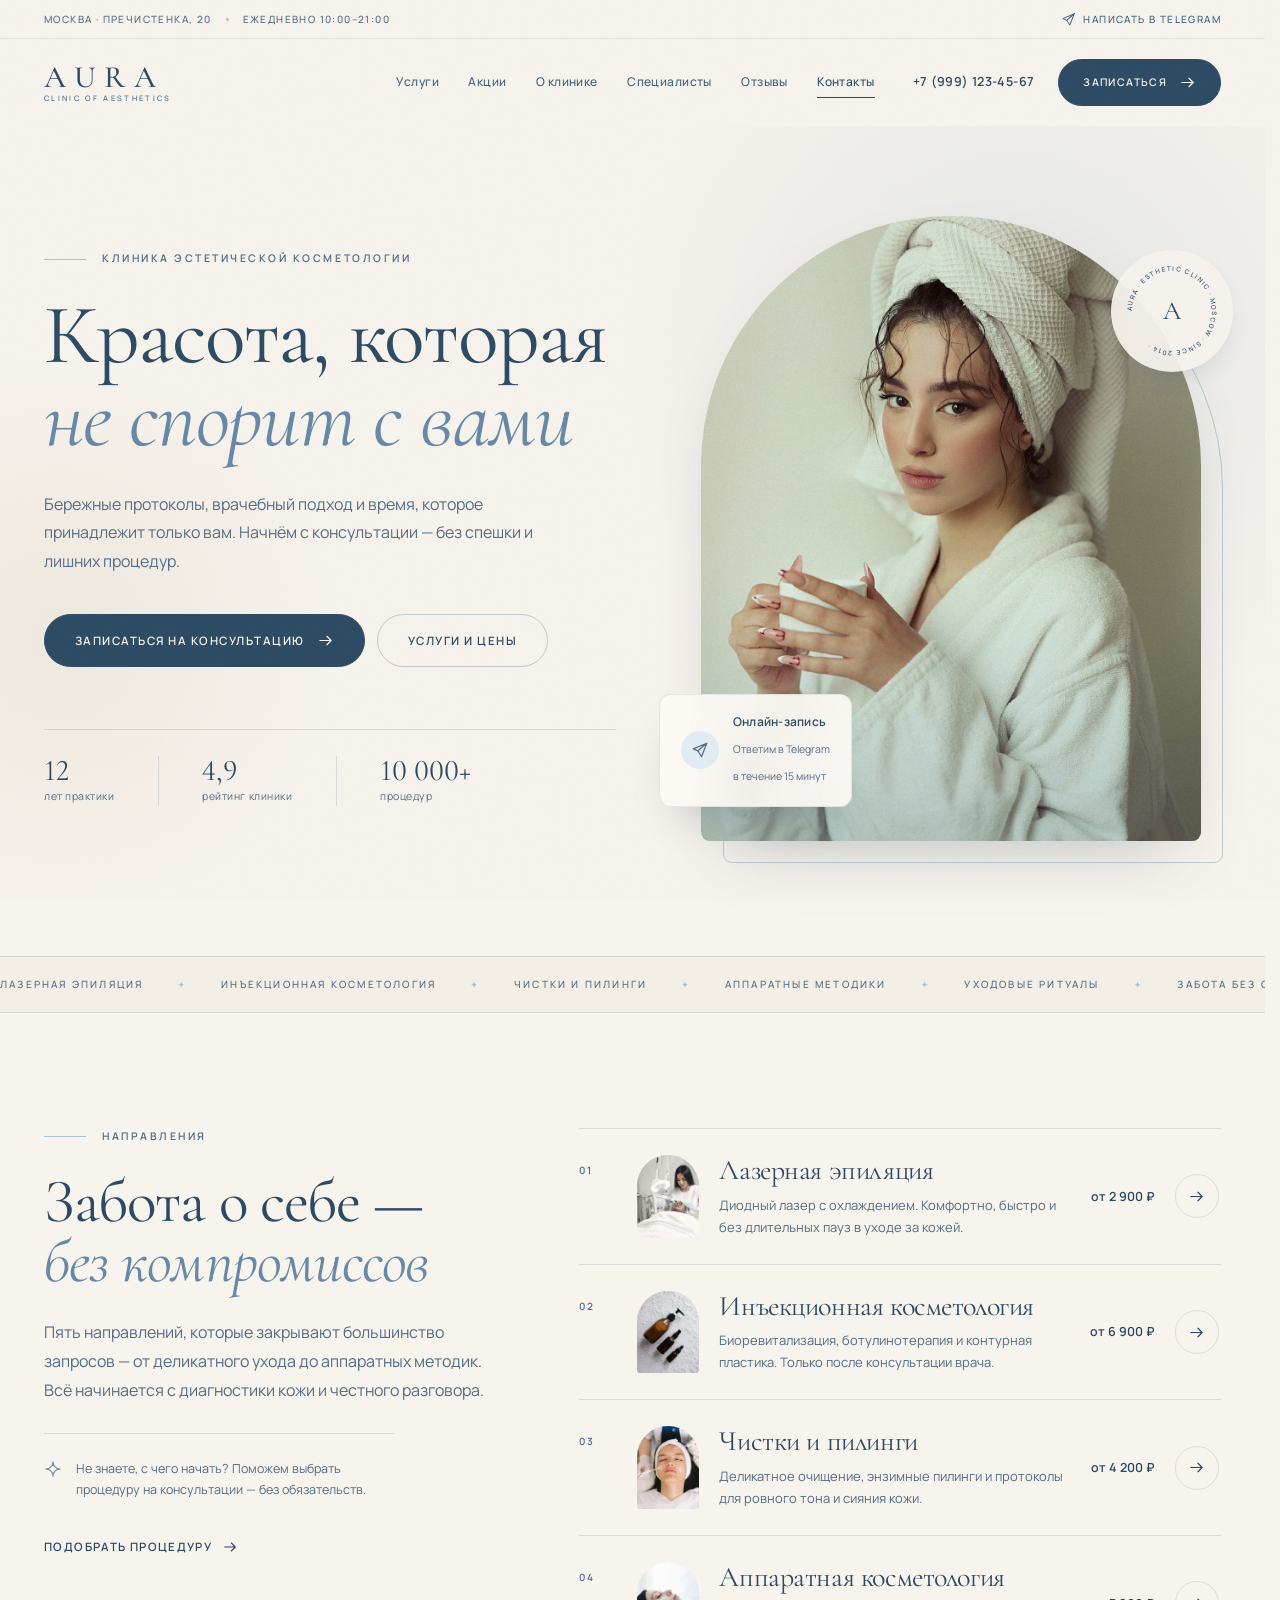
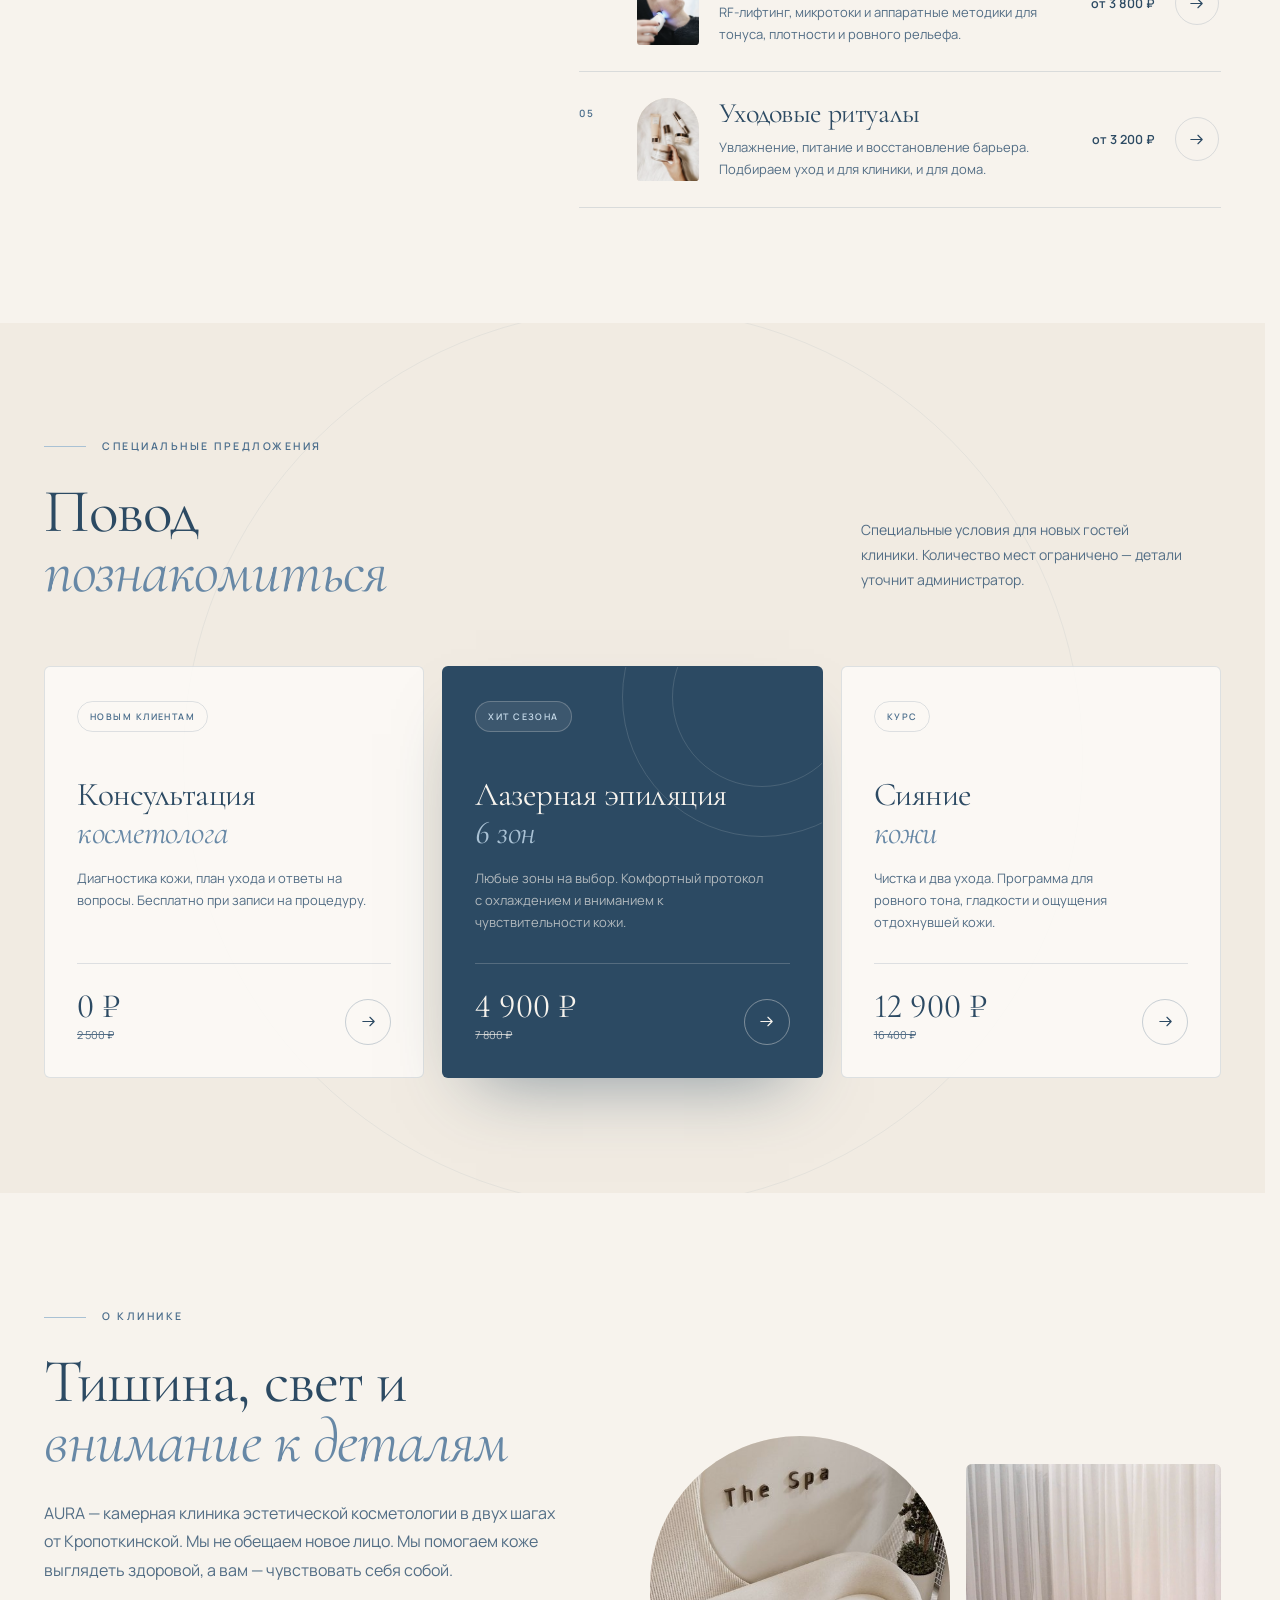
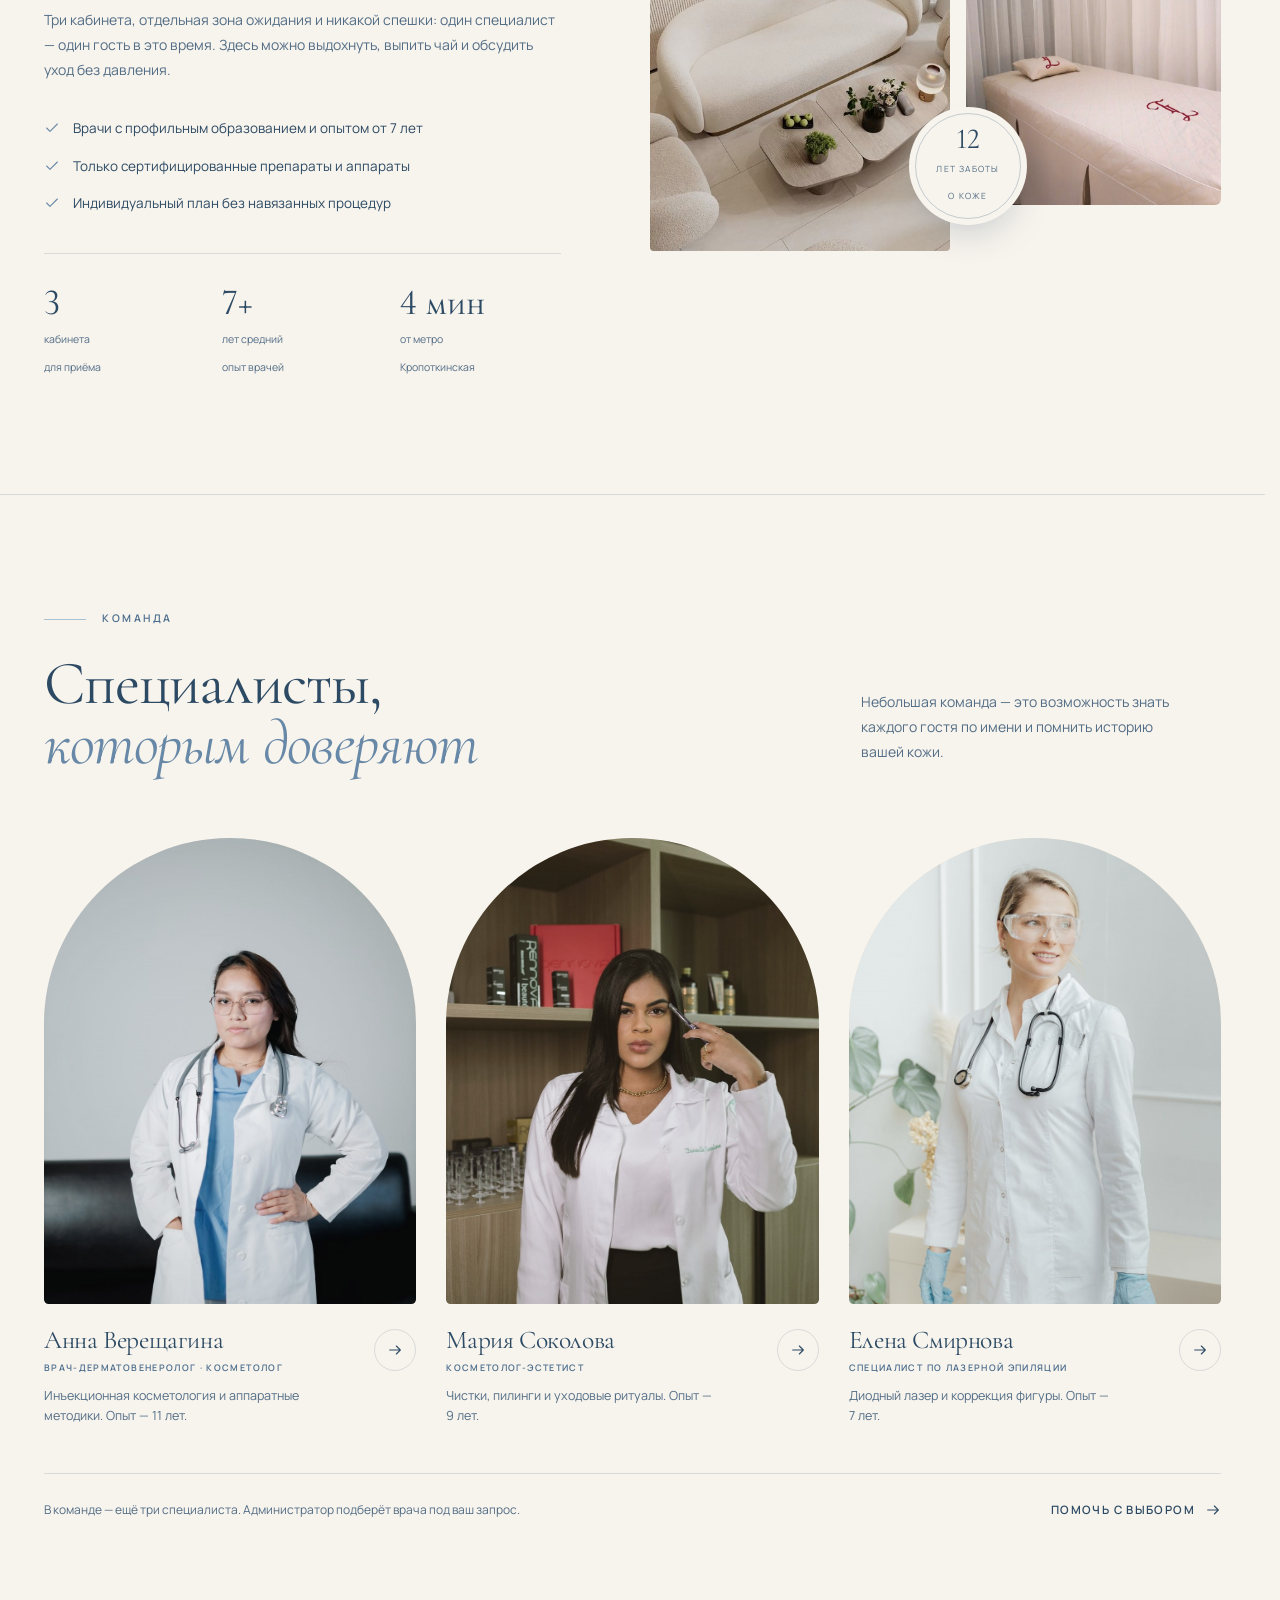
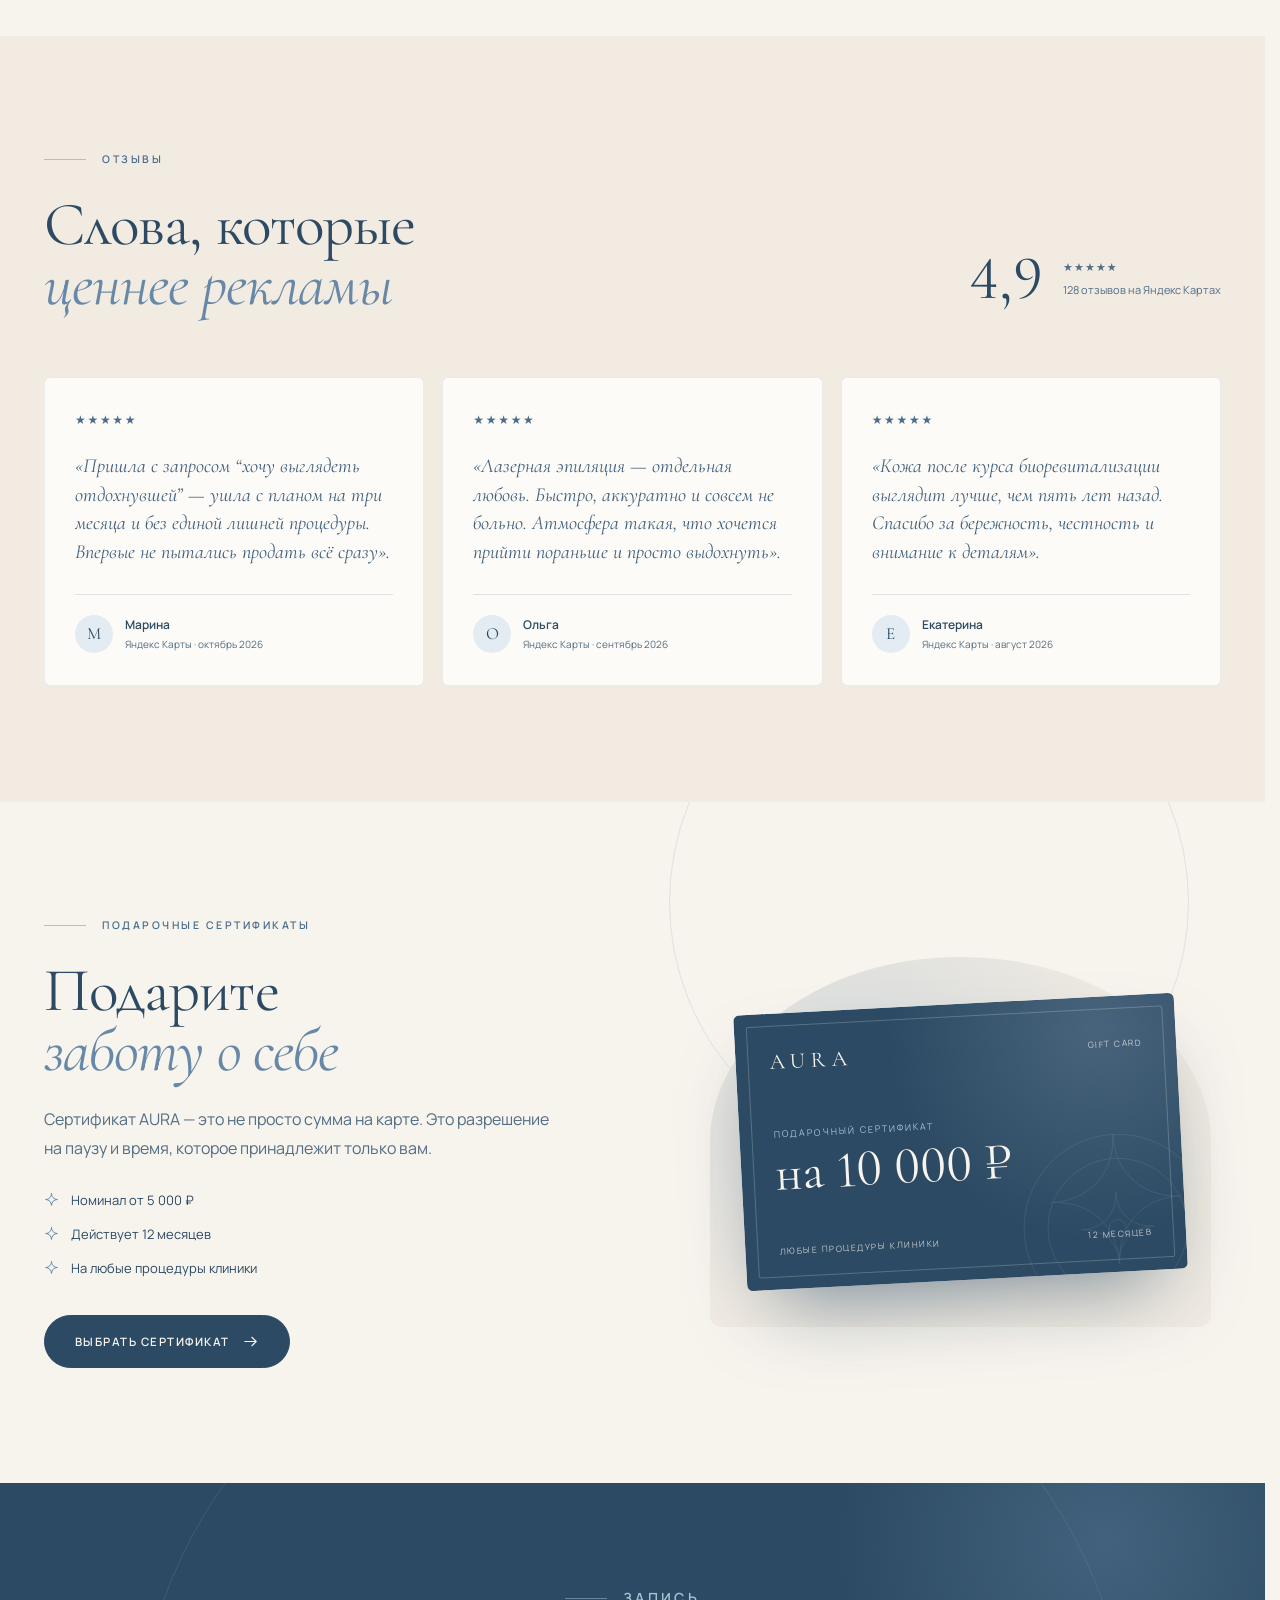
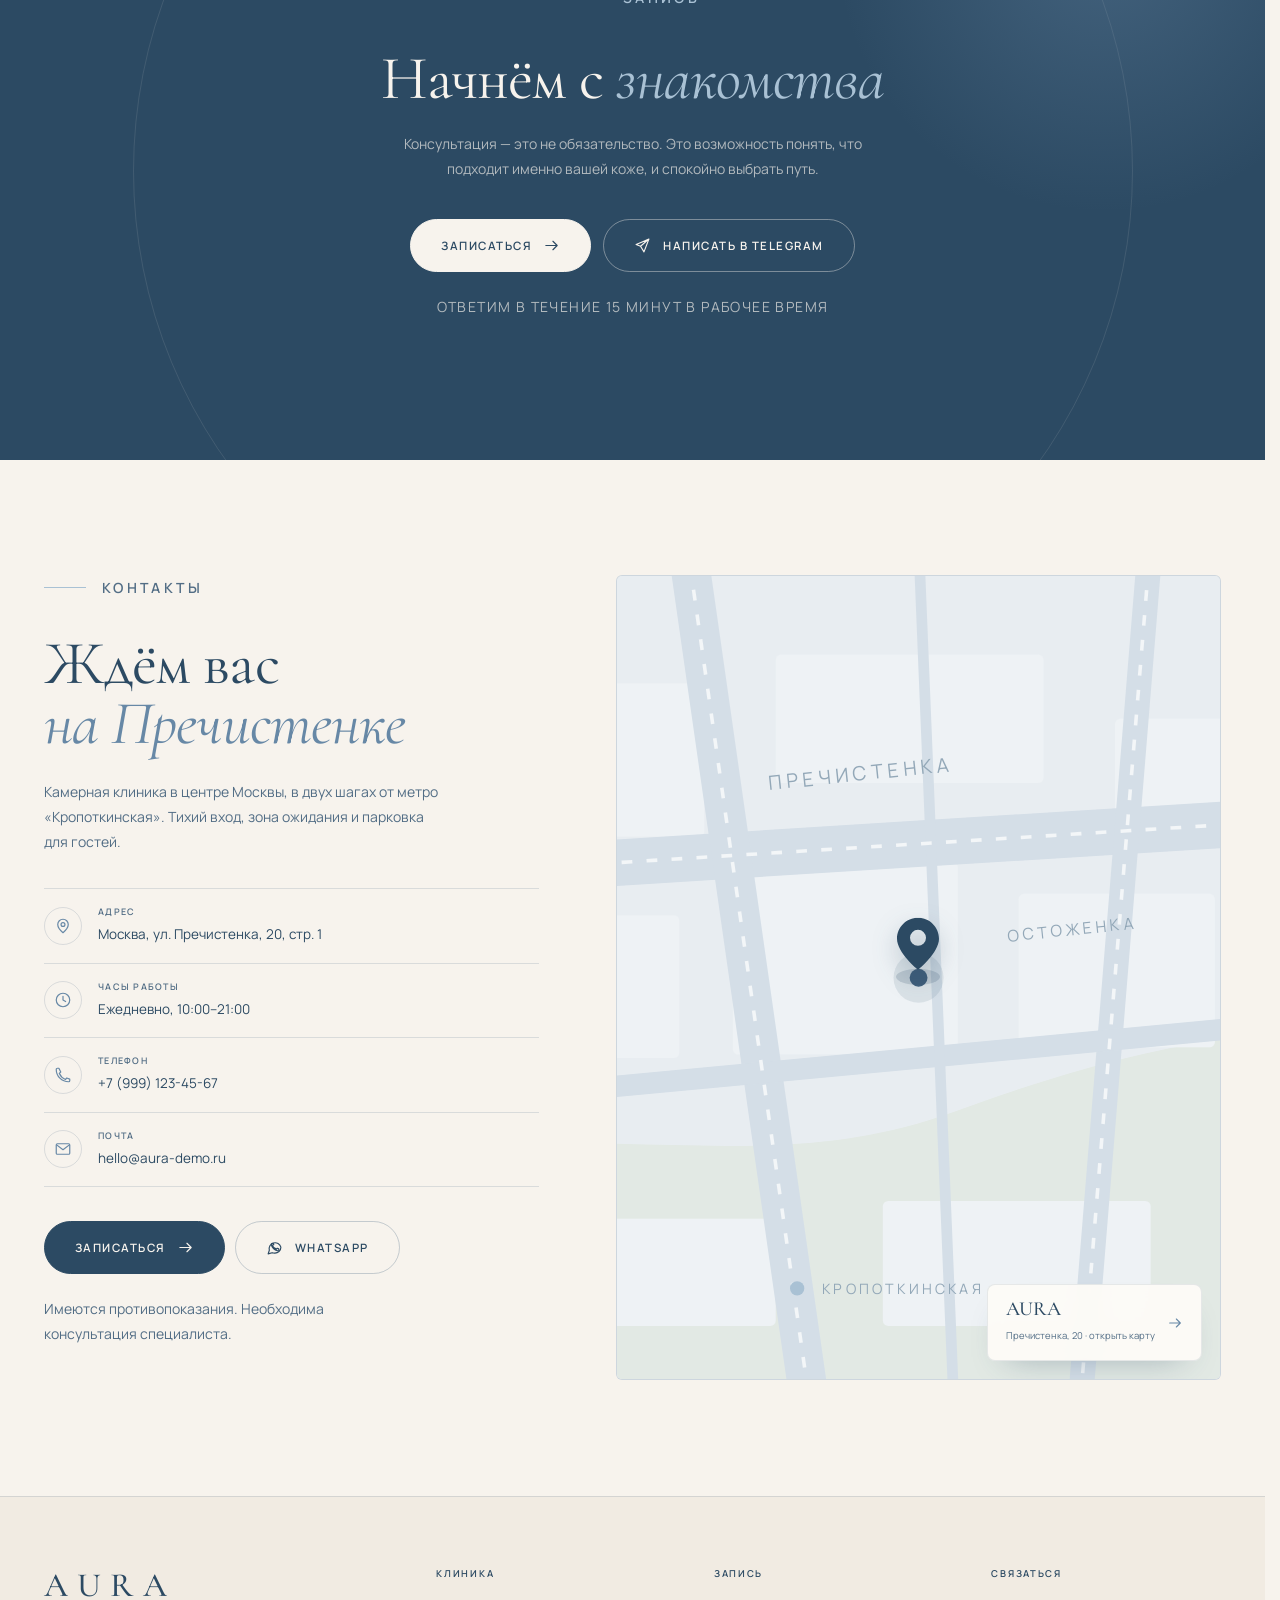
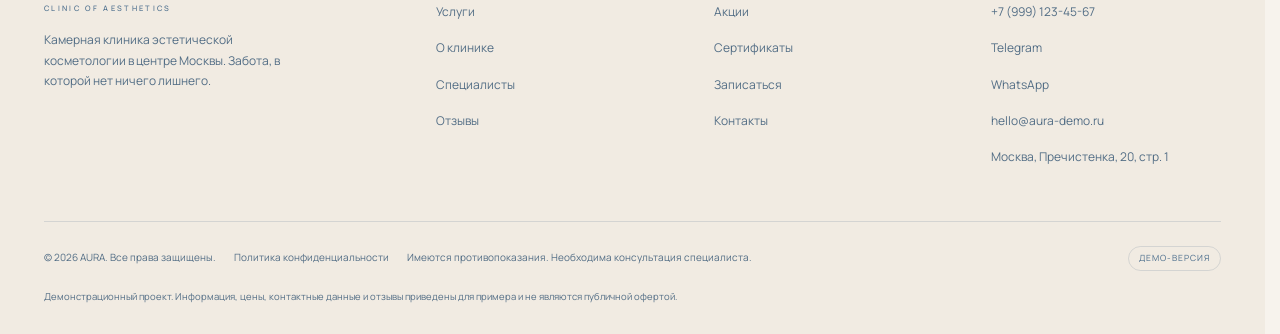
==== index.html @ f52d61ae "AURA — demo landing for cosmetology clinic" ====
<!DOCTYPE html>
<html lang="ru">
<head>
  <meta charset="UTF-8">
  <meta name="viewport" content="width=device-width, initial-scale=1.0, viewport-fit=cover">
  <title>AURA — клиника эстетической косметологии в Москве</title>
  <meta name="description" content="AURA — камерная клиника эстетической косметологии на Пречистенке. Лазерная эпиляция, инъекционная и аппаратная косметология, чистки и уходовые ритуалы. Запись онлайн и в Telegram.">
  <meta name="theme-color" content="#f7f3ed">
  <meta property="og:title" content="AURA — клиника эстетической косметологии">
  <meta property="og:description" content="Забота о коже без компромиссов. Камерная клиника в центре Москвы. Запись на консультацию онлайн.">
  <meta property="og:type" content="website">
  <meta property="og:locale" content="ru_RU">
  <meta property="og:site_name" content="AURA">
  <meta property="og:image" content="assets/og-image.jpg">
  <meta property="og:image:width" content="1200">
  <meta property="og:image:height" content="630">
  <meta property="og:image:alt" content="AURA — клиника эстетической косметологии в Москве">
  <meta name="twitter:card" content="summary_large_image">
  <meta name="twitter:title" content="AURA — клиника эстетической косметологии">
  <meta name="twitter:description" content="Забота о коже без компромиссов. Запись на консультацию онлайн.">
  <meta name="twitter:image" content="assets/og-image.jpg">
  <link rel="icon" type="image/svg+xml" href="assets/favicon.svg">
  <link rel="apple-touch-icon" href="assets/apple-touch-icon.png">
  <link rel="preconnect" href="https://fonts.googleapis.com">
  <link rel="preconnect" href="https://fonts.gstatic.com" crossorigin>
  <link rel="preload" as="image" href="assets/images/hero-final.jpg" fetchpriority="high">
  <link href="https://fonts.googleapis.com/css2?family=Cormorant+Garamond:ital,wght@0,300;0,400;0,500;0,600;1,300;1,400;1,500&family=Manrope:wght@300;400;500;600;700&display=swap" rel="stylesheet">
  <link rel="stylesheet" href="assets/css/style.css">
  <noscript><style>.reveal{opacity:1;transform:none}</style></noscript>
  <script type="application/ld+json">
  {
    "@context": "https://schema.org",
    "@type": "BeautySalon",
    "name": "AURA",
    "description": "Клиника эстетической косметологии в Москве",
    "address": {
      "@type": "PostalAddress",
      "streetAddress": "ул. Пречистенка, 20, стр. 1",
      "addressLocality": "Москва",
      "addressCountry": "RU"
    },
    "telephone": "+7 999 123-45-67",
    "openingHours": "Mo-Su 10:00-21:00",
    "priceRange": "₽₽₽"
  }
  </script>
</head>
<body data-telegram="https://t.me/aura_beauty_demo">

  <a class="skip-link" href="#main">Перейти к содержимому</a>

  <!-- SVG sprite -->
  <svg xmlns="http://www.w3.org/2000/svg" style="display:none" aria-hidden="true">
    <symbol id="i-arrow" viewBox="0 0 24 24">
      <path d="M4 12h16M14 6l6 6-6 6"/>
    </symbol>
    <symbol id="i-telegram" viewBox="0 0 24 24">
      <path d="M21 3 3 10.5l6.2 2.6L21 3ZM21 3l-6.9 18-4.9-7.9M9.2 13.1 21 3"/>
    </symbol>
    <symbol id="i-whatsapp" viewBox="0 0 24 24">
      <path d="M21 11.5a8.4 8.4 0 0 1-9 8.4 9.9 9.9 0 0 1-3.4-.6L3 21l1.7-5.1A8.4 8.4 0 1 1 21 11.5Z"/>
      <path d="M9 8.5c.6 2.4 3.6 5.2 6 5.8l1-1.3 2 .8v1.5c-.2.8-1.4 1.4-2.2 1.2-3.7-.6-7.6-4.7-8.2-8.2-.2-.8.4-2 1.2-2.2h1.4l.8 2L9 8.5Z"/>
    </symbol>
    <symbol id="i-phone" viewBox="0 0 24 24">
      <path d="M6.5 3h-2A1.5 1.5 0 0 0 3 4.5C3 13.6 10.4 21 19.5 21a1.5 1.5 0 0 0 1.5-1.5v-2l-4-1.5-1.8 2a15.4 15.4 0 0 1-8.2-8.2l2-1.8L6.5 3Z"/>
    </symbol>
    <symbol id="i-pin" viewBox="0 0 24 24">
      <path d="M12 21s7-6.1 7-11a7 7 0 1 0-14 0c0 4.9 7 11 7 11Z"/>
      <circle cx="12" cy="10" r="2.6"/>
    </symbol>
    <symbol id="i-clock" viewBox="0 0 24 24">
      <circle cx="12" cy="12" r="9"/>
      <path d="M12 7v5l3.5 2"/>
    </symbol>
    <symbol id="i-mail" viewBox="0 0 24 24">
      <rect x="3" y="5" width="18" height="14" rx="1.5"/>
      <path d="m3.5 6.5 8.5 6.5 8.5-6.5"/>
    </symbol>
    <symbol id="i-check" viewBox="0 0 24 24">
      <path d="M20 6 9 17l-5-5"/>
    </symbol>
    <symbol id="i-close" viewBox="0 0 24 24">
      <path d="M18 6 6 18M6 6l12 12"/>
    </symbol>
    <symbol id="i-spark" viewBox="0 0 24 24">
      <path d="M12 2.5c0 5.3 4.2 9.5 9.5 9.5-5.3 0-9.5 4.2-9.5 9.5 0-5.3-4.2-9.5-9.5-9.5 5.3 0 9.5-4.2 9.5-9.5Z"/>
    </symbol>
  </svg>

  <div class="topbar">
    <div class="container topbar__inner">
      <span>Москва · Пречистенка, 20</span>
      <span class="topbar__dot" aria-hidden="true"></span>
      <span>Ежедневно 10:00–21:00</span>
      <a class="topbar__link" href="https://t.me/aura_beauty_demo" target="_blank" rel="noopener">
        <svg class="icon icon--sm" aria-hidden="true"><use href="#i-telegram"/></svg>
        Написать в Telegram
      </a>
    </div>
  </div>

  <header class="header" id="header">
    <div class="container header__inner">
      <a class="logo" href="#home" aria-label="AURA — на главную">
        <span class="logo__mark">AURA</span>
        <span class="logo__sub">clinic of aesthetics</span>
      </a>

      <nav class="nav" aria-label="Основная навигация">
        <a class="nav__link" href="#services">Услуги</a>
        <a class="nav__link" href="#offers">Акции</a>
        <a class="nav__link" href="#about">О клинике</a>
        <a class="nav__link" href="#team">Специалисты</a>
        <a class="nav__link" href="#reviews">Отзывы</a>
        <a class="nav__link" href="#contacts">Контакты</a>
      </nav>

      <div class="header__actions">
        <a class="header__phone" href="tel:+79991234567">+7 (999) 123-45-67</a>
        <button class="btn btn--sm" type="button" data-booking>
          Записаться
          <svg class="icon" aria-hidden="true"><use href="#i-arrow"/></svg>
        </button>
        <button class="burger" type="button" aria-label="Открыть меню" aria-expanded="false" aria-controls="mobileMenu">
          <span></span><span></span><span></span>
        </button>
      </div>
    </div>
  </header>

  <main id="main">

    <!-- Hero -->
    <section class="hero" id="home">
      <div class="container hero__grid">
        <div class="hero__copy">
          <p class="eyebrow reveal">Клиника эстетической косметологии</p>
          <h1 class="reveal" style="--d:.08s">Красота, которая<br><em>не спорит с вами</em></h1>
          <p class="hero__lead reveal" style="--d:.16s">Бережные протоколы, врачебный подход и время, которое принадлежит только вам. Начнём с консультации — без спешки и лишних процедур.</p>
          <div class="hero__actions reveal" style="--d:.24s">
            <button class="btn" type="button" data-booking>
              Записаться на консультацию
              <svg class="icon" aria-hidden="true"><use href="#i-arrow"/></svg>
            </button>
            <a class="btn btn--ghost" href="#services">Услуги и цены</a>
          </div>
          <div class="hero__meta reveal" style="--d:.32s">
            <div class="hero__stat">
              <strong>12</strong>
              <span>лет практики</span>
            </div>
            <div class="hero__stat">
              <strong>4,9</strong>
              <span>рейтинг клиники</span>
            </div>
            <div class="hero__stat">
              <strong>10 000+</strong>
              <span>процедур</span>
            </div>
          </div>
        </div>

        <div class="hero__visual reveal" style="--d:.18s">
          <figure class="hero__photo">
            <img src="assets/images/hero-final.jpg" alt="Гостья клиники AURA после ухода за кожей" width="1200" height="1500" fetchpriority="high">
          </figure>
          <a class="hero__card" href="https://t.me/aura_beauty_demo" target="_blank" rel="noopener" aria-label="Написать в Telegram — онлайн-запись">
            <span class="hero__card-icon">
              <svg class="icon" aria-hidden="true"><use href="#i-telegram"/></svg>
            </span>
            <div>
              <strong>Онлайн-запись</strong>
              <span>Ответим в Telegram<br>в течение 15 минут</span>
            </div>
          </a>
          <div class="hero__badge" aria-hidden="true">
            <svg viewBox="0 0 120 120">
              <defs>
                <path id="badgeCircle" d="M60,60 m-45,0 a45,45 0 1,1 90,0 a45,45 0 1,1 -90,0"/>
              </defs>
              <text>
                <textPath href="#badgeCircle" startOffset="0">AURA · ESTHETIC CLINIC · MOSCOW · SINCE 2014 ·</textPath>
              </text>
            </svg>
            <span class="hero__badge-center">A</span>
          </div>
        </div>
      </div>
    </section>

    <!-- Marquee -->
    <div class="marquee" aria-hidden="true">
      <div class="marquee__track">
        <div class="marquee__group">
          <span class="marquee__item">Лазерная эпиляция</span>
          <span class="marquee__item">Инъекционная косметология</span>
          <span class="marquee__item">Чистки и пилинги</span>
          <span class="marquee__item">Аппаратные методики</span>
          <span class="marquee__item">Уходовые ритуалы</span>
          <span class="marquee__item">Забота без спешки</span>
        </div>
        <div class="marquee__group">
          <span class="marquee__item">Лазерная эпиляция</span>
          <span class="marquee__item">Инъекционная косметология</span>
          <span class="marquee__item">Чистки и пилинги</span>
          <span class="marquee__item">Аппаратные методики</span>
          <span class="marquee__item">Уходовые ритуалы</span>
          <span class="marquee__item">Забота без спешки</span>
        </div>
      </div>
    </div>

    <!-- Services -->
    <section class="section" id="services">
      <div class="container services__grid">
        <div class="services__intro">
          <p class="eyebrow reveal">Направления</p>
          <h2 class="reveal">Забота о себе —<br><em>без компромиссов</em></h2>
          <p class="lead reveal" style="--d:.08s">Пять направлений, которые закрывают большинство запросов — от деликатного ухода до аппаратных методик. Всё начинается с диагностики кожи и честного разговора.</p>
          <div class="services__note reveal" style="--d:.16s">
            <svg class="icon" aria-hidden="true"><use href="#i-spark"/></svg>
            <span>Не знаете, с чего начать? Поможем выбрать процедуру на консультации — без обязательств.</span>
          </div>
          <button class="text-link reveal" style="--d:.22s" type="button" data-booking>
            Подобрать процедуру
            <svg class="icon" aria-hidden="true"><use href="#i-arrow"/></svg>
          </button>
        </div>

        <div class="services__list">
          <article class="service reveal" data-booking data-service="Лазерная эпиляция" tabindex="0" role="button" aria-label="Записаться на лазерную эпиляцию">
            <span class="service__index">01</span>
            <div class="service__content">
              <h3 class="service__title">Лазерная эпиляция</h3>
              <p class="service__desc">Диодный лазер с охлаждением. Комфортно, быстро и без длительных пауз в уходе за кожей.</p>
            </div>
            <span class="service__price">от 2 900 ₽</span>
            <figure class="service__thumb"><img src="assets/images/sv-laser.jpg" alt="" loading="lazy"></figure>
            <span class="service__arrow">
              <svg class="icon" aria-hidden="true"><use href="#i-arrow"/></svg>
            </span>
          </article>

          <article class="service reveal" style="--d:.05s" data-booking data-service="Инъекционная косметология" tabindex="0" role="button" aria-label="Записаться на инъекционную косметологию">
            <span class="service__index">02</span>
            <div class="service__content">
              <h3 class="service__title">Инъекционная косметология</h3>
              <p class="service__desc">Биоревитализация, ботулинотерапия и контурная пластика. Только после консультации врача.</p>
            </div>
            <span class="service__price">от 6 900 ₽</span>
            <figure class="service__thumb"><img src="assets/images/sv-inject2.jpg" alt="" loading="lazy"></figure>
            <span class="service__arrow">
              <svg class="icon" aria-hidden="true"><use href="#i-arrow"/></svg>
            </span>
          </article>

          <article class="service reveal" style="--d:.1s" data-booking data-service="Чистки и пилинги" tabindex="0" role="button" aria-label="Записаться на чистку или пилинг">
            <span class="service__index">03</span>
            <div class="service__content">
              <h3 class="service__title">Чистки и пилинги</h3>
              <p class="service__desc">Деликатное очищение, энзимные пилинги и протоколы для ровного тона и сияния кожи.</p>
            </div>
            <span class="service__price">от 4 200 ₽</span>
            <figure class="service__thumb"><img src="assets/images/sv-peel2.jpg" alt="" loading="lazy"></figure>
            <span class="service__arrow">
              <svg class="icon" aria-hidden="true"><use href="#i-arrow"/></svg>
            </span>
          </article>

          <article class="service reveal" style="--d:.15s" data-booking data-service="Аппаратная косметология" tabindex="0" role="button" aria-label="Записаться на аппаратную косметологию">
            <span class="service__index">04</span>
            <div class="service__content">
              <h3 class="service__title">Аппаратная косметология</h3>
              <p class="service__desc">RF-лифтинг, микротоки и аппаратные методики для тонуса, плотности и ровного рельефа.</p>
            </div>
            <span class="service__price">от 3 800 ₽</span>
            <figure class="service__thumb"><img src="assets/images/sv-laser2.jpg" alt="" loading="lazy"></figure>
            <span class="service__arrow">
              <svg class="icon" aria-hidden="true"><use href="#i-arrow"/></svg>
            </span>
          </article>

          <article class="service reveal" style="--d:.2s" data-booking data-service="Уходовые процедуры" tabindex="0" role="button" aria-label="Записаться на уходовую процедуру">
            <span class="service__index">05</span>
            <div class="service__content">
              <h3 class="service__title">Уходовые ритуалы</h3>
              <p class="service__desc">Увлажнение, питание и восстановление барьера. Подбираем уход и для клиники, и для дома.</p>
            </div>
            <span class="service__price">от 3 200 ₽</span>
            <figure class="service__thumb"><img src="assets/images/sv-care2.jpg" alt="" loading="lazy"></figure>
            <span class="service__arrow">
              <svg class="icon" aria-hidden="true"><use href="#i-arrow"/></svg>
            </span>
          </article>
        </div>
      </div>
    </section>

    <!-- Offers -->
    <section class="section section--tint offers" id="offers">
      <div class="container">
        <div class="section-head">
          <div>
            <p class="eyebrow reveal">Специальные предложения</p>
            <h2 class="reveal">Повод<br><em>познакомиться</em></h2>
          </div>
          <p class="section-head__aside reveal" style="--d:.1s">Специальные условия для новых гостей клиники. Количество мест ограничено — детали уточнит администратор.</p>
        </div>

        <div class="offers__grid">
          <article class="offer reveal">
            <span class="offer__tag">Новым клиентам</span>
            <h3 class="offer__title">Консультация<br><em>косметолога</em></h3>
            <p class="offer__text">Диагностика кожи, план ухода и ответы на вопросы. Бесплатно при записи на процедуру.</p>
            <div class="offer__bottom">
              <div class="offer__price">
                <strong>0 ₽</strong>
                <s>2 500 ₽</s>
              </div>
              <button class="offer__cta" type="button" data-booking data-service="Консультация косметолога" aria-label="Записаться на консультацию косметолога">
                <svg class="icon" aria-hidden="true"><use href="#i-arrow"/></svg>
              </button>
            </div>
          </article>

          <article class="offer offer--featured reveal" style="--d:.08s">
            <span class="offer__tag">Хит сезона</span>
            <h3 class="offer__title">Лазерная эпиляция<br><em>6 зон</em></h3>
            <p class="offer__text">Любые зоны на выбор. Комфортный протокол с охлаждением и вниманием к чувствительности кожи.</p>
            <div class="offer__bottom">
              <div class="offer__price">
                <strong>4 900 ₽</strong>
                <s>7 800 ₽</s>
              </div>
              <button class="offer__cta" type="button" data-booking data-service="Лазерная эпиляция" aria-label="Записаться на лазерную эпиляцию по акции">
                <svg class="icon" aria-hidden="true"><use href="#i-arrow"/></svg>
              </button>
            </div>
          </article>

          <article class="offer reveal" style="--d:.16s">
            <span class="offer__tag">Курс</span>
            <h3 class="offer__title">Сияние<br><em>кожи</em></h3>
            <p class="offer__text">Чистка и два ухода. Программа для ровного тона, гладкости и ощущения отдохнувшей кожи.</p>
            <div class="offer__bottom">
              <div class="offer__price">
                <strong>12 900 ₽</strong>
                <s>16 400 ₽</s>
              </div>
              <button class="offer__cta" type="button" data-booking data-service="Чистки и пилинги" aria-label="Записаться на курс Сияние кожи">
                <svg class="icon" aria-hidden="true"><use href="#i-arrow"/></svg>
              </button>
            </div>
          </article>
        </div>
      </div>
    </section>

    <!-- About -->
    <section class="section" id="about">
      <div class="container about__grid">
        <div class="about__copy">
          <p class="eyebrow reveal">О клинике</p>
          <h2 class="reveal">Тишина, свет и<br><em>внимание к деталям</em></h2>
          <p class="lead reveal" style="--d:.08s">AURA — камерная клиника эстетической косметологии в двух шагах от Кропоткинской. Мы не обещаем новое лицо. Мы помогаем коже выглядеть здоровой, а вам — чувствовать себя собой.</p>
          <p class="reveal" style="--d:.12s">Три кабинета, отдельная зона ожидания и никакой спешки: один специалист — один гость в это время. Здесь можно выдохнуть, выпить чай и обсудить уход без давления.</p>
          <ul class="about__list reveal" style="--d:.16s">
            <li><svg class="icon" aria-hidden="true"><use href="#i-check"/></svg>Врачи с профильным образованием и опытом от 7 лет</li>
            <li><svg class="icon" aria-hidden="true"><use href="#i-check"/></svg>Только сертифицированные препараты и аппараты</li>
            <li><svg class="icon" aria-hidden="true"><use href="#i-check"/></svg>Индивидуальный план без навязанных процедур</li>
          </ul>
          <div class="about__stats reveal" style="--d:.2s">
            <div class="about__stat">
              <strong>3</strong>
              <span>кабинета<br>для приёма</span>
            </div>
            <div class="about__stat">
              <strong>7+</strong>
              <span>лет средний<br>опыт врачей</span>
            </div>
            <div class="about__stat">
              <strong>4 мин</strong>
              <span>от метро<br>Кропоткинская</span>
            </div>
          </div>
        </div>

        <div class="about__collage reveal" style="--d:.1s">
          <figure class="about__img about__img--main">
            <img src="assets/images/about-c.jpg" alt="Лаунж-зона клиники AURA в молочно-бежевых тонах" loading="lazy" decoding="async" width="900" height="637">
          </figure>
          <figure class="about__img about__img--small">
            <img src="assets/images/about-b.jpg" alt="Кабинет клиники AURA с кушеткой и шторой" loading="lazy" decoding="async" width="700" height="1050">
          </figure>
          <div class="about__stamp" aria-hidden="true">
            <div>
              <strong>12</strong>
              <span>лет заботы<br>о коже</span>
            </div>
          </div>
        </div>
      </div>
    </section>

    <!-- Team -->
    <section class="section section--bordered" id="team">
      <div class="container">
        <div class="section-head">
          <div>
            <p class="eyebrow reveal">Команда</p>
            <h2 class="reveal">Специалисты,<br><em>которым доверяют</em></h2>
          </div>
          <p class="section-head__aside reveal" style="--d:.1s">Небольшая команда — это возможность знать каждого гостя по имени и помнить историю вашей кожи.</p>
        </div>

        <div class="team__grid">
          <article class="team-card reveal">
            <div class="team-card__photo">
              <img src="assets/images/team-b.jpg" alt="Анна Верещагина — врач-дерматовенеролог, косметолог" loading="lazy" decoding="async" width="900" height="1350">
            </div>
            <div class="team-card__body">
              <div>
                <h3 class="team-card__name">Анна Верещагина</h3>
                <p class="team-card__role">Врач-дерматовенеролог · косметолог</p>
                <p class="team-card__exp">Инъекционная косметология и аппаратные методики. Опыт — 11 лет.</p>
              </div>
              <button class="team-card__cta" type="button" data-booking data-service="Консультация косметолога" aria-label="Записаться к Анне Верещагиной">
                <svg class="icon" aria-hidden="true"><use href="#i-arrow"/></svg>
              </button>
            </div>
          </article>

          <article class="team-card reveal" style="--d:.08s">
            <div class="team-card__photo">
              <img src="assets/images/team-a.jpg" alt="Мария Соколова — косметолог-эстетист" loading="lazy" decoding="async" width="900" height="1208">
            </div>
            <div class="team-card__body">
              <div>
                <h3 class="team-card__name">Мария Соколова</h3>
                <p class="team-card__role">Косметолог-эстетист</p>
                <p class="team-card__exp">Чистки, пилинги и уходовые ритуалы. Опыт — 9 лет.</p>
              </div>
              <button class="team-card__cta" type="button" data-booking data-service="Чистки и пилинги" aria-label="Записаться к Марии Соколовой">
                <svg class="icon" aria-hidden="true"><use href="#i-arrow"/></svg>
              </button>
            </div>
          </article>

          <article class="team-card reveal" style="--d:.16s">
            <div class="team-card__photo">
              <img src="assets/images/team-c.jpg" alt="Елена Смирнова — специалист по лазерной эпиляции" loading="lazy" decoding="async" width="900" height="1350">
            </div>
            <div class="team-card__body">
              <div>
                <h3 class="team-card__name">Елена Смирнова</h3>
                <p class="team-card__role">Специалист по лазерной эпиляции</p>
                <p class="team-card__exp">Диодный лазер и коррекция фигуры. Опыт — 7 лет.</p>
              </div>
              <button class="team-card__cta" type="button" data-booking data-service="Лазерная эпиляция" aria-label="Записаться к Елене Смирновой">
                <svg class="icon" aria-hidden="true"><use href="#i-arrow"/></svg>
              </button>
            </div>
          </article>
        </div>

        <div class="team__foot reveal">
          <span>В команде — ещё три специалиста. Администратор подберёт врача под ваш запрос.</span>
          <button class="text-link" type="button" data-booking>
            Помочь с выбором
            <svg class="icon" aria-hidden="true"><use href="#i-arrow"/></svg>
          </button>
        </div>
      </div>
    </section>

    <!-- Reviews -->
    <section class="section section--tint" id="reviews">
      <div class="container">
        <div class="reviews__head">
          <div>
            <p class="eyebrow reveal">Отзывы</p>
            <h2 class="reveal">Слова, которые<br><em>ценнее рекламы</em></h2>
          </div>
          <div class="rating reveal" style="--d:.1s">
            <span class="rating__value">4,9</span>
            <div class="rating__meta">
              <span class="rating__stars" role="img" aria-label="Оценка 4,9 из 5">★★★★★</span>
              <span>128 отзывов на Яндекс Картах</span>
            </div>
          </div>
        </div>

        <div class="reviews__grid">
          <figure class="review reveal">
            <div class="review__stars" aria-hidden="true">★★★★★</div>
            <blockquote>«Пришла с запросом “хочу выглядеть отдохнувшей” — ушла с планом на три месяца и без единой лишней процедуры. Впервые не пытались продать всё сразу».</blockquote>
            <figcaption>
              <span class="review__avatar" aria-hidden="true">М</span>
              <div class="review__author">
                <strong>Марина</strong>
                <span>Яндекс Карты · октябрь 2026</span>
              </div>
            </figcaption>
          </figure>

          <figure class="review reveal" style="--d:.08s">
            <div class="review__stars" aria-hidden="true">★★★★★</div>
            <blockquote>«Лазерная эпиляция — отдельная любовь. Быстро, аккуратно и совсем не больно. Атмосфера такая, что хочется прийти пораньше и просто выдохнуть».</blockquote>
            <figcaption>
              <span class="review__avatar" aria-hidden="true">О</span>
              <div class="review__author">
                <strong>Ольга</strong>
                <span>Яндекс Карты · сентябрь 2026</span>
              </div>
            </figcaption>
          </figure>

          <figure class="review reveal" style="--d:.16s">
            <div class="review__stars" aria-hidden="true">★★★★★</div>
            <blockquote>«Кожа после курса биоревитализации выглядит лучше, чем пять лет назад. Спасибо за бережность, честность и внимание к деталям».</blockquote>
            <figcaption>
              <span class="review__avatar" aria-hidden="true">Е</span>
              <div class="review__author">
                <strong>Екатерина</strong>
                <span>Яндекс Карты · август 2026</span>
              </div>
            </figcaption>
          </figure>
        </div>
      </div>
    </section>

    <!-- Gift -->
    <section class="section gift" id="gift">
      <div class="container gift__grid">
        <div class="gift__copy">
          <p class="eyebrow reveal">Подарочные сертификаты</p>
          <h2 class="reveal">Подарите<br><em>заботу о себе</em></h2>
          <p class="lead reveal" style="--d:.08s">Сертификат AURA — это не просто сумма на карте. Это разрешение на паузу и время, которое принадлежит только вам.</p>
          <ul class="gift__list reveal" style="--d:.12s">
            <li><svg class="icon" aria-hidden="true"><use href="#i-spark"/></svg>Номинал от 5 000 ₽</li>
            <li><svg class="icon" aria-hidden="true"><use href="#i-spark"/></svg>Действует 12 месяцев</li>
            <li><svg class="icon" aria-hidden="true"><use href="#i-spark"/></svg>На любые процедуры клиники</li>
          </ul>
          <button class="btn reveal" style="--d:.16s" type="button" data-booking data-service="Подарочный сертификат">
            Выбрать сертификат
            <svg class="icon" aria-hidden="true"><use href="#i-arrow"/></svg>
          </button>
        </div>

        <div class="gift__visual reveal" style="--d:.1s">
          <div class="certificate">
            <div class="certificate__top">
              <span class="certificate__brand">AURA</span>
              <span>gift card</span>
            </div>
            <svg class="certificate__flower" viewBox="0 0 200 200" fill="none" stroke="currentColor" stroke-width="0.8" aria-hidden="true">
              <circle cx="100" cy="100" r="78"/>
              <circle cx="100" cy="100" r="58"/>
              <path d="M100 22c0 32 22 54 54 54-32 0-54 22-54 54 0-32-22-54-54-54 32 0 54-22 54-54Z"/>
              <path d="M100 70c0 18 12 30 30 30-18 0-30 12-30 30 0-18-12-30-30-30 18 0 30-12 30-30Z"/>
              <circle cx="100" cy="100" r="7"/>
            </svg>
            <div class="certificate__middle">
              <span class="certificate__label">Подарочный сертификат</span>
              <strong>на 10 000 ₽</strong>
            </div>
            <div class="certificate__bottom">
              <span>Любые процедуры клиники</span>
              <span>12 месяцев</span>
            </div>
          </div>
        </div>
      </div>
    </section>

    <!-- CTA band -->
    <section class="cta-band">
      <div class="container cta-band__inner">
        <p class="eyebrow eyebrow--center reveal">Запись</p>
        <h2 class="reveal">Начнём с <em>знакомства</em></h2>
        <p class="reveal" style="--d:.08s">Консультация — это не обязательство. Это возможность понять, что подходит именно вашей коже, и спокойно выбрать путь.</p>
        <div class="cta-band__actions reveal" style="--d:.14s">
          <button class="btn btn--light" type="button" data-booking>
            Записаться
            <svg class="icon" aria-hidden="true"><use href="#i-arrow"/></svg>
          </button>
          <a class="btn btn--outline-light" href="https://t.me/aura_beauty_demo" target="_blank" rel="noopener">
            <svg class="icon" aria-hidden="true"><use href="#i-telegram"/></svg>
            Написать в Telegram
          </a>
        </div>
        <p class="cta-band__note reveal" style="--d:.2s">Ответим в течение 15 минут в рабочее время</p>
      </div>
    </section>

    <!-- Contacts -->
    <section class="section" id="contacts">
      <div class="container contacts__grid">
        <div class="contacts__copy">
          <p class="eyebrow reveal">Контакты</p>
          <h2 class="reveal">Ждём вас<br><em>на Пречистенке</em></h2>
          <p class="reveal" style="--d:.08s">Камерная клиника в центре Москвы, в двух шагах от метро «Кропоткинская». Тихий вход, зона ожидания и парковка для гостей.</p>
          <ul class="contact-list reveal" style="--d:.12s">
            <li>
              <span class="contact-list__icon"><svg class="icon" aria-hidden="true"><use href="#i-pin"/></svg></span>
              <div>
                <span class="contact-list__label">Адрес</span>
                <span class="contact-list__value">Москва, ул. Пречистенка, 20, стр. 1</span>
              </div>
            </li>
            <li>
              <span class="contact-list__icon"><svg class="icon" aria-hidden="true"><use href="#i-clock"/></svg></span>
              <div>
                <span class="contact-list__label">Часы работы</span>
                <span class="contact-list__value">Ежедневно, 10:00–21:00</span>
              </div>
            </li>
            <li>
              <span class="contact-list__icon"><svg class="icon" aria-hidden="true"><use href="#i-phone"/></svg></span>
              <div>
                <span class="contact-list__label">Телефон</span>
                <a class="contact-list__value" href="tel:+79991234567">+7 (999) 123-45-67</a>
              </div>
            </li>
            <li>
              <span class="contact-list__icon"><svg class="icon" aria-hidden="true"><use href="#i-mail"/></svg></span>
              <div>
                <span class="contact-list__label">Почта</span>
                <a class="contact-list__value" href="mailto:hello@aura-demo.ru">hello@aura-demo.ru</a>
              </div>
            </li>
          </ul>
          <div class="contacts__actions reveal" style="--d:.16s">
            <button class="btn" type="button" data-booking>
              Записаться
              <svg class="icon" aria-hidden="true"><use href="#i-arrow"/></svg>
            </button>
            <a class="btn btn--ghost" href="https://wa.me/79991234567" target="_blank" rel="noopener">
              <svg class="icon" aria-hidden="true"><use href="#i-whatsapp"/></svg>
              WhatsApp
            </a>
          </div>
          <p class="contacts__note reveal">Имеются противопоказания. Необходима консультация специалиста.</p>
        </div>

        <a class="map-card reveal" style="--d:.1s" href="https://yandex.ru/maps/?text=Москва%2C%20Пречистенка%2C%2020" target="_blank" rel="noopener" aria-label="Открыть адрес клиники на Яндекс Картах">
          <svg viewBox="0 0 600 450" preserveAspectRatio="xMidYMid slice" aria-hidden="true">
            <rect width="600" height="450" fill="#e8edf1"/>
            <path d="M-20 330 C120 300 210 340 320 300 S520 240 640 270 L640 470 L-20 470 Z" fill="#e2e9e4"/>
            <g fill="#eef2f5">
              <rect x="60" y="60" width="120" height="86" rx="3"/>
              <rect x="220" y="44" width="150" height="72" rx="3"/>
              <rect x="410" y="80" width="140" height="64" rx="3"/>
              <rect x="70" y="190" width="96" height="80" rx="3"/>
              <rect x="196" y="160" width="126" height="108" rx="3"/>
              <rect x="356" y="178" width="110" height="86" rx="3"/>
              <rect x="486" y="180" width="88" height="92" rx="3"/>
              <rect x="80" y="360" width="140" height="60" rx="3"/>
              <rect x="280" y="350" width="150" height="70" rx="3"/>
            </g>
            <g stroke="#d4dee7" fill="none">
              <path d="M-20 170 620 130" stroke-width="26"/>
              <path d="M170 -20 240 470" stroke-width="22"/>
              <path d="M430 -20 390 470" stroke-width="14"/>
              <path d="M-20 300 620 240" stroke-width="12"/>
              <path d="M60 470 90 120" stroke-width="7"/>
              <path d="M300 -20 320 470" stroke-width="6"/>
              <path d="M520 -20 500 470" stroke-width="6"/>
            </g>
            <g stroke="#f3f6f8" fill="none" stroke-dasharray="6 8">
              <path d="M-20 170 620 130" stroke-width="2"/>
              <path d="M170 -20 240 470" stroke-width="2"/>
              <path d="M430 -20 390 470" stroke-width="2"/>
            </g>
            <text x="216" y="120" fill="#93a8b8" font-family="Manrope, sans-serif" font-size="11" letter-spacing="2.5" transform="rotate(-6 216 120)">ПРЕЧИСТЕНКА</text>
            <text x="350" y="205" fill="#93a8b8" font-family="Manrope, sans-serif" font-size="9" letter-spacing="2" transform="rotate(-6 350 205)">ОСТОЖЕНКА</text>
            <text x="246" y="402" fill="#93a8b8" font-family="Manrope, sans-serif" font-size="8" letter-spacing="1.8">КРОПОТКИНСКАЯ</text>
            <circle cx="232" cy="399" r="4" fill="#a9c1d4"/>
            <circle cx="300" cy="225" r="14" fill="rgba(64,96,125,.12)"/>
            <circle cx="300" cy="225" r="5" fill="#40607d"/>
          </svg>
          <span class="map-card__pin" aria-hidden="true">
            <svg viewBox="0 0 42 52" fill="currentColor">
              <path fill-rule="evenodd" d="M21 0C9.4 0 0 9.4 0 21c0 14 21 31 21 31s21-17 21-31C42 9.4 32.6 0 21 0Zm0 12a8 8 0 1 1 0 16 8 8 0 0 1 0-16Z"/>
            </svg>
          </span>
          <div class="map-card__label">
            <div>
              <strong>AURA</strong>
              <span>Пречистенка, 20 · открыть карту</span>
            </div>
            <svg class="icon" aria-hidden="true"><use href="#i-arrow"/></svg>
          </div>
        </a>
      </div>
    </section>

  </main>

  <!-- Footer -->
  <footer class="footer">
    <div class="container">
      <div class="footer__top">
        <div class="footer__brand">
          <span class="logo">
            <span class="logo__mark">AURA</span>
            <span class="logo__sub">clinic of aesthetics</span>
          </span>
          <p>Камерная клиника эстетической косметологии в центре Москвы. Забота, в которой нет ничего лишнего.</p>
        </div>
        <div class="footer__col">
          <h3>Клиника</h3>
          <ul>
            <li><a href="#services">Услуги</a></li>
            <li><a href="#about">О клинике</a></li>
            <li><a href="#team">Специалисты</a></li>
            <li><a href="#reviews">Отзывы</a></li>
          </ul>
        </div>
        <div class="footer__col">
          <h3>Запись</h3>
          <ul>
            <li><a href="#offers">Акции</a></li>
            <li><a href="#gift">Сертификаты</a></li>
            <li><a href="#" data-booking>Записаться</a></li>
            <li><a href="#contacts">Контакты</a></li>
          </ul>
        </div>
        <div class="footer__col">
          <h3>Связаться</h3>
          <ul>
            <li><a href="tel:+79991234567">+7 (999) 123-45-67</a></li>
            <li><a href="https://t.me/aura_beauty_demo" target="_blank" rel="noopener">Telegram</a></li>
            <li><a href="https://wa.me/79991234567" target="_blank" rel="noopener">WhatsApp</a></li>
            <li><a href="mailto:hello@aura-demo.ru">hello@aura-demo.ru</a></li>
            <li><span>Москва, Пречистенка, 20, стр. 1</span></li>
          </ul>
        </div>
      </div>

      <div class="footer__bottom">
        <div class="footer__legal">
          <span>© <span id="year">2026</span> AURA. Все права защищены.</span>
          <a href="privacy.html">Политика конфиденциальности</a>
          <span>Имеются противопоказания. Необходима консультация специалиста.</span>
        </div>
        <span class="footer__demo">Демо-версия</span>
      </div>
      <p class="footer__disclaimer">Демонстрационный проект. Информация, цены, контактные данные и отзывы приведены для примера и не являются публичной офертой.</p>
    </div>
  </footer>

  <!-- Mobile menu -->
  <div class="mobile-menu" id="mobileMenu" inert>
    <nav class="mobile-menu__nav" aria-label="Мобильная навигация">
      <a class="mobile-menu__link" href="#services">Услуги</a>
      <a class="mobile-menu__link" href="#offers">Акции</a>
      <a class="mobile-menu__link" href="#about">О клинике</a>
      <a class="mobile-menu__link" href="#team">Специалисты</a>
      <a class="mobile-menu__link" href="#reviews">Отзывы</a>
      <a class="mobile-menu__link" href="#contacts">Контакты</a>
    </nav>
    <div class="mobile-menu__foot">
      <button class="btn btn--full" type="button" data-booking>
        Записаться
        <svg class="icon" aria-hidden="true"><use href="#i-arrow"/></svg>
      </button>
      <div class="mobile-menu__contact">
        <span>Москва, Пречистенка, 20, стр. 1</span>
        <a href="tel:+79991234567"><strong>+7 (999) 123-45-67</strong></a>
        <span>Ежедневно 10:00–21:00</span>
      </div>
      <div class="mobile-menu__socials">
        <a class="social-btn" href="https://t.me/aura_beauty_demo" target="_blank" rel="noopener">
          <svg class="icon icon--sm" aria-hidden="true"><use href="#i-telegram"/></svg>Telegram
        </a>
        <a class="social-btn" href="https://wa.me/79991234567" target="_blank" rel="noopener">
          <svg class="icon icon--sm" aria-hidden="true"><use href="#i-whatsapp"/></svg>WhatsApp
        </a>
      </div>
    </div>
  </div>

  <!-- Mobile sticky CTA -->
  <div class="mobile-cta" id="mobileCta">
    <button class="btn" type="button" data-booking>
      Записаться
      <svg class="icon" aria-hidden="true"><use href="#i-arrow"/></svg>
    </button>
    <a class="mobile-cta__tg" href="https://t.me/aura_beauty_demo" target="_blank" rel="noopener" aria-label="Написать в Telegram">
      <svg class="icon" aria-hidden="true"><use href="#i-telegram"/></svg>
    </a>
  </div>

  <!-- Booking modal -->
  <div class="modal" id="bookingModal" inert>
    <div class="modal__overlay" data-close></div>
    <div class="modal__dialog" role="dialog" aria-modal="true" aria-labelledby="bookingTitle">
      <aside class="modal__aside">
        <img src="assets/images/hero-final.jpg" alt="" loading="lazy">
        <div class="modal__aside-copy">
          <span class="logo__mark">AURA</span>
          <p>Красота начинается с внимания к себе.</p>
        </div>
      </aside>

      <div class="modal__body">
        <button class="modal__close" type="button" data-close aria-label="Закрыть">
          <svg class="icon" aria-hidden="true"><use href="#i-close"/></svg>
        </button>

        <div id="bookingFormWrap">
          <p class="eyebrow">Запись</p>
          <h2 id="bookingTitle">Записаться<br><em>на консультацию</em></h2>
          <p>Оставьте контакты — администратор свяжется в течение 15 минут и поможет выбрать удобное время.</p>

          <form class="form" id="bookingForm" novalidate>
            <div class="field" id="nameField">
              <label for="name">Как вас зовут</label>
              <input type="text" id="name" name="name" placeholder="Имя" autocomplete="name" maxlength="60" aria-describedby="nameError" required>
              <span class="field__error" id="nameError" role="alert">Укажите имя — так будет проще познакомиться</span>
            </div>

            <div class="field" id="phoneField">
              <label for="phone">Телефон</label>
              <input type="tel" id="phone" name="phone" placeholder="+7 (___) ___-__-__" autocomplete="tel" inputmode="tel" maxlength="18" aria-describedby="phoneError" required>
              <span class="field__error" id="phoneError" role="alert">Введите номер телефона полностью</span>
            </div>

            <div class="field">
              <label for="service">Интересует</label>
              <select id="service" name="service">
                <option value="Консультация косметолога">Консультация косметолога</option>
                <option value="Лазерная эпиляция">Лазерная эпиляция</option>
                <option value="Инъекционная косметология">Инъекционная косметология</option>
                <option value="Чистки и пилинги">Чистки и пилинги</option>
                <option value="Аппаратная косметология">Аппаратная косметология</option>
                <option value="Уходовые процедуры">Уходовые процедуры</option>
                <option value="Подарочный сертификат">Подарочный сертификат</option>
                <option value="Другое / нужна помощь с выбором">Другое / нужна помощь с выбором</option>
              </select>
            </div>

            <fieldset class="field">
              <legend>Удобное время</legend>
              <div class="chips">
                <label class="chip">
                  <input type="radio" name="time" value="Утро (10:00–13:00)" checked>
                  <span>Утро</span>
                </label>
                <label class="chip">
                  <input type="radio" name="time" value="День (13:00–17:00)">
                  <span>День</span>
                </label>
                <label class="chip">
                  <input type="radio" name="time" value="Вечер (17:00–21:00)">
                  <span>Вечер</span>
                </label>
                <label class="chip">
                  <input type="radio" name="time" value="Любое время">
                  <span>Не важно</span>
                </label>
              </div>
            </fieldset>

            <label class="consent" id="consentLabel">
              <input type="checkbox" id="consent" name="consent" aria-describedby="consentError" required>
              <span class="consent__box"><svg class="icon" aria-hidden="true"><use href="#i-check"/></svg></span>
              <span>Согласен(а) с <a href="privacy.html" target="_blank" rel="noopener">политикой конфиденциальности</a> и обработкой персональных данных</span>
            </label>
            <span class="consent__error" id="consentError" role="alert">Пожалуйста, подтвердите согласие</span>

            <button class="btn btn--full form__submit" type="submit">
              Отправить заявку
              <svg class="icon" aria-hidden="true"><use href="#i-arrow"/></svg>
            </button>
            <p class="form__note">Или сразу напишите в <a href="https://t.me/aura_beauty_demo" target="_blank" rel="noopener">Telegram</a> — ответим быстрее.</p>
          </form>
        </div>

        <div class="success" id="bookingSuccess" role="status" aria-live="polite" hidden>
          <span class="success__icon">
            <svg class="icon" aria-hidden="true"><use href="#i-check"/></svg>
          </span>
          <h3>Спасибо, <span id="successName">друг</span>!</h3>
          <p>Заявка готова. Отправьте её в Telegram — откроется чат с администратором, где уже будет ваше сообщение. Или позвоните нам.</p>
          <a class="btn btn--full" id="successTelegram" href="https://t.me/aura_beauty_demo" target="_blank" rel="noopener">
            <svg class="icon" aria-hidden="true"><use href="#i-telegram"/></svg>
            Отправить в Telegram
          </a>
          <a class="btn btn--ghost btn--full" href="tel:+79991234567">
            <svg class="icon" aria-hidden="true"><use href="#i-phone"/></svg>
            Позвонить
          </a>
          <button class="success__back" type="button" id="backToForm">Изменить данные</button>
        </div>
      </div>
    </div>
  </div>

  <script src="assets/js/main.js"></script>
</body>
</html>
---- assets/css/style.css ----
/* =========================================================
   AURA — clinic of aesthetics
   Demo landing page
   ========================================================= */

:root {
  color-scheme: light;
  --milk: #f7f3ed;
  --milk-2: #f1ebe2;
  --cream: #eae2d6;
  --white: #fdfbf7;
  --ink: #40607d;
  --ink-deep: #2c4a63;
  --ink-soft: #526d85;
  --blue: #6788a6;
  --blue-ink: #4a6d8c;
  --blue-light: #a9c1d4;
  --blue-pale: #e3ecf3;
  --line: rgba(64, 96, 125, 0.16);
  --line-strong: rgba(64, 96, 125, 0.28);
  --serif: "Cormorant Garamond", "Times New Roman", Georgia, serif;
  --sans: "Manrope", "Segoe UI", system-ui, -apple-system, sans-serif;
  --ease: cubic-bezier(0.22, 0.61, 0.36, 1);
  --shadow-soft: 0 30px 70px -34px rgba(44, 74, 99, 0.35);
  --header-h: 86px;
  --radius: 6px;
}

/* ---------- Base ---------- */

*,
*::before,
*::after {
  box-sizing: border-box;
}

html {
  scroll-behavior: smooth;
  scroll-padding-top: calc(var(--header-h) + 24px);
  scrollbar-gutter: stable;
  -webkit-text-size-adjust: 100%;
}

[hidden] {
  display: none !important;
}

.skip-link {
  position: fixed;
  top: 12px;
  left: 12px;
  z-index: 300;
  padding: 12px 20px;
  border-radius: 8px;
  background: var(--ink-deep);
  color: var(--milk);
  font-size: 12px;
  transform: translateY(-160%);
  transition: transform 0.3s var(--ease);
}

.skip-link:focus {
  transform: none;
}

body {
  margin: 0;
  background: var(--milk);
  color: var(--ink);
  font-family: var(--sans);
  font-size: 16px;
  font-weight: 400;
  line-height: 1.7;
  overflow-x: hidden;
  font-variant-numeric: lining-nums;
  -webkit-font-smoothing: antialiased;
  text-rendering: optimizeLegibility;
}

body::after {
  content: "";
  position: fixed;
  inset: 0;
  z-index: 9999;
  pointer-events: none;
  opacity: 0.035;
  background-image: url("data:image/svg+xml;utf8,<svg xmlns='http://www.w3.org/2000/svg' width='140' height='140'><filter id='n'><feTurbulence type='fractalNoise' baseFrequency='.85' numOctaves='2'/></filter><rect width='140' height='140' filter='url(%23n)'/></svg>");
}

body.is-locked {
  overflow: hidden;
}

img {
  display: block;
  max-width: 100%;
  height: auto;
}

a {
  color: inherit;
  text-decoration: none;
}

button,
input,
select,
textarea {
  font: inherit;
  color: inherit;
}

button {
  cursor: pointer;
}

::selection {
  background: var(--blue-pale);
  color: var(--ink-deep);
}

:focus-visible {
  outline: 2px solid var(--blue);
  outline-offset: 3px;
}

h1,
h2,
h3,
h4,
p,
figure,
blockquote {
  margin: 0;
}

h1,
h2,
h3 {
  font-family: var(--serif);
  font-weight: 400;
  color: var(--ink-deep);
  line-height: 0.98;
  letter-spacing: -0.015em;
}

h1 em,
h2 em,
h3 em {
  font-style: italic;
  color: var(--blue);
}

h1 {
  font-size: clamp(52px, 6.6vw, 98px);
}

h2 {
  font-size: clamp(40px, 4.8vw, 68px);
}

h3 {
  font-size: 28px;
  line-height: 1.12;
}

p {
  text-wrap: pretty;
}

.container {
  width: 100%;
  max-width: 1340px;
  margin-inline: auto;
  padding-inline: 44px;
}

.section {
  position: relative;
  padding-block: clamp(76px, 9vw, 132px);
}

.section--tint {
  background: var(--milk-2);
}

.section--bordered {
  border-top: 1px solid var(--line);
}

.eyebrow {
  display: flex;
  align-items: center;
  gap: 16px;
  margin-bottom: 26px;
  color: var(--blue-ink);
  font-family: var(--sans);
  font-size: 10.5px;
  font-weight: 600;
  letter-spacing: 0.24em;
  text-transform: uppercase;
}

.eyebrow::before {
  content: "";
  width: 42px;
  height: 1px;
  background: var(--blue-light);
  flex: 0 0 auto;
}

.eyebrow--center {
  justify-content: center;
}

.lead {
  max-width: 520px;
  color: var(--ink-soft);
  font-size: 16px;
  line-height: 1.8;
}

.section-head {
  display: flex;
  align-items: flex-end;
  justify-content: space-between;
  gap: 48px;
  margin-bottom: clamp(44px, 5vw, 68px);
}

.section-head__aside {
  max-width: 360px;
  padding-bottom: 10px;
  color: var(--ink-soft);
  font-size: 14px;
  line-height: 1.8;
}

.section-head__aside a {
  color: var(--ink-deep);
  border-bottom: 1px solid var(--line-strong);
  transition: border-color 0.3s;
}

.section-head__aside a:hover {
  border-color: var(--ink-deep);
}

/* ---------- Icons ---------- */

.icon {
  width: 18px;
  height: 18px;
  flex: 0 0 auto;
  fill: none;
  stroke: currentColor;
  stroke-width: 1.6;
  stroke-linecap: round;
  stroke-linejoin: round;
}

.icon--sm {
  width: 15px;
  height: 15px;
}

.icon--lg {
  width: 24px;
  height: 24px;
}

/* ---------- Buttons ---------- */

.btn {
  display: inline-flex;
  align-items: center;
  justify-content: center;
  gap: 12px;
  padding: 17px 30px;
  border: 1px solid var(--ink-deep);
  border-radius: 999px;
  background: var(--ink-deep);
  color: var(--milk);
  font-family: var(--sans);
  font-size: 11.5px;
  font-weight: 600;
  letter-spacing: 0.13em;
  line-height: 1;
  text-transform: uppercase;
  white-space: nowrap;
  transition:
    background 0.45s var(--ease),
    border-color 0.45s var(--ease),
    color 0.45s var(--ease),
    transform 0.45s var(--ease);
}

.btn .icon {
  width: 17px;
  height: 17px;
  transition: transform 0.45s var(--ease);
}

.btn:hover {
  background: var(--blue-ink);
  border-color: var(--blue-ink);
  color: var(--white);
}

.btn:hover .icon {
  transform: translateX(4px);
}

.btn:active {
  transform: scale(0.985);
}

.btn--ghost {
  background: transparent;
  border-color: var(--line-strong);
  color: var(--ink-deep);
}

.btn--ghost:hover {
  background: var(--ink-deep);
  border-color: var(--ink-deep);
  color: var(--milk);
}

.btn--light {
  background: var(--milk);
  border-color: var(--milk);
  color: var(--ink-deep);
}

.btn--light:hover {
  background: var(--blue-pale);
  border-color: var(--blue-pale);
  color: var(--ink-deep);
}

.btn--outline-light {
  background: transparent;
  border-color: rgba(247, 243, 237, 0.4);
  color: var(--milk);
}

.btn--outline-light:hover {
  background: var(--milk);
  border-color: var(--milk);
  color: var(--ink-deep);
}

.btn--full {
  width: 100%;
}

.btn--sm {
  padding: 14px 24px;
  font-size: 10.5px;
}

.text-link {
  display: inline-flex;
  align-items: center;
  gap: 10px;
  padding: 0;
  border: 0;
  background: transparent;
  color: var(--ink-deep);
  font-size: 11.5px;
  font-weight: 600;
  letter-spacing: 0.12em;
  text-transform: uppercase;
}

.text-link .icon {
  width: 16px;
  height: 16px;
  transition: transform 0.4s var(--ease);
}

.text-link:hover .icon {
  transform: translateX(5px);
}

/* ---------- Top bar ---------- */

.topbar {
  position: relative;
  z-index: 60;
  border-bottom: 1px solid rgba(64, 96, 125, 0.1);
  background: var(--milk);
}

.topbar__inner {
  display: flex;
  align-items: center;
  gap: 14px;
  min-height: 38px;
  color: var(--ink-soft);
  font-size: 10px;
  font-weight: 500;
  letter-spacing: 0.14em;
  text-transform: uppercase;
}

.topbar__dot {
  width: 3px;
  height: 3px;
  border-radius: 50%;
  background: var(--blue-light);
}

.topbar__link {
  display: inline-flex;
  align-items: center;
  gap: 7px;
  margin-left: auto;
  color: var(--ink);
  transition: color 0.3s;
}

.topbar__link:hover {
  color: var(--blue-ink);
}

/* ---------- Header ---------- */

.header {
  position: sticky;
  top: 0;
  z-index: 95;
  background: rgba(247, 243, 237, 0.82);
  backdrop-filter: blur(18px);
  -webkit-backdrop-filter: blur(18px);
  border-bottom: 1px solid transparent;
  transition:
    border-color 0.35s,
    background 0.35s;
}

.header.is-scrolled {
  border-bottom-color: var(--line);
  background: rgba(247, 243, 237, 0.94);
}

.header__inner {
  display: flex;
  align-items: center;
  gap: 30px;
  min-height: var(--header-h);
  transition: min-height 0.35s var(--ease);
}

.header.is-scrolled .header__inner {
  min-height: 68px;
}

.logo {
  display: flex;
  flex-direction: column;
  gap: 2px;
  flex: 0 0 auto;
  color: var(--ink-deep);
  line-height: 1;
}

.logo__mark {
  font-family: var(--serif);
  font-size: 31px;
  font-weight: 500;
  letter-spacing: 0.28em;
  margin-right: -0.28em;
}

.logo__sub {
  color: var(--blue-ink);
  font-size: 7.5px;
  font-weight: 500;
  letter-spacing: 0.31em;
  text-transform: uppercase;
}

.nav {
  display: flex;
  align-items: center;
  gap: clamp(20px, 2.3vw, 36px);
  margin-left: auto;
}

.nav__link {
  position: relative;
  padding-block: 6px;
  color: var(--ink);
  font-size: 12px;
  font-weight: 500;
  letter-spacing: 0.035em;
  transition: color 0.3s;
}

.nav__link::after {
  content: "";
  position: absolute;
  right: 0;
  bottom: 0;
  left: 0;
  height: 1px;
  background: currentColor;
  transform: scaleX(0);
  transform-origin: right;
  transition: transform 0.4s var(--ease);
}

.nav__link:hover,
.nav__link.is-active {
  color: var(--ink-deep);
}

.nav__link:hover::after,
.nav__link.is-active::after {
  transform: scaleX(1);
  transform-origin: left;
}

.header__actions {
  display: flex;
  align-items: center;
  gap: 24px;
  margin-left: 8px;
}

.header__phone {
  color: var(--ink-deep);
  font-size: 12.5px;
  font-weight: 600;
  letter-spacing: 0.03em;
  transition: color 0.3s;
}

.header__phone:hover {
  color: var(--blue-ink);
}

.burger {
  display: none;
  width: 44px;
  height: 44px;
  padding: 0;
  border: 1px solid var(--line);
  border-radius: 50%;
  background: transparent;
  color: var(--ink-deep);
}

.burger span {
  display: block;
  width: 17px;
  height: 1px;
  margin: 4px auto;
  background: currentColor;
  transition: transform 0.35s var(--ease), opacity 0.2s;
}

.burger[aria-expanded="true"] span:nth-child(1) {
  transform: translateY(5px) rotate(45deg);
}

.burger[aria-expanded="true"] span:nth-child(2) {
  opacity: 0;
}

.burger[aria-expanded="true"] span:nth-child(3) {
  transform: translateY(-5px) rotate(-45deg);
}

/* ---------- Hero ---------- */

.hero {
  position: relative;
  overflow: hidden;
  padding-block: clamp(56px, 7vw, 96px) clamp(70px, 9vw, 120px);
}

.hero::before {
  content: "";
  position: absolute;
  top: -180px;
  right: -160px;
  width: 820px;
  height: 820px;
  border-radius: 50%;
  background: radial-gradient(circle, rgba(169, 193, 212, 0.26) 0%, rgba(169, 193, 212, 0) 68%);
  pointer-events: none;
}

.hero::after {
  content: "";
  position: absolute;
  bottom: 40px;
  left: -220px;
  width: 560px;
  height: 560px;
  border-radius: 50%;
  background: radial-gradient(circle, rgba(234, 226, 214, 0.6) 0%, rgba(234, 226, 214, 0) 70%);
  pointer-events: none;
}

.hero__grid {
  position: relative;
  z-index: 1;
  display: grid;
  grid-template-columns: minmax(0, 1.04fr) minmax(0, 0.96fr);
  align-items: center;
  gap: clamp(44px, 6vw, 92px);
}

.hero__copy {
  min-width: 0;
  max-width: 660px;
}

.hero h1 {
  margin-bottom: 30px;
}

.hero h1 em {
  display: inline-block;
}

.hero__lead {
  max-width: 490px;
  margin-bottom: 38px;
  color: var(--ink-soft);
  font-size: clamp(15px, 1.25vw, 17px);
  line-height: 1.8;
}

.hero__actions {
  display: flex;
  flex-wrap: wrap;
  gap: 12px;
  margin-bottom: clamp(42px, 5vw, 62px);
}

.hero__meta {
  display: flex;
  flex-wrap: wrap;
  gap: 0;
  padding-top: 26px;
  border-top: 1px solid var(--line);
}

.hero__stat {
  display: flex;
  flex-direction: column;
  gap: 2px;
  padding-right: clamp(24px, 3.4vw, 46px);
  margin-right: clamp(24px, 3.4vw, 46px);
  border-right: 1px solid var(--line);
}

.hero__stat:last-child {
  padding-right: 0;
  margin-right: 0;
  border-right: 0;
}

.hero__stat strong {
  font-family: var(--serif);
  font-size: 30px;
  font-weight: 400;
  line-height: 1;
  color: var(--ink-deep);
}

.hero__stat span {
  color: var(--ink-soft);
  font-size: 10.5px;
  letter-spacing: 0.05em;
}

.hero__visual {
  position: relative;
  justify-self: end;
  width: min(100%, 500px);
  min-width: 0;
  margin-right: clamp(0px, 1.6vw, 20px);
}

.hero__visual::before {
  content: "";
  position: absolute;
  inset: 22px -22px -22px 22px;
  border: 1px solid var(--line-strong);
  border-radius: 280px 280px 10px 10px;
}

.hero__photo {
  position: relative;
  z-index: 1;
  overflow: hidden;
  aspect-ratio: 4 / 5;
  border-radius: 280px 280px 10px 10px;
  background: var(--cream);
  box-shadow: var(--shadow-soft);
}

.hero__photo img {
  width: 100%;
  height: 100%;
  object-fit: cover;
  object-position: center 22%;
  filter: saturate(0.88) contrast(1.02);
  transform: scale(1.02);
}

.hero__photo::after {
  content: "";
  position: absolute;
  inset: 0;
  background: linear-gradient(180deg, rgba(44, 74, 99, 0) 58%, rgba(44, 74, 99, 0.16));
  pointer-events: none;
}

.hero__card {
  position: absolute;
  z-index: 2;
  bottom: 34px;
  left: -42px;
  display: flex;
  align-items: center;
  gap: 14px;
  max-width: 250px;
  padding: 17px 21px;
  border: 1px solid rgba(64, 96, 125, 0.12);
  border-radius: 12px;
  background: rgba(253, 251, 247, 0.93);
  box-shadow: 0 24px 50px -28px rgba(44, 74, 99, 0.45);
  backdrop-filter: blur(14px);
  transition: background 0.3s, border-color 0.3s, transform 0.4s var(--ease);
}

.hero__card:hover {
  background: var(--white);
  border-color: rgba(64, 96, 125, 0.24);
  transform: translateY(-3px);
}

.hero__card-icon {
  display: grid;
  place-items: center;
  width: 38px;
  height: 38px;
  flex: 0 0 auto;
  border-radius: 50%;
  background: var(--blue-pale);
  color: var(--ink-deep);
}

.hero__card strong {
  display: block;
  margin-bottom: 2px;
  color: var(--ink-deep);
  font-size: 12px;
  font-weight: 600;
  letter-spacing: 0.02em;
}

.hero__card span {
  color: var(--ink-soft);
  font-size: 10.5px;
  line-height: 1.45;
}

.hero__badge {
  position: absolute;
  z-index: 2;
  top: 34px;
  right: -32px;
  display: grid;
  place-items: center;
  width: 122px;
  height: 122px;
  border-radius: 50%;
  background: rgba(247, 243, 237, 0.94);
  color: var(--ink-deep);
  box-shadow: 0 12px 30px -16px rgba(44, 74, 99, 0.3);
}

.hero__badge svg {
  position: absolute;
  inset: 8px;
  width: calc(100% - 16px);
  height: calc(100% - 16px);
  animation: spin 26s linear infinite;
}

.hero__badge text {
  fill: var(--ink);
  font-family: var(--sans);
  font-size: 7.3px;
  font-weight: 600;
  letter-spacing: 0.2em;
  text-transform: uppercase;
}

.hero__badge-center {
  font-family: var(--serif);
  font-size: 26px;
  line-height: 1;
  color: var(--ink-deep);
}

@keyframes spin {
  to {
    transform: rotate(360deg);
  }
}

/* ---------- Marquee ---------- */

.marquee {
  overflow: hidden;
  border-block: 1px solid var(--line);
  background: rgba(241, 235, 226, 0.55);
}

.marquee__track {
  display: flex;
  align-items: center;
  width: max-content;
  padding-block: 19px;
  animation: marquee 44s linear infinite;
}

.marquee__group {
  display: flex;
  align-items: center;
  gap: 34px;
  padding-right: 34px;
}

.marquee__item {
  display: flex;
  align-items: center;
  gap: 34px;
  color: var(--ink-soft);
  font-size: 10px;
  font-weight: 500;
  letter-spacing: 0.22em;
  text-transform: uppercase;
  white-space: nowrap;
}

.marquee__item::after {
  content: "✦";
  color: var(--blue-light);
  font-size: 9px;
}

@keyframes marquee {
  to {
    transform: translateX(-50%);
  }
}

/* ---------- Services ---------- */

.services__grid {
  display: grid;
  grid-template-columns: minmax(0, 0.82fr) minmax(0, 1.18fr);
  gap: clamp(48px, 7vw, 110px);
  align-items: start;
}

.services__intro {
  position: sticky;
  top: calc(var(--header-h) + 46px);
}

.services__intro h2 {
  margin-bottom: 26px;
}

.services__intro .lead {
  margin-bottom: 28px;
}

.services__note {
  display: flex;
  align-items: flex-start;
  gap: 14px;
  max-width: 350px;
  margin-bottom: 32px;
  padding-top: 24px;
  border-top: 1px solid var(--line);
  color: var(--ink-soft);
  font-size: 12.5px;
  line-height: 1.7;
}

.services__note .icon {
  margin-top: 2px;
  color: var(--blue);
}

.services__list {
  border-top: 1px solid var(--line);
}

.service {
  position: relative;
  display: grid;
  grid-template-columns: 38px 62px minmax(0, 1fr) auto 46px;
  align-items: center;
  gap: 20px;
  padding-block: 26px;
  border-bottom: 1px solid var(--line);
  cursor: pointer;
  transition: color 0.35s;
}

.service::before {
  content: "";
  position: absolute;
  inset: 0 -18px;
  z-index: -1;
  border-radius: 8px;
  background: rgba(253, 251, 247, 0.7);
  opacity: 0;
  transition: opacity 0.35s;
}

.service:hover::before {
  opacity: 1;
}

.service__index {
  grid-column: 1;
  align-self: start;
  padding-top: 7px;
  color: var(--blue-ink);
  font-size: 10px;
  font-weight: 600;
  letter-spacing: 0.14em;
}

.service__content {
  grid-column: 3;
  min-width: 0;
}

.service__title {
  margin-bottom: 7px;
  font-size: clamp(24px, 2.2vw, 32px);
  transition: color 0.3s;
}

.service:hover .service__title {
  color: var(--blue);
}

.service__desc {
  max-width: 450px;
  color: var(--ink-soft);
  font-size: 13px;
  line-height: 1.7;
}

.service__price {
  grid-column: 4;
  color: var(--ink-deep);
  font-size: 12.5px;
  font-weight: 600;
  white-space: nowrap;
}

.service__arrow {
  grid-column: 5;
  display: grid;
  place-items: center;
  width: 44px;
  height: 44px;
  border: 1px solid var(--line);
  border-radius: 50%;
  color: var(--ink-deep);
  transition:
    background 0.4s var(--ease),
    border-color 0.4s,
    color 0.4s,
    transform 0.4s var(--ease);
}

.service__arrow .icon {
  width: 17px;
  height: 17px;
}

.service:hover .service__arrow {
  background: var(--ink-deep);
  border-color: var(--ink-deep);
  color: var(--milk);
  transform: rotate(-45deg);
}

.service__thumb {
  grid-column: 2;
  grid-row: 1;
  align-self: center;
  overflow: hidden;
  width: 62px;
  margin: 0;
  aspect-ratio: 3 / 4;
  border-radius: 32px 32px 4px 4px;
  background: var(--cream);
}

.service__thumb img {
  width: 100%;
  height: 100%;
  object-fit: cover;
  filter: saturate(0.82);
  transition: transform 0.9s var(--ease), filter 0.4s;
}

.service:hover .service__thumb img {
  transform: scale(1.05);
  filter: saturate(1);
}

/* ---------- Offers ---------- */

.offers {
  overflow: hidden;
}

.offers::before {
  content: "";
  position: absolute;
  top: 50%;
  left: 50%;
  width: 900px;
  height: 900px;
  border: 1px solid rgba(64, 96, 125, 0.07);
  border-radius: 50%;
  transform: translate(-50%, -50%);
  pointer-events: none;
}

.offers__grid {
  position: relative;
  z-index: 1;
  display: grid;
  grid-template-columns: repeat(3, minmax(0, 1fr));
  gap: 18px;
  align-items: stretch;
}

.offer {
  position: relative;
  display: flex;
  flex-direction: column;
  padding: 34px 32px 32px;
  overflow: hidden;
  border: 1px solid var(--line);
  border-radius: var(--radius);
  background: rgba(253, 251, 247, 0.86);
  transition: transform 0.5s var(--ease), box-shadow 0.5s var(--ease);
}

.offer:hover {
  transform: translateY(-5px);
  box-shadow: var(--shadow-soft);
}

.offer--featured {
  border-color: transparent;
  background: var(--ink-deep);
  color: rgba(247, 243, 237, 0.8);
  box-shadow: 0 34px 70px -34px rgba(44, 74, 99, 0.55);
}

.offer--featured:hover {
  transform: translateY(-9px);
  box-shadow: 0 44px 80px -34px rgba(44, 74, 99, 0.65);
}

.offer--featured::before,
.offer--featured::after {
  content: "";
  position: absolute;
  border: 1px solid rgba(247, 243, 237, 0.14);
  border-radius: 50%;
  pointer-events: none;
}

.offer--featured::before {
  top: -110px;
  right: -80px;
  width: 280px;
  height: 280px;
}

.offer--featured::after {
  top: -60px;
  right: -30px;
  width: 180px;
  height: 180px;
}

.offer__tag {
  align-self: flex-start;
  margin-bottom: 44px;
  padding: 7px 12px;
  border: 1px solid var(--line);
  border-radius: 999px;
  color: var(--blue-ink);
  font-size: 9px;
  font-weight: 600;
  letter-spacing: 0.16em;
  text-transform: uppercase;
}

.offer--featured .offer__tag {
  border-color: rgba(247, 243, 237, 0.24);
  background: rgba(247, 243, 237, 0.08);
  color: #c5d9e8;
}

.offer__title {
  position: relative;
  z-index: 1;
  margin-bottom: 16px;
  font-size: clamp(29px, 2.6vw, 38px);
}

.offer--featured .offer__title {
  color: var(--milk);
}

.offer--featured .offer__title em {
  color: var(--blue-light);
}

.offer__text {
  position: relative;
  z-index: 1;
  max-width: 290px;
  margin-bottom: 30px;
  color: var(--ink-soft);
  font-size: 13px;
  line-height: 1.7;
}

.offer--featured .offer__text {
  color: rgba(247, 243, 237, 0.66);
}

.offer__bottom {
  position: relative;
  z-index: 1;
  display: flex;
  align-items: flex-end;
  justify-content: space-between;
  gap: 18px;
  margin-top: auto;
  padding-top: 26px;
  border-top: 1px solid var(--line);
}

.offer--featured .offer__bottom {
  border-top-color: rgba(247, 243, 237, 0.2);
}

.offer__price {
  display: flex;
  flex-direction: column;
  gap: 2px;
}

.offer__price strong {
  font-family: var(--serif);
  font-size: 34px;
  font-weight: 400;
  line-height: 1;
  color: var(--ink-deep);
}

.offer--featured .offer__price strong {
  color: var(--milk);
}

.offer__price s {
  color: var(--ink-soft);
  font-size: 11px;
}

.offer--featured .offer__price s {
  color: rgba(247, 243, 237, 0.72);
}

.offer__cta {
  display: grid;
  place-items: center;
  width: 46px;
  height: 46px;
  flex: 0 0 auto;
  padding: 0;
  border: 1px solid var(--line-strong);
  border-radius: 50%;
  background: transparent;
  color: var(--ink-deep);
  transition:
    background 0.4s var(--ease),
    color 0.4s,
    border-color 0.4s,
    transform 0.4s var(--ease);
}

.offer__cta .icon {
  width: 17px;
  height: 17px;
}

.offer__cta:hover {
  background: var(--ink-deep);
  border-color: var(--ink-deep);
  color: var(--milk);
  transform: rotate(-45deg);
}

.offer--featured .offer__cta {
  border-color: rgba(247, 243, 237, 0.4);
  color: var(--milk);
}

.offer--featured .offer__cta:hover {
  background: var(--milk);
  border-color: var(--milk);
  color: var(--ink-deep);
}

/* ---------- About ---------- */

.about__grid {
  display: grid;
  grid-template-columns: minmax(0, 0.95fr) minmax(0, 1.05fr);
  gap: clamp(52px, 7vw, 110px);
  align-items: center;
}

.about__copy h2 {
  margin-bottom: 26px;
}

.about__copy .lead {
  margin-bottom: 22px;
}

.about__copy > p + p {
  max-width: 520px;
  margin-bottom: 34px;
  color: var(--ink-soft);
  font-size: 14px;
  line-height: 1.8;
}

.about__list {
  display: grid;
  gap: 15px;
  margin: 0 0 38px;
  padding: 0;
  list-style: none;
}

.about__list li {
  display: flex;
  align-items: flex-start;
  gap: 13px;
  color: var(--ink-deep);
  font-size: 13.5px;
}

.about__list .icon {
  width: 16px;
  height: 16px;
  margin-top: 3px;
  color: var(--blue);
}

.about__stats {
  display: grid;
  grid-template-columns: repeat(3, 1fr);
  gap: 18px;
  padding-top: 30px;
  border-top: 1px solid var(--line);
}

.about__stat strong {
  display: block;
  margin-bottom: 3px;
  font-family: var(--serif);
  font-size: 37px;
  font-weight: 400;
  line-height: 1;
  color: var(--ink-deep);
}

.about__stat span {
  color: var(--ink-soft);
  font-size: 10.5px;
  line-height: 1.5;
}

.about__collage {
  position: relative;
  display: grid;
  grid-template-columns: 1.08fr 0.92fr;
  gap: 16px;
  align-items: end;
}

.about__img {
  position: relative;
  overflow: hidden;
  background: var(--cream);
}

.about__img img {
  width: 100%;
  height: 100%;
  object-fit: cover;
  filter: saturate(0.9);
  transition: transform 1.2s var(--ease);
}

.about__img:hover img {
  transform: scale(1.035);
}

.about__img--main {
  aspect-ratio: 3 / 4.15;
  border-radius: 220px 220px 6px 6px;
}

.about__img--small {
  aspect-ratio: 3 / 4;
  margin-bottom: 46px;
  border-radius: 6px;
}

.about__stamp {
  position: absolute;
  z-index: 2;
  right: 34%;
  bottom: 26px;
  display: grid;
  place-items: center;
  width: 118px;
  height: 118px;
  padding: 12px;
  border-radius: 50%;
  background: var(--milk);
  color: var(--ink-deep);
  text-align: center;
  box-shadow: 0 18px 40px -20px rgba(44, 74, 99, 0.4);
}

.about__stamp::before {
  content: "";
  position: absolute;
  inset: 6px;
  border: 1px solid var(--line-strong);
  border-radius: 50%;
}

.about__stamp strong {
  display: block;
  font-family: var(--serif);
  font-size: 29px;
  font-weight: 400;
  line-height: 1;
}

.about__stamp span {
  color: var(--ink-soft);
  font-size: 8.5px;
  letter-spacing: 0.14em;
  line-height: 1.5;
  text-transform: uppercase;
}

/* ---------- Team ---------- */

.team__grid {
  display: grid;
  grid-template-columns: repeat(3, minmax(0, 1fr));
  gap: clamp(18px, 2.4vw, 30px);
}

.team-card {
  min-width: 0;
}

.team-card__photo {
  position: relative;
  overflow: hidden;
  aspect-ratio: 4 / 5;
  border-radius: 240px 240px 6px 6px;
  background: var(--cream);
}

.team-card__photo img {
  width: 100%;
  height: 100%;
  object-fit: cover;
  object-position: center 18%;
  filter: saturate(0.78) contrast(0.98);
  transition: transform 1.2s var(--ease), filter 0.6s;
}

.team-card:hover .team-card__photo img {
  transform: scale(1.04);
  filter: saturate(0.95) contrast(1);
}

.team-card__body {
  display: flex;
  align-items: flex-start;
  justify-content: space-between;
  gap: 14px;
  padding-top: 22px;
}

.team-card__name {
  margin-bottom: 6px;
  font-size: clamp(22px, 2vw, 27px);
}

.team-card__role {
  margin-bottom: 10px;
  color: var(--blue-ink);
  font-size: 9px;
  font-weight: 600;
  letter-spacing: 0.15em;
  text-transform: uppercase;
}

.team-card__exp {
  max-width: 280px;
  color: var(--ink-soft);
  font-size: 12.5px;
  line-height: 1.65;
}

.team-card__cta {
  display: grid;
  place-items: center;
  width: 42px;
  height: 42px;
  flex: 0 0 auto;
  margin-top: 3px;
  padding: 0;
  border: 1px solid var(--line);
  border-radius: 50%;
  background: transparent;
  color: var(--ink-deep);
  transition:
    background 0.4s var(--ease),
    color 0.4s,
    border-color 0.4s,
    transform 0.4s var(--ease);
}

.team-card__cta .icon {
  width: 16px;
  height: 16px;
}

.team-card__cta:hover {
  background: var(--ink-deep);
  border-color: var(--ink-deep);
  color: var(--milk);
  transform: rotate(-45deg);
}

.team__foot {
  display: flex;
  align-items: center;
  justify-content: space-between;
  gap: 24px;
  margin-top: 46px;
  padding-top: 26px;
  border-top: 1px solid var(--line);
  color: var(--ink-soft);
  font-size: 12px;
}

/* ---------- Reviews ---------- */

.reviews__head {
  display: flex;
  align-items: flex-end;
  justify-content: space-between;
  gap: 48px;
  margin-bottom: clamp(42px, 5vw, 62px);
}

.rating {
  display: flex;
  align-items: center;
  gap: 20px;
  padding-bottom: 8px;
}

.rating__value {
  font-family: var(--serif);
  font-size: 62px;
  font-weight: 400;
  line-height: 0.9;
  color: var(--ink-deep);
}

.rating__meta {
  display: flex;
  flex-direction: column;
  gap: 4px;
}

.rating__stars {
  display: flex;
  gap: 3px;
  color: var(--blue-ink);
  font-size: 13px;
  letter-spacing: 0.1em;
}

.rating__meta span {
  color: var(--ink-soft);
  font-size: 11px;
}

.reviews__grid {
  display: grid;
  grid-template-columns: repeat(3, minmax(0, 1fr));
  gap: 18px;
}

.review {
  display: flex;
  flex-direction: column;
  padding: 32px 30px;
  border: 1px solid rgba(64, 96, 125, 0.1);
  border-radius: var(--radius);
  background: var(--white);
}

.review__stars {
  margin-bottom: 22px;
  color: var(--blue-ink);
  font-size: 12px;
  letter-spacing: 0.14em;
}

.review blockquote {
  margin-bottom: 28px;
  color: var(--ink);
  font-family: var(--serif);
  font-size: 20px;
  font-style: italic;
  line-height: 1.42;
}

.review figcaption {
  display: flex;
  align-items: center;
  gap: 12px;
  margin-top: auto;
  padding-top: 20px;
  border-top: 1px solid var(--line);
}

.review__avatar {
  display: grid;
  place-items: center;
  width: 38px;
  height: 38px;
  flex: 0 0 auto;
  border-radius: 50%;
  background: var(--blue-pale);
  color: var(--ink-deep);
  font-family: var(--serif);
  font-size: 17px;
}

.review__author {
  display: flex;
  flex-direction: column;
  gap: 1px;
}

.review__author strong {
  color: var(--ink-deep);
  font-size: 12px;
  font-weight: 600;
}

.review__author span {
  color: var(--ink-soft);
  font-size: 10px;
}

/* ---------- Gift ---------- */

.gift {
  overflow: hidden;
}

.gift::before {
  content: "";
  position: absolute;
  top: -160px;
  right: 6%;
  width: 520px;
  height: 520px;
  border: 1px solid rgba(64, 96, 125, 0.12);
  border-radius: 50%;
  pointer-events: none;
}

.gift__grid {
  display: grid;
  grid-template-columns: minmax(0, 1fr) minmax(0, 0.92fr);
  gap: clamp(52px, 7vw, 110px);
  align-items: center;
}

.gift__copy h2 {
  margin-bottom: 24px;
}

.gift__copy .lead {
  margin-bottom: 26px;
}

.gift__list {
  display: grid;
  gap: 12px;
  margin: 0 0 36px;
  padding: 0;
  list-style: none;
}

.gift__list li {
  display: flex;
  align-items: center;
  gap: 12px;
  color: var(--ink-deep);
  font-size: 13px;
}

.gift__list .icon {
  width: 15px;
  height: 15px;
  color: var(--blue);
}

.gift__visual {
  position: relative;
  display: grid;
  place-items: center;
  min-height: 420px;
  padding: 40px;
}

.gift__visual::before {
  content: "";
  position: absolute;
  inset: 6% 2%;
  border-radius: 50% 50% 12px 12px;
  background:
    radial-gradient(circle at 30% 30%, rgba(169, 193, 212, 0.35), transparent 65%),
    var(--milk-2);
}

.certificate {
  position: relative;
  z-index: 1;
  display: flex;
  flex-direction: column;
  justify-content: space-between;
  width: min(100%, 470px);
  aspect-ratio: 1.6 / 1;
  padding: 30px 34px;
  overflow: hidden;
  border-radius: 6px;
  background:
    radial-gradient(circle at 82% 12%, rgba(169, 193, 212, 0.22), transparent 48%),
    var(--ink-deep);
  color: var(--milk);
  box-shadow: 0 40px 80px -30px rgba(44, 74, 99, 0.6);
  transform: rotate(-3deg);
  transition: transform 0.8s var(--ease);
}

.certificate:hover {
  transform: rotate(-1deg) translateY(-6px);
}

.certificate::before {
  content: "";
  position: absolute;
  inset: 12px;
  border: 1px solid rgba(247, 243, 237, 0.22);
  border-radius: 3px;
  pointer-events: none;
}

.certificate__top,
.certificate__bottom {
  position: relative;
  z-index: 1;
  display: flex;
  align-items: center;
  justify-content: space-between;
  gap: 16px;
  color: rgba(247, 243, 237, 0.75);
  font-size: 8.5px;
  letter-spacing: 0.18em;
  text-transform: uppercase;
}

.certificate__brand {
  font-family: var(--serif);
  font-size: 22px;
  letter-spacing: 0.28em;
  color: var(--milk);
}

.certificate__middle {
  position: relative;
  z-index: 1;
  display: flex;
  flex-direction: column;
  gap: 6px;
}

.certificate__label {
  color: var(--blue-light);
  font-size: 9px;
  letter-spacing: 0.22em;
  text-transform: uppercase;
}

.certificate__middle strong {
  font-family: var(--serif);
  font-size: clamp(34px, 4.2vw, 52px);
  font-weight: 400;
  line-height: 1;
  color: var(--milk);
}

.certificate__flower {
  position: absolute;
  z-index: 0;
  right: -52px;
  bottom: -76px;
  width: 240px;
  height: 240px;
  opacity: 0.14;
  color: var(--blue-light);
}

/* ---------- CTA band ---------- */

.cta-band {
  position: relative;
  overflow: hidden;
  padding-block: clamp(70px, 8vw, 110px);
  background: var(--ink-deep);
  color: var(--milk);
  text-align: center;
}

.cta-band::before {
  content: "";
  position: absolute;
  top: 50%;
  left: 50%;
  width: 1000px;
  height: 1000px;
  border: 1px solid rgba(247, 243, 237, 0.1);
  border-radius: 50%;
  transform: translate(-50%, -50%);
  pointer-events: none;
}

.cta-band::after {
  content: "";
  position: absolute;
  top: -220px;
  right: -120px;
  width: 560px;
  height: 560px;
  border-radius: 50%;
  background: radial-gradient(circle, rgba(110, 143, 174, 0.34), transparent 68%);
  pointer-events: none;
}

.cta-band__inner {
  position: relative;
  z-index: 1;
  display: flex;
  flex-direction: column;
  align-items: center;
}

.cta-band .eyebrow {
  color: var(--blue-light);
}

.cta-band .eyebrow::before {
  background: rgba(169, 193, 212, 0.5);
}

.cta-band h2 {
  max-width: 800px;
  margin-bottom: 22px;
  color: var(--milk);
}

.cta-band h2 em {
  color: var(--blue-light);
}

.cta-band p {
  max-width: 520px;
  margin-bottom: 38px;
  color: rgba(247, 243, 237, 0.66);
  font-size: 14px;
  line-height: 1.8;
}

.cta-band__actions {
  display: flex;
  flex-wrap: wrap;
  justify-content: center;
  gap: 12px;
}

.cta-band__note {
  margin-top: 22px;
  color: rgba(247, 243, 237, 0.72);
  font-size: 10px;
  letter-spacing: 0.1em;
  text-transform: uppercase;
}

/* ---------- Contacts ---------- */

.contacts__grid {
  display: grid;
  grid-template-columns: minmax(0, 0.9fr) minmax(0, 1.1fr);
  gap: clamp(48px, 6vw, 92px);
  align-items: stretch;
}

.contacts__copy h2 {
  margin-bottom: 24px;
}

.contacts__copy > p {
  max-width: 430px;
  margin-bottom: 34px;
  color: var(--ink-soft);
  font-size: 14px;
  line-height: 1.8;
}

.contact-list {
  display: grid;
  gap: 0;
  margin: 0 0 34px;
  padding: 0;
  list-style: none;
  border-top: 1px solid var(--line);
}

.contact-list li {
  display: flex;
  align-items: center;
  gap: 16px;
  padding-block: 15px;
  border-bottom: 1px solid var(--line);
}

.contact-list__icon {
  display: grid;
  place-items: center;
  width: 38px;
  height: 38px;
  flex: 0 0 auto;
  border: 1px solid var(--line);
  border-radius: 50%;
  color: var(--blue);
}

.contact-list__label {
  display: block;
  margin-bottom: 1px;
  color: var(--ink-soft);
  font-size: 9px;
  font-weight: 600;
  letter-spacing: 0.14em;
  text-transform: uppercase;
}

.contact-list__value {
  color: var(--ink-deep);
  font-size: 13.5px;
  line-height: 1.5;
}

a.contact-list__value:hover {
  color: var(--blue-ink);
}

.contacts__actions {
  display: flex;
  flex-wrap: wrap;
  gap: 10px;
}

.map-card {
  position: relative;
  display: block;
  min-height: 430px;
  overflow: hidden;
  border: 1px solid var(--line);
  border-radius: var(--radius);
  background: #e8edf1;
}

.map-card > svg {
  position: absolute;
  inset: 0;
  width: 100%;
  height: 100%;
}

.map-card__pin {
  position: absolute;
  top: 50%;
  left: 50%;
  z-index: 2;
  transform: translate(-50%, -100%);
}

.map-card__pin::before {
  content: "";
  position: absolute;
  bottom: -7px;
  left: 50%;
  width: 44px;
  height: 16px;
  border-radius: 50%;
  background: rgba(44, 74, 99, 0.18);
  transform: translateX(-50%);
  animation: pulse 2.6s ease-out infinite;
}

.map-card__pin svg {
  position: relative;
  z-index: 1;
  width: 42px;
  height: 52px;
  color: var(--ink-deep);
  filter: drop-shadow(0 10px 12px rgba(44, 74, 99, 0.25));
}

.map-card__label {
  position: absolute;
  right: 18px;
  bottom: 18px;
  z-index: 2;
  display: flex;
  align-items: center;
  gap: 12px;
  padding: 13px 18px;
  border: 1px solid rgba(64, 96, 125, 0.12);
  border-radius: 8px;
  background: rgba(253, 251, 247, 0.94);
  box-shadow: 0 16px 34px -20px rgba(44, 74, 99, 0.4);
  backdrop-filter: blur(10px);
  transition: background 0.3s;
}

.map-card:hover .map-card__label {
  background: var(--white);
}

.map-card__label strong {
  display: block;
  color: var(--ink-deep);
  font-family: var(--serif);
  font-size: 20px;
  font-weight: 500;
  line-height: 1.1;
}

.map-card__label span {
  color: var(--ink-soft);
  font-size: 9.5px;
}

.map-card__label .icon {
  width: 16px;
  height: 16px;
  color: var(--blue);
}

@keyframes pulse {
  0% {
    transform: translateX(-50%) scale(0.5);
    opacity: 0.7;
  }
  70% {
    transform: translateX(-50%) scale(1.8);
    opacity: 0;
  }
  100% {
    transform: translateX(-50%) scale(1.8);
    opacity: 0;
  }
}

.contacts__note {
  margin-top: 22px;
  color: var(--ink-soft);
  font-size: 10.5px;
  line-height: 1.6;
}

/* ---------- Footer ---------- */

.footer {
  padding-block: 72px 30px;
  border-top: 1px solid var(--line);
  background: var(--milk-2);
}

.footer__top {
  display: grid;
  grid-template-columns: 1.5fr repeat(3, 1fr);
  gap: 48px;
  padding-bottom: 52px;
}

.footer__brand p {
  max-width: 270px;
  margin-top: 18px;
  color: var(--ink-soft);
  font-size: 12px;
  line-height: 1.7;
}

.footer__brand .logo__mark {
  font-size: 34px;
}

.footer__col h3 {
  margin-bottom: 18px;
  color: var(--ink-deep);
  font-family: var(--sans);
  font-size: 9.5px;
  font-weight: 600;
  letter-spacing: 0.18em;
  text-transform: uppercase;
}

.footer__col ul {
  display: grid;
  gap: 9px;
  margin: 0;
  padding: 0;
  list-style: none;
}

.footer__col a,
.footer__col span {
  color: var(--ink-soft);
  font-size: 12px;
  line-height: 1.7;
  transition: color 0.3s;
}

.footer__col a:hover {
  color: var(--ink-deep);
}

.footer__bottom {
  display: flex;
  flex-wrap: wrap;
  align-items: center;
  justify-content: space-between;
  gap: 16px;
  padding-top: 24px;
  border-top: 1px solid var(--line);
  color: var(--ink-soft);
  font-size: 10px;
  line-height: 1.7;
}

.footer__legal {
  display: flex;
  flex-wrap: wrap;
  gap: 6px 18px;
}

.footer__legal a {
  border-bottom: 1px solid transparent;
  transition: border-color 0.3s;
}

.footer__legal a:hover {
  border-color: var(--line-strong);
}

.footer__demo {
  padding: 4px 10px;
  border: 1px solid var(--line);
  border-radius: 999px;
  color: var(--blue-ink);
  font-size: 8.5px;
  letter-spacing: 0.12em;
  text-transform: uppercase;
  white-space: nowrap;
}

.footer__disclaimer {
  margin-top: 18px;
  color: var(--ink-soft);
  font-size: 9.5px;
  line-height: 1.6;
}

/* ---------- Mobile menu ---------- */

.mobile-menu {
  position: fixed;
  inset: 0;
  z-index: 90;
  display: flex;
  flex-direction: column;
  padding: 100px 24px 32px;
  overflow-y: auto;
  background: var(--milk);
  opacity: 0;
  visibility: hidden;
  transform: translateY(-12px);
  transition:
    opacity 0.4s var(--ease),
    transform 0.4s var(--ease),
    visibility 0.4s;
}

.mobile-menu.is-open {
  opacity: 1;
  visibility: visible;
  transform: none;
}

.mobile-menu__nav {
  display: flex;
  flex-direction: column;
  gap: 2px;
  margin-bottom: auto;
}

.mobile-menu__link {
  padding-block: 12px;
  border-bottom: 1px solid var(--line);
  color: var(--ink-deep);
  font-family: var(--serif);
  font-size: clamp(34px, 9vw, 46px);
  line-height: 1.15;
  letter-spacing: -0.01em;
  transition: color 0.3s;
}

.mobile-menu__link:hover {
  color: var(--blue);
}

.mobile-menu__foot {
  display: flex;
  flex-direction: column;
  gap: 18px;
  margin-top: 42px;
}

.mobile-menu__contact {
  display: flex;
  flex-direction: column;
  gap: 2px;
  color: var(--ink-soft);
  font-size: 12px;
}

.mobile-menu__contact strong {
  color: var(--ink-deep);
  font-size: 15px;
  font-weight: 600;
}

.mobile-menu__socials {
  display: flex;
  gap: 10px;
}

.social-btn {
  display: inline-flex;
  align-items: center;
  gap: 8px;
  padding: 10px 16px;
  border: 1px solid var(--line);
  border-radius: 999px;
  color: var(--ink-deep);
  font-size: 11px;
  transition: background 0.3s, color 0.3s, border-color 0.3s;
}

.social-btn:hover {
  background: var(--ink-deep);
  border-color: var(--ink-deep);
  color: var(--milk);
}

/* ---------- Mobile sticky CTA ---------- */

.mobile-cta {
  position: fixed;
  right: 12px;
  bottom: calc(12px + env(safe-area-inset-bottom, 0px));
  left: 12px;
  z-index: 45;
  display: none;
  align-items: center;
  gap: 8px;
  padding: 7px;
  border: 1px solid rgba(64, 96, 125, 0.14);
  border-radius: 999px;
  background: rgba(253, 251, 247, 0.92);
  box-shadow: 0 20px 40px -22px rgba(44, 74, 99, 0.5);
  backdrop-filter: blur(14px);
  opacity: 0;
  visibility: hidden;
  transform: translateY(20px);
  transition:
    opacity 0.4s var(--ease),
    transform 0.4s var(--ease),
    visibility 0.4s;
}

.mobile-cta.is-visible {
  opacity: 1;
  visibility: visible;
  transform: none;
}

.mobile-cta .btn {
  flex: 1;
  padding: 15px 18px;
  font-size: 10px;
}

.mobile-cta__tg {
  display: grid;
  place-items: center;
  width: 48px;
  height: 48px;
  flex: 0 0 auto;
  border-radius: 50%;
  background: var(--blue-pale);
  color: var(--ink-deep);
  transition: background 0.3s, color 0.3s;
}

.mobile-cta__tg:hover {
  background: var(--ink-deep);
  color: var(--milk);
}

/* ---------- Modal ---------- */

.modal {
  position: fixed;
  inset: 0;
  z-index: 100;
  display: flex;
  align-items: center;
  justify-content: center;
  padding: 24px;
  visibility: hidden;
}

.modal.is-open {
  visibility: visible;
}

.modal__overlay {
  position: absolute;
  inset: 0;
  background: rgba(34, 55, 73, 0.48);
  opacity: 0;
  backdrop-filter: blur(7px);
  transition: opacity 0.45s var(--ease);
}

.modal.is-open .modal__overlay {
  opacity: 1;
}

.modal__dialog {
  position: relative;
  z-index: 1;
  display: grid;
  grid-template-columns: minmax(0, 0.8fr) minmax(0, 1fr);
  width: min(100%, 940px);
  max-height: calc(100vh - 48px);
  overflow: hidden;
  border-radius: 10px;
  background: var(--milk);
  box-shadow: 0 50px 100px -30px rgba(24, 42, 58, 0.55);
  opacity: 0;
  transform: translateY(26px) scale(0.98);
  transition: opacity 0.45s var(--ease), transform 0.45s var(--ease);
}

.modal.is-open .modal__dialog {
  opacity: 1;
  transform: none;
}

.modal__aside {
  position: relative;
  min-height: 100%;
  overflow: hidden;
  background: var(--cream);
}

.modal__aside img {
  width: 100%;
  height: 100%;
  object-fit: cover;
  object-position: center 20%;
  filter: saturate(0.85);
}

.modal__aside::after {
  content: "";
  position: absolute;
  inset: 0;
  background: linear-gradient(180deg, rgba(44, 74, 99, 0.05) 30%, rgba(44, 74, 99, 0.72));
}

.modal__aside-copy {
  position: absolute;
  right: 30px;
  bottom: 32px;
  left: 30px;
  z-index: 1;
  color: var(--milk);
}

.modal__aside-copy .logo__mark {
  display: block;
  margin-bottom: 18px;
  font-size: 26px;
}

.modal__aside-copy p {
  max-width: 240px;
  font-family: var(--serif);
  font-size: 20px;
  font-style: italic;
  line-height: 1.35;
  color: rgba(247, 243, 237, 0.9);
}

.modal__body {
  position: relative;
  padding: 50px 48px 42px;
  overflow-y: auto;
}

.modal__close {
  position: absolute;
  top: 18px;
  right: 18px;
  z-index: 2;
  display: grid;
  place-items: center;
  width: 38px;
  height: 38px;
  padding: 0;
  border: 1px solid var(--line);
  border-radius: 50%;
  background: transparent;
  color: var(--ink-deep);
  transition: background 0.3s, color 0.3s, transform 0.3s;
}

.modal__close:hover {
  background: var(--ink-deep);
  color: var(--milk);
  transform: rotate(90deg);
}

.modal__close .icon {
  width: 15px;
  height: 15px;
}

.modal__body h2 {
  margin-bottom: 12px;
  font-size: clamp(34px, 3.6vw, 46px);
}

.modal__body > p {
  max-width: 380px;
  margin-bottom: 28px;
  color: var(--ink-soft);
  font-size: 12.5px;
  line-height: 1.7;
}

/* ---------- Form ---------- */

.form {
  display: grid;
  gap: 16px;
}

.field {
  display: grid;
  gap: 6px;
  margin: 0;
  padding: 0;
  border: 0;
}

.field label,
.field legend {
  padding: 0;
  margin: 0 0 2px;
  color: var(--ink-soft);
  font-size: 9px;
  font-weight: 600;
  letter-spacing: 0.14em;
  text-transform: uppercase;
}

.field input,
.field select {
  width: 100%;
  padding: 10px 0 11px;
  border: 0;
  border-bottom: 1px solid var(--line-strong);
  border-radius: 0;
  background: transparent;
  color: var(--ink-deep);
  font-size: 14px;
  transition: border-color 0.3s;
  appearance: none;
}

.field input::placeholder {
  color: var(--ink-soft);
  opacity: 1;
}

.field input:focus,
.field select:focus {
  outline: none;
  border-bottom-color: var(--blue);
}

.field select {
  padding-right: 26px;
  cursor: pointer;
  background-image: url("data:image/svg+xml;utf8,<svg xmlns='http://www.w3.org/2000/svg' width='12' height='8' viewBox='0 0 12 8'><path d='M1 1l5 5 5-5' fill='none' stroke='%236e8fae' stroke-width='1.4' stroke-linecap='round'/></svg>");
  background-repeat: no-repeat;
  background-position: right 2px center;
}

.field.is-invalid input,
.field.is-invalid select {
  border-bottom-color: #b06a5f;
}

.field__error {
  display: none;
  color: #9a5147;
  font-size: 10px;
  line-height: 1.4;
}

.field.is-invalid .field__error {
  display: block;
}

.chips {
  display: flex;
  flex-wrap: wrap;
  gap: 7px;
}

.chip {
  position: relative;
  cursor: pointer;
}

.chip input {
  position: absolute;
  width: 1px;
  height: 1px;
  opacity: 0;
  pointer-events: none;
}

.chip span {
  display: inline-flex;
  align-items: center;
  justify-content: center;
  padding: 9px 16px;
  border: 1px solid var(--line);
  border-radius: 999px;
  color: var(--ink-soft);
  font-size: 11px;
  line-height: 1;
  transition:
    border-color 0.3s,
    background 0.3s,
    color 0.3s;
}

.chip input:checked + span {
  border-color: var(--ink-deep);
  background: var(--ink-deep);
  color: var(--milk);
}

.chip input:focus-visible + span {
  outline: 2px solid var(--blue);
  outline-offset: 2px;
}

.consent {
  display: flex;
  align-items: flex-start;
  gap: 10px;
  margin-top: 2px;
  color: var(--ink-soft);
  font-size: 10.5px;
  line-height: 1.6;
  cursor: pointer;
}

.consent input {
  position: absolute;
  width: 1px;
  height: 1px;
  opacity: 0;
}

.consent__box {
  display: grid;
  place-items: center;
  width: 17px;
  height: 17px;
  flex: 0 0 auto;
  margin-top: 1px;
  border: 1px solid var(--line-strong);
  border-radius: 3px;
  transition: background 0.25s, border-color 0.25s;
}

.consent__box .icon {
  width: 11px;
  height: 11px;
  opacity: 0;
  color: var(--milk);
  transition: opacity 0.2s;
}

.consent input:checked + .consent__box {
  background: var(--ink-deep);
  border-color: var(--ink-deep);
}

.consent input:checked + .consent__box .icon {
  opacity: 1;
}

.consent input:focus-visible + .consent__box {
  outline: 2px solid var(--blue);
  outline-offset: 2px;
}

.consent a {
  color: var(--ink-deep);
  border-bottom: 1px solid var(--line-strong);
}

.consent.is-invalid .consent__box {
  border-color: #b06a5f;
}

.consent__error {
  display: none;
  margin-top: -8px;
  color: #9a5147;
  font-size: 10px;
  line-height: 1.4;
}

.consent.is-invalid + .consent__error {
  display: block;
}

.form__submit {
  margin-top: 4px;
}

.form__note {
  margin-top: -2px;
  color: var(--ink-soft);
  font-size: 10.5px;
  text-align: center;
}

.form__note a {
  color: var(--ink-deep);
  border-bottom: 1px solid var(--line-strong);
}

/* ---------- Success ---------- */

.success {
  display: flex;
  flex-direction: column;
  align-items: center;
  padding-top: 8px;
  text-align: center;
}

.success__icon {
  display: grid;
  place-items: center;
  width: 66px;
  height: 66px;
  margin-bottom: 22px;
  border: 1px solid var(--line);
  border-radius: 50%;
  background: var(--blue-pale);
  color: var(--ink-deep);
}

.success__icon .icon {
  width: 26px;
  height: 26px;
}

.success h3 {
  margin-bottom: 12px;
  font-size: 36px;
}

.success p {
  max-width: 340px;
  margin-bottom: 26px;
  color: var(--ink-soft);
  font-size: 12.5px;
  line-height: 1.7;
}

.success .btn {
  margin-bottom: 8px;
}

.success__back {
  margin-top: 12px;
  padding: 0;
  border: 0;
  border-bottom: 1px solid var(--line-strong);
  background: transparent;
  color: var(--ink-soft);
  font-size: 10.5px;
}

.success__back:hover {
  color: var(--ink-deep);
}

/* ---------- Reveal ---------- */

.reveal {
  opacity: 0;
  transform: translateY(26px);
  transition:
    opacity 0.9s var(--ease),
    transform 0.9s var(--ease);
  transition-delay: var(--d, 0s);
}

.reveal.is-visible {
  opacity: 1;
  transform: none;
}

/* ---------- Legal page ---------- */

.legal {
  padding-block: clamp(56px, 7vw, 96px) clamp(70px, 8vw, 110px);
}

.legal__inner {
  max-width: 820px;
}

.legal__inner h1 {
  margin-bottom: 18px;
  font-size: clamp(40px, 5.4vw, 64px);
}

.legal__date {
  color: var(--ink-soft);
  font-size: 11px;
  letter-spacing: 0.08em;
  text-transform: uppercase;
}

.legal__content {
  display: grid;
  gap: 34px;
  margin-top: 48px;
  padding-top: 40px;
  border-top: 1px solid var(--line);
}

.legal__content h2 {
  margin-bottom: 12px;
  font-size: 27px;
  line-height: 1.2;
}

.legal__content p,
.legal__content li {
  color: var(--ink-soft);
  font-size: 13.5px;
  line-height: 1.85;
}

.legal__content p + p {
  margin-top: 10px;
}

.legal__content ul {
  display: grid;
  gap: 6px;
  margin: 10px 0 0;
  padding-left: 18px;
}

.legal__notice {
  margin-top: 44px;
  padding: 22px 26px;
  border: 1px solid var(--line);
  border-radius: 8px;
  background: var(--blue-pale);
  color: var(--ink-deep);
  font-size: 12px;
  line-height: 1.75;
}

.legal__back {
  display: inline-flex;
  align-items: center;
  gap: 10px;
  margin-top: 40px;
  color: var(--ink-deep);
  font-size: 11px;
  font-weight: 600;
  letter-spacing: 0.12em;
  text-transform: uppercase;
}

.legal__back .icon {
  width: 16px;
  height: 16px;
  transform: rotate(180deg);
}

/* ---------- Responsive ---------- */

@media (max-width: 1240px) {
  .container {
    padding-inline: 34px;
  }

  .nav {
    gap: 20px;
  }

  .header__actions {
    gap: 16px;
  }

  .header__phone {
    display: none;
  }

  .hero__card {
    left: -20px;
  }

  .hero__badge {
    right: -14px;
  }
}

@media (max-width: 1080px) {
  .nav {
    display: none;
  }

  .burger {
    display: block;
    margin-left: auto;
  }

  .header__actions {
    margin-left: auto;
  }

  .hero__grid {
    gap: 44px;
  }

  .services__grid {
    grid-template-columns: 1fr;
    gap: 40px;
  }

  .services__intro {
    position: static;
    max-width: 640px;
  }

  .about__grid {
    grid-template-columns: 1fr;
    gap: 48px;
  }

  .about__collage {
    max-width: 620px;
  }

  .gift__grid {
    grid-template-columns: 1fr;
    gap: 44px;
  }

  .gift__visual {
    order: 2;
    min-height: 0;
    padding: 20px;
  }

  .contacts__grid {
    grid-template-columns: 1fr;
  }

  .map-card {
    min-height: 380px;
  }

  .footer__top {
    grid-template-columns: 1.4fr 1fr 1fr;
    gap: 36px;
  }

  .footer__brand {
    grid-column: span 3;
  }
}

@media (max-width: 900px) {
  .section-head {
    flex-direction: column;
    align-items: flex-start;
    gap: 20px;
  }

  .section-head__aside {
    max-width: 500px;
    padding-bottom: 0;
  }

  .hero {
    padding-top: 44px;
  }

  .hero__grid {
    grid-template-columns: minmax(0, 1fr);
    gap: 54px;
  }

  .hero__visual {
    order: 2;
    justify-self: center;
    width: min(100%, 480px);
    margin-right: 0;
  }

  .hero__card {
    left: 14px;
    bottom: 20px;
  }

  .hero__badge {
    right: 6px;
    top: 20px;
    width: 104px;
    height: 104px;
  }

  .hero__badge-center {
    font-size: 22px;
  }

  .offers__grid {
    grid-template-columns: 1fr;
  }

  .offer--featured {
    order: -1;
  }

  .offer {
    min-height: 0;
  }

  .team__grid {
    grid-template-columns: repeat(2, minmax(0, 1fr));
  }

  .team__grid .team-card:last-child {
    grid-column: span 2;
    max-width: calc(50% - 10px);
    justify-self: center;
  }

  .reviews__grid {
    grid-template-columns: 1fr;
    max-width: 620px;
  }

  .reviews__head {
    flex-direction: column;
    align-items: flex-start;
    gap: 26px;
  }

  .review blockquote {
    font-size: 21px;
  }

  .footer__top {
    grid-template-columns: 1fr 1fr;
  }

  .footer__brand {
    grid-column: span 2;
  }

  .mobile-cta {
    display: flex;
  }

  .footer {
    padding-bottom: 110px;
  }

  .service {
    grid-template-columns: 32px minmax(0, 1fr) 44px;
    gap: 16px;
    padding-block: 22px;
  }

  .service__content {
    grid-column: 2;
    grid-row: 1;
  }

  .service__price {
    grid-column: 2;
    grid-row: 2;
    margin-top: -6px;
    font-size: 11.5px;
  }

  .service__thumb {
    grid-column: 3;
    grid-row: 1 / span 3;
    width: 52px;
    align-self: center;
  }

  .service__arrow {
    display: none;
  }

  .modal {
    padding: 0;
    align-items: flex-end;
  }

  .modal__dialog {
    grid-template-columns: 1fr;
    width: 100%;
    max-height: 94vh;
    border-radius: 14px 14px 0 0;
  }

  .modal__aside {
    display: none;
  }

  .modal__body {
    padding: 42px 24px 30px;
  }

  .modal__close {
    top: 12px;
    right: 12px;
    background: var(--milk);
  }
}

@media (max-width: 680px) {
  .container {
    padding-inline: 20px;
  }

  .topbar {
    display: none;
  }

  .header .btn {
    display: none;
  }

  .field input,
  .field select {
    font-size: 16px;
  }

  .header__inner {
    min-height: 70px;
  }

  .header.is-scrolled .header__inner {
    min-height: 62px;
  }

  .logo__mark {
    font-size: 27px;
  }

  .logo__sub {
    font-size: 6.5px;
  }

  h1 {
    font-size: clamp(44px, 13vw, 60px);
  }

  h2 {
    font-size: clamp(36px, 10vw, 48px);
  }

  .hero__lead {
    font-size: 14.5px;
  }

  .hero__actions {
    flex-direction: column;
    align-items: stretch;
  }

  .hero__actions .btn {
    width: 100%;
    white-space: normal;
    line-height: 1.4;
    text-align: center;
  }

  .hero__meta {
    gap: 18px 0;
  }

  .hero__stat {
    padding-right: 18px;
    margin-right: 18px;
  }

  .hero__stat strong {
    font-size: 24px;
  }

  .hero__stat span {
    font-size: 9px;
  }

  .hero__card {
    max-width: 210px;
    padding: 13px 16px;
  }

  .hero__card-icon {
    width: 32px;
    height: 32px;
  }

  .hero__card strong {
    font-size: 11px;
  }

  .hero__card span {
    font-size: 9px;
  }

  .hero__badge {
    width: 86px;
    height: 86px;
  }

  .hero__badge text {
    font-size: 6.2px;
  }

  .hero__visual::before {
    inset: 14px -12px -12px 14px;
  }

  .marquee__item {
    font-size: 9px;
  }

  .offer {
    padding: 28px 24px;
  }

  .offer__tag {
    margin-bottom: 34px;
  }

  .offer__bottom {
    padding-top: 22px;
  }

  .about__collage {
    grid-template-columns: 1fr 0.8fr;
  }

  .about__img--small {
    margin-bottom: 28px;
  }

  .about__stamp {
    right: 28%;
    bottom: 16px;
    width: 96px;
    height: 96px;
  }

  .about__stamp strong {
    font-size: 25px;
  }

  .about__stamp span {
    font-size: 7px;
  }

  .about__stats {
    gap: 12px;
  }

  .about__stat strong {
    font-size: 30px;
  }

  .team__grid {
    grid-template-columns: 1fr;
    gap: 36px;
  }

  .team__grid .team-card:last-child {
    grid-column: auto;
    max-width: none;
  }

  .team-card__photo {
    aspect-ratio: 4 / 4.7;
  }

  .team__foot {
    align-items: flex-start;
    flex-direction: column;
    gap: 14px;
  }

  .gift__visual {
    padding: 10px;
  }

  .gift__visual::before {
    inset: 0;
  }

  .certificate {
    aspect-ratio: 1.42 / 1;
    padding: 24px 24px;
  }

  .certificate__brand {
    font-size: 18px;
  }

  .certificate__middle strong {
    font-size: 12vw;
  }

  .footer__top {
    grid-template-columns: 1fr;
    gap: 30px;
    padding-bottom: 36px;
  }

  .footer__brand {
    grid-column: auto;
  }

  .footer__bottom {
    flex-direction: column;
    align-items: flex-start;
  }

  .review {
    padding: 26px 22px;
  }

  .contacts__actions .btn {
    width: 100%;
  }

  .map-card {
    min-height: 320px;
  }

  .map-card__label {
    right: 12px;
    bottom: 12px;
  }
}

@media (max-width: 360px) {
  h1 {
    font-size: 40px;
  }

  .hero__actions .btn {
    padding-inline: 20px;
    font-size: 10.5px;
  }

  .hero__card {
    left: 8px;
    max-width: 190px;
    padding: 11px 13px;
    gap: 10px;
  }

  .hero__badge {
    width: 76px;
    height: 76px;
    right: 0;
  }
}

@media (prefers-reduced-motion: reduce) {
  html {
    scroll-behavior: auto;
  }

  *,
  *::before,
  *::after {
    animation-duration: 0.001ms !important;
    animation-iteration-count: 1 !important;
    transition-duration: 0.001ms !important;
  }

  .reveal {
    opacity: 1;
    transform: none;
  }
}
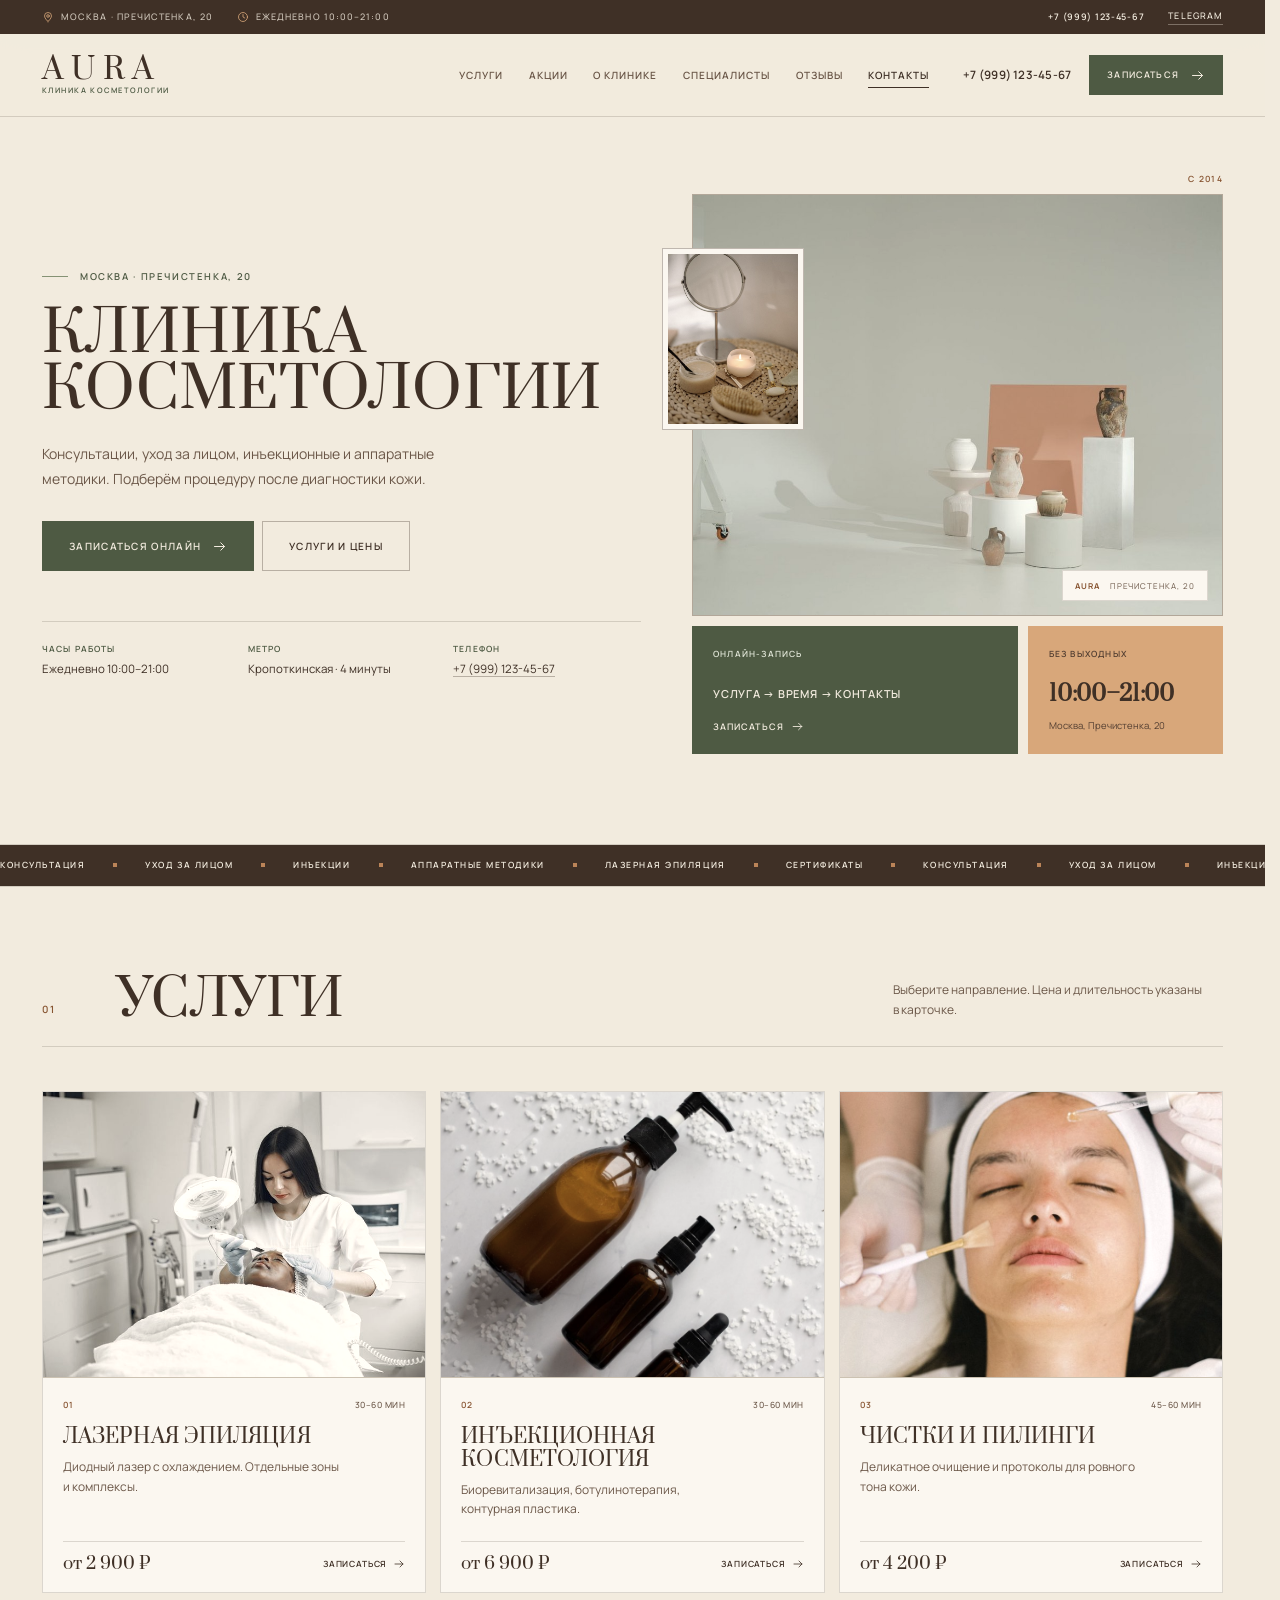
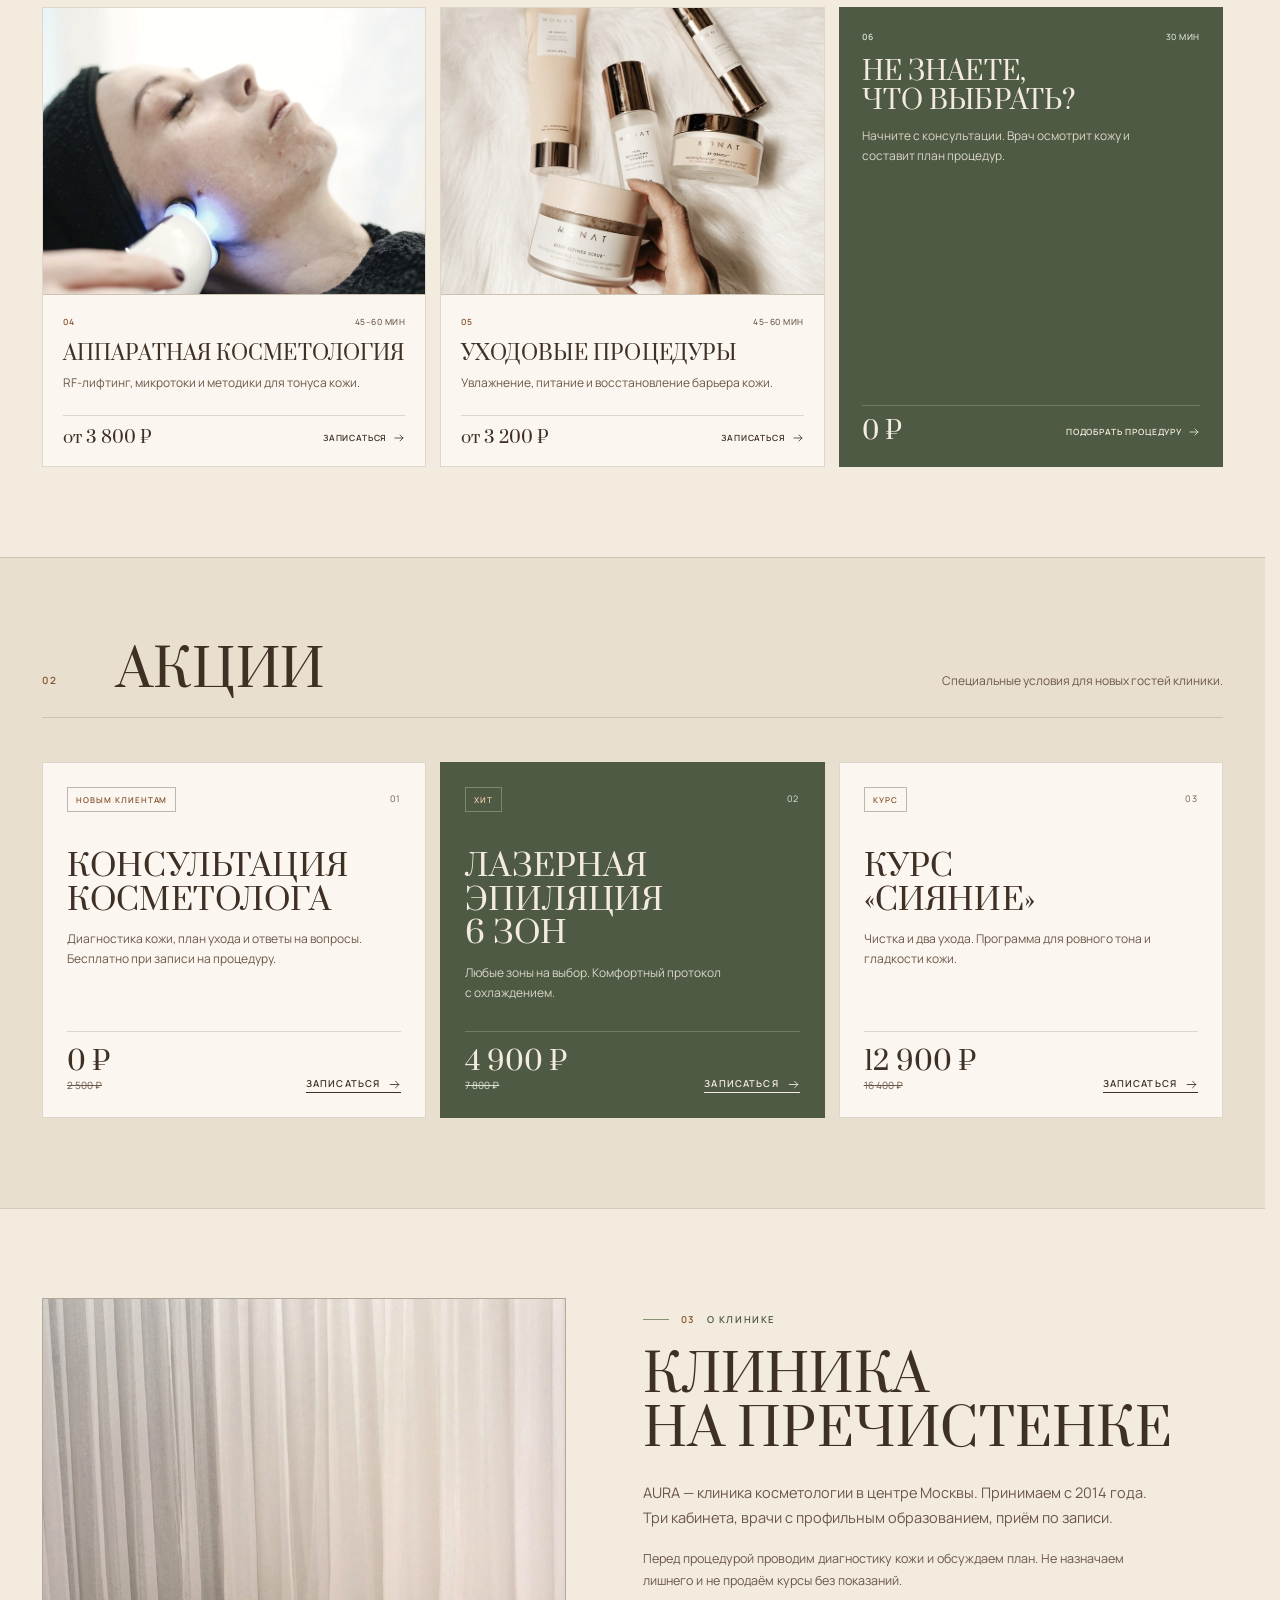
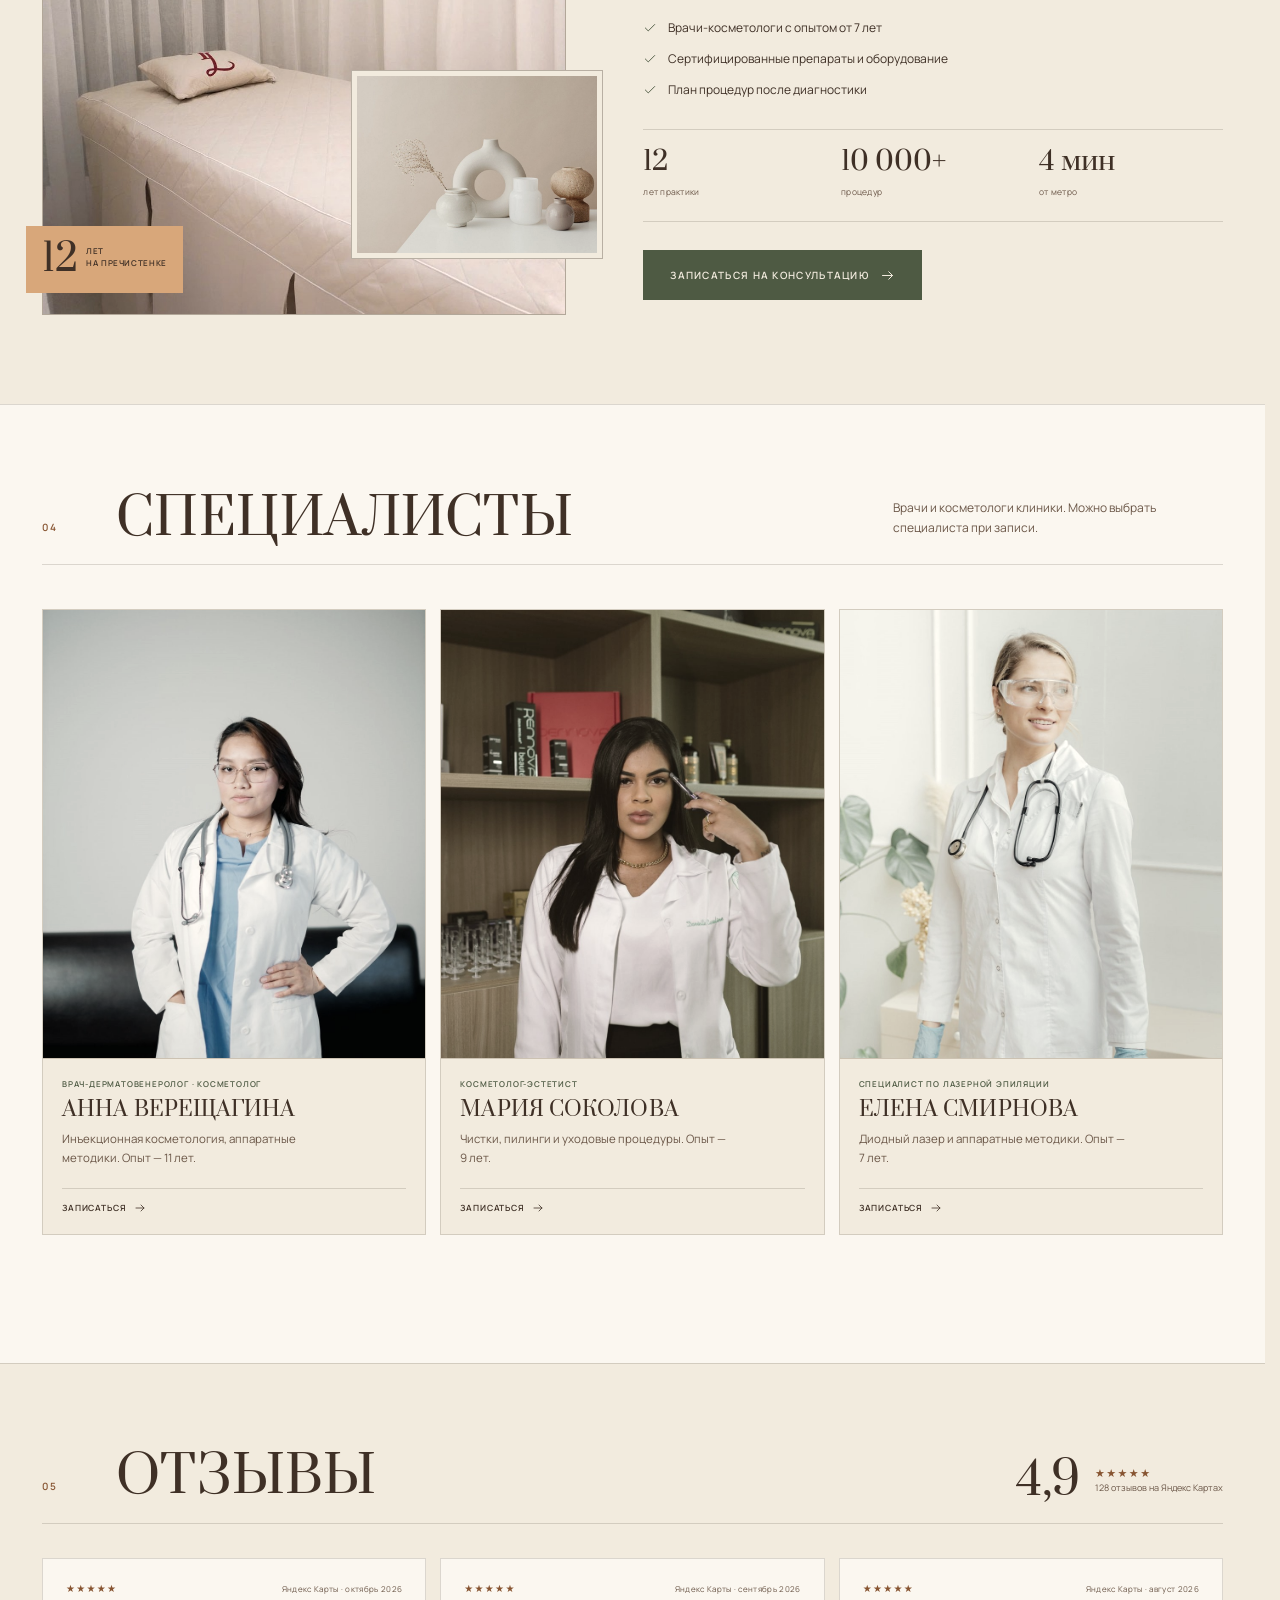
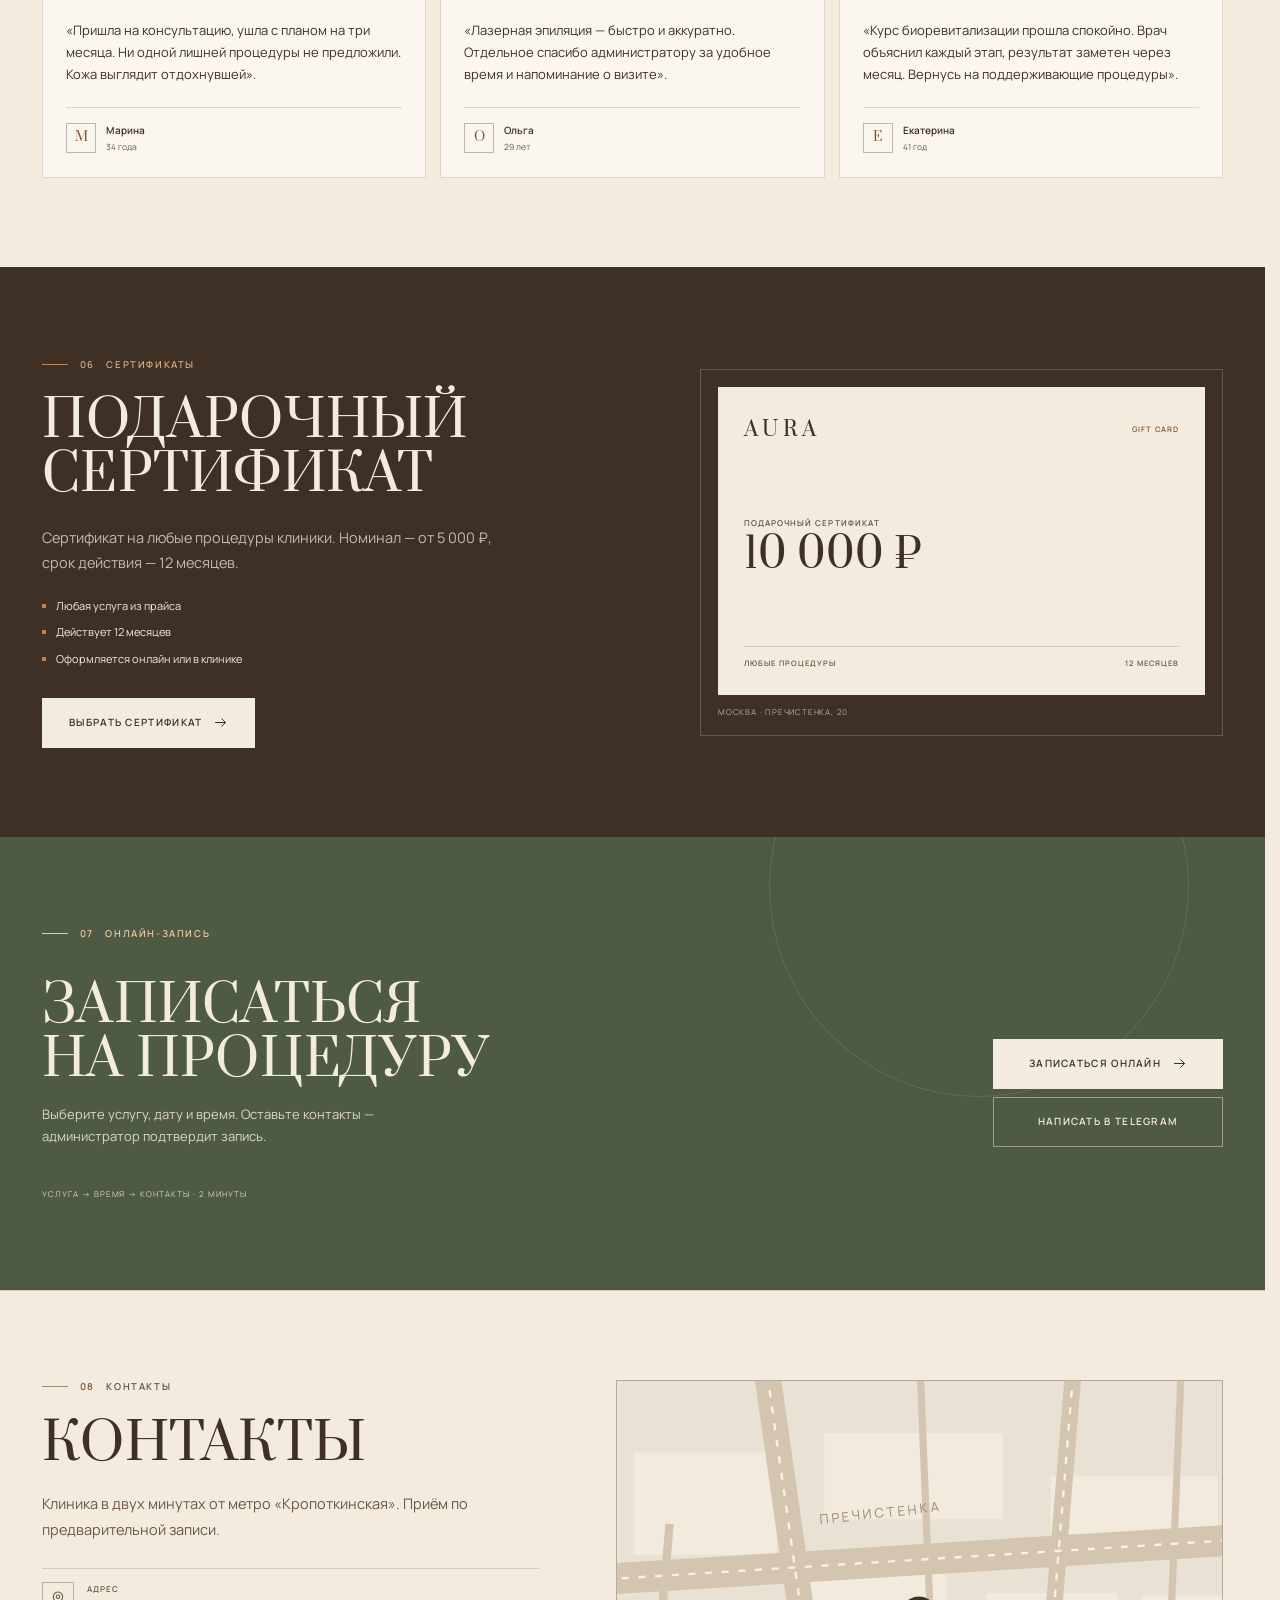
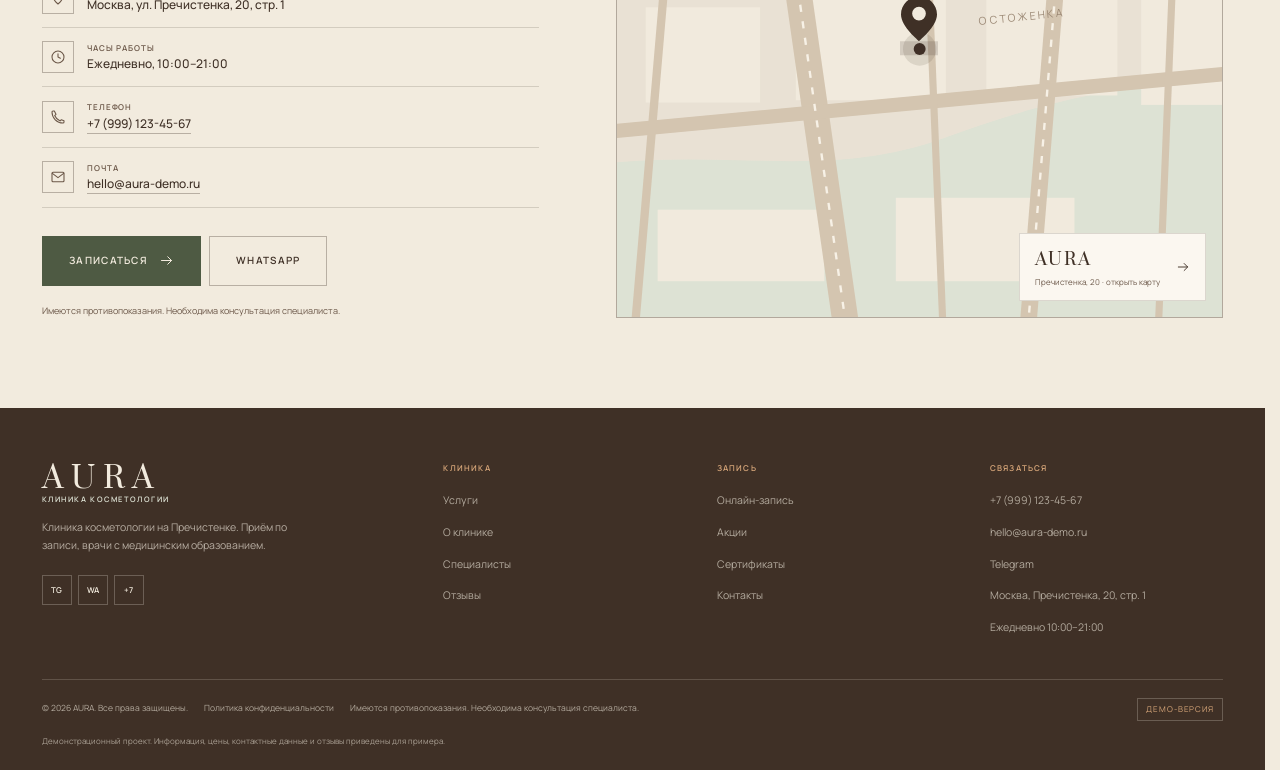
==== commit b0dc0129: "Redesign: matcha editorial style and multi-step online booking" ====
--- a/index.html
+++ b/index.html
@@ -3,36 +3,41 @@
 <head>
   <meta charset="UTF-8">
   <meta name="viewport" content="width=device-width, initial-scale=1.0, viewport-fit=cover">
-  <title>AURA — клиника эстетической косметологии в Москве</title>
-  <meta name="description" content="AURA — камерная клиника эстетической косметологии на Пречистенке. Лазерная эпиляция, инъекционная и аппаратная косметология, чистки и уходовые ритуалы. Запись онлайн и в Telegram.">
-  <meta name="theme-color" content="#f7f3ed">
-  <meta property="og:title" content="AURA — клиника эстетической косметологии">
-  <meta property="og:description" content="Забота о коже без компромиссов. Камерная клиника в центре Москвы. Запись на консультацию онлайн.">
+  <title>AURA — клиника косметологии в Москве</title>
+  <meta name="description" content="AURA — клиника косметологии на Пречистенке. Консультации, уход за лицом, инъекционные и аппаратные методики, лазерная эпиляция. Онлайн-запись.">
+  <meta name="theme-color" content="#f2ebde">
+  <meta property="og:title" content="AURA — клиника косметологии">
+  <meta property="og:description" content="Консультации, уход за лицом, инъекции и аппаратные методики. Онлайн-запись на Пречистенке.">
   <meta property="og:type" content="website">
   <meta property="og:locale" content="ru_RU">
   <meta property="og:site_name" content="AURA">
-  <meta property="og:image" content="assets/og-image.jpg">
+  <meta property="og:url" content="https://zixzyz.github.io/aura-beauty-demo/">
+  <meta property="og:image" content="https://zixzyz.github.io/aura-beauty-demo/assets/og-image-2026.jpg">
   <meta property="og:image:width" content="1200">
   <meta property="og:image:height" content="630">
-  <meta property="og:image:alt" content="AURA — клиника эстетической косметологии в Москве">
+  <meta property="og:image:alt" content="AURA — клиника косметологии в Москве">
   <meta name="twitter:card" content="summary_large_image">
-  <meta name="twitter:title" content="AURA — клиника эстетической косметологии">
-  <meta name="twitter:description" content="Забота о коже без компромиссов. Запись на консультацию онлайн.">
-  <meta name="twitter:image" content="assets/og-image.jpg">
-  <link rel="icon" type="image/svg+xml" href="assets/favicon.svg">
-  <link rel="apple-touch-icon" href="assets/apple-touch-icon.png">
+  <meta name="twitter:title" content="AURA — клиника косметологии">
+  <meta name="twitter:description" content="Онлайн-запись в клинику косметологии на Пречистенке.">
+  <meta name="twitter:image" content="https://zixzyz.github.io/aura-beauty-demo/assets/og-image-2026.jpg">
+  <link rel="canonical" href="https://zixzyz.github.io/aura-beauty-demo/">
+  <link rel="icon" type="image/svg+xml" href="assets/favicon.svg?v=20261127">
+  <link rel="apple-touch-icon" href="assets/apple-touch-icon.png?v=20261127">
   <link rel="preconnect" href="https://fonts.googleapis.com">
   <link rel="preconnect" href="https://fonts.gstatic.com" crossorigin>
-  <link rel="preload" as="image" href="assets/images/hero-final.jpg" fetchpriority="high">
-  <link href="https://fonts.googleapis.com/css2?family=Cormorant+Garamond:ital,wght@0,300;0,400;0,500;0,600;1,300;1,400;1,500&family=Manrope:wght@300;400;500;600;700&display=swap" rel="stylesheet">
-  <link rel="stylesheet" href="assets/css/style.css">
+  <link rel="preload" as="image" href="assets/images/hero-main.jpg" fetchpriority="high">
+  <link rel="preload" href="assets/fonts/Prata-Regular.ttf" as="font" type="font/ttf" crossorigin>
+  <link href="https://fonts.googleapis.com/css2?family=Manrope:wght@400;500;600;700&display=swap" rel="stylesheet">
+  <link rel="stylesheet" href="assets/css/style.css?v=20261127">
   <noscript><style>.reveal{opacity:1;transform:none}</style></noscript>
   <script type="application/ld+json">
   {
     "@context": "https://schema.org",
     "@type": "BeautySalon",
     "name": "AURA",
-    "description": "Клиника эстетической косметологии в Москве",
+    "description": "Клиника косметологии в Москве",
+    "url": "https://zixzyz.github.io/aura-beauty-demo/",
+    "image": "https://zixzyz.github.io/aura-beauty-demo/assets/og-image-2026.jpg",
     "address": {
       "@type": "PostalAddress",
       "streetAddress": "ул. Пречистенка, 20, стр. 1",
@@ -49,63 +54,35 @@
 
   <a class="skip-link" href="#main">Перейти к содержимому</a>
 
-  <!-- SVG sprite -->
   <svg xmlns="http://www.w3.org/2000/svg" style="display:none" aria-hidden="true">
-    <symbol id="i-arrow" viewBox="0 0 24 24">
-      <path d="M4 12h16M14 6l6 6-6 6"/>
-    </symbol>
-    <symbol id="i-telegram" viewBox="0 0 24 24">
-      <path d="M21 3 3 10.5l6.2 2.6L21 3ZM21 3l-6.9 18-4.9-7.9M9.2 13.1 21 3"/>
-    </symbol>
-    <symbol id="i-whatsapp" viewBox="0 0 24 24">
-      <path d="M21 11.5a8.4 8.4 0 0 1-9 8.4 9.9 9.9 0 0 1-3.4-.6L3 21l1.7-5.1A8.4 8.4 0 1 1 21 11.5Z"/>
-      <path d="M9 8.5c.6 2.4 3.6 5.2 6 5.8l1-1.3 2 .8v1.5c-.2.8-1.4 1.4-2.2 1.2-3.7-.6-7.6-4.7-8.2-8.2-.2-.8.4-2 1.2-2.2h1.4l.8 2L9 8.5Z"/>
-    </symbol>
-    <symbol id="i-phone" viewBox="0 0 24 24">
-      <path d="M6.5 3h-2A1.5 1.5 0 0 0 3 4.5C3 13.6 10.4 21 19.5 21a1.5 1.5 0 0 0 1.5-1.5v-2l-4-1.5-1.8 2a15.4 15.4 0 0 1-8.2-8.2l2-1.8L6.5 3Z"/>
-    </symbol>
-    <symbol id="i-pin" viewBox="0 0 24 24">
-      <path d="M12 21s7-6.1 7-11a7 7 0 1 0-14 0c0 4.9 7 11 7 11Z"/>
-      <circle cx="12" cy="10" r="2.6"/>
-    </symbol>
-    <symbol id="i-clock" viewBox="0 0 24 24">
-      <circle cx="12" cy="12" r="9"/>
-      <path d="M12 7v5l3.5 2"/>
-    </symbol>
-    <symbol id="i-mail" viewBox="0 0 24 24">
-      <rect x="3" y="5" width="18" height="14" rx="1.5"/>
-      <path d="m3.5 6.5 8.5 6.5 8.5-6.5"/>
-    </symbol>
-    <symbol id="i-check" viewBox="0 0 24 24">
-      <path d="M20 6 9 17l-5-5"/>
-    </symbol>
-    <symbol id="i-close" viewBox="0 0 24 24">
-      <path d="M18 6 6 18M6 6l12 12"/>
-    </symbol>
-    <symbol id="i-spark" viewBox="0 0 24 24">
-      <path d="M12 2.5c0 5.3 4.2 9.5 9.5 9.5-5.3 0-9.5 4.2-9.5 9.5 0-5.3-4.2-9.5-9.5-9.5 5.3 0 9.5-4.2 9.5-9.5Z"/>
-    </symbol>
+    <symbol id="i-arrow" viewBox="0 0 24 24"><path d="M4 12h16M14 6l6 6-6 6"/></symbol>
+    <symbol id="i-telegram" viewBox="0 0 24 24"><path d="M21 3 3 10.5l6.2 2.6L21 3ZM21 3l-6.9 18-4.9-7.9M9.2 13.1 21 3"/></symbol>
+    <symbol id="i-whatsapp" viewBox="0 0 24 24"><path d="M21 11.5a8.4 8.4 0 0 1-9 8.4 9.9 9.9 0 0 1-3.4-.6L3 21l1.7-5.1A8.4 8.4 0 1 1 21 11.5Z"/><path d="M9 8.5c.6 2.4 3.6 5.2 6 5.8l1-1.3 2 .8v1.5c-.2.8-1.4 1.4-2.2 1.2-3.7-.6-7.6-4.7-8.2-8.2-.2-.8.4-2 1.2-2.2h1.4l.8 2L9 8.5Z"/></symbol>
+    <symbol id="i-phone" viewBox="0 0 24 24"><path d="M6.5 3h-2A1.5 1.5 0 0 0 3 4.5C3 13.6 10.4 21 19.5 21a1.5 1.5 0 0 0 1.5-1.5v-2l-4-1.5-1.8 2a15.4 15.4 0 0 1-8.2-8.2l2-1.8L6.5 3Z"/></symbol>
+    <symbol id="i-pin" viewBox="0 0 24 24"><path d="M12 21s7-6.1 7-11a7 7 0 1 0-14 0c0 4.9 7 11 7 11Z"/><circle cx="12" cy="10" r="2.6"/></symbol>
+    <symbol id="i-clock" viewBox="0 0 24 24"><circle cx="12" cy="12" r="9"/><path d="M12 7v5l3.5 2"/></symbol>
+    <symbol id="i-mail" viewBox="0 0 24 24"><rect x="3" y="5" width="18" height="14" rx="1.5"/><path d="m3.5 6.5 8.5 6.5 8.5-6.5"/></symbol>
+    <symbol id="i-check" viewBox="0 0 24 24"><path d="M20 6 9 17l-5-5"/></symbol>
+    <symbol id="i-close" viewBox="0 0 24 24"><path d="M18 6 6 18M6 6l12 12"/></symbol>
+    <symbol id="i-calendar" viewBox="0 0 24 24"><rect x="3" y="5" width="18" height="16" rx="1"/><path d="M8 3v4M16 3v4M3 10h18"/></symbol>
+    <symbol id="i-spark" viewBox="0 0 24 24"><path d="M12 2.5c0 5.3 4.2 9.5 9.5 9.5-5.3 0-9.5 4.2-9.5 9.5 0-5.3-4.2-9.5-9.5-9.5 5.3 0 9.5-4.2 9.5-9.5Z"/></symbol>
   </svg>
 
   <div class="topbar">
     <div class="container topbar__inner">
-      <span>Москва · Пречистенка, 20</span>
-      <span class="topbar__dot" aria-hidden="true"></span>
-      <span>Ежедневно 10:00–21:00</span>
-      <a class="topbar__link" href="https://t.me/aura_beauty_demo" target="_blank" rel="noopener">
-        <svg class="icon icon--sm" aria-hidden="true"><use href="#i-telegram"/></svg>
-        Написать в Telegram
-      </a>
+      <span class="topbar__item"><svg class="icon" aria-hidden="true"><use href="#i-pin"/></svg>Москва · Пречистенка, 20</span>
+      <span class="topbar__item"><svg class="icon" aria-hidden="true"><use href="#i-clock"/></svg>Ежедневно 10:00–21:00</span>
+      <a class="topbar__phone" href="tel:+79991234567">+7 (999) 123-45-67</a>
+      <a class="topbar__link" href="https://t.me/aura_beauty_demo" target="_blank" rel="noopener">Telegram</a>
     </div>
   </div>
 
   <header class="header" id="header">
     <div class="container header__inner">
-      <a class="logo" href="#home" aria-label="AURA — на главную">
+      <a class="logo" href="index.html" aria-label="AURA — на главную">
         <span class="logo__mark">AURA</span>
-        <span class="logo__sub">clinic of aesthetics</span>
+        <span class="logo__sub">клиника косметологии</span>
       </a>
-
       <nav class="nav" aria-label="Основная навигация">
         <a class="nav__link" href="#services">Услуги</a>
         <a class="nav__link" href="#offers">Акции</a>
@@ -114,644 +91,357 @@
         <a class="nav__link" href="#reviews">Отзывы</a>
         <a class="nav__link" href="#contacts">Контакты</a>
       </nav>
-
       <div class="header__actions">
         <a class="header__phone" href="tel:+79991234567">+7 (999) 123-45-67</a>
-        <button class="btn btn--sm" type="button" data-booking>
-          Записаться
-          <svg class="icon" aria-hidden="true"><use href="#i-arrow"/></svg>
-        </button>
-        <button class="burger" type="button" aria-label="Открыть меню" aria-expanded="false" aria-controls="mobileMenu">
-          <span></span><span></span><span></span>
-        </button>
+        <a class="btn btn--sm" href="booking.html">Записаться <svg class="icon" aria-hidden="true"><use href="#i-arrow"/></svg></a>
+        <button class="burger" type="button" aria-label="Открыть меню" aria-expanded="false" aria-controls="mobileMenu"><span></span><span></span><span></span></button>
       </div>
     </div>
   </header>
 
   <main id="main">
 
-    <!-- Hero -->
     <section class="hero" id="home">
       <div class="container hero__grid">
         <div class="hero__copy">
-          <p class="eyebrow reveal">Клиника эстетической косметологии</p>
-          <h1 class="reveal" style="--d:.08s">Красота, которая<br><em>не спорит с вами</em></h1>
-          <p class="hero__lead reveal" style="--d:.16s">Бережные протоколы, врачебный подход и время, которое принадлежит только вам. Начнём с консультации — без спешки и лишних процедур.</p>
-          <div class="hero__actions reveal" style="--d:.24s">
-            <button class="btn" type="button" data-booking>
-              Записаться на консультацию
-              <svg class="icon" aria-hidden="true"><use href="#i-arrow"/></svg>
-            </button>
+          <p class="eyebrow reveal">Москва · Пречистенка, 20</p>
+          <h1 class="reveal">Клиника<br> <span class="h1-word">Косме<span class="h1-hyphen">-</span><br class="h1-break">тологии</span></h1>
+          <p class="hero__lead reveal">Консультации, уход за лицом, инъекционные и аппаратные методики. Подберём процедуру после диагностики кожи.</p>
+          <div class="hero__actions reveal">
+            <a class="btn" href="booking.html">Записаться онлайн <svg class="icon" aria-hidden="true"><use href="#i-arrow"/></svg></a>
             <a class="btn btn--ghost" href="#services">Услуги и цены</a>
           </div>
-          <div class="hero__meta reveal" style="--d:.32s">
-            <div class="hero__stat">
-              <strong>12</strong>
-              <span>лет практики</span>
-            </div>
-            <div class="hero__stat">
-              <strong>4,9</strong>
-              <span>рейтинг клиники</span>
-            </div>
-            <div class="hero__stat">
-              <strong>10 000+</strong>
-              <span>процедур</span>
-            </div>
-          </div>
-        </div>
-
-        <div class="hero__visual reveal" style="--d:.18s">
-          <figure class="hero__photo">
-            <img src="assets/images/hero-final.jpg" alt="Гостья клиники AURA после ухода за кожей" width="1200" height="1500" fetchpriority="high">
+          <dl class="hero__facts reveal">
+            <div><dt>Часы работы</dt><dd>Ежедневно 10:00–21:00</dd></div>
+            <div><dt>Метро</dt><dd>Кропоткинская · 4 минуты</dd></div>
+            <div><dt>Телефон</dt><dd><a href="tel:+79991234567">+7 (999) 123-45-67</a></dd></div>
+          </dl>
+        </div>
+
+        <div class="hero__visual reveal">
+          <figure class="hero__media">
+            <img src="assets/images/hero-main.jpg" alt="Предметная композиция клиники в кремовых и карамельных тонах" width="1200" height="800" fetchpriority="high">
+            <figcaption><span>AURA</span> Пречистенка, 20</figcaption>
           </figure>
-          <a class="hero__card" href="https://t.me/aura_beauty_demo" target="_blank" rel="noopener" aria-label="Написать в Telegram — онлайн-запись">
-            <span class="hero__card-icon">
-              <svg class="icon" aria-hidden="true"><use href="#i-telegram"/></svg>
-            </span>
-            <div>
-              <strong>Онлайн-запись</strong>
-              <span>Ответим в Telegram<br>в течение 15 минут</span>
-            </div>
-          </a>
-          <div class="hero__badge" aria-hidden="true">
-            <svg viewBox="0 0 120 120">
-              <defs>
-                <path id="badgeCircle" d="M60,60 m-45,0 a45,45 0 1,1 90,0 a45,45 0 1,1 -90,0"/>
-              </defs>
-              <text>
-                <textPath href="#badgeCircle" startOffset="0">AURA · ESTHETIC CLINIC · MOSCOW · SINCE 2014 ·</textPath>
-              </text>
-            </svg>
-            <span class="hero__badge-center">A</span>
-          </div>
-        </div>
-      </div>
-    </section>
-
-    <!-- Marquee -->
+          <a class="hero__panel hero__panel--matcha" href="booking.html">
+            <span class="hero__panel-label">Онлайн-запись</span>
+            <strong>Услуга → Время → Контакты</strong>
+            <span class="hero__panel-link">Записаться <svg class="icon" aria-hidden="true"><use href="#i-arrow"/></svg></span>
+          </a>
+          <div class="hero__panel hero__panel--caramel">
+            <span class="hero__panel-label">Без выходных</span>
+            <strong>10:00–21:00</strong>
+            <span>Москва, Пречистенка, 20</span>
+          </div>
+          <figure class="hero__inset">
+            <img src="assets/images/hero-insert.jpg" alt="Спа-аксессуары на плетёной поверхности" width="500" height="750" fetchpriority="high">
+          </figure>
+          <span class="hero__mark" aria-hidden="true">с 2014</span>
+        </div>
+      </div>
+    </section>
+
     <div class="marquee" aria-hidden="true">
       <div class="marquee__track">
         <div class="marquee__group">
-          <span class="marquee__item">Лазерная эпиляция</span>
-          <span class="marquee__item">Инъекционная косметология</span>
-          <span class="marquee__item">Чистки и пилинги</span>
-          <span class="marquee__item">Аппаратные методики</span>
-          <span class="marquee__item">Уходовые ритуалы</span>
-          <span class="marquee__item">Забота без спешки</span>
+          <span class="marquee__item">Консультация</span><span class="marquee__item">Уход за лицом</span><span class="marquee__item">Инъекции</span><span class="marquee__item">Аппаратные методики</span><span class="marquee__item">Лазерная эпиляция</span><span class="marquee__item">Сертификаты</span>
         </div>
         <div class="marquee__group">
-          <span class="marquee__item">Лазерная эпиляция</span>
-          <span class="marquee__item">Инъекционная косметология</span>
-          <span class="marquee__item">Чистки и пилинги</span>
-          <span class="marquee__item">Аппаратные методики</span>
-          <span class="marquee__item">Уходовые ритуалы</span>
-          <span class="marquee__item">Забота без спешки</span>
+          <span class="marquee__item">Консультация</span><span class="marquee__item">Уход за лицом</span><span class="marquee__item">Инъекции</span><span class="marquee__item">Аппаратные методики</span><span class="marquee__item">Лазерная эпиляция</span><span class="marquee__item">Сертификаты</span>
         </div>
       </div>
     </div>
 
-    <!-- Services -->
     <section class="section" id="services">
-      <div class="container services__grid">
-        <div class="services__intro">
-          <p class="eyebrow reveal">Направления</p>
-          <h2 class="reveal">Забота о себе —<br><em>без компромиссов</em></h2>
-          <p class="lead reveal" style="--d:.08s">Пять направлений, которые закрывают большинство запросов — от деликатного ухода до аппаратных методик. Всё начинается с диагностики кожи и честного разговора.</p>
-          <div class="services__note reveal" style="--d:.16s">
-            <svg class="icon" aria-hidden="true"><use href="#i-spark"/></svg>
-            <span>Не знаете, с чего начать? Поможем выбрать процедуру на консультации — без обязательств.</span>
-          </div>
-          <button class="text-link reveal" style="--d:.22s" type="button" data-booking>
-            Подобрать процедуру
-            <svg class="icon" aria-hidden="true"><use href="#i-arrow"/></svg>
-          </button>
-        </div>
-
-        <div class="services__list">
-          <article class="service reveal" data-booking data-service="Лазерная эпиляция" tabindex="0" role="button" aria-label="Записаться на лазерную эпиляцию">
-            <span class="service__index">01</span>
-            <div class="service__content">
-              <h3 class="service__title">Лазерная эпиляция</h3>
-              <p class="service__desc">Диодный лазер с охлаждением. Комфортно, быстро и без длительных пауз в уходе за кожей.</p>
-            </div>
-            <span class="service__price">от 2 900 ₽</span>
-            <figure class="service__thumb"><img src="assets/images/sv-laser.jpg" alt="" loading="lazy"></figure>
-            <span class="service__arrow">
-              <svg class="icon" aria-hidden="true"><use href="#i-arrow"/></svg>
-            </span>
+      <div class="container">
+        <div class="section-head reveal">
+          <span class="section-head__index">01</span>
+          <h2>Услуги</h2>
+          <p class="section-head__aside">Выберите направление. Цена и длительность указаны в карточке.</p>
+        </div>
+
+        <div class="services-grid">
+          <a class="service-card reveal" href="booking.html?service=laser">
+            <figure class="service-card__media"><img src="assets/images/service-laser.jpg" alt="Косметолог выполняет лазерную процедуру" loading="lazy" decoding="async" width="800" height="533"></figure>
+            <div class="service-card__body">
+              <div class="service-card__meta"><span>01</span><span>30–60 мин</span></div>
+              <h3>Лазерная эпиляция</h3>
+              <p>Диодный лазер с охлаждением. Отдельные зоны и комплексы.</p>
+              <div class="service-card__bottom"><span class="price">от 2 900 ₽</span><span class="card-link">Записаться <svg class="icon" aria-hidden="true"><use href="#i-arrow"/></svg></span></div>
+            </div>
+          </a>
+
+          <a class="service-card reveal" href="booking.html?service=injection">
+            <figure class="service-card__media"><img src="assets/images/service-injection.jpg" alt="Ампулы для инъекционной косметологии" loading="lazy" decoding="async" width="900" height="1350"></figure>
+            <div class="service-card__body">
+              <div class="service-card__meta"><span>02</span><span>30–60 мин</span></div>
+              <h3>Инъекционная косметология</h3>
+              <p>Биоревитализация, ботулинотерапия, контурная пластика.</p>
+              <div class="service-card__bottom"><span class="price">от 6 900 ₽</span><span class="card-link">Записаться <svg class="icon" aria-hidden="true"><use href="#i-arrow"/></svg></span></div>
+            </div>
+          </a>
+
+          <a class="service-card reveal" href="booking.html?service=cleaning">
+            <figure class="service-card__media"><img src="assets/images/service-cleaning.jpg" alt="Косметолог наносит уходовую маску" loading="lazy" decoding="async" width="800" height="1200"></figure>
+            <div class="service-card__body">
+              <div class="service-card__meta"><span>03</span><span>45–60 мин</span></div>
+              <h3>Чистки и пилинги</h3>
+              <p>Деликатное очищение и протоколы для ровного тона кожи.</p>
+              <div class="service-card__bottom"><span class="price">от 4 200 ₽</span><span class="card-link">Записаться <svg class="icon" aria-hidden="true"><use href="#i-arrow"/></svg></span></div>
+            </div>
+          </a>
+
+          <a class="service-card reveal" href="booking.html?service=hardware">
+            <figure class="service-card__media"><img src="assets/images/service-hardware.jpg" alt="Аппаратная процедура для лица" loading="lazy" decoding="async" width="800" height="1200"></figure>
+            <div class="service-card__body">
+              <div class="service-card__meta"><span>04</span><span>45–60 мин</span></div>
+              <h3>Аппаратная косметология</h3>
+              <p>RF-лифтинг, микротоки и методики для тонуса кожи.</p>
+              <div class="service-card__bottom"><span class="price">от 3 800 ₽</span><span class="card-link">Записаться <svg class="icon" aria-hidden="true"><use href="#i-arrow"/></svg></span></div>
+            </div>
+          </a>
+
+          <a class="service-card reveal" href="booking.html?service=care">
+            <figure class="service-card__media"><img src="assets/images/service-care.jpg" alt="Средства для ухода за кожей" loading="lazy" decoding="async" width="800" height="1067"></figure>
+            <div class="service-card__body">
+              <div class="service-card__meta"><span>05</span><span>45–60 мин</span></div>
+              <h3>Уходовые процедуры</h3>
+              <p>Увлажнение, питание и восстановление барьера кожи.</p>
+              <div class="service-card__bottom"><span class="price">от 3 200 ₽</span><span class="card-link">Записаться <svg class="icon" aria-hidden="true"><use href="#i-arrow"/></svg></span></div>
+            </div>
+          </a>
+
+          <a class="service-card service-card--cta reveal" href="booking.html?service=consultation">
+            <div class="service-card__cta-inner">
+              <span class="service-card__meta service-card__meta--light"><span>06</span><span>30 мин</span></span>
+              <h3>Не знаете,<br>что выбрать?</h3>
+              <p>Начните с консультации. Врач осмотрит кожу и составит план процедур.</p>
+              <div class="service-card__bottom"><span class="price">0 ₽</span><span class="card-link">Подобрать процедуру <svg class="icon" aria-hidden="true"><use href="#i-arrow"/></svg></span></div>
+            </div>
+          </a>
+        </div>
+      </div>
+    </section>
+
+    <section class="section section--cream-2" id="offers">
+      <div class="container">
+        <div class="section-head reveal">
+          <span class="section-head__index">02</span>
+          <h2>Акции</h2>
+          <p class="section-head__aside">Специальные условия для новых гостей клиники.</p>
+        </div>
+
+        <div class="offers-grid">
+          <article class="offer reveal">
+            <div class="offer__top"><span class="offer__tag">Новым клиентам</span><span class="offer__num">01</span></div>
+            <h3>Консультация<br>косметолога</h3>
+            <p>Диагностика кожи, план ухода и ответы на вопросы. Бесплатно при записи на процедуру.</p>
+            <div class="offer__bottom"><div class="offer__price"><strong>0 ₽</strong><s>2 500 ₽</s></div><a class="btn-link" href="booking.html?service=consultation">Записаться <svg class="icon" aria-hidden="true"><use href="#i-arrow"/></svg></a></div>
           </article>
 
-          <article class="service reveal" style="--d:.05s" data-booking data-service="Инъекционная косметология" tabindex="0" role="button" aria-label="Записаться на инъекционную косметологию">
-            <span class="service__index">02</span>
-            <div class="service__content">
-              <h3 class="service__title">Инъекционная косметология</h3>
-              <p class="service__desc">Биоревитализация, ботулинотерапия и контурная пластика. Только после консультации врача.</p>
-            </div>
-            <span class="service__price">от 6 900 ₽</span>
-            <figure class="service__thumb"><img src="assets/images/sv-inject2.jpg" alt="" loading="lazy"></figure>
-            <span class="service__arrow">
-              <svg class="icon" aria-hidden="true"><use href="#i-arrow"/></svg>
-            </span>
+          <article class="offer offer--matcha reveal">
+            <div class="offer__top"><span class="offer__tag">Хит</span><span class="offer__num">02</span></div>
+            <h3>Лазерная эпиляция<br>6 зон</h3>
+            <p>Любые зоны на выбор. Комфортный протокол с охлаждением.</p>
+            <div class="offer__bottom"><div class="offer__price"><strong>4 900 ₽</strong><s>7 800 ₽</s></div><a class="btn-link" href="booking.html?service=laser">Записаться <svg class="icon" aria-hidden="true"><use href="#i-arrow"/></svg></a></div>
           </article>
 
-          <article class="service reveal" style="--d:.1s" data-booking data-service="Чистки и пилинги" tabindex="0" role="button" aria-label="Записаться на чистку или пилинг">
-            <span class="service__index">03</span>
-            <div class="service__content">
-              <h3 class="service__title">Чистки и пилинги</h3>
-              <p class="service__desc">Деликатное очищение, энзимные пилинги и протоколы для ровного тона и сияния кожи.</p>
-            </div>
-            <span class="service__price">от 4 200 ₽</span>
-            <figure class="service__thumb"><img src="assets/images/sv-peel2.jpg" alt="" loading="lazy"></figure>
-            <span class="service__arrow">
-              <svg class="icon" aria-hidden="true"><use href="#i-arrow"/></svg>
-            </span>
+          <article class="offer reveal">
+            <div class="offer__top"><span class="offer__tag">Курс</span><span class="offer__num">03</span></div>
+            <h3>Курс<br>«Сияние»</h3>
+            <p>Чистка и два ухода. Программа для ровного тона и гладкости кожи.</p>
+            <div class="offer__bottom"><div class="offer__price"><strong>12 900 ₽</strong><s>16 400 ₽</s></div><a class="btn-link" href="booking.html?service=cleaning">Записаться <svg class="icon" aria-hidden="true"><use href="#i-arrow"/></svg></a></div>
           </article>
-
-          <article class="service reveal" style="--d:.15s" data-booking data-service="Аппаратная косметология" tabindex="0" role="button" aria-label="Записаться на аппаратную косметологию">
-            <span class="service__index">04</span>
-            <div class="service__content">
-              <h3 class="service__title">Аппаратная косметология</h3>
-              <p class="service__desc">RF-лифтинг, микротоки и аппаратные методики для тонуса, плотности и ровного рельефа.</p>
-            </div>
-            <span class="service__price">от 3 800 ₽</span>
-            <figure class="service__thumb"><img src="assets/images/sv-laser2.jpg" alt="" loading="lazy"></figure>
-            <span class="service__arrow">
-              <svg class="icon" aria-hidden="true"><use href="#i-arrow"/></svg>
-            </span>
-          </article>
-
-          <article class="service reveal" style="--d:.2s" data-booking data-service="Уходовые процедуры" tabindex="0" role="button" aria-label="Записаться на уходовую процедуру">
-            <span class="service__index">05</span>
-            <div class="service__content">
-              <h3 class="service__title">Уходовые ритуалы</h3>
-              <p class="service__desc">Увлажнение, питание и восстановление барьера. Подбираем уход и для клиники, и для дома.</p>
-            </div>
-            <span class="service__price">от 3 200 ₽</span>
-            <figure class="service__thumb"><img src="assets/images/sv-care2.jpg" alt="" loading="lazy"></figure>
-            <span class="service__arrow">
-              <svg class="icon" aria-hidden="true"><use href="#i-arrow"/></svg>
-            </span>
-          </article>
-        </div>
-      </div>
-    </section>
-
-    <!-- Offers -->
-    <section class="section section--tint offers" id="offers">
+        </div>
+      </div>
+    </section>
+
+    <section class="section" id="about">
+      <div class="container about-grid">
+        <div class="about-media reveal">
+          <figure class="about-media__main"><img src="assets/images/interior.jpg" alt="Кабинет клиники AURA с кремовой шторой и кушеткой" loading="lazy" decoding="async" width="900" height="1351"></figure>
+          <figure class="about-media__small"><img src="assets/images/hero-ceramic.jpg" alt="Керамические вазы в кремовых тонах" loading="lazy" decoding="async" width="900" height="600"></figure>
+          <div class="about-media__badge"><strong>12</strong><span>лет<br>на Пречистенке</span></div>
+        </div>
+        <div class="about-copy">
+          <p class="eyebrow reveal"><span class="eyebrow__index">03</span> О клинике</p>
+          <h2 class="reveal">Клиника<br>на Пречистенке</h2>
+          <p class="lead reveal">AURA — клиника косметологии в центре Москвы. Принимаем с 2014 года. Три кабинета, врачи с профильным образованием, приём по записи.</p>
+          <p class="reveal">Перед процедурой проводим диагностику кожи и обсуждаем план. Не назначаем лишнего и не продаём курсы без показаний.</p>
+          <ul class="checklist reveal">
+            <li><svg class="icon" aria-hidden="true"><use href="#i-check"/></svg>Врачи-косметологи с опытом от 7 лет</li>
+            <li><svg class="icon" aria-hidden="true"><use href="#i-check"/></svg>Сертифицированные препараты и оборудование</li>
+            <li><svg class="icon" aria-hidden="true"><use href="#i-check"/></svg>План процедур после диагностики</li>
+          </ul>
+          <div class="about-stats reveal">
+            <div><strong>12</strong><span>лет практики</span></div>
+            <div><strong>10 000+</strong><span>процедур</span></div>
+            <div><strong>4 мин</strong><span>от метро</span></div>
+          </div>
+          <a class="btn reveal" href="booking.html?service=consultation">Записаться на консультацию <svg class="icon" aria-hidden="true"><use href="#i-arrow"/></svg></a>
+        </div>
+      </div>
+    </section>
+
+    <section class="section section--paper" id="team">
       <div class="container">
-        <div class="section-head">
-          <div>
-            <p class="eyebrow reveal">Специальные предложения</p>
-            <h2 class="reveal">Повод<br><em>познакомиться</em></h2>
-          </div>
-          <p class="section-head__aside reveal" style="--d:.1s">Специальные условия для новых гостей клиники. Количество мест ограничено — детали уточнит администратор.</p>
-        </div>
-
-        <div class="offers__grid">
-          <article class="offer reveal">
-            <span class="offer__tag">Новым клиентам</span>
-            <h3 class="offer__title">Консультация<br><em>косметолога</em></h3>
-            <p class="offer__text">Диагностика кожи, план ухода и ответы на вопросы. Бесплатно при записи на процедуру.</p>
-            <div class="offer__bottom">
-              <div class="offer__price">
-                <strong>0 ₽</strong>
-                <s>2 500 ₽</s>
-              </div>
-              <button class="offer__cta" type="button" data-booking data-service="Консультация косметолога" aria-label="Записаться на консультацию косметолога">
-                <svg class="icon" aria-hidden="true"><use href="#i-arrow"/></svg>
-              </button>
-            </div>
-          </article>
-
-          <article class="offer offer--featured reveal" style="--d:.08s">
-            <span class="offer__tag">Хит сезона</span>
-            <h3 class="offer__title">Лазерная эпиляция<br><em>6 зон</em></h3>
-            <p class="offer__text">Любые зоны на выбор. Комфортный протокол с охлаждением и вниманием к чувствительности кожи.</p>
-            <div class="offer__bottom">
-              <div class="offer__price">
-                <strong>4 900 ₽</strong>
-                <s>7 800 ₽</s>
-              </div>
-              <button class="offer__cta" type="button" data-booking data-service="Лазерная эпиляция" aria-label="Записаться на лазерную эпиляцию по акции">
-                <svg class="icon" aria-hidden="true"><use href="#i-arrow"/></svg>
-              </button>
-            </div>
-          </article>
-
-          <article class="offer reveal" style="--d:.16s">
-            <span class="offer__tag">Курс</span>
-            <h3 class="offer__title">Сияние<br><em>кожи</em></h3>
-            <p class="offer__text">Чистка и два ухода. Программа для ровного тона, гладкости и ощущения отдохнувшей кожи.</p>
-            <div class="offer__bottom">
-              <div class="offer__price">
-                <strong>12 900 ₽</strong>
-                <s>16 400 ₽</s>
-              </div>
-              <button class="offer__cta" type="button" data-booking data-service="Чистки и пилинги" aria-label="Записаться на курс Сияние кожи">
-                <svg class="icon" aria-hidden="true"><use href="#i-arrow"/></svg>
-              </button>
-            </div>
-          </article>
-        </div>
-      </div>
-    </section>
-
-    <!-- About -->
-    <section class="section" id="about">
-      <div class="container about__grid">
-        <div class="about__copy">
-          <p class="eyebrow reveal">О клинике</p>
-          <h2 class="reveal">Тишина, свет и<br><em>внимание к деталям</em></h2>
-          <p class="lead reveal" style="--d:.08s">AURA — камерная клиника эстетической косметологии в двух шагах от Кропоткинской. Мы не обещаем новое лицо. Мы помогаем коже выглядеть здоровой, а вам — чувствовать себя собой.</p>
-          <p class="reveal" style="--d:.12s">Три кабинета, отдельная зона ожидания и никакой спешки: один специалист — один гость в это время. Здесь можно выдохнуть, выпить чай и обсудить уход без давления.</p>
-          <ul class="about__list reveal" style="--d:.16s">
-            <li><svg class="icon" aria-hidden="true"><use href="#i-check"/></svg>Врачи с профильным образованием и опытом от 7 лет</li>
-            <li><svg class="icon" aria-hidden="true"><use href="#i-check"/></svg>Только сертифицированные препараты и аппараты</li>
-            <li><svg class="icon" aria-hidden="true"><use href="#i-check"/></svg>Индивидуальный план без навязанных процедур</li>
+        <div class="section-head reveal">
+          <span class="section-head__index">04</span>
+          <h2>Специалисты</h2>
+          <p class="section-head__aside">Врачи и косметологи клиники. Можно выбрать специалиста при записи.</p>
+        </div>
+
+        <div class="team-grid">
+          <a class="team-card reveal" href="booking.html?specialist=anna">
+            <figure class="team-card__media"><img src="assets/images/team-b.jpg" alt="Анна Верещагина — врач-дерматовенеролог, косметолог" loading="lazy" decoding="async" width="900" height="1350"></figure>
+            <div class="team-card__body"><span class="team-card__role">Врач-дерматовенеролог · косметолог</span><h3>Анна Верещагина</h3><p>Инъекционная косметология, аппаратные методики. Опыт — 11 лет.</p><span class="team-card__link">Записаться <svg class="icon" aria-hidden="true"><use href="#i-arrow"/></svg></span></div>
+          </a>
+
+          <a class="team-card reveal" href="booking.html?specialist=maria">
+            <figure class="team-card__media"><img src="assets/images/team-a.jpg" alt="Мария Соколова — косметолог-эстетист" loading="lazy" decoding="async" width="900" height="1208"></figure>
+            <div class="team-card__body"><span class="team-card__role">Косметолог-эстетист</span><h3>Мария Соколова</h3><p>Чистки, пилинги и уходовые процедуры. Опыт — 9 лет.</p><span class="team-card__link">Записаться <svg class="icon" aria-hidden="true"><use href="#i-arrow"/></svg></span></div>
+          </a>
+
+          <a class="team-card reveal" href="booking.html?specialist=elena">
+            <figure class="team-card__media"><img src="assets/images/team-c.jpg" alt="Елена Смирнова — специалист по лазерной эпиляции" loading="lazy" decoding="async" width="900" height="1350"></figure>
+            <div class="team-card__body"><span class="team-card__role">Специалист по лазерной эпиляции</span><h3>Елена Смирнова</h3><p>Диодный лазер и аппаратные методики. Опыт — 7 лет.</p><span class="team-card__link">Записаться <svg class="icon" aria-hidden="true"><use href="#i-arrow"/></svg></span></div>
+          </a>
+        </div>
+        <p class="team-note reveal">Ещё три специалиста принимают по записи. Администратор подберёт врача под ваш запрос.</p>
+      </div>
+    </section>
+
+    <section class="section" id="reviews">
+      <div class="container">
+        <div class="reviews-head reveal">
+          <div class="section-head section-head--no-margin">
+            <span class="section-head__index">05</span>
+            <h2>Отзывы</h2>
+          </div>
+          <div class="rating"><strong>4,9</strong><div><span class="stars" role="img" aria-label="Оценка 4,9 из 5">★★★★★</span><span>128 отзывов на Яндекс Картах</span></div></div>
+        </div>
+
+        <div class="reviews-grid">
+          <figure class="review reveal">
+            <div class="review__top"><span class="stars" aria-hidden="true">★★★★★</span><span>Яндекс Карты · октябрь 2026</span></div>
+            <blockquote>«Пришла на консультацию, ушла с планом на три месяца. Ни одной лишней процедуры не предложили. Кожа выглядит отдохнувшей».</blockquote>
+            <figcaption><span class="review__avatar">М</span><div><strong>Марина</strong><span>34 года</span></div></figcaption>
+          </figure>
+          <figure class="review reveal">
+            <div class="review__top"><span class="stars" aria-hidden="true">★★★★★</span><span>Яндекс Карты · сентябрь 2026</span></div>
+            <blockquote>«Лазерная эпиляция — быстро и аккуратно. Отдельное спасибо администратору за удобное время и напоминание о визите».</blockquote>
+            <figcaption><span class="review__avatar">О</span><div><strong>Ольга</strong><span>29 лет</span></div></figcaption>
+          </figure>
+          <figure class="review reveal">
+            <div class="review__top"><span class="stars" aria-hidden="true">★★★★★</span><span>Яндекс Карты · август 2026</span></div>
+            <blockquote>«Курс биоревитализации прошла спокойно. Врач объяснил каждый этап, результат заметен через месяц. Вернусь на поддерживающие процедуры».</blockquote>
+            <figcaption><span class="review__avatar">Е</span><div><strong>Екатерина</strong><span>41 год</span></div></figcaption>
+          </figure>
+        </div>
+      </div>
+    </section>
+
+    <section class="section gift" id="gift">
+      <div class="container gift-grid">
+        <div class="gift-copy">
+          <p class="eyebrow eyebrow--light reveal"><span class="eyebrow__index">06</span> Сертификаты</p>
+          <h2 class="reveal">Подарочный<br>сертификат</h2>
+          <p class="lead reveal">Сертификат на любые процедуры клиники. Номинал — от 5 000 ₽, срок действия — 12 месяцев.</p>
+          <ul class="gift-list reveal">
+            <li>Любая услуга из прайса</li>
+            <li>Действует 12 месяцев</li>
+            <li>Оформляется онлайн или в клинике</li>
           </ul>
-          <div class="about__stats reveal" style="--d:.2s">
-            <div class="about__stat">
-              <strong>3</strong>
-              <span>кабинета<br>для приёма</span>
-            </div>
-            <div class="about__stat">
-              <strong>7+</strong>
-              <span>лет средний<br>опыт врачей</span>
-            </div>
-            <div class="about__stat">
-              <strong>4 мин</strong>
-              <span>от метро<br>Кропоткинская</span>
-            </div>
-          </div>
-        </div>
-
-        <div class="about__collage reveal" style="--d:.1s">
-          <figure class="about__img about__img--main">
-            <img src="assets/images/about-c.jpg" alt="Лаунж-зона клиники AURA в молочно-бежевых тонах" loading="lazy" decoding="async" width="900" height="637">
-          </figure>
-          <figure class="about__img about__img--small">
-            <img src="assets/images/about-b.jpg" alt="Кабинет клиники AURA с кушеткой и шторой" loading="lazy" decoding="async" width="700" height="1050">
-          </figure>
-          <div class="about__stamp" aria-hidden="true">
-            <div>
-              <strong>12</strong>
-              <span>лет заботы<br>о коже</span>
-            </div>
-          </div>
-        </div>
-      </div>
-    </section>
-
-    <!-- Team -->
-    <section class="section section--bordered" id="team">
-      <div class="container">
-        <div class="section-head">
-          <div>
-            <p class="eyebrow reveal">Команда</p>
-            <h2 class="reveal">Специалисты,<br><em>которым доверяют</em></h2>
-          </div>
-          <p class="section-head__aside reveal" style="--d:.1s">Небольшая команда — это возможность знать каждого гостя по имени и помнить историю вашей кожи.</p>
-        </div>
-
-        <div class="team__grid">
-          <article class="team-card reveal">
-            <div class="team-card__photo">
-              <img src="assets/images/team-b.jpg" alt="Анна Верещагина — врач-дерматовенеролог, косметолог" loading="lazy" decoding="async" width="900" height="1350">
-            </div>
-            <div class="team-card__body">
-              <div>
-                <h3 class="team-card__name">Анна Верещагина</h3>
-                <p class="team-card__role">Врач-дерматовенеролог · косметолог</p>
-                <p class="team-card__exp">Инъекционная косметология и аппаратные методики. Опыт — 11 лет.</p>
-              </div>
-              <button class="team-card__cta" type="button" data-booking data-service="Консультация косметолога" aria-label="Записаться к Анне Верещагиной">
-                <svg class="icon" aria-hidden="true"><use href="#i-arrow"/></svg>
-              </button>
-            </div>
-          </article>
-
-          <article class="team-card reveal" style="--d:.08s">
-            <div class="team-card__photo">
-              <img src="assets/images/team-a.jpg" alt="Мария Соколова — косметолог-эстетист" loading="lazy" decoding="async" width="900" height="1208">
-            </div>
-            <div class="team-card__body">
-              <div>
-                <h3 class="team-card__name">Мария Соколова</h3>
-                <p class="team-card__role">Косметолог-эстетист</p>
-                <p class="team-card__exp">Чистки, пилинги и уходовые ритуалы. Опыт — 9 лет.</p>
-              </div>
-              <button class="team-card__cta" type="button" data-booking data-service="Чистки и пилинги" aria-label="Записаться к Марии Соколовой">
-                <svg class="icon" aria-hidden="true"><use href="#i-arrow"/></svg>
-              </button>
-            </div>
-          </article>
-
-          <article class="team-card reveal" style="--d:.16s">
-            <div class="team-card__photo">
-              <img src="assets/images/team-c.jpg" alt="Елена Смирнова — специалист по лазерной эпиляции" loading="lazy" decoding="async" width="900" height="1350">
-            </div>
-            <div class="team-card__body">
-              <div>
-                <h3 class="team-card__name">Елена Смирнова</h3>
-                <p class="team-card__role">Специалист по лазерной эпиляции</p>
-                <p class="team-card__exp">Диодный лазер и коррекция фигуры. Опыт — 7 лет.</p>
-              </div>
-              <button class="team-card__cta" type="button" data-booking data-service="Лазерная эпиляция" aria-label="Записаться к Елене Смирновой">
-                <svg class="icon" aria-hidden="true"><use href="#i-arrow"/></svg>
-              </button>
-            </div>
-          </article>
-        </div>
-
-        <div class="team__foot reveal">
-          <span>В команде — ещё три специалиста. Администратор подберёт врача под ваш запрос.</span>
-          <button class="text-link" type="button" data-booking>
-            Помочь с выбором
-            <svg class="icon" aria-hidden="true"><use href="#i-arrow"/></svg>
-          </button>
-        </div>
-      </div>
-    </section>
-
-    <!-- Reviews -->
-    <section class="section section--tint" id="reviews">
-      <div class="container">
-        <div class="reviews__head">
-          <div>
-            <p class="eyebrow reveal">Отзывы</p>
-            <h2 class="reveal">Слова, которые<br><em>ценнее рекламы</em></h2>
-          </div>
-          <div class="rating reveal" style="--d:.1s">
-            <span class="rating__value">4,9</span>
-            <div class="rating__meta">
-              <span class="rating__stars" role="img" aria-label="Оценка 4,9 из 5">★★★★★</span>
-              <span>128 отзывов на Яндекс Картах</span>
-            </div>
-          </div>
-        </div>
-
-        <div class="reviews__grid">
-          <figure class="review reveal">
-            <div class="review__stars" aria-hidden="true">★★★★★</div>
-            <blockquote>«Пришла с запросом “хочу выглядеть отдохнувшей” — ушла с планом на три месяца и без единой лишней процедуры. Впервые не пытались продать всё сразу».</blockquote>
-            <figcaption>
-              <span class="review__avatar" aria-hidden="true">М</span>
-              <div class="review__author">
-                <strong>Марина</strong>
-                <span>Яндекс Карты · октябрь 2026</span>
-              </div>
-            </figcaption>
-          </figure>
-
-          <figure class="review reveal" style="--d:.08s">
-            <div class="review__stars" aria-hidden="true">★★★★★</div>
-            <blockquote>«Лазерная эпиляция — отдельная любовь. Быстро, аккуратно и совсем не больно. Атмосфера такая, что хочется прийти пораньше и просто выдохнуть».</blockquote>
-            <figcaption>
-              <span class="review__avatar" aria-hidden="true">О</span>
-              <div class="review__author">
-                <strong>Ольга</strong>
-                <span>Яндекс Карты · сентябрь 2026</span>
-              </div>
-            </figcaption>
-          </figure>
-
-          <figure class="review reveal" style="--d:.16s">
-            <div class="review__stars" aria-hidden="true">★★★★★</div>
-            <blockquote>«Кожа после курса биоревитализации выглядит лучше, чем пять лет назад. Спасибо за бережность, честность и внимание к деталям».</blockquote>
-            <figcaption>
-              <span class="review__avatar" aria-hidden="true">Е</span>
-              <div class="review__author">
-                <strong>Екатерина</strong>
-                <span>Яндекс Карты · август 2026</span>
-              </div>
-            </figcaption>
-          </figure>
-        </div>
-      </div>
-    </section>
-
-    <!-- Gift -->
-    <section class="section gift" id="gift">
-      <div class="container gift__grid">
-        <div class="gift__copy">
-          <p class="eyebrow reveal">Подарочные сертификаты</p>
-          <h2 class="reveal">Подарите<br><em>заботу о себе</em></h2>
-          <p class="lead reveal" style="--d:.08s">Сертификат AURA — это не просто сумма на карте. Это разрешение на паузу и время, которое принадлежит только вам.</p>
-          <ul class="gift__list reveal" style="--d:.12s">
-            <li><svg class="icon" aria-hidden="true"><use href="#i-spark"/></svg>Номинал от 5 000 ₽</li>
-            <li><svg class="icon" aria-hidden="true"><use href="#i-spark"/></svg>Действует 12 месяцев</li>
-            <li><svg class="icon" aria-hidden="true"><use href="#i-spark"/></svg>На любые процедуры клиники</li>
-          </ul>
-          <button class="btn reveal" style="--d:.16s" type="button" data-booking data-service="Подарочный сертификат">
-            Выбрать сертификат
-            <svg class="icon" aria-hidden="true"><use href="#i-arrow"/></svg>
-          </button>
-        </div>
-
-        <div class="gift__visual reveal" style="--d:.1s">
-          <div class="certificate">
-            <div class="certificate__top">
-              <span class="certificate__brand">AURA</span>
-              <span>gift card</span>
-            </div>
-            <svg class="certificate__flower" viewBox="0 0 200 200" fill="none" stroke="currentColor" stroke-width="0.8" aria-hidden="true">
-              <circle cx="100" cy="100" r="78"/>
-              <circle cx="100" cy="100" r="58"/>
-              <path d="M100 22c0 32 22 54 54 54-32 0-54 22-54 54 0-32-22-54-54-54 32 0 54-22 54-54Z"/>
-              <path d="M100 70c0 18 12 30 30 30-18 0-30 12-30 30 0-18-12-30-30-30 18 0 30-12 30-30Z"/>
-              <circle cx="100" cy="100" r="7"/>
-            </svg>
-            <div class="certificate__middle">
-              <span class="certificate__label">Подарочный сертификат</span>
-              <strong>на 10 000 ₽</strong>
-            </div>
-            <div class="certificate__bottom">
-              <span>Любые процедуры клиники</span>
-              <span>12 месяцев</span>
-            </div>
-          </div>
-        </div>
-      </div>
-    </section>
-
-    <!-- CTA band -->
+          <a class="btn btn--light reveal" href="booking.html?service=certificate">Выбрать сертификат <svg class="icon" aria-hidden="true"><use href="#i-arrow"/></svg></a>
+        </div>
+        <div class="gift-card-wrap reveal">
+          <div class="gift-card">
+            <div class="gift-card__top"><span>AURA</span><span>gift card</span></div>
+            <div class="gift-card__middle"><span>Подарочный сертификат</span><strong>10 000 ₽</strong></div>
+            <div class="gift-card__bottom"><span>Любые процедуры</span><span>12 месяцев</span></div>
+          </div>
+          <span class="gift-card__label">Москва · Пречистенка, 20</span>
+        </div>
+      </div>
+    </section>
+
     <section class="cta-band">
       <div class="container cta-band__inner">
-        <p class="eyebrow eyebrow--center reveal">Запись</p>
-        <h2 class="reveal">Начнём с <em>знакомства</em></h2>
-        <p class="reveal" style="--d:.08s">Консультация — это не обязательство. Это возможность понять, что подходит именно вашей коже, и спокойно выбрать путь.</p>
-        <div class="cta-band__actions reveal" style="--d:.14s">
-          <button class="btn btn--light" type="button" data-booking>
-            Записаться
-            <svg class="icon" aria-hidden="true"><use href="#i-arrow"/></svg>
-          </button>
-          <a class="btn btn--outline-light" href="https://t.me/aura_beauty_demo" target="_blank" rel="noopener">
-            <svg class="icon" aria-hidden="true"><use href="#i-telegram"/></svg>
-            Написать в Telegram
-          </a>
-        </div>
-        <p class="cta-band__note reveal" style="--d:.2s">Ответим в течение 15 минут в рабочее время</p>
-      </div>
-    </section>
-
-    <!-- Contacts -->
+        <p class="eyebrow eyebrow--light reveal"><span class="eyebrow__index">07</span> Онлайн-запись</p>
+        <div class="cta-band__copy">
+          <h2 class="reveal">Записаться<br>на процедуру</h2>
+          <p class="reveal">Выберите услугу, дату и время. Оставьте контакты — администратор подтвердит запись.</p>
+        </div>
+        <div class="cta-band__actions reveal">
+          <a class="btn btn--light" href="booking.html">Записаться онлайн <svg class="icon" aria-hidden="true"><use href="#i-arrow"/></svg></a>
+          <a class="btn btn--outline-light" href="https://t.me/aura_beauty_demo" target="_blank" rel="noopener">Написать в Telegram</a>
+        </div>
+        <span class="cta-band__note reveal">Услуга → Время → Контакты · 2 минуты</span>
+      </div>
+    </section>
+
     <section class="section" id="contacts">
-      <div class="container contacts__grid">
-        <div class="contacts__copy">
-          <p class="eyebrow reveal">Контакты</p>
-          <h2 class="reveal">Ждём вас<br><em>на Пречистенке</em></h2>
-          <p class="reveal" style="--d:.08s">Камерная клиника в центре Москвы, в двух шагах от метро «Кропоткинская». Тихий вход, зона ожидания и парковка для гостей.</p>
-          <ul class="contact-list reveal" style="--d:.12s">
-            <li>
-              <span class="contact-list__icon"><svg class="icon" aria-hidden="true"><use href="#i-pin"/></svg></span>
-              <div>
-                <span class="contact-list__label">Адрес</span>
-                <span class="contact-list__value">Москва, ул. Пречистенка, 20, стр. 1</span>
-              </div>
-            </li>
-            <li>
-              <span class="contact-list__icon"><svg class="icon" aria-hidden="true"><use href="#i-clock"/></svg></span>
-              <div>
-                <span class="contact-list__label">Часы работы</span>
-                <span class="contact-list__value">Ежедневно, 10:00–21:00</span>
-              </div>
-            </li>
-            <li>
-              <span class="contact-list__icon"><svg class="icon" aria-hidden="true"><use href="#i-phone"/></svg></span>
-              <div>
-                <span class="contact-list__label">Телефон</span>
-                <a class="contact-list__value" href="tel:+79991234567">+7 (999) 123-45-67</a>
-              </div>
-            </li>
-            <li>
-              <span class="contact-list__icon"><svg class="icon" aria-hidden="true"><use href="#i-mail"/></svg></span>
-              <div>
-                <span class="contact-list__label">Почта</span>
-                <a class="contact-list__value" href="mailto:hello@aura-demo.ru">hello@aura-demo.ru</a>
-              </div>
-            </li>
+      <div class="container contacts-grid">
+        <div class="contacts-copy">
+          <p class="eyebrow reveal"><span class="eyebrow__index">08</span> Контакты</p>
+          <h2 class="reveal">Контакты</h2>
+          <p class="lead reveal">Клиника в двух минутах от метро «Кропоткинская». Приём по предварительной записи.</p>
+          <ul class="contact-list reveal">
+            <li><span class="contact-list__icon"><svg class="icon" aria-hidden="true"><use href="#i-pin"/></svg></span><div><span>Адрес</span><strong>Москва, ул. Пречистенка, 20, стр. 1</strong></div></li>
+            <li><span class="contact-list__icon"><svg class="icon" aria-hidden="true"><use href="#i-clock"/></svg></span><div><span>Часы работы</span><strong>Ежедневно, 10:00–21:00</strong></div></li>
+            <li><span class="contact-list__icon"><svg class="icon" aria-hidden="true"><use href="#i-phone"/></svg></span><div><span>Телефон</span><a href="tel:+79991234567">+7 (999) 123-45-67</a></div></li>
+            <li><span class="contact-list__icon"><svg class="icon" aria-hidden="true"><use href="#i-mail"/></svg></span><div><span>Почта</span><a href="mailto:hello@aura-demo.ru">hello@aura-demo.ru</a></div></li>
           </ul>
-          <div class="contacts__actions reveal" style="--d:.16s">
-            <button class="btn" type="button" data-booking>
-              Записаться
-              <svg class="icon" aria-hidden="true"><use href="#i-arrow"/></svg>
-            </button>
-            <a class="btn btn--ghost" href="https://wa.me/79991234567" target="_blank" rel="noopener">
-              <svg class="icon" aria-hidden="true"><use href="#i-whatsapp"/></svg>
-              WhatsApp
-            </a>
-          </div>
-          <p class="contacts__note reveal">Имеются противопоказания. Необходима консультация специалиста.</p>
-        </div>
-
-        <a class="map-card reveal" style="--d:.1s" href="https://yandex.ru/maps/?text=Москва%2C%20Пречистенка%2C%2020" target="_blank" rel="noopener" aria-label="Открыть адрес клиники на Яндекс Картах">
+          <div class="contacts-actions reveal">
+            <a class="btn" href="booking.html">Записаться <svg class="icon" aria-hidden="true"><use href="#i-arrow"/></svg></a>
+            <a class="btn btn--ghost" href="https://wa.me/79991234567" target="_blank" rel="noopener">WhatsApp</a>
+          </div>
+          <p class="contacts-note reveal">Имеются противопоказания. Необходима консультация специалиста.</p>
+        </div>
+
+        <a class="map-card reveal" href="https://yandex.ru/maps/?text=Москва%2C%20Пречистенка%2C%2020" target="_blank" rel="noopener" aria-label="Открыть адрес клиники на Яндекс Картах">
           <svg viewBox="0 0 600 450" preserveAspectRatio="xMidYMid slice" aria-hidden="true">
-            <rect width="600" height="450" fill="#e8edf1"/>
-            <path d="M-20 330 C120 300 210 340 320 300 S520 240 640 270 L640 470 L-20 470 Z" fill="#e2e9e4"/>
-            <g fill="#eef2f5">
-              <rect x="60" y="60" width="120" height="86" rx="3"/>
-              <rect x="220" y="44" width="150" height="72" rx="3"/>
-              <rect x="410" y="80" width="140" height="64" rx="3"/>
-              <rect x="70" y="190" width="96" height="80" rx="3"/>
-              <rect x="196" y="160" width="126" height="108" rx="3"/>
-              <rect x="356" y="178" width="110" height="86" rx="3"/>
-              <rect x="486" y="180" width="88" height="92" rx="3"/>
-              <rect x="80" y="360" width="140" height="60" rx="3"/>
-              <rect x="280" y="350" width="150" height="70" rx="3"/>
+            <rect width="600" height="450" fill="#e9e1d4"/>
+            <path d="M-20 330 C120 300 210 340 320 300 S520 240 640 270 L640 470 L-20 470 Z" fill="#dde2d4"/>
+            <g fill="#f1eadd">
+              <rect x="60" y="60" width="120" height="86"/><rect x="220" y="44" width="150" height="72"/><rect x="410" y="80" width="140" height="64"/><rect x="70" y="190" width="96" height="80"/><rect x="196" y="160" width="126" height="108"/><rect x="356" y="178" width="110" height="86"/><rect x="486" y="180" width="88" height="92"/><rect x="80" y="360" width="140" height="60"/><rect x="280" y="350" width="150" height="70"/>
             </g>
-            <g stroke="#d4dee7" fill="none">
-              <path d="M-20 170 620 130" stroke-width="26"/>
-              <path d="M170 -20 240 470" stroke-width="22"/>
-              <path d="M430 -20 390 470" stroke-width="14"/>
-              <path d="M-20 300 620 240" stroke-width="12"/>
-              <path d="M60 470 90 120" stroke-width="7"/>
-              <path d="M300 -20 320 470" stroke-width="6"/>
-              <path d="M520 -20 500 470" stroke-width="6"/>
+            <g stroke="#d4c5b0" fill="none">
+              <path d="M-20 170 620 130" stroke-width="26"/><path d="M170 -20 240 470" stroke-width="22"/><path d="M430 -20 390 470" stroke-width="14"/><path d="M-20 300 620 240" stroke-width="12"/><path d="M60 470 90 120" stroke-width="7"/><path d="M300 -20 320 470" stroke-width="6"/><path d="M520 -20 500 470" stroke-width="6"/>
             </g>
-            <g stroke="#f3f6f8" fill="none" stroke-dasharray="6 8">
-              <path d="M-20 170 620 130" stroke-width="2"/>
-              <path d="M170 -20 240 470" stroke-width="2"/>
-              <path d="M430 -20 390 470" stroke-width="2"/>
-            </g>
-            <text x="216" y="120" fill="#93a8b8" font-family="Manrope, sans-serif" font-size="11" letter-spacing="2.5" transform="rotate(-6 216 120)">ПРЕЧИСТЕНКА</text>
-            <text x="350" y="205" fill="#93a8b8" font-family="Manrope, sans-serif" font-size="9" letter-spacing="2" transform="rotate(-6 350 205)">ОСТОЖЕНКА</text>
-            <text x="246" y="402" fill="#93a8b8" font-family="Manrope, sans-serif" font-size="8" letter-spacing="1.8">КРОПОТКИНСКАЯ</text>
-            <circle cx="232" cy="399" r="4" fill="#a9c1d4"/>
-            <circle cx="300" cy="225" r="14" fill="rgba(64,96,125,.12)"/>
-            <circle cx="300" cy="225" r="5" fill="#40607d"/>
+            <g stroke="#f7f1e6" fill="none" stroke-dasharray="6 8"><path d="M-20 170 620 130" stroke-width="2"/><path d="M170 -20 240 470" stroke-width="2"/><path d="M430 -20 390 470" stroke-width="2"/></g>
+            <text x="216" y="120" fill="#9b8874" font-family="Manrope, sans-serif" font-size="11" letter-spacing="2.5" transform="rotate(-6 216 120)">ПРЕЧИСТЕНКА</text>
+            <text x="350" y="205" fill="#9b8874" font-family="Manrope, sans-serif" font-size="9" letter-spacing="2" transform="rotate(-6 350 205)">ОСТОЖЕНКА</text>
+            <circle cx="300" cy="225" r="14" fill="rgba(63,48,38,.12)"/><circle cx="300" cy="225" r="5" fill="#3f3026"/>
           </svg>
-          <span class="map-card__pin" aria-hidden="true">
-            <svg viewBox="0 0 42 52" fill="currentColor">
-              <path fill-rule="evenodd" d="M21 0C9.4 0 0 9.4 0 21c0 14 21 31 21 31s21-17 21-31C42 9.4 32.6 0 21 0Zm0 12a8 8 0 1 1 0 16 8 8 0 0 1 0-16Z"/>
-            </svg>
-          </span>
-          <div class="map-card__label">
-            <div>
-              <strong>AURA</strong>
-              <span>Пречистенка, 20 · открыть карту</span>
-            </div>
-            <svg class="icon" aria-hidden="true"><use href="#i-arrow"/></svg>
-          </div>
+          <span class="map-card__pin" aria-hidden="true"><svg viewBox="0 0 42 52" fill="currentColor"><path fill-rule="evenodd" d="M21 0C9.4 0 0 9.4 0 21c0 14 21 31 21 31s21-17 21-31C42 9.4 32.6 0 21 0Zm0 12a8 8 0 1 1 0 16 8 8 0 0 1 0-16Z"/></svg></span>
+          <span class="map-card__label"><span><strong>AURA</strong><span>Пречистенка, 20 · открыть карту</span></span><svg class="icon" aria-hidden="true"><use href="#i-arrow"/></svg></span>
         </a>
       </div>
     </section>
 
   </main>
 
-  <!-- Footer -->
   <footer class="footer">
     <div class="container">
       <div class="footer__top">
         <div class="footer__brand">
-          <span class="logo">
-            <span class="logo__mark">AURA</span>
-            <span class="logo__sub">clinic of aesthetics</span>
-          </span>
-          <p>Камерная клиника эстетической косметологии в центре Москвы. Забота, в которой нет ничего лишнего.</p>
-        </div>
-        <div class="footer__col">
-          <h3>Клиника</h3>
-          <ul>
-            <li><a href="#services">Услуги</a></li>
-            <li><a href="#about">О клинике</a></li>
-            <li><a href="#team">Специалисты</a></li>
-            <li><a href="#reviews">Отзывы</a></li>
-          </ul>
-        </div>
-        <div class="footer__col">
-          <h3>Запись</h3>
-          <ul>
-            <li><a href="#offers">Акции</a></li>
-            <li><a href="#gift">Сертификаты</a></li>
-            <li><a href="#" data-booking>Записаться</a></li>
-            <li><a href="#contacts">Контакты</a></li>
-          </ul>
-        </div>
-        <div class="footer__col">
-          <h3>Связаться</h3>
-          <ul>
-            <li><a href="tel:+79991234567">+7 (999) 123-45-67</a></li>
-            <li><a href="https://t.me/aura_beauty_demo" target="_blank" rel="noopener">Telegram</a></li>
-            <li><a href="https://wa.me/79991234567" target="_blank" rel="noopener">WhatsApp</a></li>
-            <li><a href="mailto:hello@aura-demo.ru">hello@aura-demo.ru</a></li>
-            <li><span>Москва, Пречистенка, 20, стр. 1</span></li>
-          </ul>
-        </div>
-      </div>
-
+          <a class="logo logo--footer" href="index.html"><span class="logo__mark">AURA</span><span class="logo__sub">клиника косметологии</span></a>
+          <p>Клиника косметологии на Пречистенке. Приём по записи, врачи с медицинским образованием.</p>
+          <div class="footer__socials"><a href="https://t.me/aura_beauty_demo" target="_blank" rel="noopener" aria-label="Telegram">TG</a><a href="https://wa.me/79991234567" target="_blank" rel="noopener" aria-label="WhatsApp">WA</a><a href="tel:+79991234567" aria-label="Позвонить">+7</a></div>
+        </div>
+        <div class="footer__col"><h3>Клиника</h3><ul><li><a href="#services">Услуги</a></li><li><a href="#about">О клинике</a></li><li><a href="#team">Специалисты</a></li><li><a href="#reviews">Отзывы</a></li></ul></div>
+        <div class="footer__col"><h3>Запись</h3><ul><li><a href="booking.html">Онлайн-запись</a></li><li><a href="#offers">Акции</a></li><li><a href="#gift">Сертификаты</a></li><li><a href="#contacts">Контакты</a></li></ul></div>
+        <div class="footer__col"><h3>Связаться</h3><ul><li><a href="tel:+79991234567">+7 (999) 123-45-67</a></li><li><a href="mailto:hello@aura-demo.ru">hello@aura-demo.ru</a></li><li><a href="https://t.me/aura_beauty_demo" target="_blank" rel="noopener">Telegram</a></li><li><span>Москва, Пречистенка, 20, стр. 1</span></li><li><span>Ежедневно 10:00–21:00</span></li></ul></div>
+      </div>
       <div class="footer__bottom">
-        <div class="footer__legal">
-          <span>© <span id="year">2026</span> AURA. Все права защищены.</span>
-          <a href="privacy.html">Политика конфиденциальности</a>
-          <span>Имеются противопоказания. Необходима консультация специалиста.</span>
-        </div>
+        <div class="footer__legal"><span>© <span id="year">2026</span> AURA. Все права защищены.</span><a href="privacy.html">Политика конфиденциальности</a><span>Имеются противопоказания. Необходима консультация специалиста.</span></div>
         <span class="footer__demo">Демо-версия</span>
       </div>
-      <p class="footer__disclaimer">Демонстрационный проект. Информация, цены, контактные данные и отзывы приведены для примера и не являются публичной офертой.</p>
+      <p class="footer__disclaimer">Демонстрационный проект. Информация, цены, контактные данные и отзывы приведены для примера.</p>
     </div>
   </footer>
 
-  <!-- Mobile menu -->
   <div class="mobile-menu" id="mobileMenu" inert>
     <nav class="mobile-menu__nav" aria-label="Мобильная навигация">
       <a class="mobile-menu__link" href="#services">Услуги</a>
@@ -762,143 +452,17 @@
       <a class="mobile-menu__link" href="#contacts">Контакты</a>
     </nav>
     <div class="mobile-menu__foot">
-      <button class="btn btn--full" type="button" data-booking>
-        Записаться
-        <svg class="icon" aria-hidden="true"><use href="#i-arrow"/></svg>
-      </button>
-      <div class="mobile-menu__contact">
-        <span>Москва, Пречистенка, 20, стр. 1</span>
-        <a href="tel:+79991234567"><strong>+7 (999) 123-45-67</strong></a>
-        <span>Ежедневно 10:00–21:00</span>
-      </div>
-      <div class="mobile-menu__socials">
-        <a class="social-btn" href="https://t.me/aura_beauty_demo" target="_blank" rel="noopener">
-          <svg class="icon icon--sm" aria-hidden="true"><use href="#i-telegram"/></svg>Telegram
-        </a>
-        <a class="social-btn" href="https://wa.me/79991234567" target="_blank" rel="noopener">
-          <svg class="icon icon--sm" aria-hidden="true"><use href="#i-whatsapp"/></svg>WhatsApp
-        </a>
-      </div>
+      <a class="btn btn--full" href="booking.html">Записаться <svg class="icon" aria-hidden="true"><use href="#i-arrow"/></svg></a>
+      <div class="mobile-menu__contact"><span>Москва, Пречистенка, 20, стр. 1</span><a href="tel:+79991234567"><strong>+7 (999) 123-45-67</strong></a><span>Ежедневно 10:00–21:00</span></div>
+      <div class="mobile-menu__socials"><a class="social-btn" href="https://t.me/aura_beauty_demo" target="_blank" rel="noopener">Telegram</a><a class="social-btn" href="https://wa.me/79991234567" target="_blank" rel="noopener">WhatsApp</a></div>
     </div>
   </div>
 
-  <!-- Mobile sticky CTA -->
   <div class="mobile-cta" id="mobileCta">
-    <button class="btn" type="button" data-booking>
-      Записаться
-      <svg class="icon" aria-hidden="true"><use href="#i-arrow"/></svg>
-    </button>
-    <a class="mobile-cta__tg" href="https://t.me/aura_beauty_demo" target="_blank" rel="noopener" aria-label="Написать в Telegram">
-      <svg class="icon" aria-hidden="true"><use href="#i-telegram"/></svg>
-    </a>
+    <a class="btn" href="booking.html">Записаться <svg class="icon" aria-hidden="true"><use href="#i-arrow"/></svg></a>
+    <a class="mobile-cta__tg" href="https://t.me/aura_beauty_demo" target="_blank" rel="noopener" aria-label="Написать в Telegram"><svg class="icon" aria-hidden="true"><use href="#i-telegram"/></svg></a>
   </div>
 
-  <!-- Booking modal -->
-  <div class="modal" id="bookingModal" inert>
-    <div class="modal__overlay" data-close></div>
-    <div class="modal__dialog" role="dialog" aria-modal="true" aria-labelledby="bookingTitle">
-      <aside class="modal__aside">
-        <img src="assets/images/hero-final.jpg" alt="" loading="lazy">
-        <div class="modal__aside-copy">
-          <span class="logo__mark">AURA</span>
-          <p>Красота начинается с внимания к себе.</p>
-        </div>
-      </aside>
-
-      <div class="modal__body">
-        <button class="modal__close" type="button" data-close aria-label="Закрыть">
-          <svg class="icon" aria-hidden="true"><use href="#i-close"/></svg>
-        </button>
-
-        <div id="bookingFormWrap">
-          <p class="eyebrow">Запись</p>
-          <h2 id="bookingTitle">Записаться<br><em>на консультацию</em></h2>
-          <p>Оставьте контакты — администратор свяжется в течение 15 минут и поможет выбрать удобное время.</p>
-
-          <form class="form" id="bookingForm" novalidate>
-            <div class="field" id="nameField">
-              <label for="name">Как вас зовут</label>
-              <input type="text" id="name" name="name" placeholder="Имя" autocomplete="name" maxlength="60" aria-describedby="nameError" required>
-              <span class="field__error" id="nameError" role="alert">Укажите имя — так будет проще познакомиться</span>
-            </div>
-
-            <div class="field" id="phoneField">
-              <label for="phone">Телефон</label>
-              <input type="tel" id="phone" name="phone" placeholder="+7 (___) ___-__-__" autocomplete="tel" inputmode="tel" maxlength="18" aria-describedby="phoneError" required>
-              <span class="field__error" id="phoneError" role="alert">Введите номер телефона полностью</span>
-            </div>
-
-            <div class="field">
-              <label for="service">Интересует</label>
-              <select id="service" name="service">
-                <option value="Консультация косметолога">Консультация косметолога</option>
-                <option value="Лазерная эпиляция">Лазерная эпиляция</option>
-                <option value="Инъекционная косметология">Инъекционная косметология</option>
-                <option value="Чистки и пилинги">Чистки и пилинги</option>
-                <option value="Аппаратная косметология">Аппаратная косметология</option>
-                <option value="Уходовые процедуры">Уходовые процедуры</option>
-                <option value="Подарочный сертификат">Подарочный сертификат</option>
-                <option value="Другое / нужна помощь с выбором">Другое / нужна помощь с выбором</option>
-              </select>
-            </div>
-
-            <fieldset class="field">
-              <legend>Удобное время</legend>
-              <div class="chips">
-                <label class="chip">
-                  <input type="radio" name="time" value="Утро (10:00–13:00)" checked>
-                  <span>Утро</span>
-                </label>
-                <label class="chip">
-                  <input type="radio" name="time" value="День (13:00–17:00)">
-                  <span>День</span>
-                </label>
-                <label class="chip">
-                  <input type="radio" name="time" value="Вечер (17:00–21:00)">
-                  <span>Вечер</span>
-                </label>
-                <label class="chip">
-                  <input type="radio" name="time" value="Любое время">
-                  <span>Не важно</span>
-                </label>
-              </div>
-            </fieldset>
-
-            <label class="consent" id="consentLabel">
-              <input type="checkbox" id="consent" name="consent" aria-describedby="consentError" required>
-              <span class="consent__box"><svg class="icon" aria-hidden="true"><use href="#i-check"/></svg></span>
-              <span>Согласен(а) с <a href="privacy.html" target="_blank" rel="noopener">политикой конфиденциальности</a> и обработкой персональных данных</span>
-            </label>
-            <span class="consent__error" id="consentError" role="alert">Пожалуйста, подтвердите согласие</span>
-
-            <button class="btn btn--full form__submit" type="submit">
-              Отправить заявку
-              <svg class="icon" aria-hidden="true"><use href="#i-arrow"/></svg>
-            </button>
-            <p class="form__note">Или сразу напишите в <a href="https://t.me/aura_beauty_demo" target="_blank" rel="noopener">Telegram</a> — ответим быстрее.</p>
-          </form>
-        </div>
-
-        <div class="success" id="bookingSuccess" role="status" aria-live="polite" hidden>
-          <span class="success__icon">
-            <svg class="icon" aria-hidden="true"><use href="#i-check"/></svg>
-          </span>
-          <h3>Спасибо, <span id="successName">друг</span>!</h3>
-          <p>Заявка готова. Отправьте её в Telegram — откроется чат с администратором, где уже будет ваше сообщение. Или позвоните нам.</p>
-          <a class="btn btn--full" id="successTelegram" href="https://t.me/aura_beauty_demo" target="_blank" rel="noopener">
-            <svg class="icon" aria-hidden="true"><use href="#i-telegram"/></svg>
-            Отправить в Telegram
-          </a>
-          <a class="btn btn--ghost btn--full" href="tel:+79991234567">
-            <svg class="icon" aria-hidden="true"><use href="#i-phone"/></svg>
-            Позвонить
-          </a>
-          <button class="success__back" type="button" id="backToForm">Изменить данные</button>
-        </div>
-      </div>
-    </div>
-  </div>
-
-  <script src="assets/js/main.js"></script>
+  <script src="assets/js/main.js?v=20261127"></script>
 </body>
 </html>
--- a/assets/css/style.css
+++ b/assets/css/style.css
@@ -1,32 +1,37 @@
 /* =========================================================
-   AURA — clinic of aesthetics
-   Demo landing page
+   AURA — clinic of cosmetology
+   Editorial / matcha / brown / cream / caramel
    ========================================================= */
+
+@font-face {
+  font-family: "Prata";
+  src: url("../fonts/Prata-Regular.ttf") format("truetype");
+  font-weight: 400;
+  font-style: normal;
+  font-display: swap;
+}
 
 :root {
   color-scheme: light;
-  --milk: #f7f3ed;
-  --milk-2: #f1ebe2;
-  --cream: #eae2d6;
-  --white: #fdfbf7;
-  --ink: #40607d;
-  --ink-deep: #2c4a63;
-  --ink-soft: #526d85;
-  --blue: #6788a6;
-  --blue-ink: #4a6d8c;
-  --blue-light: #a9c1d4;
-  --blue-pale: #e3ecf3;
-  --line: rgba(64, 96, 125, 0.16);
-  --line-strong: rgba(64, 96, 125, 0.28);
-  --serif: "Cormorant Garamond", "Times New Roman", Georgia, serif;
+  --cream: #f2ebde;
+  --cream-2: #e9dfcf;
+  --paper: #fbf7f0;
+  --brown: #3f3026;
+  --brown-2: #533f32;
+  --brown-soft: #6b5748;
+  --matcha: #859274;
+  --matcha-deep: #4e5a43;
+  --matcha-pale: #dfe4d6;
+  --caramel: #bb8458;
+  --caramel-light: #d8a77a;
+  --caramel-ink: #875431;
+  --line: rgba(63, 48, 38, 0.17);
+  --line-strong: rgba(63, 48, 38, 0.32);
+  --serif: "Prata", "Times New Roman", Georgia, serif;
   --sans: "Manrope", "Segoe UI", system-ui, -apple-system, sans-serif;
   --ease: cubic-bezier(0.22, 0.61, 0.36, 1);
-  --shadow-soft: 0 30px 70px -34px rgba(44, 74, 99, 0.35);
-  --header-h: 86px;
-  --radius: 6px;
-}
-
-/* ---------- Base ---------- */
+  --header-h: 82px;
+}
 
 *,
 *::before,
@@ -34,57 +39,30 @@
   box-sizing: border-box;
 }
 
+[hidden] {
+  display: none !important;
+}
+
 html {
   scroll-behavior: smooth;
-  scroll-padding-top: calc(var(--header-h) + 24px);
+  scroll-padding-top: calc(var(--header-h) + 20px);
   scrollbar-gutter: stable;
+  overflow-x: clip;
   -webkit-text-size-adjust: 100%;
-}
-
-[hidden] {
-  display: none !important;
-}
-
-.skip-link {
-  position: fixed;
-  top: 12px;
-  left: 12px;
-  z-index: 300;
-  padding: 12px 20px;
-  border-radius: 8px;
-  background: var(--ink-deep);
-  color: var(--milk);
-  font-size: 12px;
-  transform: translateY(-160%);
-  transition: transform 0.3s var(--ease);
-}
-
-.skip-link:focus {
-  transform: none;
 }
 
 body {
   margin: 0;
-  background: var(--milk);
-  color: var(--ink);
+  background: var(--cream);
+  color: var(--brown);
   font-family: var(--sans);
-  font-size: 16px;
+  font-size: 15px;
   font-weight: 400;
-  line-height: 1.7;
+  line-height: 1.65;
   overflow-x: hidden;
   font-variant-numeric: lining-nums;
   -webkit-font-smoothing: antialiased;
   text-rendering: optimizeLegibility;
-}
-
-body::after {
-  content: "";
-  position: fixed;
-  inset: 0;
-  z-index: 9999;
-  pointer-events: none;
-  opacity: 0.035;
-  background-image: url("data:image/svg+xml;utf8,<svg xmlns='http://www.w3.org/2000/svg' width='140' height='140'><filter id='n'><feTurbulence type='fractalNoise' baseFrequency='.85' numOctaves='2'/></filter><rect width='140' height='140' filter='url(%23n)'/></svg>");
 }
 
 body.is-locked {
@@ -112,15 +90,16 @@
 
 button {
   cursor: pointer;
+  border-radius: 0;
 }
 
 ::selection {
-  background: var(--blue-pale);
-  color: var(--ink-deep);
+  background: var(--matcha-pale);
+  color: var(--brown);
 }
 
 :focus-visible {
-  outline: 2px solid var(--blue);
+  outline: 2px solid var(--caramel-ink);
   outline-offset: 3px;
 }
 
@@ -130,7 +109,9 @@
 h4,
 p,
 figure,
-blockquote {
+blockquote,
+dl,
+dd {
   margin: 0;
 }
 
@@ -139,29 +120,32 @@
 h3 {
   font-family: var(--serif);
   font-weight: 400;
-  color: var(--ink-deep);
-  line-height: 0.98;
-  letter-spacing: -0.015em;
-}
-
-h1 em,
-h2 em,
-h3 em {
-  font-style: italic;
-  color: var(--blue);
+  font-style: normal;
+  line-height: 1.05;
+  letter-spacing: 0.005em;
+  text-transform: uppercase;
+  color: var(--brown);
 }
 
 h1 {
-  font-size: clamp(52px, 6.6vw, 98px);
+  font-size: clamp(46px, 5.6vw, 78px);
+}
+
+.h1-hyphen,
+.h1-break {
+  display: none;
 }
 
 h2 {
-  font-size: clamp(40px, 4.8vw, 68px);
+  font-size: clamp(34px, 4vw, 52px);
 }
 
 h3 {
-  font-size: 28px;
-  line-height: 1.12;
+  font-size: 22px;
+}
+
+em {
+  font-style: normal;
 }
 
 p {
@@ -170,87 +154,111 @@
 
 .container {
   width: 100%;
-  max-width: 1340px;
+  max-width: 1320px;
   margin-inline: auto;
-  padding-inline: 44px;
+  padding-inline: 42px;
 }
 
 .section {
   position: relative;
-  padding-block: clamp(76px, 9vw, 132px);
-}
-
-.section--tint {
-  background: var(--milk-2);
-}
-
-.section--bordered {
+  padding-block: clamp(64px, 7vw, 100px);
   border-top: 1px solid var(--line);
 }
 
+.section--cream-2 {
+  background: var(--cream-2);
+}
+
+.section--paper {
+  background: var(--paper);
+}
+
+.section-head {
+  display: grid;
+  grid-template-columns: 46px minmax(0, 1fr) minmax(0, 330px);
+  gap: 28px;
+  align-items: end;
+  padding-bottom: 20px;
+  margin-bottom: clamp(28px, 3.5vw, 44px);
+  border-bottom: 1px solid var(--line);
+}
+
+.section-head__index {
+  color: var(--caramel-ink);
+  font-size: 10px;
+  font-weight: 600;
+  letter-spacing: 0.16em;
+  padding-bottom: 8px;
+}
+
+.section-head h2 {
+  line-height: 0.96;
+}
+
+.section-head__aside {
+  max-width: 330px;
+  justify-self: end;
+  padding-bottom: 6px;
+  color: var(--brown-soft);
+  font-size: 12px;
+  line-height: 1.65;
+}
+
+.section-head--no-margin {
+  margin-bottom: 0;
+  padding-bottom: 0;
+  border-bottom: 0;
+}
+
 .eyebrow {
   display: flex;
   align-items: center;
-  gap: 16px;
-  margin-bottom: 26px;
-  color: var(--blue-ink);
+  gap: 12px;
+  margin-bottom: 24px;
+  color: var(--matcha-deep);
   font-family: var(--sans);
-  font-size: 10.5px;
+  font-size: 9.5px;
   font-weight: 600;
-  letter-spacing: 0.24em;
+  letter-spacing: 0.17em;
+  line-height: 1.4;
   text-transform: uppercase;
 }
 
 .eyebrow::before {
   content: "";
-  width: 42px;
+  width: 26px;
   height: 1px;
-  background: var(--blue-light);
+  background: var(--matcha);
   flex: 0 0 auto;
 }
 
-.eyebrow--center {
-  justify-content: center;
+.eyebrow__index {
+  color: var(--caramel-ink);
+  letter-spacing: 0.12em;
+}
+
+.eyebrow--light {
+  color: var(--caramel-light);
+}
+
+.eyebrow--light::before {
+  background: var(--caramel);
+}
+
+.eyebrow--light .eyebrow__index {
+  color: var(--caramel-light);
 }
 
 .lead {
   max-width: 520px;
-  color: var(--ink-soft);
-  font-size: 16px;
-  line-height: 1.8;
-}
-
-.section-head {
-  display: flex;
-  align-items: flex-end;
-  justify-content: space-between;
-  gap: 48px;
-  margin-bottom: clamp(44px, 5vw, 68px);
-}
-
-.section-head__aside {
-  max-width: 360px;
-  padding-bottom: 10px;
-  color: var(--ink-soft);
-  font-size: 14px;
-  line-height: 1.8;
-}
-
-.section-head__aside a {
-  color: var(--ink-deep);
-  border-bottom: 1px solid var(--line-strong);
-  transition: border-color 0.3s;
-}
-
-.section-head__aside a:hover {
-  border-color: var(--ink-deep);
-}
-
-/* ---------- Icons ---------- */
+  color: var(--brown-soft);
+  font-size: 14.5px;
+  line-height: 1.75;
+}
 
 .icon {
-  width: 18px;
-  height: 18px;
+  width: 16px;
+  height: 16px;
   flex: 0 0 auto;
   fill: none;
   stroke: currentColor;
@@ -259,14 +267,10 @@
   stroke-linejoin: round;
 }
 
-.icon--sm {
-  width: 15px;
-  height: 15px;
-}
-
-.icon--lg {
-  width: 24px;
-  height: 24px;
+.icon--back {
+  width: 14px;
+  height: 14px;
+  transform: rotate(180deg);
 }
 
 /* ---------- Buttons ---------- */
@@ -275,113 +279,132 @@
   display: inline-flex;
   align-items: center;
   justify-content: center;
-  gap: 12px;
-  padding: 17px 30px;
-  border: 1px solid var(--ink-deep);
-  border-radius: 999px;
-  background: var(--ink-deep);
-  color: var(--milk);
+  gap: 11px;
+  min-height: 50px;
+  padding: 0 26px;
+  border: 1px solid var(--matcha-deep);
+  border-radius: 0;
+  background: var(--matcha-deep);
+  color: var(--cream);
   font-family: var(--sans);
-  font-size: 11.5px;
+  font-size: 10px;
   font-weight: 600;
   letter-spacing: 0.13em;
-  line-height: 1;
+  line-height: 1.3;
+  text-align: center;
   text-transform: uppercase;
   white-space: nowrap;
   transition:
-    background 0.45s var(--ease),
-    border-color 0.45s var(--ease),
-    color 0.45s var(--ease),
-    transform 0.45s var(--ease);
+    background 0.35s var(--ease),
+    border-color 0.35s var(--ease),
+    color 0.35s var(--ease);
 }
 
 .btn .icon {
-  width: 17px;
-  height: 17px;
-  transition: transform 0.45s var(--ease);
+  width: 15px;
+  height: 15px;
+  transition: transform 0.35s var(--ease);
 }
 
 .btn:hover {
-  background: var(--blue-ink);
-  border-color: var(--blue-ink);
-  color: var(--white);
+  background: var(--brown);
+  border-color: var(--brown);
+  color: var(--cream);
 }
 
 .btn:hover .icon {
-  transform: translateX(4px);
-}
-
-.btn:active {
-  transform: scale(0.985);
+  transform: translateX(3px);
 }
 
 .btn--ghost {
   background: transparent;
   border-color: var(--line-strong);
-  color: var(--ink-deep);
+  color: var(--brown);
 }
 
 .btn--ghost:hover {
-  background: var(--ink-deep);
-  border-color: var(--ink-deep);
-  color: var(--milk);
+  background: var(--brown);
+  border-color: var(--brown);
+  color: var(--cream);
 }
 
 .btn--light {
-  background: var(--milk);
-  border-color: var(--milk);
-  color: var(--ink-deep);
+  background: var(--cream);
+  border-color: var(--cream);
+  color: var(--brown);
 }
 
 .btn--light:hover {
-  background: var(--blue-pale);
-  border-color: var(--blue-pale);
-  color: var(--ink-deep);
+  background: var(--brown);
+  border-color: var(--brown);
+  color: var(--cream);
 }
 
 .btn--outline-light {
   background: transparent;
-  border-color: rgba(247, 243, 237, 0.4);
-  color: var(--milk);
+  border-color: rgba(242, 235, 222, 0.48);
+  color: var(--cream);
 }
 
 .btn--outline-light:hover {
-  background: var(--milk);
-  border-color: var(--milk);
-  color: var(--ink-deep);
+  background: var(--cream);
+  border-color: var(--cream);
+  color: var(--brown);
+}
+
+.btn--sm {
+  min-height: 40px;
+  padding-inline: 17px;
+  font-size: 9px;
 }
 
 .btn--full {
   width: 100%;
 }
 
-.btn--sm {
-  padding: 14px 24px;
-  font-size: 10.5px;
-}
-
-.text-link {
+.btn-link {
   display: inline-flex;
   align-items: center;
-  gap: 10px;
-  padding: 0;
-  border: 0;
-  background: transparent;
-  color: var(--ink-deep);
-  font-size: 11.5px;
+  gap: 8px;
+  border-bottom: 1px solid currentColor;
+  color: var(--brown);
+  font-size: 9.5px;
   font-weight: 600;
   letter-spacing: 0.12em;
+  line-height: 1.7;
   text-transform: uppercase;
-}
-
-.text-link .icon {
-  width: 16px;
-  height: 16px;
-  transition: transform 0.4s var(--ease);
-}
-
-.text-link:hover .icon {
-  transform: translateX(5px);
+  transition: color 0.3s;
+}
+
+.btn-link .icon {
+  width: 13px;
+  height: 13px;
+  transition: transform 0.3s var(--ease);
+}
+
+.btn-link:hover {
+  color: var(--caramel-ink);
+}
+
+.btn-link:hover .icon {
+  transform: translateX(3px);
+}
+
+.skip-link {
+  position: fixed;
+  top: 10px;
+  left: 10px;
+  z-index: 300;
+  padding: 10px 16px;
+  background: var(--brown);
+  color: var(--cream);
+  font-size: 11px;
+  transform: translateY(-170%);
+  transition: transform 0.3s var(--ease);
+}
+
+.skip-link:focus {
+  transform: none;
 }
 
 /* ---------- Top bar ---------- */
@@ -389,40 +412,50 @@
 .topbar {
   position: relative;
   z-index: 60;
-  border-bottom: 1px solid rgba(64, 96, 125, 0.1);
-  background: var(--milk);
+  background: var(--brown);
+  color: rgba(242, 235, 222, 0.8);
 }
 
 .topbar__inner {
   display: flex;
   align-items: center;
-  gap: 14px;
-  min-height: 38px;
-  color: var(--ink-soft);
-  font-size: 10px;
+  gap: 24px;
+  min-height: 34px;
+  font-size: 9px;
   font-weight: 500;
-  letter-spacing: 0.14em;
+  letter-spacing: 0.12em;
   text-transform: uppercase;
 }
 
-.topbar__dot {
-  width: 3px;
-  height: 3px;
-  border-radius: 50%;
-  background: var(--blue-light);
-}
-
-.topbar__link {
+.topbar__item {
   display: inline-flex;
   align-items: center;
   gap: 7px;
+}
+
+.topbar__item .icon {
+  width: 12px;
+  height: 12px;
+  color: var(--caramel-light);
+}
+
+.topbar__phone {
   margin-left: auto;
-  color: var(--ink);
+  color: var(--cream);
+  font-weight: 600;
+  letter-spacing: 0.08em;
   transition: color 0.3s;
 }
 
+.topbar__phone:hover,
 .topbar__link:hover {
-  color: var(--blue-ink);
+  color: var(--caramel-light);
+}
+
+.topbar__link {
+  color: var(--cream);
+  border-bottom: 1px solid rgba(242, 235, 222, 0.34);
+  transition: color 0.3s;
 }
 
 /* ---------- Header ---------- */
@@ -430,31 +463,24 @@
 .header {
   position: sticky;
   top: 0;
-  z-index: 95;
-  background: rgba(247, 243, 237, 0.82);
-  backdrop-filter: blur(18px);
-  -webkit-backdrop-filter: blur(18px);
-  border-bottom: 1px solid transparent;
-  transition:
-    border-color 0.35s,
-    background 0.35s;
-}
-
-.header.is-scrolled {
-  border-bottom-color: var(--line);
-  background: rgba(247, 243, 237, 0.94);
+  z-index: 90;
+  border-bottom: 1px solid var(--line);
+  background: rgba(242, 235, 222, 0.94);
+  backdrop-filter: blur(14px);
+  -webkit-backdrop-filter: blur(14px);
+  transition: background 0.35s;
 }
 
 .header__inner {
   display: flex;
   align-items: center;
-  gap: 30px;
+  gap: 28px;
   min-height: var(--header-h);
-  transition: min-height 0.35s var(--ease);
+  transition: min-height 0.3s var(--ease);
 }
 
 .header.is-scrolled .header__inner {
-  min-height: 68px;
+  min-height: 66px;
 }
 
 .logo {
@@ -462,40 +488,48 @@
   flex-direction: column;
   gap: 2px;
   flex: 0 0 auto;
-  color: var(--ink-deep);
   line-height: 1;
 }
 
 .logo__mark {
   font-family: var(--serif);
-  font-size: 31px;
-  font-weight: 500;
-  letter-spacing: 0.28em;
-  margin-right: -0.28em;
+  font-size: 30px;
+  letter-spacing: 0.26em;
+  margin-right: -0.26em;
+  color: var(--brown);
 }
 
 .logo__sub {
-  color: var(--blue-ink);
+  color: var(--matcha-deep);
   font-size: 7.5px;
-  font-weight: 500;
-  letter-spacing: 0.31em;
+  font-weight: 600;
+  letter-spacing: 0.19em;
   text-transform: uppercase;
 }
 
+.logo--footer .logo__mark {
+  color: var(--cream);
+}
+
+.logo--footer .logo__sub {
+  color: var(--matcha-pale);
+}
+
 .nav {
   display: flex;
   align-items: center;
-  gap: clamp(20px, 2.3vw, 36px);
+  gap: clamp(16px, 2vw, 30px);
   margin-left: auto;
 }
 
 .nav__link {
   position: relative;
-  padding-block: 6px;
-  color: var(--ink);
-  font-size: 12px;
-  font-weight: 500;
-  letter-spacing: 0.035em;
+  padding-block: 5px;
+  color: var(--brown-soft);
+  font-size: 10px;
+  font-weight: 600;
+  letter-spacing: 0.1em;
+  text-transform: uppercase;
   transition: color 0.3s;
 }
 
@@ -506,15 +540,15 @@
   bottom: 0;
   left: 0;
   height: 1px;
-  background: currentColor;
+  background: var(--brown);
   transform: scaleX(0);
   transform-origin: right;
-  transition: transform 0.4s var(--ease);
+  transition: transform 0.35s var(--ease);
 }
 
 .nav__link:hover,
 .nav__link.is-active {
-  color: var(--ink-deep);
+  color: var(--brown);
 }
 
 .nav__link:hover::after,
@@ -526,40 +560,66 @@
 .header__actions {
   display: flex;
   align-items: center;
-  gap: 24px;
-  margin-left: 8px;
+  gap: 18px;
+  margin-left: 6px;
 }
 
 .header__phone {
-  color: var(--ink-deep);
-  font-size: 12.5px;
+  color: var(--brown);
+  font-size: 11.5px;
   font-weight: 600;
-  letter-spacing: 0.03em;
+  letter-spacing: 0.02em;
+  white-space: nowrap;
   transition: color 0.3s;
 }
 
 .header__phone:hover {
-  color: var(--blue-ink);
+  color: var(--caramel-ink);
+}
+
+.header__back {
+  display: inline-flex;
+  align-items: center;
+  gap: 7px;
+  margin-left: auto;
+  color: var(--brown-soft);
+  font-size: 9.5px;
+  font-weight: 600;
+  letter-spacing: 0.11em;
+  text-transform: uppercase;
+  transition: color 0.3s;
+}
+
+.header__back .icon {
+  width: 14px;
+  height: 14px;
+}
+
+.header__back:hover {
+  color: var(--brown);
+}
+
+.header__inner--booking .header__actions {
+  margin-left: 0;
 }
 
 .burger {
   display: none;
-  width: 44px;
-  height: 44px;
+  width: 40px;
+  height: 40px;
   padding: 0;
-  border: 1px solid var(--line);
-  border-radius: 50%;
+  border: 1px solid var(--line-strong);
   background: transparent;
-  color: var(--ink-deep);
+  color: var(--brown);
 }
 
 .burger span {
   display: block;
-  width: 17px;
+  width: 16px;
   height: 1px;
   margin: 4px auto;
   background: currentColor;
-  transition: transform 0.35s var(--ease), opacity 0.2s;
+  transition: transform 0.3s var(--ease), opacity 0.2s;
 }
 
 .burger[aria-expanded="true"] span:nth-child(1) {
@@ -578,285 +638,287 @@
 
 .hero {
   position: relative;
-  overflow: hidden;
-  padding-block: clamp(56px, 7vw, 96px) clamp(70px, 9vw, 120px);
-}
-
-.hero::before {
-  content: "";
-  position: absolute;
-  top: -180px;
-  right: -160px;
-  width: 820px;
-  height: 820px;
-  border-radius: 50%;
-  background: radial-gradient(circle, rgba(169, 193, 212, 0.26) 0%, rgba(169, 193, 212, 0) 68%);
-  pointer-events: none;
-}
-
-.hero::after {
-  content: "";
-  position: absolute;
-  bottom: 40px;
-  left: -220px;
-  width: 560px;
-  height: 560px;
-  border-radius: 50%;
-  background: radial-gradient(circle, rgba(234, 226, 214, 0.6) 0%, rgba(234, 226, 214, 0) 70%);
-  pointer-events: none;
+  padding-block: clamp(48px, 6vw, 78px) clamp(60px, 7vw, 92px);
+  border-bottom: 1px solid var(--line);
 }
 
 .hero__grid {
-  position: relative;
-  z-index: 1;
   display: grid;
-  grid-template-columns: minmax(0, 1.04fr) minmax(0, 0.96fr);
+  grid-template-columns: minmax(0, 1.06fr) minmax(0, 0.94fr);
+  gap: clamp(38px, 4vw, 56px);
   align-items: center;
-  gap: clamp(44px, 6vw, 92px);
 }
 
 .hero__copy {
   min-width: 0;
-  max-width: 660px;
 }
 
 .hero h1 {
+  margin-bottom: 24px;
+  font-size: clamp(42px, 4.5vw, 60px);
+  line-height: 0.96;
+}
+
+.hero__lead {
+  max-width: 460px;
   margin-bottom: 30px;
-}
-
-.hero h1 em {
-  display: inline-block;
-}
-
-.hero__lead {
-  max-width: 490px;
-  margin-bottom: 38px;
-  color: var(--ink-soft);
-  font-size: clamp(15px, 1.25vw, 17px);
-  line-height: 1.8;
+  color: var(--brown-soft);
+  font-size: 14px;
+  line-height: 1.75;
 }
 
 .hero__actions {
   display: flex;
   flex-wrap: wrap;
-  gap: 12px;
-  margin-bottom: clamp(42px, 5vw, 62px);
-}
-
-.hero__meta {
-  display: flex;
-  flex-wrap: wrap;
-  gap: 0;
-  padding-top: 26px;
+  gap: 8px;
+  margin-bottom: clamp(32px, 4vw, 50px);
+}
+
+.hero__facts {
+  display: grid;
+  grid-template-columns: repeat(3, minmax(0, 1fr));
+  gap: 18px;
+  padding-top: 20px;
   border-top: 1px solid var(--line);
 }
 
-.hero__stat {
-  display: flex;
-  flex-direction: column;
-  gap: 2px;
-  padding-right: clamp(24px, 3.4vw, 46px);
-  margin-right: clamp(24px, 3.4vw, 46px);
-  border-right: 1px solid var(--line);
-}
-
-.hero__stat:last-child {
-  padding-right: 0;
-  margin-right: 0;
-  border-right: 0;
-}
-
-.hero__stat strong {
-  font-family: var(--serif);
-  font-size: 30px;
-  font-weight: 400;
-  line-height: 1;
-  color: var(--ink-deep);
-}
-
-.hero__stat span {
-  color: var(--ink-soft);
-  font-size: 10.5px;
-  letter-spacing: 0.05em;
+.hero__facts dt {
+  margin-bottom: 4px;
+  color: var(--matcha-deep);
+  font-size: 8.5px;
+  font-weight: 600;
+  letter-spacing: 0.13em;
+  text-transform: uppercase;
+}
+
+.hero__facts dd {
+  color: var(--brown);
+  font-size: 11.5px;
+  line-height: 1.55;
+}
+
+.hero__facts a {
+  border-bottom: 1px solid var(--line-strong);
+  transition: color 0.3s, border-color 0.3s;
+}
+
+.hero__facts a:hover {
+  color: var(--caramel-ink);
+  border-color: var(--caramel-ink);
 }
 
 .hero__visual {
   position: relative;
-  justify-self: end;
-  width: min(100%, 500px);
+  display: grid;
+  grid-template-columns: 1.25fr 0.75fr;
+  gap: 10px;
   min-width: 0;
-  margin-right: clamp(0px, 1.6vw, 20px);
-}
-
-.hero__visual::before {
-  content: "";
-  position: absolute;
-  inset: 22px -22px -22px 22px;
+}
+
+.hero__media {
+  position: relative;
+  grid-column: 1 / -1;
+  height: clamp(290px, 33vw, 430px);
+  overflow: hidden;
   border: 1px solid var(--line-strong);
-  border-radius: 280px 280px 10px 10px;
-}
-
-.hero__photo {
-  position: relative;
-  z-index: 1;
-  overflow: hidden;
-  aspect-ratio: 4 / 5;
-  border-radius: 280px 280px 10px 10px;
-  background: var(--cream);
-  box-shadow: var(--shadow-soft);
-}
-
-.hero__photo img {
+  background: var(--cream-2);
+}
+
+.hero__media img {
   width: 100%;
   height: 100%;
   object-fit: cover;
-  object-position: center 22%;
-  filter: saturate(0.88) contrast(1.02);
-  transform: scale(1.02);
-}
-
-.hero__photo::after {
-  content: "";
+  object-position: 62% 56%;
+  filter: sepia(0.08) saturate(0.78) contrast(1.03);
+  transition: transform 1.2s var(--ease);
+}
+
+.hero__visual:hover .hero__media img {
+  transform: scale(1.025);
+}
+
+.hero__media figcaption {
   position: absolute;
-  inset: 0;
-  background: linear-gradient(180deg, rgba(44, 74, 99, 0) 58%, rgba(44, 74, 99, 0.16));
-  pointer-events: none;
-}
-
-.hero__card {
+  right: 14px;
+  bottom: 14px;
+  display: flex;
+  align-items: center;
+  gap: 10px;
+  padding: 8px 12px;
+  border: 1px solid var(--line);
+  background: var(--paper);
+  color: var(--brown-soft);
+  font-size: 8px;
+  letter-spacing: 0.12em;
+  text-transform: uppercase;
+}
+
+.hero__media figcaption span {
+  color: var(--caramel-ink);
+  font-weight: 700;
+}
+
+.hero__panel {
+  display: flex;
+  flex-direction: column;
+  justify-content: space-between;
+  min-height: 128px;
+  padding: 20px;
+  border: 1px solid var(--line-strong);
+}
+
+.hero__panel--matcha {
+  background: var(--matcha-deep);
+  border-color: var(--matcha-deep);
+  color: var(--cream);
+  transition: background 0.35s, border-color 0.35s;
+}
+
+.hero__panel--matcha:hover {
+  background: var(--brown);
+  border-color: var(--brown);
+}
+
+.hero__panel--caramel {
+  background: var(--caramel-light);
+  border-color: var(--caramel-light);
+  color: var(--brown);
+}
+
+.hero__panel-label {
+  margin-bottom: 15px;
+  color: var(--matcha-pale);
+  font-size: 8.5px;
+  font-weight: 600;
+  letter-spacing: 0.14em;
+  text-transform: uppercase;
+}
+
+.hero__panel--caramel .hero__panel-label {
+  color: var(--brown-2);
+}
+
+.hero__panel strong {
+  display: block;
+  margin-bottom: 8px;
+  font-family: var(--sans);
+  font-size: 11px;
+  font-weight: 600;
+  letter-spacing: 0.07em;
+  line-height: 1.55;
+  text-transform: uppercase;
+}
+
+.hero__panel > span:last-child {
+  color: rgba(242, 235, 222, 0.7);
+  font-size: 9.5px;
+  line-height: 1.5;
+}
+
+.hero__panel--caramel strong {
+  font-family: var(--serif);
+  font-size: 22px;
+  letter-spacing: 0;
+  white-space: nowrap;
+  color: var(--brown);
+}
+
+.hero__panel--caramel > span:last-child {
+  color: var(--brown-2);
+}
+
+.hero__panel-link {
+  display: inline-flex;
+  align-items: center;
+  gap: 7px;
+  color: var(--cream) !important;
+  font-size: 9px !important;
+  font-weight: 600;
+  letter-spacing: 0.12em;
+  text-transform: uppercase;
+}
+
+.hero__panel-link .icon {
+  width: 13px;
+  height: 13px;
+  transition: transform 0.3s var(--ease);
+}
+
+.hero__panel--matcha:hover .hero__panel-link .icon {
+  transform: translateX(3px);
+}
+
+.hero__inset {
   position: absolute;
-  z-index: 2;
-  bottom: 34px;
-  left: -42px;
-  display: flex;
-  align-items: center;
-  gap: 14px;
-  max-width: 250px;
-  padding: 17px 21px;
-  border: 1px solid rgba(64, 96, 125, 0.12);
-  border-radius: 12px;
-  background: rgba(253, 251, 247, 0.93);
-  box-shadow: 0 24px 50px -28px rgba(44, 74, 99, 0.45);
-  backdrop-filter: blur(14px);
-  transition: background 0.3s, border-color 0.3s, transform 0.4s var(--ease);
-}
-
-.hero__card:hover {
-  background: var(--white);
-  border-color: rgba(64, 96, 125, 0.24);
-  transform: translateY(-3px);
-}
-
-.hero__card-icon {
-  display: grid;
-  place-items: center;
-  width: 38px;
-  height: 38px;
-  flex: 0 0 auto;
-  border-radius: 50%;
-  background: var(--blue-pale);
-  color: var(--ink-deep);
-}
-
-.hero__card strong {
-  display: block;
-  margin-bottom: 2px;
-  color: var(--ink-deep);
-  font-size: 12px;
+  top: 54px;
+  left: -30px;
+  z-index: 3;
+  width: 142px;
+  height: 182px;
+  padding: 5px;
+  border: 1px solid var(--line-strong);
+  background: var(--paper);
+}
+
+.hero__inset img {
+  width: 100%;
+  height: 100%;
+  object-fit: cover;
+  filter: sepia(0.12) saturate(0.8);
+}
+
+.hero__mark {
+  position: absolute;
+  top: -22px;
+  right: 0;
+  color: var(--caramel-ink);
+  font-size: 8.5px;
   font-weight: 600;
-  letter-spacing: 0.02em;
-}
-
-.hero__card span {
-  color: var(--ink-soft);
-  font-size: 10.5px;
-  line-height: 1.45;
-}
-
-.hero__badge {
-  position: absolute;
-  z-index: 2;
-  top: 34px;
-  right: -32px;
-  display: grid;
-  place-items: center;
-  width: 122px;
-  height: 122px;
-  border-radius: 50%;
-  background: rgba(247, 243, 237, 0.94);
-  color: var(--ink-deep);
-  box-shadow: 0 12px 30px -16px rgba(44, 74, 99, 0.3);
-}
-
-.hero__badge svg {
-  position: absolute;
-  inset: 8px;
-  width: calc(100% - 16px);
-  height: calc(100% - 16px);
-  animation: spin 26s linear infinite;
-}
-
-.hero__badge text {
-  fill: var(--ink);
-  font-family: var(--sans);
-  font-size: 7.3px;
-  font-weight: 600;
-  letter-spacing: 0.2em;
+  letter-spacing: 0.16em;
   text-transform: uppercase;
-}
-
-.hero__badge-center {
-  font-family: var(--serif);
-  font-size: 26px;
-  line-height: 1;
-  color: var(--ink-deep);
-}
-
-@keyframes spin {
-  to {
-    transform: rotate(360deg);
-  }
 }
 
 /* ---------- Marquee ---------- */
 
 .marquee {
   overflow: hidden;
-  border-block: 1px solid var(--line);
-  background: rgba(241, 235, 226, 0.55);
+  border-bottom: 1px solid var(--line);
+  background: var(--brown);
+  color: var(--cream);
 }
 
 .marquee__track {
   display: flex;
   align-items: center;
   width: max-content;
-  padding-block: 19px;
-  animation: marquee 44s linear infinite;
+  padding-block: 13px;
+  animation: marquee 38s linear infinite;
 }
 
 .marquee__group {
   display: flex;
   align-items: center;
-  gap: 34px;
-  padding-right: 34px;
+  gap: 28px;
+  padding-right: 28px;
 }
 
 .marquee__item {
   display: flex;
   align-items: center;
-  gap: 34px;
-  color: var(--ink-soft);
-  font-size: 10px;
-  font-weight: 500;
-  letter-spacing: 0.22em;
+  gap: 28px;
+  color: var(--cream);
+  font-size: 8.5px;
+  font-weight: 600;
+  letter-spacing: 0.18em;
   text-transform: uppercase;
   white-space: nowrap;
 }
 
 .marquee__item::after {
-  content: "✦";
-  color: var(--blue-light);
-  font-size: 9px;
+  content: "";
+  width: 4px;
+  height: 4px;
+  background: var(--caramel);
 }
 
 @keyframes marquee {
@@ -867,310 +929,243 @@
 
 /* ---------- Services ---------- */
 
-.services__grid {
+.services-grid {
   display: grid;
-  grid-template-columns: minmax(0, 0.82fr) minmax(0, 1.18fr);
-  gap: clamp(48px, 7vw, 110px);
-  align-items: start;
-}
-
-.services__intro {
-  position: sticky;
-  top: calc(var(--header-h) + 46px);
-}
-
-.services__intro h2 {
-  margin-bottom: 26px;
-}
-
-.services__intro .lead {
-  margin-bottom: 28px;
-}
-
-.services__note {
-  display: flex;
-  align-items: flex-start;
+  grid-template-columns: repeat(3, minmax(0, 1fr));
   gap: 14px;
-  max-width: 350px;
-  margin-bottom: 32px;
-  padding-top: 24px;
-  border-top: 1px solid var(--line);
-  color: var(--ink-soft);
-  font-size: 12.5px;
-  line-height: 1.7;
-}
-
-.services__note .icon {
-  margin-top: 2px;
-  color: var(--blue);
-}
-
-.services__list {
-  border-top: 1px solid var(--line);
-}
-
-.service {
+}
+
+.service-card {
+  display: flex;
+  flex-direction: column;
+  min-width: 0;
+  border: 1px solid var(--line);
+  background: var(--paper);
+  transition: border-color 0.35s, background 0.35s;
+}
+
+.service-card:hover {
+  border-color: var(--matcha-deep);
+  background: var(--paper);
+}
+
+.service-card__media {
   position: relative;
-  display: grid;
-  grid-template-columns: 38px 62px minmax(0, 1fr) auto 46px;
-  align-items: center;
-  gap: 20px;
-  padding-block: 26px;
+  aspect-ratio: 4 / 3;
+  overflow: hidden;
   border-bottom: 1px solid var(--line);
-  cursor: pointer;
-  transition: color 0.35s;
-}
-
-.service::before {
-  content: "";
-  position: absolute;
-  inset: 0 -18px;
-  z-index: -1;
-  border-radius: 8px;
-  background: rgba(253, 251, 247, 0.7);
-  opacity: 0;
-  transition: opacity 0.35s;
-}
-
-.service:hover::before {
-  opacity: 1;
-}
-
-.service__index {
-  grid-column: 1;
-  align-self: start;
-  padding-top: 7px;
-  color: var(--blue-ink);
-  font-size: 10px;
-  font-weight: 600;
-  letter-spacing: 0.14em;
-}
-
-.service__content {
-  grid-column: 3;
-  min-width: 0;
-}
-
-.service__title {
-  margin-bottom: 7px;
-  font-size: clamp(24px, 2.2vw, 32px);
-  transition: color 0.3s;
-}
-
-.service:hover .service__title {
-  color: var(--blue);
-}
-
-.service__desc {
-  max-width: 450px;
-  color: var(--ink-soft);
-  font-size: 13px;
-  line-height: 1.7;
-}
-
-.service__price {
-  grid-column: 4;
-  color: var(--ink-deep);
-  font-size: 12.5px;
-  font-weight: 600;
-  white-space: nowrap;
-}
-
-.service__arrow {
-  grid-column: 5;
-  display: grid;
-  place-items: center;
-  width: 44px;
-  height: 44px;
-  border: 1px solid var(--line);
-  border-radius: 50%;
-  color: var(--ink-deep);
-  transition:
-    background 0.4s var(--ease),
-    border-color 0.4s,
-    color 0.4s,
-    transform 0.4s var(--ease);
-}
-
-.service__arrow .icon {
-  width: 17px;
-  height: 17px;
-}
-
-.service:hover .service__arrow {
-  background: var(--ink-deep);
-  border-color: var(--ink-deep);
-  color: var(--milk);
-  transform: rotate(-45deg);
-}
-
-.service__thumb {
-  grid-column: 2;
-  grid-row: 1;
-  align-self: center;
-  overflow: hidden;
-  width: 62px;
-  margin: 0;
-  aspect-ratio: 3 / 4;
-  border-radius: 32px 32px 4px 4px;
-  background: var(--cream);
-}
-
-.service__thumb img {
+  background: var(--cream-2);
+}
+
+.service-card__media img {
   width: 100%;
   height: 100%;
   object-fit: cover;
-  filter: saturate(0.82);
-  transition: transform 0.9s var(--ease), filter 0.4s;
-}
-
-.service:hover .service__thumb img {
-  transform: scale(1.05);
-  filter: saturate(1);
+  filter: sepia(0.1) saturate(0.78) contrast(1.02);
+  transition: transform 1.1s var(--ease), filter 0.5s;
+}
+
+.service-card:hover .service-card__media img {
+  transform: scale(1.035);
+  filter: sepia(0.05) saturate(0.92) contrast(1.02);
+}
+
+.service-card__body {
+  display: flex;
+  flex: 1;
+  flex-direction: column;
+  padding: 20px;
+}
+
+.service-card__meta {
+  display: flex;
+  align-items: center;
+  justify-content: space-between;
+  gap: 12px;
+  margin-bottom: 14px;
+  color: var(--caramel-ink);
+  font-size: 8.5px;
+  font-weight: 600;
+  letter-spacing: 0.13em;
+  text-transform: uppercase;
+}
+
+.service-card__meta span:last-child {
+  color: var(--brown-soft);
+  font-weight: 500;
+  letter-spacing: 0.06em;
+}
+
+.service-card h3 {
+  margin-bottom: 8px;
+  font-size: clamp(19px, 1.55vw, 23px);
+  line-height: 1.14;
+}
+
+.service-card p {
+  max-width: 330px;
+  margin-bottom: 22px;
+  color: var(--brown-soft);
+  font-size: 12px;
+  line-height: 1.65;
+}
+
+.service-card__bottom {
+  display: flex;
+  align-items: center;
+  justify-content: space-between;
+  gap: 12px;
+  margin-top: auto;
+  padding-top: 13px;
+  border-top: 1px solid var(--line);
+}
+
+.price {
+  color: var(--brown);
+  font-family: var(--serif);
+  font-size: 17px;
+  line-height: 1;
+  white-space: nowrap;
+}
+
+.card-link {
+  display: inline-flex;
+  align-items: center;
+  gap: 6px;
+  color: var(--brown);
+  font-size: 8.5px;
+  font-weight: 600;
+  letter-spacing: 0.1em;
+  text-transform: uppercase;
+}
+
+.card-link .icon {
+  width: 12px;
+  height: 12px;
+  transition: transform 0.3s var(--ease);
+}
+
+.service-card:hover .card-link .icon {
+  transform: translateX(3px);
+}
+
+.service-card--cta {
+  justify-content: center;
+  background: var(--matcha-deep);
+  border-color: var(--matcha-deep);
+  color: var(--cream);
+}
+
+.service-card--cta:hover {
+  background: var(--brown);
+  border-color: var(--brown);
+}
+
+.service-card__cta-inner {
+  display: flex;
+  flex-direction: column;
+  height: 100%;
+  min-height: 320px;
+  padding: 22px;
+}
+
+.service-card__meta--light,
+.service-card__meta--light span:last-child {
+  color: var(--matcha-pale);
+}
+
+.service-card--cta h3 {
+  margin-bottom: 10px;
+  color: var(--cream);
+  font-size: clamp(24px, 2vw, 30px);
+}
+
+.service-card--cta p {
+  max-width: 280px;
+  color: rgba(242, 235, 222, 0.86);
+}
+
+.service-card--cta .service-card__bottom {
+  border-top-color: rgba(242, 235, 222, 0.22);
+}
+
+.service-card--cta .price {
+  color: var(--cream);
+  font-size: 25px;
+}
+
+.service-card--cta .card-link {
+  color: var(--cream);
 }
 
 /* ---------- Offers ---------- */
 
-.offers {
-  overflow: hidden;
-}
-
-.offers::before {
-  content: "";
-  position: absolute;
-  top: 50%;
-  left: 50%;
-  width: 900px;
-  height: 900px;
-  border: 1px solid rgba(64, 96, 125, 0.07);
-  border-radius: 50%;
-  transform: translate(-50%, -50%);
-  pointer-events: none;
-}
-
-.offers__grid {
-  position: relative;
-  z-index: 1;
+.offers-grid {
   display: grid;
   grid-template-columns: repeat(3, minmax(0, 1fr));
-  gap: 18px;
-  align-items: stretch;
+  gap: 14px;
 }
 
 .offer {
-  position: relative;
   display: flex;
   flex-direction: column;
-  padding: 34px 32px 32px;
-  overflow: hidden;
+  min-height: 330px;
+  padding: 24px;
   border: 1px solid var(--line);
-  border-radius: var(--radius);
-  background: rgba(253, 251, 247, 0.86);
-  transition: transform 0.5s var(--ease), box-shadow 0.5s var(--ease);
+  background: var(--paper);
+  transition: background 0.35s, border-color 0.35s;
 }
 
 .offer:hover {
-  transform: translateY(-5px);
-  box-shadow: var(--shadow-soft);
-}
-
-.offer--featured {
-  border-color: transparent;
-  background: var(--ink-deep);
-  color: rgba(247, 243, 237, 0.8);
-  box-shadow: 0 34px 70px -34px rgba(44, 74, 99, 0.55);
-}
-
-.offer--featured:hover {
-  transform: translateY(-9px);
-  box-shadow: 0 44px 80px -34px rgba(44, 74, 99, 0.65);
-}
-
-.offer--featured::before,
-.offer--featured::after {
-  content: "";
-  position: absolute;
-  border: 1px solid rgba(247, 243, 237, 0.14);
-  border-radius: 50%;
-  pointer-events: none;
-}
-
-.offer--featured::before {
-  top: -110px;
-  right: -80px;
-  width: 280px;
-  height: 280px;
-}
-
-.offer--featured::after {
-  top: -60px;
-  right: -30px;
-  width: 180px;
-  height: 180px;
+  border-color: var(--caramel);
+}
+
+.offer__top {
+  display: flex;
+  align-items: center;
+  justify-content: space-between;
+  gap: 14px;
+  margin-bottom: 38px;
 }
 
 .offer__tag {
-  align-self: flex-start;
-  margin-bottom: 44px;
-  padding: 7px 12px;
-  border: 1px solid var(--line);
-  border-radius: 999px;
-  color: var(--blue-ink);
+  padding: 5px 8px;
+  border: 1px solid var(--line-strong);
+  color: var(--caramel-ink);
+  font-size: 8px;
+  font-weight: 600;
+  letter-spacing: 0.12em;
+  text-transform: uppercase;
+}
+
+.offer__num {
+  color: var(--brown-soft);
   font-size: 9px;
-  font-weight: 600;
-  letter-spacing: 0.16em;
-  text-transform: uppercase;
-}
-
-.offer--featured .offer__tag {
-  border-color: rgba(247, 243, 237, 0.24);
-  background: rgba(247, 243, 237, 0.08);
-  color: #c5d9e8;
-}
-
-.offer__title {
-  position: relative;
-  z-index: 1;
-  margin-bottom: 16px;
-  font-size: clamp(29px, 2.6vw, 38px);
-}
-
-.offer--featured .offer__title {
-  color: var(--milk);
-}
-
-.offer--featured .offer__title em {
-  color: var(--blue-light);
-}
-
-.offer__text {
-  position: relative;
-  z-index: 1;
-  max-width: 290px;
-  margin-bottom: 30px;
-  color: var(--ink-soft);
-  font-size: 13px;
-  line-height: 1.7;
-}
-
-.offer--featured .offer__text {
-  color: rgba(247, 243, 237, 0.66);
+  letter-spacing: 0.14em;
+}
+
+.offer h3 {
+  margin-bottom: 12px;
+  font-size: clamp(25px, 2.4vw, 34px);
+  line-height: 1.1;
+}
+
+.offer p {
+  max-width: 300px;
+  margin-bottom: 28px;
+  color: var(--brown-soft);
+  font-size: 12px;
+  line-height: 1.65;
 }
 
 .offer__bottom {
-  position: relative;
-  z-index: 1;
   display: flex;
   align-items: flex-end;
   justify-content: space-between;
-  gap: 18px;
+  gap: 14px;
   margin-top: auto;
-  padding-top: 26px;
+  padding-top: 16px;
   border-top: 1px solid var(--line);
-}
-
-.offer--featured .offer__bottom {
-  border-top-color: rgba(247, 243, 237, 0.2);
 }
 
 .offer__price {
@@ -1181,707 +1176,649 @@
 
 .offer__price strong {
   font-family: var(--serif);
-  font-size: 34px;
+  font-size: 27px;
   font-weight: 400;
   line-height: 1;
-  color: var(--ink-deep);
-}
-
-.offer--featured .offer__price strong {
-  color: var(--milk);
+  color: var(--brown);
 }
 
 .offer__price s {
-  color: var(--ink-soft);
-  font-size: 11px;
-}
-
-.offer--featured .offer__price s {
-  color: rgba(247, 243, 237, 0.72);
-}
-
-.offer__cta {
-  display: grid;
-  place-items: center;
-  width: 46px;
-  height: 46px;
+  color: var(--brown-soft);
+  font-size: 10px;
+}
+
+.offer .btn-link {
   flex: 0 0 auto;
-  padding: 0;
-  border: 1px solid var(--line-strong);
-  border-radius: 50%;
-  background: transparent;
-  color: var(--ink-deep);
-  transition:
-    background 0.4s var(--ease),
-    color 0.4s,
-    border-color 0.4s,
-    transform 0.4s var(--ease);
-}
-
-.offer__cta .icon {
-  width: 17px;
-  height: 17px;
-}
-
-.offer__cta:hover {
-  background: var(--ink-deep);
-  border-color: var(--ink-deep);
-  color: var(--milk);
-  transform: rotate(-45deg);
-}
-
-.offer--featured .offer__cta {
-  border-color: rgba(247, 243, 237, 0.4);
-  color: var(--milk);
-}
-
-.offer--featured .offer__cta:hover {
-  background: var(--milk);
-  border-color: var(--milk);
-  color: var(--ink-deep);
+}
+
+.offer--matcha {
+  background: var(--matcha-deep);
+  border-color: var(--matcha-deep);
+  color: var(--cream);
+}
+
+.offer--matcha:hover {
+  background: var(--brown);
+  border-color: var(--brown);
+}
+
+.offer--matcha .offer__tag {
+  border-color: rgba(242, 235, 222, 0.3);
+  color: #e8c9a8;
+}
+
+.offer--matcha .offer__num {
+  color: var(--matcha-pale);
+}
+
+.offer--matcha h3 {
+  color: var(--cream);
+}
+
+.offer--matcha p {
+  color: rgba(242, 235, 222, 0.86);
+}
+
+.offer--matcha .offer__bottom {
+  border-top-color: rgba(242, 235, 222, 0.22);
+}
+
+.offer--matcha .offer__price strong {
+  color: var(--cream);
+}
+
+.offer--matcha .offer__price s {
+  color: var(--matcha-pale);
+}
+
+.offer--matcha .btn-link {
+  color: var(--cream);
 }
 
 /* ---------- About ---------- */
 
-.about__grid {
+.about-grid {
   display: grid;
   grid-template-columns: minmax(0, 0.95fr) minmax(0, 1.05fr);
-  gap: clamp(52px, 7vw, 110px);
+  gap: clamp(44px, 6vw, 84px);
   align-items: center;
 }
 
-.about__copy h2 {
+.about-media {
+  position: relative;
+  max-width: 560px;
+}
+
+.about-media__main {
+  aspect-ratio: 4 / 4.7;
+  overflow: hidden;
+  border: 1px solid var(--line-strong);
+  background: var(--cream-2);
+}
+
+.about-media__main img {
+  width: 100%;
+  height: 100%;
+  object-fit: cover;
+  filter: sepia(0.12) saturate(0.76) contrast(1.02);
+}
+
+.about-media__small {
+  position: absolute;
+  right: -7%;
+  bottom: 9%;
+  width: 48%;
+  aspect-ratio: 4 / 3;
+  padding: 5px;
+  border: 1px solid var(--line-strong);
+  background: var(--cream);
+}
+
+.about-media__small img {
+  width: 100%;
+  height: 100%;
+  object-fit: cover;
+  filter: sepia(0.14) saturate(0.8);
+}
+
+.about-media__badge {
+  position: absolute;
+  left: -16px;
+  bottom: 22px;
+  display: flex;
+  align-items: flex-start;
+  gap: 8px;
+  min-width: 126px;
+  padding: 16px;
+  background: var(--caramel-light);
+  color: var(--brown);
+}
+
+.about-media__badge strong {
+  font-family: var(--serif);
+  font-size: 38px;
+  font-weight: 400;
+  line-height: 0.9;
+}
+
+.about-media__badge span {
+  padding-top: 3px;
+  font-size: 8px;
+  font-weight: 600;
+  letter-spacing: 0.08em;
+  line-height: 1.45;
+  text-transform: uppercase;
+}
+
+.about-copy h2 {
+  margin-bottom: 22px;
+}
+
+.about-copy .lead {
+  margin-bottom: 18px;
+}
+
+.about-copy > p:not(.lead):not(.eyebrow) {
+  max-width: 500px;
   margin-bottom: 26px;
-}
-
-.about__copy .lead {
-  margin-bottom: 22px;
-}
-
-.about__copy > p + p {
-  max-width: 520px;
-  margin-bottom: 34px;
-  color: var(--ink-soft);
-  font-size: 14px;
-  line-height: 1.8;
-}
-
-.about__list {
+  color: var(--brown-soft);
+  font-size: 12.5px;
+  line-height: 1.75;
+}
+
+.checklist {
   display: grid;
-  gap: 15px;
-  margin: 0 0 38px;
+  gap: 11px;
+  margin: 0 0 30px;
   padding: 0;
   list-style: none;
 }
 
-.about__list li {
+.checklist li {
   display: flex;
   align-items: flex-start;
-  gap: 13px;
-  color: var(--ink-deep);
-  font-size: 13.5px;
-}
-
-.about__list .icon {
-  width: 16px;
-  height: 16px;
+  gap: 11px;
+  color: var(--brown);
+  font-size: 12px;
+}
+
+.checklist .icon {
+  width: 14px;
+  height: 14px;
   margin-top: 3px;
-  color: var(--blue);
-}
-
-.about__stats {
+  color: var(--matcha-deep);
+}
+
+.about-stats {
   display: grid;
-  grid-template-columns: repeat(3, 1fr);
-  gap: 18px;
-  padding-top: 30px;
-  border-top: 1px solid var(--line);
-}
-
-.about__stat strong {
+  grid-template-columns: repeat(3, minmax(0, 1fr));
+  gap: 14px;
+  padding-block: 18px;
+  margin-bottom: 28px;
+  border-block: 1px solid var(--line);
+}
+
+.about-stats strong {
   display: block;
   margin-bottom: 3px;
   font-family: var(--serif);
-  font-size: 37px;
+  font-size: 27px;
   font-weight: 400;
   line-height: 1;
-  color: var(--ink-deep);
-}
-
-.about__stat span {
-  color: var(--ink-soft);
-  font-size: 10.5px;
-  line-height: 1.5;
-}
-
-.about__collage {
-  position: relative;
+  color: var(--brown);
+}
+
+.about-stats span {
+  color: var(--brown-soft);
+  font-size: 8.5px;
+  letter-spacing: 0.03em;
+  line-height: 1.45;
+}
+
+/* ---------- Team ---------- */
+
+.team-grid {
   display: grid;
-  grid-template-columns: 1.08fr 0.92fr;
-  gap: 16px;
-  align-items: end;
-}
-
-.about__img {
-  position: relative;
+  grid-template-columns: repeat(3, minmax(0, 1fr));
+  gap: 14px;
+}
+
+.team-card {
+  display: flex;
+  flex-direction: column;
+  border: 1px solid var(--line);
+  background: var(--cream);
+  transition: border-color 0.35s, background 0.35s;
+}
+
+.team-card:hover {
+  border-color: var(--matcha-deep);
+  background: var(--paper);
+}
+
+.team-card__media {
+  aspect-ratio: 4 / 4.7;
   overflow: hidden;
-  background: var(--cream);
-}
-
-.about__img img {
+  border-bottom: 1px solid var(--line);
+  background: var(--cream-2);
+}
+
+.team-card__media img {
   width: 100%;
   height: 100%;
   object-fit: cover;
-  filter: saturate(0.9);
-  transition: transform 1.2s var(--ease);
-}
-
-.about__img:hover img {
-  transform: scale(1.035);
-}
-
-.about__img--main {
-  aspect-ratio: 3 / 4.15;
-  border-radius: 220px 220px 6px 6px;
-}
-
-.about__img--small {
-  aspect-ratio: 3 / 4;
-  margin-bottom: 46px;
-  border-radius: 6px;
-}
-
-.about__stamp {
-  position: absolute;
-  z-index: 2;
-  right: 34%;
-  bottom: 26px;
-  display: grid;
-  place-items: center;
-  width: 118px;
-  height: 118px;
-  padding: 12px;
-  border-radius: 50%;
-  background: var(--milk);
-  color: var(--ink-deep);
-  text-align: center;
-  box-shadow: 0 18px 40px -20px rgba(44, 74, 99, 0.4);
-}
-
-.about__stamp::before {
-  content: "";
-  position: absolute;
-  inset: 6px;
-  border: 1px solid var(--line-strong);
-  border-radius: 50%;
-}
-
-.about__stamp strong {
-  display: block;
-  font-family: var(--serif);
-  font-size: 29px;
-  font-weight: 400;
-  line-height: 1;
-}
-
-.about__stamp span {
-  color: var(--ink-soft);
-  font-size: 8.5px;
-  letter-spacing: 0.14em;
+  object-position: center 20%;
+  filter: sepia(0.18) saturate(0.7) contrast(1.02);
+  transition: transform 1.1s var(--ease), filter 0.5s;
+}
+
+.team-card:hover .team-card__media img {
+  transform: scale(1.03);
+  filter: sepia(0.05) saturate(0.9) contrast(1.02);
+}
+
+.team-card__body {
+  display: flex;
+  flex: 1;
+  flex-direction: column;
+  padding: 19px;
+}
+
+.team-card__role {
+  margin-bottom: 8px;
+  color: var(--matcha-deep);
+  font-size: 8px;
+  font-weight: 600;
+  letter-spacing: 0.1em;
   line-height: 1.5;
   text-transform: uppercase;
 }
 
-/* ---------- Team ---------- */
-
-.team__grid {
+.team-card h3 {
+  margin-bottom: 8px;
+  font-size: clamp(19px, 1.6vw, 23px);
+  line-height: 1.15;
+}
+
+.team-card p {
+  max-width: 290px;
+  margin-bottom: 20px;
+  color: var(--brown-soft);
+  font-size: 11.5px;
+  line-height: 1.65;
+}
+
+.team-card__link {
+  display: inline-flex;
+  align-items: center;
+  gap: 7px;
+  margin-top: auto;
+  padding-top: 12px;
+  border-top: 1px solid var(--line);
+  color: var(--brown);
+  font-size: 8.5px;
+  font-weight: 600;
+  letter-spacing: 0.1em;
+  text-transform: uppercase;
+}
+
+.team-card__link .icon {
+  width: 12px;
+  height: 12px;
+  transition: transform 0.3s var(--ease);
+}
+
+.team-card:hover .team-card__link .icon {
+  transform: translateX(3px);
+}
+
+.team-note {
+  max-width: 650px;
+  margin-top: 22px;
+  color: var(--brown-soft);
+  font-size: 10px;
+  line-height: 1.65;
+}
+
+/* ---------- Reviews ---------- */
+
+.reviews-head {
+  display: flex;
+  align-items: flex-end;
+  justify-content: space-between;
+  gap: 30px;
+  padding-bottom: 20px;
+  margin-bottom: 34px;
+  border-bottom: 1px solid var(--line);
+}
+
+.rating {
+  display: flex;
+  align-items: center;
+  gap: 15px;
+  padding-bottom: 2px;
+}
+
+.rating > strong {
+  font-family: var(--serif);
+  font-size: 45px;
+  font-weight: 400;
+  line-height: 0.85;
+  color: var(--brown);
+}
+
+.rating > div {
+  display: flex;
+  flex-direction: column;
+  gap: 3px;
+}
+
+.stars {
+  color: var(--caramel-ink);
+  font-size: 11px;
+  letter-spacing: 0.13em;
+  line-height: 1;
+}
+
+.rating > div > span:last-child {
+  color: var(--brown-soft);
+  font-size: 9px;
+}
+
+.reviews-grid {
   display: grid;
   grid-template-columns: repeat(3, minmax(0, 1fr));
-  gap: clamp(18px, 2.4vw, 30px);
-}
-
-.team-card {
-  min-width: 0;
-}
-
-.team-card__photo {
-  position: relative;
-  overflow: hidden;
-  aspect-ratio: 4 / 5;
-  border-radius: 240px 240px 6px 6px;
-  background: var(--cream);
-}
-
-.team-card__photo img {
-  width: 100%;
-  height: 100%;
-  object-fit: cover;
-  object-position: center 18%;
-  filter: saturate(0.78) contrast(0.98);
-  transition: transform 1.2s var(--ease), filter 0.6s;
-}
-
-.team-card:hover .team-card__photo img {
-  transform: scale(1.04);
-  filter: saturate(0.95) contrast(1);
-}
-
-.team-card__body {
-  display: flex;
-  align-items: flex-start;
-  justify-content: space-between;
   gap: 14px;
-  padding-top: 22px;
-}
-
-.team-card__name {
-  margin-bottom: 6px;
-  font-size: clamp(22px, 2vw, 27px);
-}
-
-.team-card__role {
-  margin-bottom: 10px;
-  color: var(--blue-ink);
-  font-size: 9px;
-  font-weight: 600;
-  letter-spacing: 0.15em;
-  text-transform: uppercase;
-}
-
-.team-card__exp {
-  max-width: 280px;
-  color: var(--ink-soft);
-  font-size: 12.5px;
-  line-height: 1.65;
-}
-
-.team-card__cta {
-  display: grid;
-  place-items: center;
-  width: 42px;
-  height: 42px;
-  flex: 0 0 auto;
-  margin-top: 3px;
-  padding: 0;
+}
+
+.review {
+  display: flex;
+  flex-direction: column;
+  padding: 23px;
   border: 1px solid var(--line);
-  border-radius: 50%;
-  background: transparent;
-  color: var(--ink-deep);
-  transition:
-    background 0.4s var(--ease),
-    color 0.4s,
-    border-color 0.4s,
-    transform 0.4s var(--ease);
-}
-
-.team-card__cta .icon {
-  width: 16px;
-  height: 16px;
-}
-
-.team-card__cta:hover {
-  background: var(--ink-deep);
-  border-color: var(--ink-deep);
-  color: var(--milk);
-  transform: rotate(-45deg);
-}
-
-.team__foot {
-  display: flex;
+  background: var(--paper);
+}
+
+.review__top {
+  display: flex;
+  flex-wrap: wrap;
   align-items: center;
   justify-content: space-between;
-  gap: 24px;
-  margin-top: 46px;
-  padding-top: 26px;
-  border-top: 1px solid var(--line);
-  color: var(--ink-soft);
-  font-size: 12px;
-}
-
-/* ---------- Reviews ---------- */
-
-.reviews__head {
-  display: flex;
-  align-items: flex-end;
-  justify-content: space-between;
-  gap: 48px;
-  margin-bottom: clamp(42px, 5vw, 62px);
-}
-
-.rating {
+  gap: 10px;
+  margin-bottom: 24px;
+  color: var(--brown-soft);
+  font-size: 8px;
+  letter-spacing: 0.04em;
+}
+
+.review__top .stars {
+  font-size: 10px;
+}
+
+.review blockquote {
+  margin-bottom: 22px;
+  color: var(--brown);
+  font-size: 13px;
+  line-height: 1.7;
+}
+
+.review figcaption {
   display: flex;
   align-items: center;
-  gap: 20px;
-  padding-bottom: 8px;
-}
-
-.rating__value {
-  font-family: var(--serif);
-  font-size: 62px;
-  font-weight: 400;
-  line-height: 0.9;
-  color: var(--ink-deep);
-}
-
-.rating__meta {
-  display: flex;
-  flex-direction: column;
-  gap: 4px;
-}
-
-.rating__stars {
-  display: flex;
-  gap: 3px;
-  color: var(--blue-ink);
-  font-size: 13px;
-  letter-spacing: 0.1em;
-}
-
-.rating__meta span {
-  color: var(--ink-soft);
-  font-size: 11px;
-}
-
-.reviews__grid {
-  display: grid;
-  grid-template-columns: repeat(3, minmax(0, 1fr));
-  gap: 18px;
-}
-
-.review {
-  display: flex;
-  flex-direction: column;
-  padding: 32px 30px;
-  border: 1px solid rgba(64, 96, 125, 0.1);
-  border-radius: var(--radius);
-  background: var(--white);
-}
-
-.review__stars {
-  margin-bottom: 22px;
-  color: var(--blue-ink);
-  font-size: 12px;
-  letter-spacing: 0.14em;
-}
-
-.review blockquote {
-  margin-bottom: 28px;
-  color: var(--ink);
-  font-family: var(--serif);
-  font-size: 20px;
-  font-style: italic;
-  line-height: 1.42;
-}
-
-.review figcaption {
-  display: flex;
-  align-items: center;
-  gap: 12px;
+  gap: 10px;
   margin-top: auto;
-  padding-top: 20px;
+  padding-top: 14px;
   border-top: 1px solid var(--line);
 }
 
 .review__avatar {
   display: grid;
   place-items: center;
-  width: 38px;
-  height: 38px;
-  flex: 0 0 auto;
-  border-radius: 50%;
-  background: var(--blue-pale);
-  color: var(--ink-deep);
+  width: 30px;
+  height: 30px;
+  border: 1px solid var(--line-strong);
+  color: var(--caramel-ink);
   font-family: var(--serif);
-  font-size: 17px;
-}
-
-.review__author {
+  font-size: 13px;
+}
+
+.review figcaption > div {
   display: flex;
   flex-direction: column;
   gap: 1px;
 }
 
-.review__author strong {
-  color: var(--ink-deep);
-  font-size: 12px;
+.review figcaption strong {
+  color: var(--brown);
+  font-size: 10px;
   font-weight: 600;
 }
 
-.review__author span {
-  color: var(--ink-soft);
-  font-size: 10px;
+.review figcaption span:last-child {
+  color: var(--brown-soft);
+  font-size: 8.5px;
 }
 
 /* ---------- Gift ---------- */
 
 .gift {
+  background: var(--brown);
+  color: var(--cream);
+  border-top-color: var(--brown);
+}
+
+.gift-grid {
+  display: grid;
+  grid-template-columns: minmax(0, 1fr) minmax(0, 0.9fr);
+  gap: clamp(44px, 6vw, 92px);
+  align-items: center;
+}
+
+.gift-copy h2 {
+  margin-bottom: 22px;
+  color: var(--cream);
+}
+
+.gift-copy .lead {
+  max-width: 450px;
+  margin-bottom: 22px;
+  color: rgba(242, 235, 222, 0.74);
+}
+
+.gift-list {
+  display: grid;
+  gap: 8px;
+  margin: 0 0 30px;
+  padding: 0;
+  list-style: none;
+}
+
+.gift-list li {
+  display: flex;
+  align-items: center;
+  gap: 10px;
+  color: var(--cream);
+  font-size: 11px;
+}
+
+.gift-list li::before {
+  content: "";
+  width: 4px;
+  height: 4px;
+  flex: 0 0 auto;
+  background: var(--caramel);
+}
+
+.gift-card-wrap {
+  position: relative;
+  padding: 17px;
+  border: 1px solid rgba(242, 235, 222, 0.22);
+}
+
+.gift-card {
+  display: flex;
+  flex-direction: column;
+  justify-content: space-between;
+  aspect-ratio: 1.58 / 1;
+  padding: 26px;
+  background: var(--cream);
+  color: var(--brown);
+}
+
+.gift-card__top,
+.gift-card__bottom {
+  display: flex;
+  align-items: center;
+  justify-content: space-between;
+  gap: 12px;
+  font-size: 7.5px;
+  font-weight: 600;
+  letter-spacing: 0.13em;
+  text-transform: uppercase;
+}
+
+.gift-card__top span:first-child {
+  font-family: var(--serif);
+  font-size: 20px;
+  font-weight: 400;
+  letter-spacing: 0.24em;
+}
+
+.gift-card__top span:last-child {
+  color: var(--caramel-ink);
+}
+
+.gift-card__middle {
+  display: flex;
+  flex-direction: column;
+  gap: 6px;
+}
+
+.gift-card__middle span {
+  color: var(--matcha-deep);
+  font-size: 8px;
+  font-weight: 600;
+  letter-spacing: 0.13em;
+  text-transform: uppercase;
+}
+
+.gift-card__middle strong {
+  font-family: var(--serif);
+  font-size: clamp(30px, 3.2vw, 43px);
+  font-weight: 400;
+  line-height: 1;
+}
+
+.gift-card__bottom {
+  padding-top: 10px;
+  border-top: 1px solid var(--line);
+  color: var(--brown-soft);
+}
+
+.gift-card__label {
+  display: block;
+  margin-top: 10px;
+  color: rgba(242, 235, 222, 0.66);
+  font-size: 8px;
+  letter-spacing: 0.1em;
+  text-transform: uppercase;
+}
+
+/* ---------- CTA band ---------- */
+
+.cta-band {
+  position: relative;
   overflow: hidden;
-}
-
-.gift::before {
+  padding-block: clamp(58px, 7vw, 90px);
+  background: var(--matcha-deep);
+  color: var(--cream);
+}
+
+.cta-band::before {
   content: "";
   position: absolute;
   top: -160px;
   right: 6%;
-  width: 520px;
-  height: 520px;
-  border: 1px solid rgba(64, 96, 125, 0.12);
+  width: 420px;
+  height: 420px;
+  border: 1px solid rgba(242, 235, 222, 0.12);
   border-radius: 50%;
-  pointer-events: none;
-}
-
-.gift__grid {
-  display: grid;
-  grid-template-columns: minmax(0, 1fr) minmax(0, 0.92fr);
-  gap: clamp(52px, 7vw, 110px);
-  align-items: center;
-}
-
-.gift__copy h2 {
-  margin-bottom: 24px;
-}
-
-.gift__copy .lead {
-  margin-bottom: 26px;
-}
-
-.gift__list {
-  display: grid;
-  gap: 12px;
-  margin: 0 0 36px;
-  padding: 0;
-  list-style: none;
-}
-
-.gift__list li {
-  display: flex;
-  align-items: center;
-  gap: 12px;
-  color: var(--ink-deep);
-  font-size: 13px;
-}
-
-.gift__list .icon {
-  width: 15px;
-  height: 15px;
-  color: var(--blue);
-}
-
-.gift__visual {
-  position: relative;
-  display: grid;
-  place-items: center;
-  min-height: 420px;
-  padding: 40px;
-}
-
-.gift__visual::before {
-  content: "";
-  position: absolute;
-  inset: 6% 2%;
-  border-radius: 50% 50% 12px 12px;
-  background:
-    radial-gradient(circle at 30% 30%, rgba(169, 193, 212, 0.35), transparent 65%),
-    var(--milk-2);
-}
-
-.certificate {
-  position: relative;
-  z-index: 1;
-  display: flex;
-  flex-direction: column;
-  justify-content: space-between;
-  width: min(100%, 470px);
-  aspect-ratio: 1.6 / 1;
-  padding: 30px 34px;
-  overflow: hidden;
-  border-radius: 6px;
-  background:
-    radial-gradient(circle at 82% 12%, rgba(169, 193, 212, 0.22), transparent 48%),
-    var(--ink-deep);
-  color: var(--milk);
-  box-shadow: 0 40px 80px -30px rgba(44, 74, 99, 0.6);
-  transform: rotate(-3deg);
-  transition: transform 0.8s var(--ease);
-}
-
-.certificate:hover {
-  transform: rotate(-1deg) translateY(-6px);
-}
-
-.certificate::before {
-  content: "";
-  position: absolute;
-  inset: 12px;
-  border: 1px solid rgba(247, 243, 237, 0.22);
-  border-radius: 3px;
-  pointer-events: none;
-}
-
-.certificate__top,
-.certificate__bottom {
-  position: relative;
-  z-index: 1;
-  display: flex;
-  align-items: center;
-  justify-content: space-between;
-  gap: 16px;
-  color: rgba(247, 243, 237, 0.75);
-  font-size: 8.5px;
-  letter-spacing: 0.18em;
-  text-transform: uppercase;
-}
-
-.certificate__brand {
-  font-family: var(--serif);
-  font-size: 22px;
-  letter-spacing: 0.28em;
-  color: var(--milk);
-}
-
-.certificate__middle {
-  position: relative;
-  z-index: 1;
-  display: flex;
-  flex-direction: column;
-  gap: 6px;
-}
-
-.certificate__label {
-  color: var(--blue-light);
-  font-size: 9px;
-  letter-spacing: 0.22em;
-  text-transform: uppercase;
-}
-
-.certificate__middle strong {
-  font-family: var(--serif);
-  font-size: clamp(34px, 4.2vw, 52px);
-  font-weight: 400;
-  line-height: 1;
-  color: var(--milk);
-}
-
-.certificate__flower {
-  position: absolute;
-  z-index: 0;
-  right: -52px;
-  bottom: -76px;
-  width: 240px;
-  height: 240px;
-  opacity: 0.14;
-  color: var(--blue-light);
-}
-
-/* ---------- CTA band ---------- */
-
-.cta-band {
-  position: relative;
-  overflow: hidden;
-  padding-block: clamp(70px, 8vw, 110px);
-  background: var(--ink-deep);
-  color: var(--milk);
-  text-align: center;
-}
-
-.cta-band::before {
-  content: "";
-  position: absolute;
-  top: 50%;
-  left: 50%;
-  width: 1000px;
-  height: 1000px;
-  border: 1px solid rgba(247, 243, 237, 0.1);
-  border-radius: 50%;
-  transform: translate(-50%, -50%);
-  pointer-events: none;
-}
-
-.cta-band::after {
-  content: "";
-  position: absolute;
-  top: -220px;
-  right: -120px;
-  width: 560px;
-  height: 560px;
-  border-radius: 50%;
-  background: radial-gradient(circle, rgba(110, 143, 174, 0.34), transparent 68%);
   pointer-events: none;
 }
 
 .cta-band__inner {
   position: relative;
   z-index: 1;
+  display: grid;
+  grid-template-columns: minmax(0, 1fr) auto;
+  gap: 36px;
+  align-items: end;
+}
+
+.cta-band .eyebrow {
+  grid-column: 1 / -1;
+  margin-bottom: 4px;
+  color: #e8c9a8;
+}
+
+.cta-band .eyebrow::before {
+  background: #e8c9a8;
+}
+
+.cta-band .eyebrow__index {
+  color: #e8c9a8;
+}
+
+.cta-band__copy h2 {
+  max-width: 620px;
+  margin-bottom: 15px;
+  color: var(--cream);
+}
+
+.cta-band__copy p {
+  max-width: 430px;
+  color: rgba(242, 235, 222, 0.86);
+  font-size: 13px;
+  line-height: 1.7;
+}
+
+.cta-band__actions {
   display: flex;
   flex-direction: column;
-  align-items: center;
-}
-
-.cta-band .eyebrow {
-  color: var(--blue-light);
-}
-
-.cta-band .eyebrow::before {
-  background: rgba(169, 193, 212, 0.5);
-}
-
-.cta-band h2 {
-  max-width: 800px;
-  margin-bottom: 22px;
-  color: var(--milk);
-}
-
-.cta-band h2 em {
-  color: var(--blue-light);
-}
-
-.cta-band p {
-  max-width: 520px;
-  margin-bottom: 38px;
-  color: rgba(247, 243, 237, 0.66);
-  font-size: 14px;
-  line-height: 1.8;
-}
-
-.cta-band__actions {
-  display: flex;
-  flex-wrap: wrap;
-  justify-content: center;
-  gap: 12px;
+  gap: 8px;
+  min-width: 230px;
 }
 
 .cta-band__note {
-  margin-top: 22px;
-  color: rgba(247, 243, 237, 0.72);
-  font-size: 10px;
-  letter-spacing: 0.1em;
+  grid-column: 1 / -1;
+  margin-top: 4px;
+  color: rgba(242, 235, 222, 0.82);
+  font-size: 8px;
+  letter-spacing: 0.12em;
   text-transform: uppercase;
 }
 
 /* ---------- Contacts ---------- */
 
-.contacts__grid {
+.contacts-grid {
   display: grid;
   grid-template-columns: minmax(0, 0.9fr) minmax(0, 1.1fr);
-  gap: clamp(48px, 6vw, 92px);
+  gap: clamp(40px, 6vw, 80px);
   align-items: stretch;
 }
 
-.contacts__copy h2 {
-  margin-bottom: 24px;
-}
-
-.contacts__copy > p {
-  max-width: 430px;
-  margin-bottom: 34px;
-  color: var(--ink-soft);
-  font-size: 14px;
-  line-height: 1.8;
+.contacts-copy h2 {
+  margin-bottom: 20px;
+}
+
+.contacts-copy .lead {
+  margin-bottom: 26px;
 }
 
 .contact-list {
   display: grid;
   gap: 0;
-  margin: 0 0 34px;
+  margin: 0 0 28px;
   padding: 0;
   list-style: none;
   border-top: 1px solid var(--line);
@@ -1890,56 +1827,72 @@
 .contact-list li {
   display: flex;
   align-items: center;
-  gap: 16px;
-  padding-block: 15px;
+  gap: 13px;
+  padding-block: 13px;
   border-bottom: 1px solid var(--line);
 }
 
 .contact-list__icon {
   display: grid;
   place-items: center;
-  width: 38px;
-  height: 38px;
+  width: 32px;
+  height: 32px;
   flex: 0 0 auto;
-  border: 1px solid var(--line);
-  border-radius: 50%;
-  color: var(--blue);
-}
-
-.contact-list__label {
-  display: block;
-  margin-bottom: 1px;
-  color: var(--ink-soft);
+  border: 1px solid var(--line-strong);
+  color: var(--matcha-deep);
+}
+
+.contact-list li > div {
+  display: flex;
+  flex-direction: column;
+  gap: 1px;
+}
+
+.contact-list li span:first-child {
+  color: var(--brown-soft);
+  font-size: 8px;
+  font-weight: 600;
+  letter-spacing: 0.11em;
+  text-transform: uppercase;
+}
+
+.contact-list li strong,
+.contact-list li a {
+  color: var(--brown);
+  font-size: 12px;
+  font-weight: 500;
+  line-height: 1.5;
+}
+
+.contact-list li a {
+  border-bottom: 1px solid var(--line-strong);
+}
+
+.contact-list li a:hover {
+  color: var(--caramel-ink);
+  border-color: var(--caramel-ink);
+}
+
+.contacts-actions {
+  display: flex;
+  flex-wrap: wrap;
+  gap: 8px;
+  margin-bottom: 18px;
+}
+
+.contacts-note {
+  color: var(--brown-soft);
   font-size: 9px;
-  font-weight: 600;
-  letter-spacing: 0.14em;
-  text-transform: uppercase;
-}
-
-.contact-list__value {
-  color: var(--ink-deep);
-  font-size: 13.5px;
-  line-height: 1.5;
-}
-
-a.contact-list__value:hover {
-  color: var(--blue-ink);
-}
-
-.contacts__actions {
-  display: flex;
-  flex-wrap: wrap;
-  gap: 10px;
+  line-height: 1.6;
 }
 
 .map-card {
   position: relative;
   display: block;
-  min-height: 430px;
+  min-height: 440px;
   overflow: hidden;
-  border: 1px solid var(--line);
-  border-radius: var(--radius);
-  background: #e8edf1;
+  border: 1px solid var(--line-strong);
+  background: #e9e1d4;
 }
 
 .map-card > svg {
@@ -1954,134 +1907,131 @@
   top: 50%;
   left: 50%;
   z-index: 2;
+  color: var(--brown);
   transform: translate(-50%, -100%);
 }
 
 .map-card__pin::before {
   content: "";
   position: absolute;
-  bottom: -7px;
+  bottom: -6px;
   left: 50%;
-  width: 44px;
-  height: 16px;
-  border-radius: 50%;
-  background: rgba(44, 74, 99, 0.18);
+  width: 38px;
+  height: 14px;
+  background: rgba(63, 48, 38, 0.16);
   transform: translateX(-50%);
-  animation: pulse 2.6s ease-out infinite;
 }
 
 .map-card__pin svg {
   position: relative;
   z-index: 1;
-  width: 42px;
-  height: 52px;
-  color: var(--ink-deep);
-  filter: drop-shadow(0 10px 12px rgba(44, 74, 99, 0.25));
+  width: 36px;
+  height: 45px;
 }
 
 .map-card__label {
   position: absolute;
-  right: 18px;
-  bottom: 18px;
-  z-index: 2;
+  right: 16px;
+  bottom: 16px;
+  z-index: 3;
   display: flex;
   align-items: center;
-  gap: 12px;
-  padding: 13px 18px;
-  border: 1px solid rgba(64, 96, 125, 0.12);
-  border-radius: 8px;
-  background: rgba(253, 251, 247, 0.94);
-  box-shadow: 0 16px 34px -20px rgba(44, 74, 99, 0.4);
-  backdrop-filter: blur(10px);
+  gap: 16px;
+  padding: 12px 15px;
+  border: 1px solid var(--line);
+  background: var(--paper);
+  color: var(--brown);
   transition: background 0.3s;
 }
 
+.map-card__label > span {
+  display: flex;
+  flex-direction: column;
+  gap: 1px;
+}
+
+.map-card__label strong {
+  font-family: var(--serif);
+  font-size: 17px;
+  font-weight: 400;
+  letter-spacing: 0.12em;
+}
+
+.map-card__label span span {
+  color: var(--brown-soft);
+  font-size: 8px;
+}
+
+.map-card__label .icon {
+  width: 14px;
+  height: 14px;
+}
+
 .map-card:hover .map-card__label {
-  background: var(--white);
-}
-
-.map-card__label strong {
-  display: block;
-  color: var(--ink-deep);
-  font-family: var(--serif);
-  font-size: 20px;
-  font-weight: 500;
-  line-height: 1.1;
-}
-
-.map-card__label span {
-  color: var(--ink-soft);
-  font-size: 9.5px;
-}
-
-.map-card__label .icon {
-  width: 16px;
-  height: 16px;
-  color: var(--blue);
-}
-
-@keyframes pulse {
-  0% {
-    transform: translateX(-50%) scale(0.5);
-    opacity: 0.7;
-  }
-  70% {
-    transform: translateX(-50%) scale(1.8);
-    opacity: 0;
-  }
-  100% {
-    transform: translateX(-50%) scale(1.8);
-    opacity: 0;
-  }
-}
-
-.contacts__note {
-  margin-top: 22px;
-  color: var(--ink-soft);
-  font-size: 10.5px;
-  line-height: 1.6;
+  background: var(--cream);
 }
 
 /* ---------- Footer ---------- */
 
 .footer {
-  padding-block: 72px 30px;
-  border-top: 1px solid var(--line);
-  background: var(--milk-2);
+  padding-block: 56px 22px;
+  background: var(--brown);
+  color: var(--cream);
 }
 
 .footer__top {
   display: grid;
-  grid-template-columns: 1.5fr repeat(3, 1fr);
-  gap: 48px;
-  padding-bottom: 52px;
+  grid-template-columns: 1.55fr repeat(3, 1fr);
+  gap: 40px;
+  padding-bottom: 40px;
 }
 
 .footer__brand p {
   max-width: 270px;
-  margin-top: 18px;
-  color: var(--ink-soft);
-  font-size: 12px;
+  margin-top: 16px;
+  color: rgba(242, 235, 222, 0.68);
+  font-size: 10.5px;
   line-height: 1.7;
 }
 
-.footer__brand .logo__mark {
-  font-size: 34px;
+.footer__socials {
+  display: flex;
+  gap: 6px;
+  margin-top: 20px;
+}
+
+.footer__socials a {
+  display: grid;
+  place-items: center;
+  width: 30px;
+  height: 30px;
+  border: 1px solid rgba(242, 235, 222, 0.25);
+  color: var(--cream);
+  font-size: 8px;
+  font-weight: 600;
+  letter-spacing: 0.04em;
+  transition: background 0.3s, border-color 0.3s, color 0.3s;
+}
+
+.footer__socials a:hover {
+  background: var(--caramel);
+  border-color: var(--caramel);
+  color: var(--brown);
 }
 
 .footer__col h3 {
-  margin-bottom: 18px;
-  color: var(--ink-deep);
+  margin-bottom: 15px;
+  color: var(--caramel-light);
   font-family: var(--sans);
-  font-size: 9.5px;
+  font-size: 8px;
   font-weight: 600;
-  letter-spacing: 0.18em;
+  letter-spacing: 0.15em;
   text-transform: uppercase;
 }
 
 .footer__col ul {
   display: grid;
-  gap: 9px;
+  gap: 7px;
   margin: 0;
   padding: 0;
   list-style: none;
@@ -2089,14 +2039,14 @@
 
 .footer__col a,
 .footer__col span {
-  color: var(--ink-soft);
-  font-size: 12px;
-  line-height: 1.7;
+  color: rgba(242, 235, 222, 0.66);
+  font-size: 10.5px;
+  line-height: 1.6;
   transition: color 0.3s;
 }
 
 .footer__col a:hover {
-  color: var(--ink-deep);
+  color: var(--cream);
 }
 
 .footer__bottom {
@@ -2104,18 +2054,18 @@
   flex-wrap: wrap;
   align-items: center;
   justify-content: space-between;
-  gap: 16px;
-  padding-top: 24px;
-  border-top: 1px solid var(--line);
-  color: var(--ink-soft);
-  font-size: 10px;
-  line-height: 1.7;
+  gap: 14px;
+  padding-top: 18px;
+  border-top: 1px solid rgba(242, 235, 222, 0.18);
+  color: rgba(242, 235, 222, 0.66);
+  font-size: 8.5px;
+  line-height: 1.6;
 }
 
 .footer__legal {
   display: flex;
   flex-wrap: wrap;
-  gap: 6px 18px;
+  gap: 4px 16px;
 }
 
 .footer__legal a {
@@ -2124,24 +2074,23 @@
 }
 
 .footer__legal a:hover {
-  border-color: var(--line-strong);
+  border-color: rgba(242, 235, 222, 0.4);
 }
 
 .footer__demo {
-  padding: 4px 10px;
-  border: 1px solid var(--line);
-  border-radius: 999px;
-  color: var(--blue-ink);
-  font-size: 8.5px;
-  letter-spacing: 0.12em;
+  padding: 4px 8px;
+  border: 1px solid rgba(242, 235, 222, 0.24);
+  color: var(--caramel-light);
+  font-size: 8px;
+  letter-spacing: 0.11em;
   text-transform: uppercase;
   white-space: nowrap;
 }
 
 .footer__disclaimer {
-  margin-top: 18px;
-  color: var(--ink-soft);
-  font-size: 9.5px;
+  margin-top: 14px;
+  color: rgba(242, 235, 222, 0.6);
+  font-size: 8px;
   line-height: 1.6;
 }
 
@@ -2150,19 +2099,16 @@
 .mobile-menu {
   position: fixed;
   inset: 0;
-  z-index: 90;
+  z-index: 85;
   display: flex;
   flex-direction: column;
-  padding: 100px 24px 32px;
+  padding: 94px 20px 26px;
   overflow-y: auto;
-  background: var(--milk);
+  background: var(--cream);
   opacity: 0;
   visibility: hidden;
-  transform: translateY(-12px);
-  transition:
-    opacity 0.4s var(--ease),
-    transform 0.4s var(--ease),
-    visibility 0.4s;
+  transform: translateY(-10px);
+  transition: opacity 0.35s var(--ease), transform 0.35s var(--ease), visibility 0.35s;
 }
 
 .mobile-menu.is-open {
@@ -2174,93 +2120,88 @@
 .mobile-menu__nav {
   display: flex;
   flex-direction: column;
-  gap: 2px;
   margin-bottom: auto;
+  border-top: 1px solid var(--line);
 }
 
 .mobile-menu__link {
-  padding-block: 12px;
+  padding-block: 11px;
   border-bottom: 1px solid var(--line);
-  color: var(--ink-deep);
+  color: var(--brown);
   font-family: var(--serif);
-  font-size: clamp(34px, 9vw, 46px);
-  line-height: 1.15;
-  letter-spacing: -0.01em;
-  transition: color 0.3s;
+  font-size: clamp(29px, 8vw, 38px);
+  line-height: 1.2;
+  text-transform: uppercase;
 }
 
 .mobile-menu__link:hover {
-  color: var(--blue);
+  color: var(--matcha-deep);
 }
 
 .mobile-menu__foot {
   display: flex;
   flex-direction: column;
-  gap: 18px;
-  margin-top: 42px;
+  gap: 16px;
+  margin-top: 32px;
 }
 
 .mobile-menu__contact {
   display: flex;
   flex-direction: column;
-  gap: 2px;
-  color: var(--ink-soft);
-  font-size: 12px;
+  gap: 1px;
+  color: var(--brown-soft);
+  font-size: 10px;
 }
 
 .mobile-menu__contact strong {
-  color: var(--ink-deep);
-  font-size: 15px;
+  color: var(--brown);
+  font-size: 13px;
   font-weight: 600;
 }
 
 .mobile-menu__socials {
   display: flex;
-  gap: 10px;
+  gap: 6px;
 }
 
 .social-btn {
   display: inline-flex;
   align-items: center;
-  gap: 8px;
-  padding: 10px 16px;
-  border: 1px solid var(--line);
-  border-radius: 999px;
-  color: var(--ink-deep);
-  font-size: 11px;
+  padding: 8px 12px;
+  border: 1px solid var(--line-strong);
+  color: var(--brown);
+  font-size: 9px;
+  font-weight: 600;
+  letter-spacing: 0.06em;
+  text-transform: uppercase;
   transition: background 0.3s, color 0.3s, border-color 0.3s;
 }
 
 .social-btn:hover {
-  background: var(--ink-deep);
-  border-color: var(--ink-deep);
-  color: var(--milk);
-}
-
-/* ---------- Mobile sticky CTA ---------- */
+  background: var(--brown);
+  border-color: var(--brown);
+  color: var(--cream);
+}
+
+/* ---------- Mobile CTA ---------- */
 
 .mobile-cta {
   position: fixed;
-  right: 12px;
-  bottom: calc(12px + env(safe-area-inset-bottom, 0px));
-  left: 12px;
-  z-index: 45;
+  right: 10px;
+  bottom: calc(10px + env(safe-area-inset-bottom, 0px));
+  left: 10px;
+  z-index: 50;
   display: none;
   align-items: center;
-  gap: 8px;
-  padding: 7px;
-  border: 1px solid rgba(64, 96, 125, 0.14);
-  border-radius: 999px;
-  background: rgba(253, 251, 247, 0.92);
-  box-shadow: 0 20px 40px -22px rgba(44, 74, 99, 0.5);
-  backdrop-filter: blur(14px);
+  gap: 6px;
+  padding: 5px;
+  border: 1px solid var(--line-strong);
+  background: rgba(242, 235, 222, 0.95);
+  backdrop-filter: blur(12px);
   opacity: 0;
   visibility: hidden;
-  transform: translateY(20px);
-  transition:
-    opacity 0.4s var(--ease),
-    transform 0.4s var(--ease),
-    visibility 0.4s;
+  transform: translateY(14px);
+  transition: opacity 0.3s var(--ease), transform 0.3s var(--ease), visibility 0.3s;
 }
 
 .mobile-cta.is-visible {
@@ -2271,258 +2212,191 @@
 
 .mobile-cta .btn {
   flex: 1;
-  padding: 15px 18px;
-  font-size: 10px;
+  min-height: 43px;
 }
 
 .mobile-cta__tg {
   display: grid;
   place-items: center;
-  width: 48px;
-  height: 48px;
+  width: 43px;
+  height: 43px;
   flex: 0 0 auto;
-  border-radius: 50%;
-  background: var(--blue-pale);
-  color: var(--ink-deep);
+  border: 1px solid var(--line-strong);
+  color: var(--brown);
   transition: background 0.3s, color 0.3s;
 }
 
 .mobile-cta__tg:hover {
-  background: var(--ink-deep);
-  color: var(--milk);
-}
-
-/* ---------- Modal ---------- */
-
-.modal {
-  position: fixed;
-  inset: 0;
-  z-index: 100;
+  background: var(--brown);
+  color: var(--cream);
+}
+
+/* ---------- Booking ---------- */
+
+.booking-page {
+  background: var(--cream);
+}
+
+.booking-hero {
+  padding-block: 48px 0;
+  border-bottom: 1px solid var(--line);
+}
+
+.booking-hero__grid {
+  display: grid;
+  grid-template-columns: minmax(0, 1.15fr) minmax(0, 0.85fr);
+  gap: 40px;
+  align-items: end;
+}
+
+.booking-hero h1 {
+  font-size: clamp(42px, 4.5vw, 62px);
+  line-height: 0.94;
+}
+
+.booking-hero__lead {
+  max-width: 350px;
+  padding-bottom: 8px;
+  color: var(--brown-soft);
+  font-size: 12.5px;
+  line-height: 1.75;
+}
+
+.steps {
+  display: grid;
+  grid-template-columns: repeat(3, minmax(0, 1fr));
+  margin: 36px 0 0;
+  padding: 0;
+  list-style: none;
+  border-top: 1px solid var(--line);
+}
+
+.step {
   display: flex;
   align-items: center;
-  justify-content: center;
-  padding: 24px;
-  visibility: hidden;
-}
-
-.modal.is-open {
-  visibility: visible;
-}
-
-.modal__overlay {
-  position: absolute;
-  inset: 0;
-  background: rgba(34, 55, 73, 0.48);
-  opacity: 0;
-  backdrop-filter: blur(7px);
-  transition: opacity 0.45s var(--ease);
-}
-
-.modal.is-open .modal__overlay {
-  opacity: 1;
-}
-
-.modal__dialog {
-  position: relative;
-  z-index: 1;
-  display: grid;
-  grid-template-columns: minmax(0, 0.8fr) minmax(0, 1fr);
-  width: min(100%, 940px);
-  max-height: calc(100vh - 48px);
-  overflow: hidden;
-  border-radius: 10px;
-  background: var(--milk);
-  box-shadow: 0 50px 100px -30px rgba(24, 42, 58, 0.55);
-  opacity: 0;
-  transform: translateY(26px) scale(0.98);
-  transition: opacity 0.45s var(--ease), transform 0.45s var(--ease);
-}
-
-.modal.is-open .modal__dialog {
-  opacity: 1;
-  transform: none;
-}
-
-.modal__aside {
-  position: relative;
-  min-height: 100%;
-  overflow: hidden;
-  background: var(--cream);
-}
-
-.modal__aside img {
-  width: 100%;
-  height: 100%;
-  object-fit: cover;
-  object-position: center 20%;
-  filter: saturate(0.85);
-}
-
-.modal__aside::after {
-  content: "";
-  position: absolute;
-  inset: 0;
-  background: linear-gradient(180deg, rgba(44, 74, 99, 0.05) 30%, rgba(44, 74, 99, 0.72));
-}
-
-.modal__aside-copy {
-  position: absolute;
-  right: 30px;
-  bottom: 32px;
-  left: 30px;
-  z-index: 1;
-  color: var(--milk);
-}
-
-.modal__aside-copy .logo__mark {
-  display: block;
-  margin-bottom: 18px;
-  font-size: 26px;
-}
-
-.modal__aside-copy p {
-  max-width: 240px;
-  font-family: var(--serif);
-  font-size: 20px;
-  font-style: italic;
-  line-height: 1.35;
-  color: rgba(247, 243, 237, 0.9);
-}
-
-.modal__body {
-  position: relative;
-  padding: 50px 48px 42px;
-  overflow-y: auto;
-}
-
-.modal__close {
-  position: absolute;
-  top: 18px;
-  right: 18px;
-  z-index: 2;
-  display: grid;
-  place-items: center;
-  width: 38px;
-  height: 38px;
-  padding: 0;
-  border: 1px solid var(--line);
-  border-radius: 50%;
-  background: transparent;
-  color: var(--ink-deep);
-  transition: background 0.3s, color 0.3s, transform 0.3s;
-}
-
-.modal__close:hover {
-  background: var(--ink-deep);
-  color: var(--milk);
-  transform: rotate(90deg);
-}
-
-.modal__close .icon {
-  width: 15px;
-  height: 15px;
-}
-
-.modal__body h2 {
-  margin-bottom: 12px;
-  font-size: clamp(34px, 3.6vw, 46px);
-}
-
-.modal__body > p {
-  max-width: 380px;
-  margin-bottom: 28px;
-  color: var(--ink-soft);
-  font-size: 12.5px;
-  line-height: 1.7;
-}
-
-/* ---------- Form ---------- */
-
-.form {
-  display: grid;
-  gap: 16px;
-}
-
-.field {
-  display: grid;
-  gap: 6px;
-  margin: 0;
-  padding: 0;
-  border: 0;
-}
-
-.field label,
-.field legend {
-  padding: 0;
-  margin: 0 0 2px;
-  color: var(--ink-soft);
+  gap: 10px;
+  padding: 13px 0;
+  border-bottom: 2px solid transparent;
+  color: var(--brown-soft);
+  transition: color 0.3s, border-color 0.3s;
+}
+
+.step__num {
+  color: var(--caramel-ink);
   font-size: 9px;
   font-weight: 600;
-  letter-spacing: 0.14em;
+  letter-spacing: 0.1em;
+}
+
+.step__label {
+  font-size: 9px;
+  font-weight: 600;
+  letter-spacing: 0.1em;
   text-transform: uppercase;
 }
 
-.field input,
-.field select {
-  width: 100%;
-  padding: 10px 0 11px;
-  border: 0;
-  border-bottom: 1px solid var(--line-strong);
-  border-radius: 0;
+.step.is-active {
+  color: var(--brown);
+  border-bottom-color: var(--matcha-deep);
+}
+
+.step.is-done {
+  color: var(--matcha-deep);
+  border-bottom-color: var(--matcha);
+}
+
+.booking-section {
+  padding-block: 36px clamp(60px, 7vw, 100px);
+}
+
+.booking-layout {
+  display: grid;
+  grid-template-columns: minmax(0, 1fr) 350px;
+  gap: 30px;
+  align-items: start;
+}
+
+.booking-main {
+  min-width: 0;
+}
+
+.bstep {
+  padding: 26px;
+  border: 1px solid var(--line);
+  background: var(--paper);
+}
+
+.bstep__head {
+  display: grid;
+  grid-template-columns: 38px minmax(0, 1fr);
+  gap: 14px;
+  padding-bottom: 18px;
+  margin-bottom: 22px;
+  border-bottom: 1px solid var(--line);
+}
+
+.bstep__num {
+  padding-top: 5px;
+  color: var(--caramel-ink);
+  font-size: 9px;
+  font-weight: 600;
+  letter-spacing: 0.13em;
+}
+
+.bstep__head h2 {
+  margin-bottom: 6px;
+  font-size: clamp(25px, 2.5vw, 32px);
+  line-height: 1.1;
+}
+
+.bstep__head p {
+  color: var(--brown-soft);
+  font-size: 10.5px;
+  line-height: 1.6;
+}
+
+.btabs {
+  display: flex;
+  flex-wrap: wrap;
+  gap: 4px;
+  margin-bottom: 16px;
+}
+
+.btab {
+  min-height: 29px;
+  padding: 0 9px;
+  border: 1px solid var(--line);
   background: transparent;
-  color: var(--ink-deep);
-  font-size: 14px;
-  transition: border-color 0.3s;
-  appearance: none;
-}
-
-.field input::placeholder {
-  color: var(--ink-soft);
-  opacity: 1;
-}
-
-.field input:focus,
-.field select:focus {
-  outline: none;
-  border-bottom-color: var(--blue);
-}
-
-.field select {
-  padding-right: 26px;
-  cursor: pointer;
-  background-image: url("data:image/svg+xml;utf8,<svg xmlns='http://www.w3.org/2000/svg' width='12' height='8' viewBox='0 0 12 8'><path d='M1 1l5 5 5-5' fill='none' stroke='%236e8fae' stroke-width='1.4' stroke-linecap='round'/></svg>");
-  background-repeat: no-repeat;
-  background-position: right 2px center;
-}
-
-.field.is-invalid input,
-.field.is-invalid select {
-  border-bottom-color: #b06a5f;
-}
-
-.field__error {
-  display: none;
-  color: #9a5147;
-  font-size: 10px;
-  line-height: 1.4;
-}
-
-.field.is-invalid .field__error {
-  display: block;
-}
-
-.chips {
-  display: flex;
-  flex-wrap: wrap;
-  gap: 7px;
-}
-
-.chip {
+  color: var(--brown-soft);
+  font-size: 8px;
+  font-weight: 600;
+  letter-spacing: 0.06em;
+  line-height: 1;
+  text-transform: uppercase;
+  transition: background 0.25s, color 0.25s, border-color 0.25s;
+}
+
+.btab:hover {
+  border-color: var(--matcha-deep);
+  color: var(--brown);
+}
+
+.btab.is-active {
+  background: var(--matcha-deep);
+  border-color: var(--matcha-deep);
+  color: var(--cream);
+}
+
+.service-picker {
+  border-top: 1px solid var(--line);
+}
+
+.pick {
   position: relative;
-  cursor: pointer;
-}
-
-.chip input {
+  border-bottom: 1px solid var(--line);
+}
+
+.pick__input {
   position: absolute;
   width: 1px;
   height: 1px;
@@ -2530,40 +2404,524 @@
   pointer-events: none;
 }
 
-.chip span {
+.pick__label {
+  display: grid;
+  grid-template-columns: 20px minmax(0, 1fr) auto auto;
+  align-items: center;
+  gap: 13px;
+  padding: 14px 10px;
+  cursor: pointer;
+  transition: background 0.25s;
+}
+
+.pick__label:hover {
+  background: var(--cream);
+}
+
+.pick__check {
+  display: block;
+  width: 19px;
+  height: 19px;
+  border: 1px solid var(--line-strong);
+  background: transparent;
+  transition: background 0.2s, border-color 0.2s;
+}
+
+.pick__check::after {
+  content: "";
+  display: block;
+  width: 9px;
+  height: 5px;
+  margin: 5px auto 0;
+  border-bottom: 1.5px solid var(--cream);
+  border-left: 1.5px solid var(--cream);
+  transform: rotate(-45deg) scale(0);
+  transition: transform 0.2s var(--ease);
+}
+
+.pick__input:checked + .pick__label {
+  background: var(--matcha-pale);
+}
+
+.pick__input:checked + .pick__label .pick__check {
+  background: var(--matcha-deep);
+  border-color: var(--matcha-deep);
+}
+
+.pick__input:checked + .pick__label .pick__check::after {
+  transform: rotate(-45deg) scale(1);
+}
+
+.pick__input:focus-visible + .pick__label {
+  outline: 2px solid var(--caramel-ink);
+  outline-offset: -2px;
+}
+
+.pick__content {
+  display: flex;
+  flex-direction: column;
+  gap: 2px;
+  min-width: 0;
+}
+
+.pick__content strong {
+  color: var(--brown);
+  font-size: 13px;
+  font-weight: 600;
+  line-height: 1.4;
+}
+
+.pick__content span {
+  color: var(--brown-soft);
+  font-size: 10px;
+  line-height: 1.5;
+}
+
+.pick__meta {
+  color: var(--brown-soft);
+  font-size: 9px;
+  letter-spacing: 0.02em;
+  white-space: nowrap;
+}
+
+.pick__price {
+  min-width: 72px;
+  color: var(--brown);
+  font-family: var(--serif);
+  font-size: 15px;
+  line-height: 1;
+  text-align: right;
+  white-space: nowrap;
+}
+
+.pick__price s {
+  display: block;
+  margin-top: 3px;
+  color: var(--brown-soft);
+  font-family: var(--sans);
+  font-size: 8px;
+}
+
+.b-note {
+  margin-top: 15px;
+  color: var(--brown-soft);
+  font-size: 9.5px;
+  line-height: 1.65;
+}
+
+.b-note--top {
+  margin-top: 18px;
+  padding: 12px 14px;
+  border: 1px solid var(--line);
+  background: var(--cream-2);
+  color: var(--brown);
+  font-size: 11px;
+}
+
+.b-note a {
+  color: var(--brown);
+  border-bottom: 1px solid var(--line-strong);
+}
+
+.bgroup {
+  padding-bottom: 20px;
+  margin-bottom: 20px;
+  border-bottom: 1px solid var(--line);
+}
+
+.bgroup:last-of-type {
+  border-bottom: 0;
+}
+
+.bgroup__title {
+  margin-bottom: 10px;
+  color: var(--matcha-deep);
+  font-family: var(--sans);
+  font-size: 8px;
+  font-weight: 600;
+  letter-spacing: 0.14em;
+  text-transform: uppercase;
+}
+
+.specialists {
+  display: flex;
+  flex-wrap: wrap;
+  gap: 5px;
+}
+
+.spec {
+  min-height: 32px;
+  padding: 0 11px;
+  border: 1px solid var(--line);
+  background: transparent;
+  color: var(--brown-soft);
+  font-size: 9px;
+  font-weight: 500;
+  line-height: 1.3;
+  transition: background 0.25s, border-color 0.25s, color 0.25s;
+}
+
+.spec:hover {
+  border-color: var(--matcha-deep);
+  color: var(--brown);
+}
+
+.spec.is-active {
+  background: var(--matcha-deep);
+  border-color: var(--matcha-deep);
+  color: var(--cream);
+}
+
+.date-strip {
+  display: flex;
+  gap: 5px;
+  padding-bottom: 2px;
+  overflow-x: auto;
+  scrollbar-width: thin;
+}
+
+.date {
+  display: flex;
+  flex-direction: column;
+  align-items: center;
+  justify-content: center;
+  min-width: 66px;
+  min-height: 62px;
+  padding: 6px;
+  border: 1px solid var(--line);
+  background: transparent;
+  color: var(--brown-soft);
+  line-height: 1.2;
+  transition: background 0.25s, border-color 0.25s, color 0.25s;
+}
+
+.date span:first-child {
+  font-size: 8px;
+  letter-spacing: 0.05em;
+  text-transform: uppercase;
+}
+
+.date strong {
+  margin-block: 2px;
+  color: var(--brown);
+  font-family: var(--serif);
+  font-size: 19px;
+  font-weight: 400;
+}
+
+.date span:last-child {
+  font-size: 8px;
+  text-transform: uppercase;
+}
+
+.date:hover {
+  border-color: var(--matcha-deep);
+}
+
+.date.is-active {
+  background: var(--matcha-deep);
+  border-color: var(--matcha-deep);
+}
+
+.date.is-active strong,
+.date.is-active span {
+  color: var(--cream);
+}
+
+.time-grid {
+  display: grid;
+  grid-template-columns: repeat(5, minmax(0, 1fr));
+  gap: 5px;
+}
+
+.time {
+  min-height: 34px;
+  border: 1px solid var(--line);
+  background: transparent;
+  color: var(--brown);
+  font-size: 10px;
+  line-height: 1;
+  transition: background 0.2s, border-color 0.2s, color 0.2s;
+}
+
+.time:hover {
+  border-color: var(--matcha-deep);
+}
+
+.time.is-active {
+  background: var(--matcha-deep);
+  border-color: var(--matcha-deep);
+  color: var(--cream);
+}
+
+.time:disabled {
+  color: var(--brown-soft);
+  text-decoration: line-through;
+  opacity: 0.45;
+  cursor: not-allowed;
+}
+
+.b-hint {
+  margin-top: 9px;
+  color: var(--brown-soft);
+  font-size: 9px;
+}
+
+.back-link {
   display: inline-flex;
   align-items: center;
-  justify-content: center;
-  padding: 9px 16px;
-  border: 1px solid var(--line);
-  border-radius: 999px;
-  color: var(--ink-soft);
-  font-size: 11px;
+  gap: 6px;
+  margin-top: 20px;
+  padding: 0;
+  border: 0;
+  border-bottom: 1px solid var(--line-strong);
+  background: transparent;
+  color: var(--brown-soft);
+  font-size: 9px;
+  font-weight: 600;
+  letter-spacing: 0.1em;
+  line-height: 1.8;
+  text-transform: uppercase;
+  transition: color 0.3s, border-color 0.3s;
+}
+
+.back-link .icon {
+  width: 13px;
+  height: 13px;
+}
+
+.back-link:hover {
+  color: var(--brown);
+  border-color: var(--brown);
+}
+
+.bsummary {
+  position: sticky;
+  top: calc(var(--header-h) + 24px);
+  padding: 24px;
+  border: 1px solid var(--brown);
+  background: var(--brown);
+  color: var(--cream);
+}
+
+.bsummary__head {
+  display: flex;
+  align-items: baseline;
+  justify-content: space-between;
+  gap: 12px;
+  padding-bottom: 14px;
+  margin-bottom: 12px;
+  border-bottom: 1px solid rgba(242, 235, 222, 0.2);
+}
+
+.bsummary__head h2 {
+  color: var(--cream);
+  font-family: var(--sans);
+  font-size: 9px;
+  font-weight: 600;
+  letter-spacing: 0.14em;
+}
+
+.bsummary__head span {
+  color: var(--matcha-pale);
+  font-size: 8px;
+}
+
+.bsummary__services {
+  display: flex;
+  flex-direction: column;
+  gap: 9px;
+  margin-bottom: 15px;
+}
+
+.bsummary__empty {
+  color: rgba(242, 235, 222, 0.68);
+  font-size: 10px;
+}
+
+.bsummary__service {
+  display: flex;
+  align-items: flex-start;
+  justify-content: space-between;
+  gap: 12px;
+  font-size: 10px;
+  line-height: 1.45;
+}
+
+.bsummary__service span:first-child {
+  color: rgba(242, 235, 222, 0.8);
+}
+
+.bsummary__service span:last-child {
+  color: var(--cream);
+  white-space: nowrap;
+}
+
+.bsummary__line {
+  display: flex;
+  align-items: baseline;
+  justify-content: space-between;
+  gap: 12px;
+  padding-top: 13px;
+  border-top: 1px solid rgba(242, 235, 222, 0.2);
+}
+
+.bsummary__line > span {
+  color: var(--matcha-pale);
+  font-size: 9px;
+  letter-spacing: 0.1em;
+  text-transform: uppercase;
+}
+
+.bsummary__line strong {
+  color: var(--cream);
+  font-family: var(--serif);
+  font-size: 26px;
+  font-weight: 400;
   line-height: 1;
-  transition:
-    border-color 0.3s,
-    background 0.3s,
-    color 0.3s;
-}
-
-.chip input:checked + span {
-  border-color: var(--ink-deep);
-  background: var(--ink-deep);
-  color: var(--milk);
-}
-
-.chip input:focus-visible + span {
-  outline: 2px solid var(--blue);
-  outline-offset: 2px;
+}
+
+.bsummary__info {
+  display: flex;
+  flex-direction: column;
+  gap: 3px;
+  padding-top: 12px;
+  margin-top: 12px;
+  border-top: 1px solid rgba(242, 235, 222, 0.2);
+  color: rgba(242, 235, 222, 0.75);
+  font-size: 9.5px;
+  line-height: 1.5;
+}
+
+.bsummary__info strong {
+  color: var(--cream);
+  font-weight: 600;
+}
+
+.bsummary__note {
+  margin-top: 15px;
+  color: rgba(242, 235, 222, 0.66);
+  font-size: 8.5px;
+  line-height: 1.55;
+}
+
+.bsummary__next {
+  width: 100%;
+  margin-top: 15px;
+  border-color: var(--cream);
+  background: var(--cream);
+  color: var(--brown);
+}
+
+.bsummary__next:hover {
+  border-color: var(--caramel-light);
+  background: var(--caramel-light);
+  color: var(--brown);
+}
+
+.bsummary__next:disabled {
+  cursor: not-allowed;
+  opacity: 0.4;
+}
+
+.bsummary__demo {
+  margin-top: 9px;
+  color: rgba(242, 235, 222, 0.6);
+  font-size: 7.5px;
+  letter-spacing: 0.04em;
+  line-height: 1.5;
+  text-align: center;
+}
+
+.bsummary__mobile {
+  display: none;
+}
+
+.bform {
+  display: grid;
+  grid-template-columns: repeat(2, minmax(0, 1fr));
+  gap: 17px 20px;
+}
+
+.field {
+  display: flex;
+  flex-direction: column;
+  gap: 5px;
+  min-width: 0;
+}
+
+.field--full {
+  grid-column: 1 / -1;
+}
+
+.field label {
+  color: var(--matcha-deep);
+  font-size: 8px;
+  font-weight: 600;
+  letter-spacing: 0.12em;
+  text-transform: uppercase;
+}
+
+.field label span {
+  color: var(--brown-soft);
+  font-weight: 400;
+  letter-spacing: 0.03em;
+  text-transform: none;
+}
+
+.field input,
+.field textarea {
+  width: 100%;
+  padding: 9px 0;
+  border: 0;
+  border-bottom: 1px solid var(--line-strong);
+  border-radius: 0;
+  background: transparent;
+  color: var(--brown);
+  font-size: 14px;
+  line-height: 1.5;
+  appearance: none;
+}
+
+.field textarea {
+  min-height: 72px;
+  resize: vertical;
+}
+
+.field input::placeholder,
+.field textarea::placeholder {
+  color: var(--brown-soft);
+  opacity: 0.8;
+}
+
+.field input:focus,
+.field textarea:focus {
+  outline: none;
+  border-bottom-color: var(--matcha-deep);
+}
+
+.field.is-invalid input {
+  border-bottom-color: #9a5147;
+}
+
+.field__error {
+  display: none;
+  color: #9a5147;
+  font-size: 9px;
+  line-height: 1.4;
+}
+
+.field.is-invalid .field__error {
+  display: block;
 }
 
 .consent {
   display: flex;
   align-items: flex-start;
-  gap: 10px;
-  margin-top: 2px;
-  color: var(--ink-soft);
-  font-size: 10.5px;
+  gap: 9px;
+  grid-column: 1 / -1;
+  color: var(--brown-soft);
+  font-size: 9px;
   line-height: 1.6;
   cursor: pointer;
 }
@@ -2578,26 +2936,26 @@
 .consent__box {
   display: grid;
   place-items: center;
-  width: 17px;
-  height: 17px;
+  width: 15px;
+  height: 15px;
   flex: 0 0 auto;
   margin-top: 1px;
   border: 1px solid var(--line-strong);
-  border-radius: 3px;
-  transition: background 0.25s, border-color 0.25s;
+  background: transparent;
+  transition: background 0.2s, border-color 0.2s;
 }
 
 .consent__box .icon {
-  width: 11px;
-  height: 11px;
+  width: 10px;
+  height: 10px;
   opacity: 0;
-  color: var(--milk);
+  color: var(--cream);
   transition: opacity 0.2s;
 }
 
 .consent input:checked + .consent__box {
-  background: var(--ink-deep);
-  border-color: var(--ink-deep);
+  background: var(--matcha-deep);
+  border-color: var(--matcha-deep);
 }
 
 .consent input:checked + .consent__box .icon {
@@ -2605,114 +2963,219 @@
 }
 
 .consent input:focus-visible + .consent__box {
-  outline: 2px solid var(--blue);
+  outline: 2px solid var(--caramel-ink);
   outline-offset: 2px;
 }
 
 .consent a {
-  color: var(--ink-deep);
+  color: var(--brown);
   border-bottom: 1px solid var(--line-strong);
 }
 
 .consent.is-invalid .consent__box {
-  border-color: #b06a5f;
+  border-color: #9a5147;
 }
 
 .consent__error {
   display: none;
-  margin-top: -8px;
+  grid-column: 1 / -1;
+  margin-top: -10px;
   color: #9a5147;
-  font-size: 10px;
-  line-height: 1.4;
+  font-size: 9px;
 }
 
 .consent.is-invalid + .consent__error {
   display: block;
 }
 
-.form__submit {
-  margin-top: 4px;
-}
-
-.form__note {
+.bform__submit {
+  grid-column: 1 / -1;
+  margin-top: 2px;
+}
+
+.bform .b-note {
+  grid-column: 1 / -1;
   margin-top: -2px;
-  color: var(--ink-soft);
-  font-size: 10.5px;
-  text-align: center;
-}
-
-.form__note a {
-  color: var(--ink-deep);
-  border-bottom: 1px solid var(--line-strong);
-}
-
-/* ---------- Success ---------- */
-
-.success {
-  display: flex;
-  flex-direction: column;
-  align-items: center;
-  padding-top: 8px;
-  text-align: center;
-}
-
-.success__icon {
+}
+
+.success-card {
+  max-width: 650px;
+  padding: 8px 0;
+}
+
+.success-card__icon {
   display: grid;
   place-items: center;
-  width: 66px;
-  height: 66px;
+  width: 52px;
+  height: 52px;
+  margin-bottom: 20px;
+  background: var(--matcha-deep);
+  color: var(--cream);
+}
+
+.success-card__icon .icon {
+  width: 23px;
+  height: 23px;
+}
+
+.success-card > .eyebrow {
+  margin-bottom: 8px;
+}
+
+.success-card h2 {
+  margin-bottom: 12px;
+  font-size: clamp(27px, 3vw, 38px);
+}
+
+.success-card > p:not(.eyebrow) {
+  max-width: 440px;
   margin-bottom: 22px;
+  color: var(--brown-soft);
+  font-size: 11.5px;
+  line-height: 1.7;
+}
+
+.success-card__summary {
+  display: flex;
+  flex-direction: column;
+  gap: 7px;
+  padding: 15px 0;
+  margin-bottom: 22px;
+  border-block: 1px solid var(--line);
+  color: var(--brown);
+  font-size: 11px;
+}
+
+.success-card__summary strong {
+  font-family: var(--serif);
+  font-size: 18px;
+  font-weight: 400;
+}
+
+.success-card__actions {
+  display: flex;
+  flex-wrap: wrap;
+  gap: 8px;
+  margin-bottom: 8px;
+}
+
+.booking-page.is-complete {
+  padding-bottom: 0;
+}
+
+.booking-page.is-complete .booking-layout {
+  grid-template-columns: minmax(0, 760px);
+  justify-content: center;
+}
+
+.booking-page.is-complete .bsummary {
+  display: none;
+}
+
+/* ---------- Legal ---------- */
+
+.legal {
+  padding-block: clamp(44px, 6vw, 80px) clamp(60px, 7vw, 100px);
+}
+
+.legal__inner {
+  max-width: 820px;
+  margin-inline: 0;
+}
+
+.legal-hyphen,
+.legal-break {
+  display: none;
+}
+
+.legal__inner h1 {
+  margin-bottom: 16px;
+  font-size: clamp(34px, 4.2vw, 52px);
+}
+
+.legal__date {
+  color: var(--brown-soft);
+  font-size: 9px;
+  letter-spacing: 0.1em;
+  text-transform: uppercase;
+}
+
+.legal__content {
+  display: grid;
+  gap: 30px;
+  margin-top: 38px;
+  padding-top: 30px;
+  border-top: 1px solid var(--line);
+}
+
+.legal__content h2 {
+  margin-bottom: 10px;
+  font-size: 24px;
+  line-height: 1.2;
+}
+
+.legal__content p,
+.legal__content li {
+  color: var(--brown-soft);
+  font-size: 12px;
+  line-height: 1.8;
+}
+
+.legal__content p + p {
+  margin-top: 8px;
+}
+
+.legal__content ul {
+  display: grid;
+  gap: 5px;
+  margin: 8px 0 0;
+  padding-left: 16px;
+}
+
+.legal__content a {
+  color: var(--brown);
+  border-bottom: 1px solid var(--line-strong);
+}
+
+.legal__content a:hover {
+  color: var(--caramel-ink);
+  border-color: var(--caramel-ink);
+}
+
+.legal__notice {
+  margin-top: 34px;
+  padding: 18px 20px;
   border: 1px solid var(--line);
-  border-radius: 50%;
-  background: var(--blue-pale);
-  color: var(--ink-deep);
-}
-
-.success__icon .icon {
-  width: 26px;
-  height: 26px;
-}
-
-.success h3 {
-  margin-bottom: 12px;
-  font-size: 36px;
-}
-
-.success p {
-  max-width: 340px;
-  margin-bottom: 26px;
-  color: var(--ink-soft);
-  font-size: 12.5px;
+  background: var(--cream-2);
+  color: var(--brown);
+  font-size: 10.5px;
   line-height: 1.7;
 }
 
-.success .btn {
-  margin-bottom: 8px;
-}
-
-.success__back {
-  margin-top: 12px;
-  padding: 0;
-  border: 0;
-  border-bottom: 1px solid var(--line-strong);
-  background: transparent;
-  color: var(--ink-soft);
-  font-size: 10.5px;
-}
-
-.success__back:hover {
-  color: var(--ink-deep);
+.legal__back {
+  display: inline-flex;
+  align-items: center;
+  gap: 8px;
+  margin-top: 30px;
+  color: var(--brown);
+  font-size: 9px;
+  font-weight: 600;
+  letter-spacing: 0.1em;
+  text-transform: uppercase;
+}
+
+.legal__back .icon {
+  width: 14px;
+  height: 14px;
+  transform: rotate(180deg);
 }
 
 /* ---------- Reveal ---------- */
 
 .reveal {
   opacity: 0;
-  transform: translateY(26px);
-  transition:
-    opacity 0.9s var(--ease),
-    transform 0.9s var(--ease);
-  transition-delay: var(--d, 0s);
+  transform: translateY(18px);
+  transition: opacity 0.8s var(--ease), transform 0.8s var(--ease);
 }
 
 .reveal.is-visible {
@@ -2720,119 +3183,27 @@
   transform: none;
 }
 
-/* ---------- Legal page ---------- */
-
-.legal {
-  padding-block: clamp(56px, 7vw, 96px) clamp(70px, 8vw, 110px);
-}
-
-.legal__inner {
-  max-width: 820px;
-}
-
-.legal__inner h1 {
-  margin-bottom: 18px;
-  font-size: clamp(40px, 5.4vw, 64px);
-}
-
-.legal__date {
-  color: var(--ink-soft);
-  font-size: 11px;
-  letter-spacing: 0.08em;
-  text-transform: uppercase;
-}
-
-.legal__content {
-  display: grid;
-  gap: 34px;
-  margin-top: 48px;
-  padding-top: 40px;
-  border-top: 1px solid var(--line);
-}
-
-.legal__content h2 {
-  margin-bottom: 12px;
-  font-size: 27px;
-  line-height: 1.2;
-}
-
-.legal__content p,
-.legal__content li {
-  color: var(--ink-soft);
-  font-size: 13.5px;
-  line-height: 1.85;
-}
-
-.legal__content p + p {
-  margin-top: 10px;
-}
-
-.legal__content ul {
-  display: grid;
-  gap: 6px;
-  margin: 10px 0 0;
-  padding-left: 18px;
-}
-
-.legal__notice {
-  margin-top: 44px;
-  padding: 22px 26px;
-  border: 1px solid var(--line);
-  border-radius: 8px;
-  background: var(--blue-pale);
-  color: var(--ink-deep);
-  font-size: 12px;
-  line-height: 1.75;
-}
-
-.legal__back {
-  display: inline-flex;
-  align-items: center;
-  gap: 10px;
-  margin-top: 40px;
-  color: var(--ink-deep);
-  font-size: 11px;
-  font-weight: 600;
-  letter-spacing: 0.12em;
-  text-transform: uppercase;
-}
-
-.legal__back .icon {
-  width: 16px;
-  height: 16px;
-  transform: rotate(180deg);
-}
-
 /* ---------- Responsive ---------- */
 
-@media (max-width: 1240px) {
+@media (max-width: 1200px) {
   .container {
-    padding-inline: 34px;
-  }
-
-  .nav {
-    gap: 20px;
-  }
-
-  .header__actions {
-    gap: 16px;
-  }
-
+    padding-inline: 32px;
+  }
+
+  .hero__inset {
+    left: -18px;
+    width: 120px;
+    height: 155px;
+  }
+
+  .about-media__small {
+    right: -3%;
+  }
+}
+
+@media (max-width: 1080px) {
+  .nav,
   .header__phone {
-    display: none;
-  }
-
-  .hero__card {
-    left: -20px;
-  }
-
-  .hero__badge {
-    right: -14px;
-  }
-}
-
-@media (max-width: 1080px) {
-  .nav {
     display: none;
   }
 
@@ -2846,254 +3217,314 @@
   }
 
   .hero__grid {
-    gap: 44px;
-  }
-
-  .services__grid {
+    grid-template-columns: minmax(0, 1fr);
+    gap: 40px;
+  }
+
+  .hero__copy {
+    max-width: 720px;
+  }
+
+  .hero h1 {
+    font-size: clamp(44px, 5vw, 60px);
+  }
+
+  .services-grid {
+    grid-template-columns: repeat(2, minmax(0, 1fr));
+  }
+
+  .team-grid {
+    grid-template-columns: repeat(2, minmax(0, 1fr));
+  }
+
+  .team-card:last-child {
+    grid-column: span 2;
+    max-width: calc(50% - 7px);
+    justify-self: center;
+  }
+
+  .booking-layout {
+    grid-template-columns: minmax(0, 1fr) 310px;
+  }
+
+  .time-grid {
+    grid-template-columns: repeat(4, minmax(0, 1fr));
+  }
+}
+
+@media (max-width: 920px) {
+  .topbar__inner {
+    gap: 16px;
+  }
+
+  .hero__inset {
+    top: 18px;
+    left: 14px;
+    bottom: auto;
+    width: 100px;
+    height: 130px;
+  }
+
+  .topbar__item:nth-child(2) {
+    display: none;
+  }
+
+  .hero {
+    padding-top: 36px;
+  }
+
+  .hero__grid {
+    grid-template-columns: minmax(0, 1fr);
+    gap: 46px;
+  }
+
+  .hero__copy {
+    max-width: 660px;
+  }
+
+  .hero h1 {
+    font-size: clamp(42px, 7.8vw, 62px);
+  }
+
+  .hero__visual {
+    grid-template-columns: 1.25fr 0.75fr;
+  }
+
+  .hero__panel--caramel strong {
+    font-size: 20px;
+  }
+
+  .hero__media {
+    height: 350px;
+  }
+
+  .hero__inset {
+    left: 14px;
+    bottom: 14px;
+    width: 100px;
+    height: 130px;
+  }
+
+  .hero__mark {
+    top: -18px;
+  }
+
+  .section-head {
+    grid-template-columns: 36px minmax(0, 1fr);
+    gap: 18px;
+  }
+
+  .section-head__aside {
+    grid-column: 2;
+    justify-self: start;
+    max-width: 440px;
+    padding-bottom: 0;
+  }
+
+  .offers-grid,
+  .reviews-grid {
     grid-template-columns: 1fr;
-    gap: 40px;
-  }
-
-  .services__intro {
-    position: static;
-    max-width: 640px;
-  }
-
-  .about__grid {
+  }
+
+  .offer {
+    min-height: 0;
+  }
+
+  .offer__top {
+    margin-bottom: 28px;
+  }
+
+  .about-grid {
+    grid-template-columns: minmax(0, 1fr);
+    gap: 42px;
+  }
+
+  .about-media {
+    max-width: 580px;
+  }
+
+  .about-copy {
+    max-width: 650px;
+  }
+
+  .gift-grid {
+    grid-template-columns: minmax(0, 1fr);
+    gap: 36px;
+  }
+
+  .gift-card-wrap {
+    max-width: 560px;
+  }
+
+  .cta-band__inner {
     grid-template-columns: 1fr;
-    gap: 48px;
-  }
-
-  .about__collage {
-    max-width: 620px;
-  }
-
-  .gift__grid {
+    align-items: start;
+  }
+
+  .cta-band__actions {
+    flex-direction: row;
+    flex-wrap: wrap;
+    min-width: 0;
+  }
+
+  .contacts-grid {
     grid-template-columns: 1fr;
-    gap: 44px;
-  }
-
-  .gift__visual {
-    order: 2;
-    min-height: 0;
-    padding: 20px;
-  }
-
-  .contacts__grid {
-    grid-template-columns: 1fr;
   }
 
   .map-card {
-    min-height: 380px;
+    min-height: 360px;
   }
 
   .footer__top {
     grid-template-columns: 1.4fr 1fr 1fr;
-    gap: 36px;
+    gap: 28px;
   }
 
   .footer__brand {
     grid-column: span 3;
   }
-}
-
-@media (max-width: 900px) {
-  .section-head {
+
+  .booking-hero__grid {
+    grid-template-columns: 1fr;
+    gap: 18px;
+  }
+
+  .booking-hero__lead {
+    max-width: 520px;
+    padding-bottom: 0;
+  }
+
+  .booking-layout {
+    grid-template-columns: minmax(0, 1fr);
+    gap: 20px;
+  }
+
+  .bsummary {
+    position: fixed;
+    top: auto;
+    right: 0;
+    bottom: 0;
+    left: 0;
+    z-index: 55;
+    display: grid;
+    grid-template-columns: minmax(0, 1fr) auto;
+    gap: 12px;
+    align-items: center;
+    padding: 10px 16px calc(10px + env(safe-area-inset-bottom, 0px));
+    border: 0;
+    border-top: 1px solid rgba(242, 235, 222, 0.25);
+  }
+
+  .bsummary__head,
+  .bsummary__services,
+  .bsummary__line,
+  .bsummary__info,
+  .bsummary__note,
+  .bsummary__demo {
+    display: none !important;
+  }
+
+  .bsummary__mobile {
+    display: flex;
     flex-direction: column;
-    align-items: flex-start;
-    gap: 20px;
-  }
-
-  .section-head__aside {
-    max-width: 500px;
+    gap: 1px;
+  }
+
+  .bsummary__mobile span {
+    color: var(--matcha-pale);
+    font-size: 8px;
+    letter-spacing: 0.04em;
+  }
+
+  .bsummary__mobile strong {
+    color: var(--cream);
+    font-family: var(--serif);
+    font-size: 19px;
+    font-weight: 400;
+    line-height: 1;
+  }
+
+  .bsummary__next {
+    width: auto;
+    min-width: 156px;
+    margin-top: 0;
+    padding-inline: 16px;
+    font-size: 9px;
+  }
+
+  .booking-page {
+    padding-bottom: 74px;
+  }
+
+  .booking-page.is-complete {
     padding-bottom: 0;
   }
 
-  .hero {
-    padding-top: 44px;
-  }
-
-  .hero__grid {
-    grid-template-columns: minmax(0, 1fr);
-    gap: 54px;
-  }
-
-  .hero__visual {
-    order: 2;
-    justify-self: center;
-    width: min(100%, 480px);
-    margin-right: 0;
-  }
-
-  .hero__card {
-    left: 14px;
-    bottom: 20px;
-  }
-
-  .hero__badge {
-    right: 6px;
-    top: 20px;
-    width: 104px;
-    height: 104px;
-  }
-
-  .hero__badge-center {
-    font-size: 22px;
-  }
-
-  .offers__grid {
+  .bform {
     grid-template-columns: 1fr;
   }
 
-  .offer--featured {
-    order: -1;
-  }
-
-  .offer {
-    min-height: 0;
-  }
-
-  .team__grid {
-    grid-template-columns: repeat(2, minmax(0, 1fr));
-  }
-
-  .team__grid .team-card:last-child {
-    grid-column: span 2;
-    max-width: calc(50% - 10px);
-    justify-self: center;
-  }
-
-  .reviews__grid {
-    grid-template-columns: 1fr;
-    max-width: 620px;
-  }
-
-  .reviews__head {
-    flex-direction: column;
-    align-items: flex-start;
-    gap: 26px;
-  }
-
-  .review blockquote {
-    font-size: 21px;
-  }
-
-  .footer__top {
-    grid-template-columns: 1fr 1fr;
-  }
-
-  .footer__brand {
-    grid-column: span 2;
-  }
-
-  .mobile-cta {
-    display: flex;
-  }
-
-  .footer {
-    padding-bottom: 110px;
-  }
-
-  .service {
-    grid-template-columns: 32px minmax(0, 1fr) 44px;
-    gap: 16px;
-    padding-block: 22px;
-  }
-
-  .service__content {
-    grid-column: 2;
-    grid-row: 1;
-  }
-
-  .service__price {
-    grid-column: 2;
-    grid-row: 2;
-    margin-top: -6px;
-    font-size: 11.5px;
-  }
-
-  .service__thumb {
-    grid-column: 3;
-    grid-row: 1 / span 3;
-    width: 52px;
-    align-self: center;
-  }
-
-  .service__arrow {
-    display: none;
-  }
-
-  .modal {
+  .field--full,
+  .consent,
+  .consent__error,
+  .bform__submit,
+  .bform .b-note {
+    grid-column: auto;
+  }
+
+  .bform .b-note {
+    margin-top: 0;
+  }
+
+  .success-card {
     padding: 0;
-    align-items: flex-end;
-  }
-
-  .modal__dialog {
-    grid-template-columns: 1fr;
-    width: 100%;
-    max-height: 94vh;
-    border-radius: 14px 14px 0 0;
-  }
-
-  .modal__aside {
-    display: none;
-  }
-
-  .modal__body {
-    padding: 42px 24px 30px;
-  }
-
-  .modal__close {
-    top: 12px;
-    right: 12px;
-    background: var(--milk);
   }
 }
 
 @media (max-width: 680px) {
   .container {
-    padding-inline: 20px;
+    padding-inline: 18px;
   }
 
   .topbar {
     display: none;
   }
 
-  .header .btn {
-    display: none;
-  }
-
-  .field input,
-  .field select {
-    font-size: 16px;
-  }
-
   .header__inner {
-    min-height: 70px;
+    min-height: 68px;
   }
 
   .header.is-scrolled .header__inner {
-    min-height: 62px;
+    min-height: 60px;
   }
 
   .logo__mark {
-    font-size: 27px;
+    font-size: 26px;
   }
 
   .logo__sub {
     font-size: 6.5px;
   }
 
-  h1 {
-    font-size: clamp(44px, 13vw, 60px);
-  }
-
-  h2 {
-    font-size: clamp(36px, 10vw, 48px);
+  .header__actions .btn {
+    display: none;
+  }
+
+  .header__back {
+    font-size: 8.5px;
+  }
+
+  .hero {
+    padding-bottom: 50px;
+  }
+
+  .hero h1 {
+    font-size: clamp(38px, 9vw, 44px);
+    line-height: 1;
   }
 
   .hero__lead {
-    font-size: 14.5px;
+    font-size: 13px;
   }
 
   .hero__actions {
@@ -3104,200 +3535,383 @@
   .hero__actions .btn {
     width: 100%;
     white-space: normal;
-    line-height: 1.4;
-    text-align: center;
-  }
-
-  .hero__meta {
-    gap: 18px 0;
-  }
-
-  .hero__stat {
-    padding-right: 18px;
-    margin-right: 18px;
-  }
-
-  .hero__stat strong {
-    font-size: 24px;
-  }
-
-  .hero__stat span {
-    font-size: 9px;
-  }
-
-  .hero__card {
-    max-width: 210px;
-    padding: 13px 16px;
-  }
-
-  .hero__card-icon {
-    width: 32px;
-    height: 32px;
-  }
-
-  .hero__card strong {
-    font-size: 11px;
-  }
-
-  .hero__card span {
-    font-size: 9px;
-  }
-
-  .hero__badge {
-    width: 86px;
-    height: 86px;
-  }
-
-  .hero__badge text {
-    font-size: 6.2px;
-  }
-
-  .hero__visual::before {
-    inset: 14px -12px -12px 14px;
+  }
+
+  .hero__facts {
+    gap: 10px;
+  }
+
+  .hero__facts dd {
+    font-size: 10px;
+  }
+
+  .hero__visual {
+    grid-template-columns: 1fr;
+    gap: 8px;
+  }
+
+  .hero__media {
+    grid-column: auto;
+    height: 260px;
+  }
+
+  .hero__media figcaption {
+    right: 10px;
+    bottom: 10px;
+    font-size: 7px;
+  }
+
+  .hero__panel {
+    min-height: 108px;
+    padding: 16px;
+  }
+
+  .hero__panel--caramel {
+    grid-column: auto;
+  }
+
+  .hero__panel strong {
+    font-size: 17px;
+  }
+
+  .hero__panel--caramel strong {
+    font-size: 22px;
+  }
+
+  .hero__inset {
+    top: 12px;
+    bottom: auto;
+    left: 10px;
+    width: 78px;
+    height: 100px;
+  }
+
+  .hero__mark {
+    display: none;
   }
 
   .marquee__item {
-    font-size: 9px;
+    font-size: 8px;
+  }
+
+  .section-head {
+    grid-template-columns: 1fr;
+    gap: 8px;
+    margin-bottom: 26px;
+  }
+
+  .section-head__index {
+    padding-bottom: 0;
+  }
+
+  .section-head h2 {
+    font-size: clamp(27px, 8vw, 40px);
+  }
+
+  .section-head__aside {
+    grid-column: 1;
+    max-width: none;
+    font-size: 10.5px;
+  }
+
+  .services-grid {
+    grid-template-columns: 1fr;
+  }
+
+  .service-card h3 {
+    font-size: 21px;
+  }
+
+  .service-card__cta-inner {
+    min-height: 260px;
   }
 
   .offer {
-    padding: 28px 24px;
-  }
-
-  .offer__tag {
-    margin-bottom: 34px;
-  }
-
-  .offer__bottom {
-    padding-top: 22px;
-  }
-
-  .about__collage {
-    grid-template-columns: 1fr 0.8fr;
-  }
-
-  .about__img--small {
-    margin-bottom: 28px;
-  }
-
-  .about__stamp {
-    right: 28%;
-    bottom: 16px;
-    width: 96px;
-    height: 96px;
-  }
-
-  .about__stamp strong {
+    padding: 20px;
+  }
+
+  .offer__price strong {
     font-size: 25px;
   }
 
-  .about__stamp span {
-    font-size: 7px;
-  }
-
-  .about__stats {
+  .about-media {
+    margin-inline: 8px 0;
+  }
+
+  .about-media__main {
+    aspect-ratio: 4 / 4.8;
+  }
+
+  .about-media__small {
+    right: -12px;
+    bottom: 8%;
+    width: 50%;
+    padding: 4px;
+  }
+
+  .about-media__badge {
+    left: -8px;
+    bottom: 14px;
+    min-width: 110px;
+    padding: 12px;
+  }
+
+  .about-media__badge strong {
+    font-size: 30px;
+  }
+
+  .about-stats strong {
+    font-size: 22px;
+  }
+
+  .team-grid {
+    grid-template-columns: 1fr;
     gap: 12px;
   }
 
-  .about__stat strong {
-    font-size: 30px;
-  }
-
-  .team__grid {
-    grid-template-columns: 1fr;
-    gap: 36px;
-  }
-
-  .team__grid .team-card:last-child {
+  .team-card:last-child {
     grid-column: auto;
     max-width: none;
-  }
-
-  .team-card__photo {
-    aspect-ratio: 4 / 4.7;
-  }
-
-  .team__foot {
+    justify-self: stretch;
+  }
+
+  .reviews-head {
     align-items: flex-start;
     flex-direction: column;
     gap: 14px;
   }
 
-  .gift__visual {
-    padding: 10px;
-  }
-
-  .gift__visual::before {
-    inset: 0;
-  }
-
-  .certificate {
-    aspect-ratio: 1.42 / 1;
-    padding: 24px 24px;
-  }
-
-  .certificate__brand {
-    font-size: 18px;
-  }
-
-  .certificate__middle strong {
-    font-size: 12vw;
+  .rating > strong {
+    font-size: 38px;
+  }
+
+  .review {
+    padding: 18px;
+  }
+
+  .gift-card {
+    padding: 18px;
+  }
+
+  .gift-card__top span:first-child {
+    font-size: 17px;
+  }
+
+  .gift-card__middle strong {
+    font-size: 8.8vw;
+  }
+
+  .cta-band__actions {
+    flex-direction: column;
+    align-items: stretch;
+  }
+
+  .cta-band__actions .btn {
+    width: 100%;
+  }
+
+  .contact-list li strong,
+  .contact-list li a {
+    font-size: 11px;
+  }
+
+  .map-card {
+    min-height: 300px;
+  }
+
+  .map-card__label {
+    right: 10px;
+    bottom: 10px;
+    padding: 9px 11px;
+  }
+
+  .map-card__label strong {
+    font-size: 15px;
+  }
+
+  .footer {
+    padding-top: 42px;
   }
 
   .footer__top {
-    grid-template-columns: 1fr;
-    gap: 30px;
-    padding-bottom: 36px;
+    grid-template-columns: 1fr 1fr;
+    gap: 24px;
   }
 
   .footer__brand {
-    grid-column: auto;
+    grid-column: span 2;
   }
 
   .footer__bottom {
+    align-items: flex-start;
     flex-direction: column;
-    align-items: flex-start;
-  }
-
-  .review {
-    padding: 26px 22px;
-  }
-
-  .contacts__actions .btn {
-    width: 100%;
-  }
-
-  .map-card {
-    min-height: 320px;
-  }
-
-  .map-card__label {
-    right: 12px;
-    bottom: 12px;
-  }
-}
-
-@media (max-width: 360px) {
-  h1 {
-    font-size: 40px;
-  }
-
-  .hero__actions .btn {
-    padding-inline: 20px;
-    font-size: 10.5px;
-  }
-
-  .hero__card {
-    left: 8px;
-    max-width: 190px;
-    padding: 11px 13px;
-    gap: 10px;
-  }
-
-  .hero__badge {
-    width: 76px;
-    height: 76px;
-    right: 0;
+  }
+
+  .mobile-cta {
+    display: flex;
+  }
+
+  .footer {
+    padding-bottom: 96px;
+  }
+
+  .booking-hero {
+    padding-top: 30px;
+  }
+
+  .booking-hero h1 {
+    font-size: clamp(30px, 8.5vw, 40px);
+  }
+
+  .booking-hero__lead {
+    font-size: 11.5px;
+  }
+
+  .steps {
+    margin-top: 24px;
+  }
+
+  .step {
+    gap: 6px;
+    padding: 11px 0;
+  }
+
+  .step__num {
+    font-size: 8px;
+  }
+
+  .step__label {
+    font-size: 8px;
+  }
+
+  .booking-section {
+    padding-top: 20px;
+  }
+
+  .bstep {
+    padding: 16px;
+  }
+
+  .bstep__head {
+    grid-template-columns: 28px minmax(0, 1fr);
+    gap: 8px;
+    padding-bottom: 14px;
+    margin-bottom: 16px;
+  }
+
+  .bstep__head h2 {
+    font-size: 23px;
+  }
+
+  .pick__label {
+    grid-template-columns: 18px minmax(0, 1fr) auto;
+    gap: 9px;
+    padding: 12px 6px;
+  }
+
+  .pick__check {
+    width: 17px;
+    height: 17px;
+  }
+
+  .pick__check::after {
+    margin-top: 4px;
+  }
+
+  .pick__meta {
+    display: none;
+  }
+
+  .pick__price {
+    min-width: 64px;
+    font-size: 13px;
+  }
+
+  .time-grid {
+    grid-template-columns: repeat(3, minmax(0, 1fr));
+  }
+
+  .bsummary {
+    padding-inline: 12px;
+  }
+
+  .bsummary__next {
+    min-width: 0;
+    width: 146px;
+    padding-inline: 10px;
+    font-size: 8px;
+  }
+
+  .booking-page {
+    padding-bottom: 72px;
+  }
+
+  .bform {
+    gap: 15px;
+  }
+
+  .field input,
+  .field textarea {
+    font-size: 16px;
+  }
+
+  .footer {
+    padding-bottom: 96px;
+  }
+}
+
+@media (max-width: 540px) {
+  .h1-hyphen {
+    display: inline;
+  }
+
+  .h1-break {
+    display: block;
+  }
+
+  .legal-hyphen {
+    display: inline;
+  }
+
+  .legal-break {
+    display: block;
+  }
+
+  .legal__inner h1 {
+    font-size: clamp(20px, 6.2vw, 34px);
+    line-height: 1.05;
+  }
+}
+
+@media (max-width: 480px) {
+  .hero__facts {
+    grid-template-columns: 1fr 1fr;
+    gap: 16px 14px;
+  }
+
+  .hero__facts > div:last-child {
+    grid-column: 1 / -1;
+  }
+}
+
+@media (max-width: 380px) {
+  .header__back span {
+    display: none;
+  }
+
+  .header__back .icon {
+    width: 16px;
+    height: 16px;
+  }
+
+  .pick__price {
+    min-width: 58px;
+    font-size: 12px;
+  }
+
+  .bsummary__next {
+    width: 132px;
+    font-size: 7.5px;
   }
 }
 
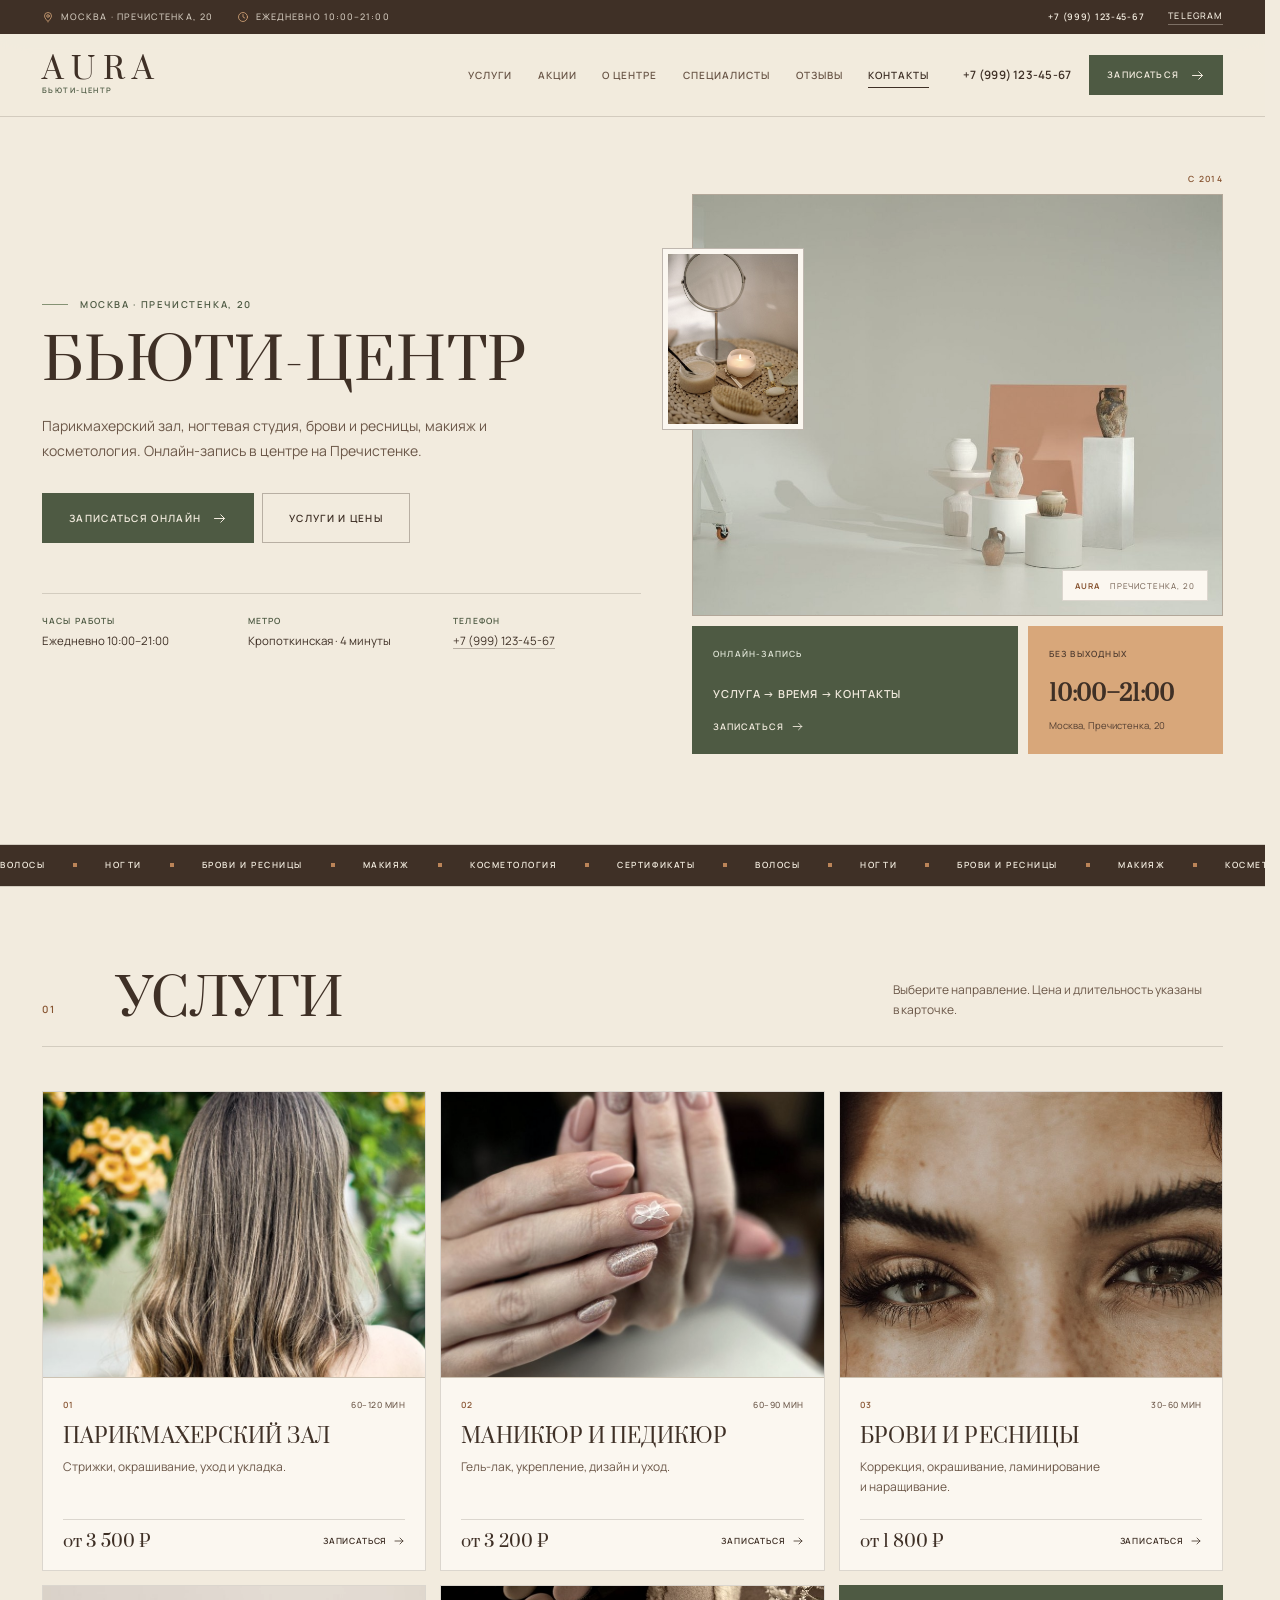
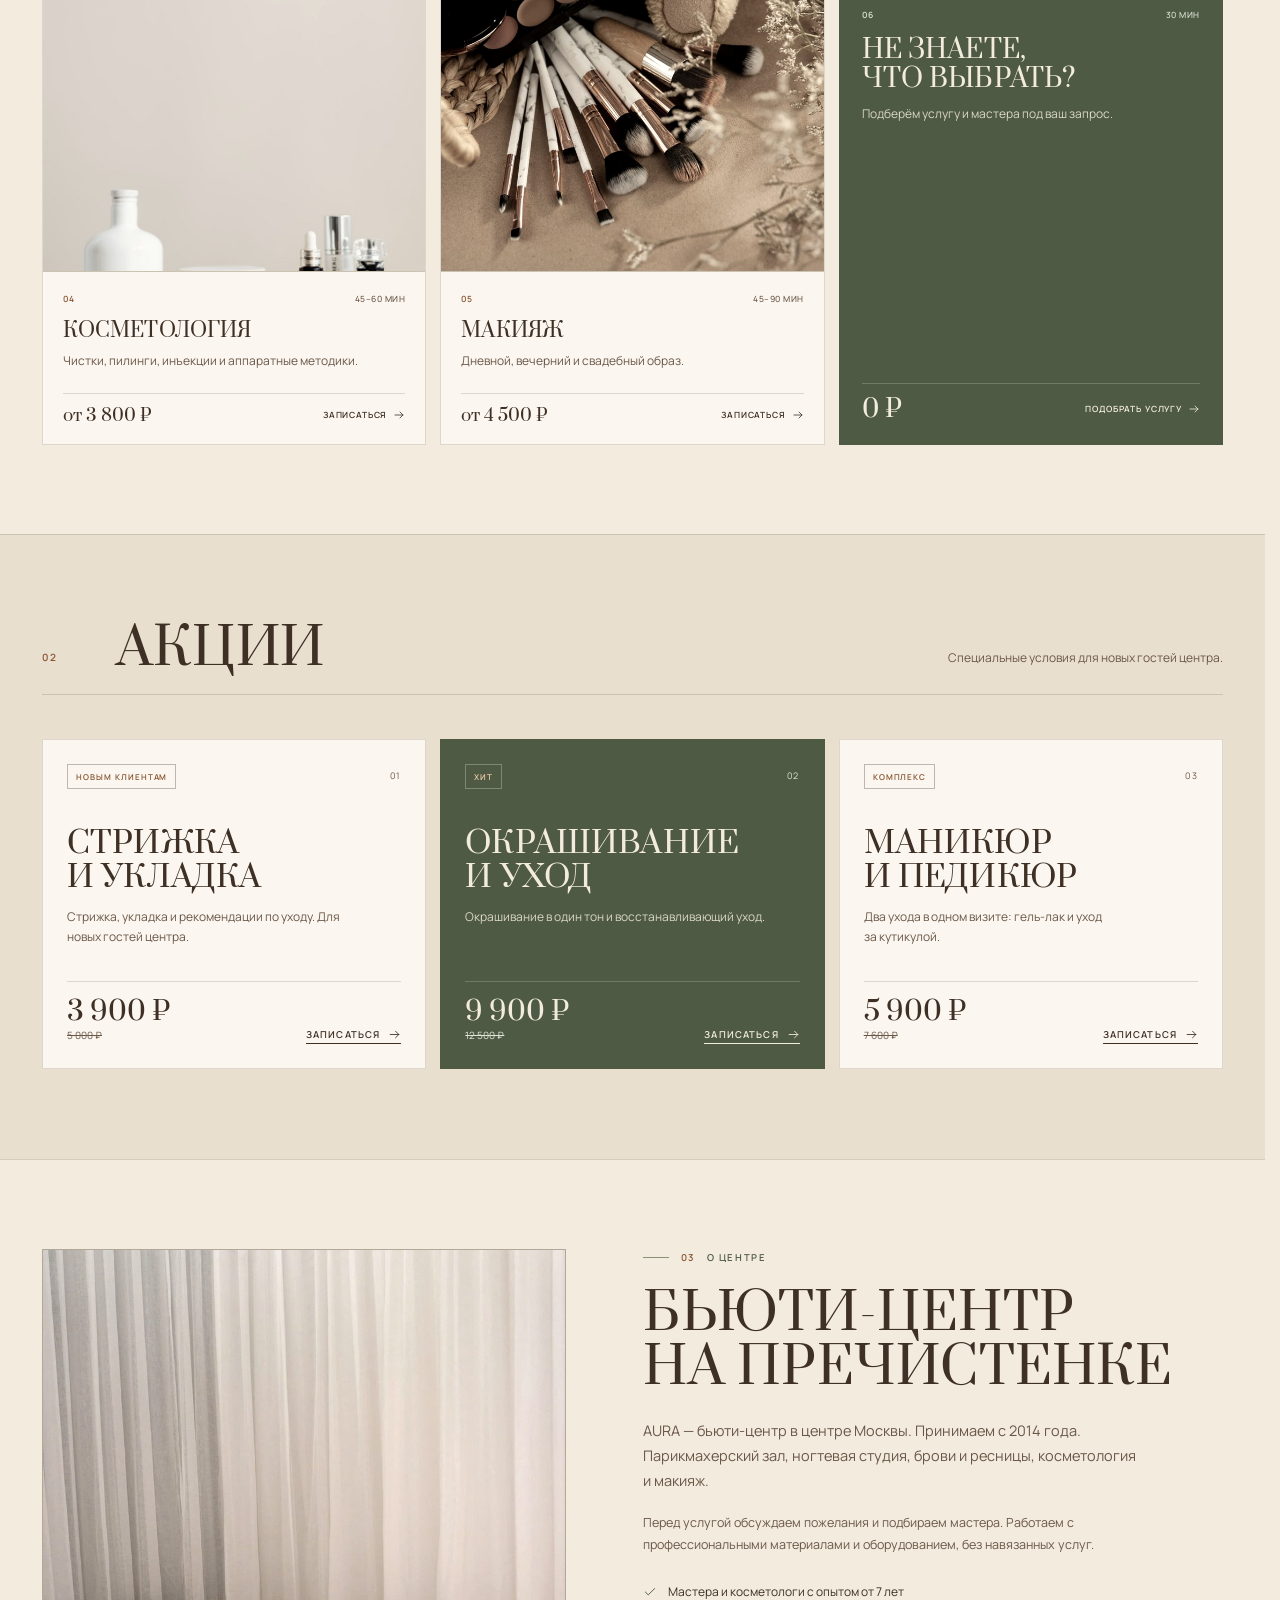
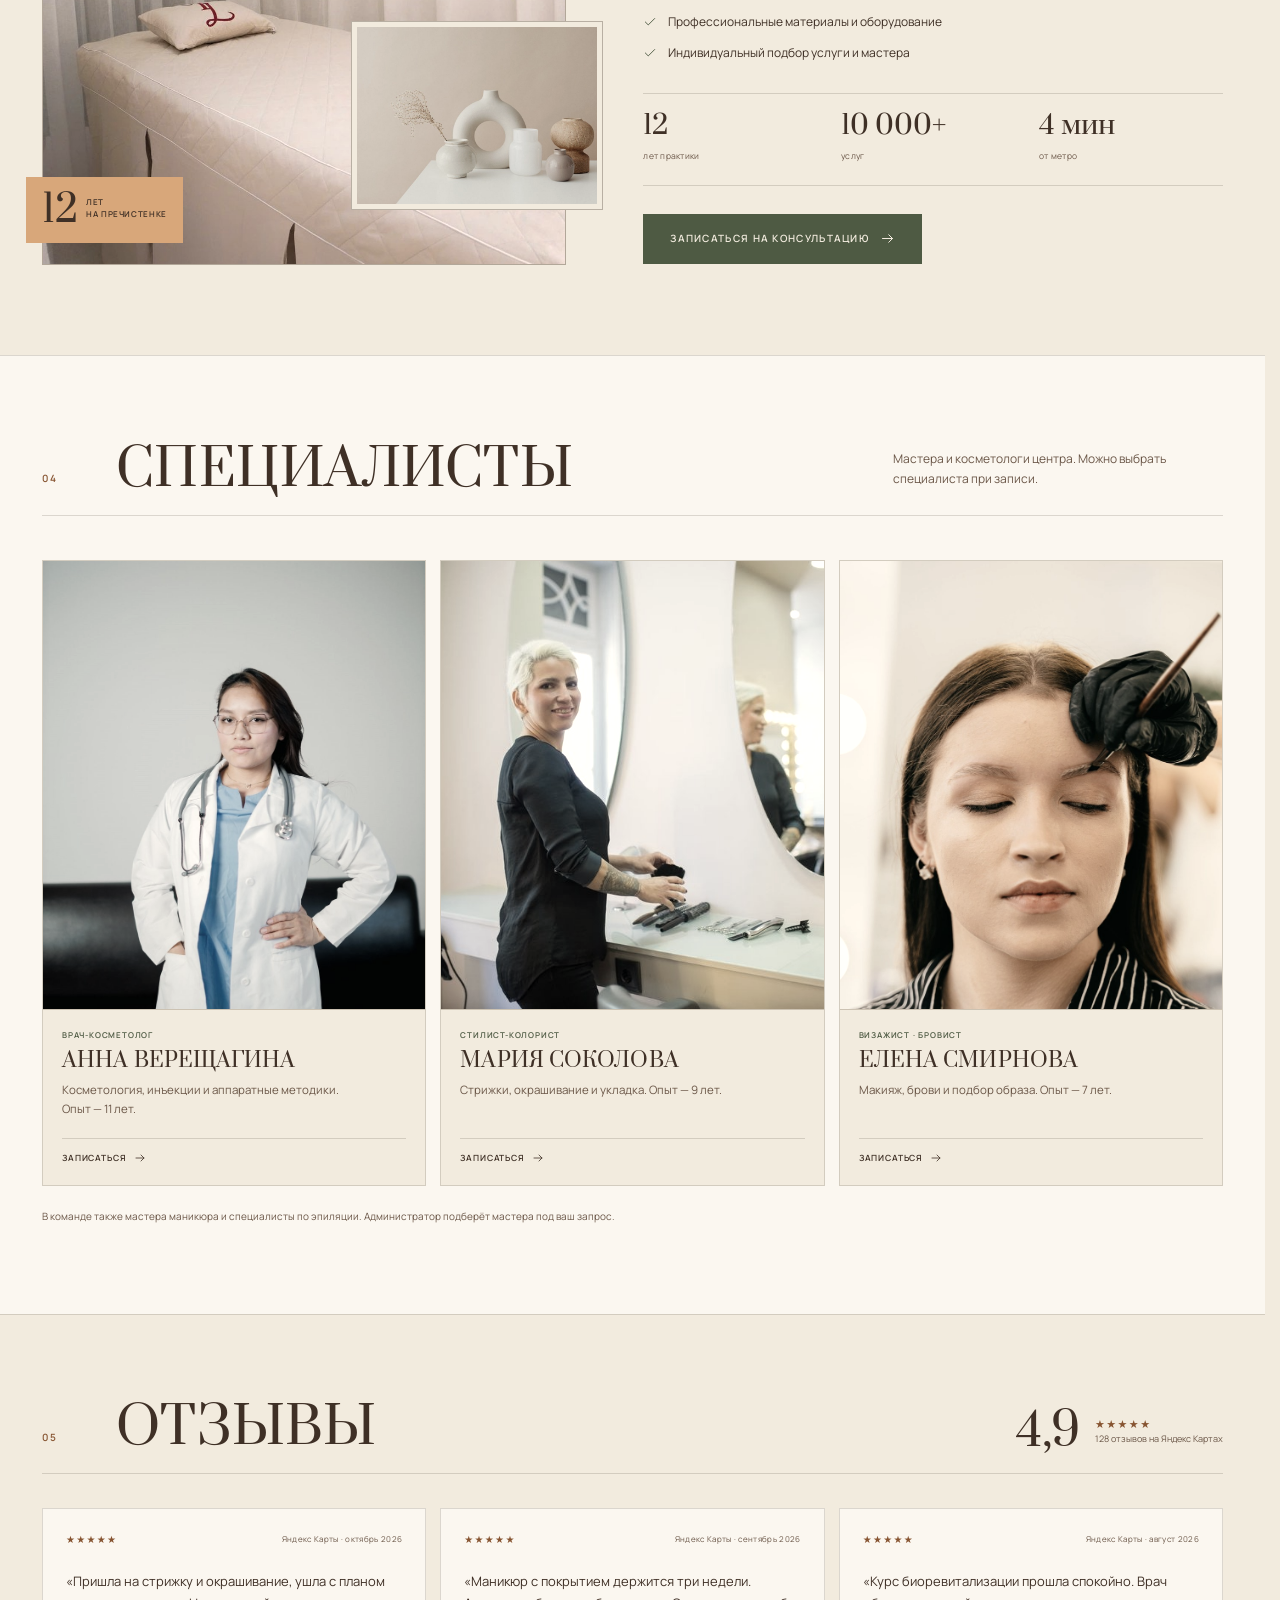
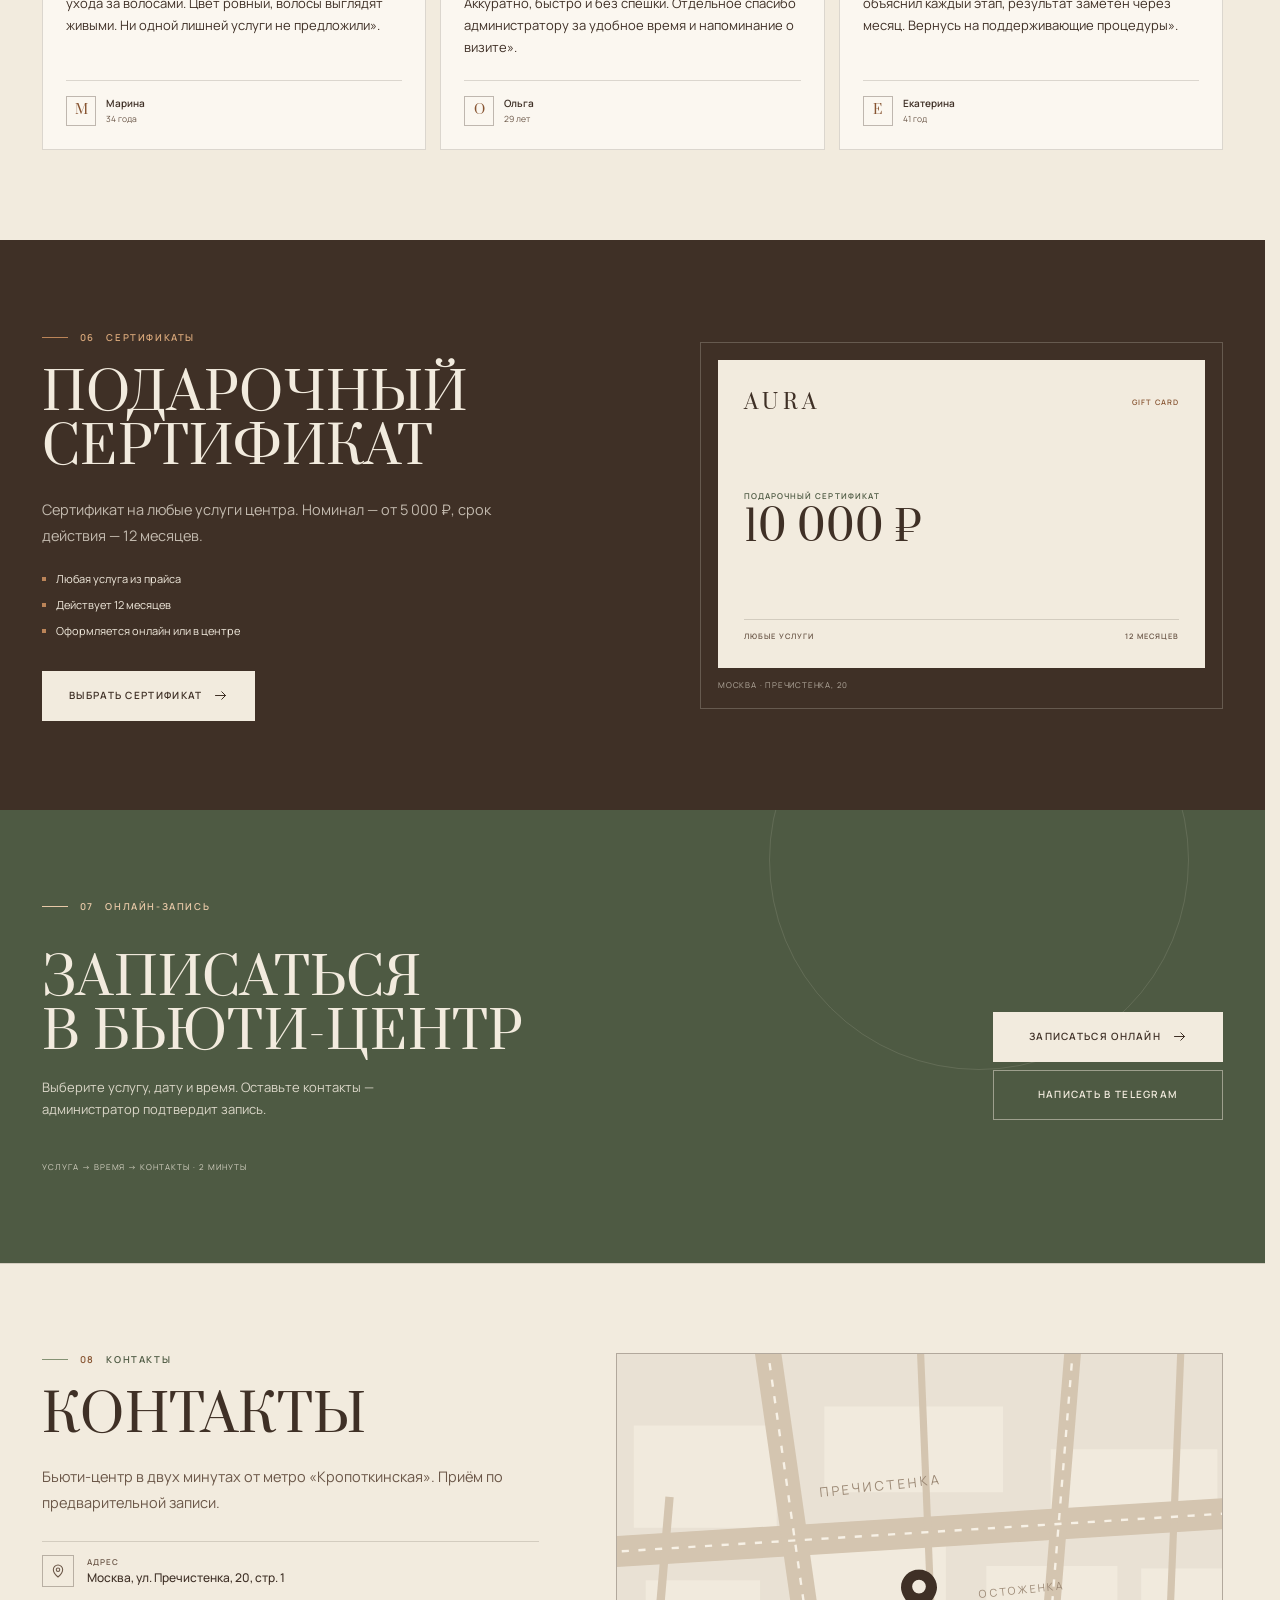
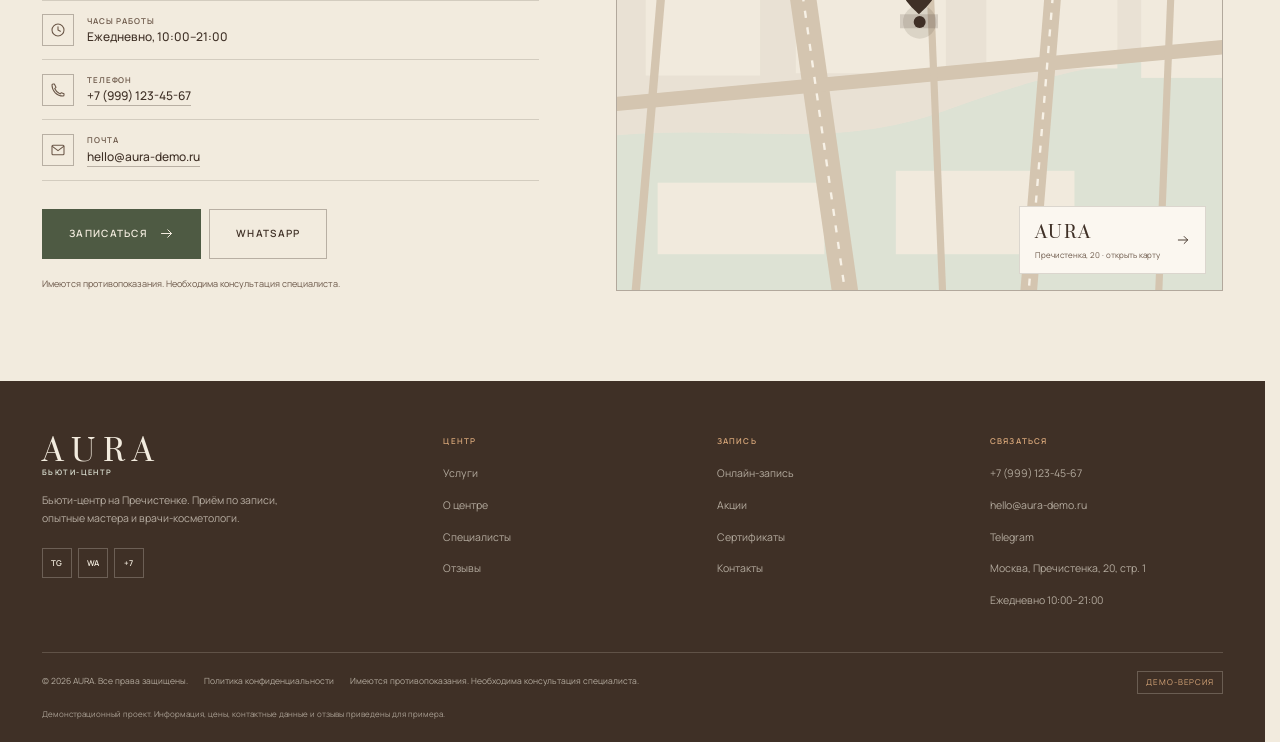
==== commit 9233f27f: "Switch demo to beauty center and refresh imagery" ====
--- a/index.html
+++ b/index.html
@@ -3,41 +3,41 @@
 <head>
   <meta charset="UTF-8">
   <meta name="viewport" content="width=device-width, initial-scale=1.0, viewport-fit=cover">
-  <title>AURA — клиника косметологии в Москве</title>
-  <meta name="description" content="AURA — клиника косметологии на Пречистенке. Консультации, уход за лицом, инъекционные и аппаратные методики, лазерная эпиляция. Онлайн-запись.">
+  <title>AURA — бьюти-центр в Москве</title>
+  <meta name="description" content="AURA — бьюти-центр на Пречистенке. Парикмахерский зал, маникюр и педикюр, брови и ресницы, макияж и косметология. Онлайн-запись.">
   <meta name="theme-color" content="#f2ebde">
-  <meta property="og:title" content="AURA — клиника косметологии">
-  <meta property="og:description" content="Консультации, уход за лицом, инъекции и аппаратные методики. Онлайн-запись на Пречистенке.">
+  <meta property="og:title" content="AURA — бьюти-центр">
+  <meta property="og:description" content="Волосы, ногти, брови и ресницы, макияж и косметология. Онлайн-запись в бьюти-центр на Пречистенке.">
   <meta property="og:type" content="website">
   <meta property="og:locale" content="ru_RU">
   <meta property="og:site_name" content="AURA">
   <meta property="og:url" content="https://zixzyz.github.io/aura-beauty-demo/">
-  <meta property="og:image" content="https://zixzyz.github.io/aura-beauty-demo/assets/og-image-2026.jpg">
+  <meta property="og:image" content="https://zixzyz.github.io/aura-beauty-demo/assets/og-image-beauty.jpg">
   <meta property="og:image:width" content="1200">
   <meta property="og:image:height" content="630">
-  <meta property="og:image:alt" content="AURA — клиника косметологии в Москве">
+  <meta property="og:image:alt" content="AURA — бьюти-центр в Москве">
   <meta name="twitter:card" content="summary_large_image">
-  <meta name="twitter:title" content="AURA — клиника косметологии">
-  <meta name="twitter:description" content="Онлайн-запись в клинику косметологии на Пречистенке.">
-  <meta name="twitter:image" content="https://zixzyz.github.io/aura-beauty-demo/assets/og-image-2026.jpg">
+  <meta name="twitter:title" content="AURA — бьюти-центр">
+  <meta name="twitter:description" content="Онлайн-запись в бьюти-центр на Пречистенке.">
+  <meta name="twitter:image" content="https://zixzyz.github.io/aura-beauty-demo/assets/og-image-beauty.jpg">
   <link rel="canonical" href="https://zixzyz.github.io/aura-beauty-demo/">
-  <link rel="icon" type="image/svg+xml" href="assets/favicon.svg?v=20261127">
-  <link rel="apple-touch-icon" href="assets/apple-touch-icon.png?v=20261127">
+  <link rel="icon" type="image/svg+xml" href="assets/favicon.svg?v=20261127-3">
+  <link rel="apple-touch-icon" href="assets/apple-touch-icon.png?v=20261127-3">
   <link rel="preconnect" href="https://fonts.googleapis.com">
   <link rel="preconnect" href="https://fonts.gstatic.com" crossorigin>
   <link rel="preload" as="image" href="assets/images/hero-main.jpg" fetchpriority="high">
   <link rel="preload" href="assets/fonts/Prata-Regular.ttf" as="font" type="font/ttf" crossorigin>
   <link href="https://fonts.googleapis.com/css2?family=Manrope:wght@400;500;600;700&display=swap" rel="stylesheet">
-  <link rel="stylesheet" href="assets/css/style.css?v=20261127">
+  <link rel="stylesheet" href="assets/css/style.css?v=20261127-3">
   <noscript><style>.reveal{opacity:1;transform:none}</style></noscript>
   <script type="application/ld+json">
   {
     "@context": "https://schema.org",
     "@type": "BeautySalon",
     "name": "AURA",
-    "description": "Клиника косметологии в Москве",
+    "description": "Бьюти-центр в Москве",
     "url": "https://zixzyz.github.io/aura-beauty-demo/",
-    "image": "https://zixzyz.github.io/aura-beauty-demo/assets/og-image-2026.jpg",
+    "image": "https://zixzyz.github.io/aura-beauty-demo/assets/og-image-beauty.jpg",
     "address": {
       "@type": "PostalAddress",
       "streetAddress": "ул. Пречистенка, 20, стр. 1",
@@ -81,12 +81,12 @@
     <div class="container header__inner">
       <a class="logo" href="index.html" aria-label="AURA — на главную">
         <span class="logo__mark">AURA</span>
-        <span class="logo__sub">клиника косметологии</span>
+        <span class="logo__sub">бьюти-центр</span>
       </a>
       <nav class="nav" aria-label="Основная навигация">
         <a class="nav__link" href="#services">Услуги</a>
         <a class="nav__link" href="#offers">Акции</a>
-        <a class="nav__link" href="#about">О клинике</a>
+        <a class="nav__link" href="#about">О центре</a>
         <a class="nav__link" href="#team">Специалисты</a>
         <a class="nav__link" href="#reviews">Отзывы</a>
         <a class="nav__link" href="#contacts">Контакты</a>
@@ -105,8 +105,8 @@
       <div class="container hero__grid">
         <div class="hero__copy">
           <p class="eyebrow reveal">Москва · Пречистенка, 20</p>
-          <h1 class="reveal">Клиника<br> <span class="h1-word">Косме<span class="h1-hyphen">-</span><br class="h1-break">тологии</span></h1>
-          <p class="hero__lead reveal">Консультации, уход за лицом, инъекционные и аппаратные методики. Подберём процедуру после диагностики кожи.</p>
+          <h1 class="reveal">Бьюти-центр</h1>
+          <p class="hero__lead reveal">Парикмахерский зал, ногтевая студия, брови и ресницы, макияж и косметология. Онлайн-запись в центре на Пречистенке.</p>
           <div class="hero__actions reveal">
             <a class="btn" href="booking.html">Записаться онлайн <svg class="icon" aria-hidden="true"><use href="#i-arrow"/></svg></a>
             <a class="btn btn--ghost" href="#services">Услуги и цены</a>
@@ -120,7 +120,7 @@
 
         <div class="hero__visual reveal">
           <figure class="hero__media">
-            <img src="assets/images/hero-main.jpg" alt="Предметная композиция клиники в кремовых и карамельных тонах" width="1200" height="800" fetchpriority="high">
+            <img src="assets/images/hero-main.jpg" alt="Предметная композиция центра в кремовых и карамельных тонах" width="1200" height="800" fetchpriority="high">
             <figcaption><span>AURA</span> Пречистенка, 20</figcaption>
           </figure>
           <a class="hero__panel hero__panel--matcha" href="booking.html">
@@ -144,10 +144,10 @@
     <div class="marquee" aria-hidden="true">
       <div class="marquee__track">
         <div class="marquee__group">
-          <span class="marquee__item">Консультация</span><span class="marquee__item">Уход за лицом</span><span class="marquee__item">Инъекции</span><span class="marquee__item">Аппаратные методики</span><span class="marquee__item">Лазерная эпиляция</span><span class="marquee__item">Сертификаты</span>
+          <span class="marquee__item">Волосы</span><span class="marquee__item">Ногти</span><span class="marquee__item">Брови и ресницы</span><span class="marquee__item">Макияж</span><span class="marquee__item">Косметология</span><span class="marquee__item">Сертификаты</span>
         </div>
         <div class="marquee__group">
-          <span class="marquee__item">Консультация</span><span class="marquee__item">Уход за лицом</span><span class="marquee__item">Инъекции</span><span class="marquee__item">Аппаратные методики</span><span class="marquee__item">Лазерная эпиляция</span><span class="marquee__item">Сертификаты</span>
+          <span class="marquee__item">Волосы</span><span class="marquee__item">Ногти</span><span class="marquee__item">Брови и ресницы</span><span class="marquee__item">Макияж</span><span class="marquee__item">Косметология</span><span class="marquee__item">Сертификаты</span>
         </div>
       </div>
     </div>
@@ -161,53 +161,53 @@
         </div>
 
         <div class="services-grid">
-          <a class="service-card reveal" href="booking.html?service=laser">
-            <figure class="service-card__media"><img src="assets/images/service-laser.jpg" alt="Косметолог выполняет лазерную процедуру" loading="lazy" decoding="async" width="800" height="533"></figure>
+          <a class="service-card reveal" href="booking.html?service=hair">
+            <figure class="service-card__media"><img src="assets/images/service-hair.jpg" alt="Волнистые волосы после укладки" loading="lazy" decoding="async" width="800" height="1145"></figure>
             <div class="service-card__body">
-              <div class="service-card__meta"><span>01</span><span>30–60 мин</span></div>
-              <h3>Лазерная эпиляция</h3>
-              <p>Диодный лазер с охлаждением. Отдельные зоны и комплексы.</p>
-              <div class="service-card__bottom"><span class="price">от 2 900 ₽</span><span class="card-link">Записаться <svg class="icon" aria-hidden="true"><use href="#i-arrow"/></svg></span></div>
-            </div>
-          </a>
-
-          <a class="service-card reveal" href="booking.html?service=injection">
-            <figure class="service-card__media"><img src="assets/images/service-injection.jpg" alt="Ампулы для инъекционной косметологии" loading="lazy" decoding="async" width="900" height="1350"></figure>
+              <div class="service-card__meta"><span>01</span><span>60–120 мин</span></div>
+              <h3>Парикмахерский зал</h3>
+              <p>Стрижки, окрашивание, уход и укладка.</p>
+              <div class="service-card__bottom"><span class="price">от 3 500 ₽</span><span class="card-link">Записаться <svg class="icon" aria-hidden="true"><use href="#i-arrow"/></svg></span></div>
+            </div>
+          </a>
+
+          <a class="service-card reveal" href="booking.html?service=manicure">
+            <figure class="service-card__media"><img src="assets/images/service-nails.jpg" alt="Маникюр в нюдовых тонах" loading="lazy" decoding="async" width="800" height="1067"></figure>
             <div class="service-card__body">
-              <div class="service-card__meta"><span>02</span><span>30–60 мин</span></div>
-              <h3>Инъекционная косметология</h3>
-              <p>Биоревитализация, ботулинотерапия, контурная пластика.</p>
-              <div class="service-card__bottom"><span class="price">от 6 900 ₽</span><span class="card-link">Записаться <svg class="icon" aria-hidden="true"><use href="#i-arrow"/></svg></span></div>
-            </div>
-          </a>
-
-          <a class="service-card reveal" href="booking.html?service=cleaning">
-            <figure class="service-card__media"><img src="assets/images/service-cleaning.jpg" alt="Косметолог наносит уходовую маску" loading="lazy" decoding="async" width="800" height="1200"></figure>
+              <div class="service-card__meta"><span>02</span><span>60–90 мин</span></div>
+              <h3>Маникюр и педикюр</h3>
+              <p>Гель-лак, укрепление, дизайн и уход.</p>
+              <div class="service-card__bottom"><span class="price">от 3 200 ₽</span><span class="card-link">Записаться <svg class="icon" aria-hidden="true"><use href="#i-arrow"/></svg></span></div>
+            </div>
+          </a>
+
+          <a class="service-card reveal" href="booking.html?service=brows">
+            <figure class="service-card__media"><img src="assets/images/service-brows.jpg" alt="Крупный план бровей и глаз" loading="lazy" decoding="async" width="800" height="533"></figure>
             <div class="service-card__body">
-              <div class="service-card__meta"><span>03</span><span>45–60 мин</span></div>
-              <h3>Чистки и пилинги</h3>
-              <p>Деликатное очищение и протоколы для ровного тона кожи.</p>
-              <div class="service-card__bottom"><span class="price">от 4 200 ₽</span><span class="card-link">Записаться <svg class="icon" aria-hidden="true"><use href="#i-arrow"/></svg></span></div>
-            </div>
-          </a>
-
-          <a class="service-card reveal" href="booking.html?service=hardware">
-            <figure class="service-card__media"><img src="assets/images/service-hardware.jpg" alt="Аппаратная процедура для лица" loading="lazy" decoding="async" width="800" height="1200"></figure>
+              <div class="service-card__meta"><span>03</span><span>30–60 мин</span></div>
+              <h3>Брови и ресницы</h3>
+              <p>Коррекция, окрашивание, ламинирование и наращивание.</p>
+              <div class="service-card__bottom"><span class="price">от 1 800 ₽</span><span class="card-link">Записаться <svg class="icon" aria-hidden="true"><use href="#i-arrow"/></svg></span></div>
+            </div>
+          </a>
+
+          <a class="service-card reveal" href="booking.html?service=cosmetology">
+            <figure class="service-card__media"><img src="assets/images/service-cosmetology.jpg" alt="Средства для ухода за кожей" loading="lazy" decoding="async" width="800" height="1200"></figure>
             <div class="service-card__body">
               <div class="service-card__meta"><span>04</span><span>45–60 мин</span></div>
-              <h3>Аппаратная косметология</h3>
-              <p>RF-лифтинг, микротоки и методики для тонуса кожи.</p>
+              <h3>Косметология</h3>
+              <p>Чистки, пилинги, инъекции и аппаратные методики.</p>
               <div class="service-card__bottom"><span class="price">от 3 800 ₽</span><span class="card-link">Записаться <svg class="icon" aria-hidden="true"><use href="#i-arrow"/></svg></span></div>
             </div>
           </a>
 
-          <a class="service-card reveal" href="booking.html?service=care">
-            <figure class="service-card__media"><img src="assets/images/service-care.jpg" alt="Средства для ухода за кожей" loading="lazy" decoding="async" width="800" height="1067"></figure>
+          <a class="service-card reveal" href="booking.html?service=makeup">
+            <figure class="service-card__media"><img src="assets/images/service-makeup.jpg" alt="Кисти для макияжа на кремовом фоне" loading="lazy" decoding="async" width="800" height="533"></figure>
             <div class="service-card__body">
-              <div class="service-card__meta"><span>05</span><span>45–60 мин</span></div>
-              <h3>Уходовые процедуры</h3>
-              <p>Увлажнение, питание и восстановление барьера кожи.</p>
-              <div class="service-card__bottom"><span class="price">от 3 200 ₽</span><span class="card-link">Записаться <svg class="icon" aria-hidden="true"><use href="#i-arrow"/></svg></span></div>
+              <div class="service-card__meta"><span>05</span><span>45–90 мин</span></div>
+              <h3>Макияж</h3>
+              <p>Дневной, вечерний и свадебный образ.</p>
+              <div class="service-card__bottom"><span class="price">от 4 500 ₽</span><span class="card-link">Записаться <svg class="icon" aria-hidden="true"><use href="#i-arrow"/></svg></span></div>
             </div>
           </a>
 
@@ -215,8 +215,8 @@
             <div class="service-card__cta-inner">
               <span class="service-card__meta service-card__meta--light"><span>06</span><span>30 мин</span></span>
               <h3>Не знаете,<br>что выбрать?</h3>
-              <p>Начните с консультации. Врач осмотрит кожу и составит план процедур.</p>
-              <div class="service-card__bottom"><span class="price">0 ₽</span><span class="card-link">Подобрать процедуру <svg class="icon" aria-hidden="true"><use href="#i-arrow"/></svg></span></div>
+              <p>Подберём услугу и мастера под ваш запрос.</p>
+              <div class="service-card__bottom"><span class="price">0 ₽</span><span class="card-link">Подобрать услугу <svg class="icon" aria-hidden="true"><use href="#i-arrow"/></svg></span></div>
             </div>
           </a>
         </div>
@@ -228,29 +228,29 @@
         <div class="section-head reveal">
           <span class="section-head__index">02</span>
           <h2>Акции</h2>
-          <p class="section-head__aside">Специальные условия для новых гостей клиники.</p>
+          <p class="section-head__aside">Специальные условия для новых гостей центра.</p>
         </div>
 
         <div class="offers-grid">
           <article class="offer reveal">
             <div class="offer__top"><span class="offer__tag">Новым клиентам</span><span class="offer__num">01</span></div>
-            <h3>Консультация<br>косметолога</h3>
-            <p>Диагностика кожи, план ухода и ответы на вопросы. Бесплатно при записи на процедуру.</p>
-            <div class="offer__bottom"><div class="offer__price"><strong>0 ₽</strong><s>2 500 ₽</s></div><a class="btn-link" href="booking.html?service=consultation">Записаться <svg class="icon" aria-hidden="true"><use href="#i-arrow"/></svg></a></div>
+            <h3>Стрижка<br>и укладка</h3>
+            <p>Стрижка, укладка и рекомендации по уходу. Для новых гостей центра.</p>
+            <div class="offer__bottom"><div class="offer__price"><strong>3 900 ₽</strong><s>5 000 ₽</s></div><a class="btn-link" href="booking.html?service=hair">Записаться <svg class="icon" aria-hidden="true"><use href="#i-arrow"/></svg></a></div>
           </article>
 
           <article class="offer offer--matcha reveal">
             <div class="offer__top"><span class="offer__tag">Хит</span><span class="offer__num">02</span></div>
-            <h3>Лазерная эпиляция<br>6 зон</h3>
-            <p>Любые зоны на выбор. Комфортный протокол с охлаждением.</p>
-            <div class="offer__bottom"><div class="offer__price"><strong>4 900 ₽</strong><s>7 800 ₽</s></div><a class="btn-link" href="booking.html?service=laser">Записаться <svg class="icon" aria-hidden="true"><use href="#i-arrow"/></svg></a></div>
+            <h3>Окрашивание<br>и уход</h3>
+            <p>Окрашивание в один тон и восстанавливающий уход.</p>
+            <div class="offer__bottom"><div class="offer__price"><strong>9 900 ₽</strong><s>12 500 ₽</s></div><a class="btn-link" href="booking.html?service=coloring">Записаться <svg class="icon" aria-hidden="true"><use href="#i-arrow"/></svg></a></div>
           </article>
 
           <article class="offer reveal">
-            <div class="offer__top"><span class="offer__tag">Курс</span><span class="offer__num">03</span></div>
-            <h3>Курс<br>«Сияние»</h3>
-            <p>Чистка и два ухода. Программа для ровного тона и гладкости кожи.</p>
-            <div class="offer__bottom"><div class="offer__price"><strong>12 900 ₽</strong><s>16 400 ₽</s></div><a class="btn-link" href="booking.html?service=cleaning">Записаться <svg class="icon" aria-hidden="true"><use href="#i-arrow"/></svg></a></div>
+            <div class="offer__top"><span class="offer__tag">Комплекс</span><span class="offer__num">03</span></div>
+            <h3>Маникюр<br>и педикюр</h3>
+            <p>Два ухода в одном визите: гель-лак и уход за кутикулой.</p>
+            <div class="offer__bottom"><div class="offer__price"><strong>5 900 ₽</strong><s>7 600 ₽</s></div><a class="btn-link" href="booking.html?service=nails">Записаться <svg class="icon" aria-hidden="true"><use href="#i-arrow"/></svg></a></div>
           </article>
         </div>
       </div>
@@ -259,23 +259,23 @@
     <section class="section" id="about">
       <div class="container about-grid">
         <div class="about-media reveal">
-          <figure class="about-media__main"><img src="assets/images/interior.jpg" alt="Кабинет клиники AURA с кремовой шторой и кушеткой" loading="lazy" decoding="async" width="900" height="1351"></figure>
+          <figure class="about-media__main"><img src="assets/images/interior.jpg" alt="Кабинет центра AURA с кремовой шторой и кушеткой" loading="lazy" decoding="async" width="900" height="1351"></figure>
           <figure class="about-media__small"><img src="assets/images/hero-ceramic.jpg" alt="Керамические вазы в кремовых тонах" loading="lazy" decoding="async" width="900" height="600"></figure>
           <div class="about-media__badge"><strong>12</strong><span>лет<br>на Пречистенке</span></div>
         </div>
         <div class="about-copy">
-          <p class="eyebrow reveal"><span class="eyebrow__index">03</span> О клинике</p>
-          <h2 class="reveal">Клиника<br>на Пречистенке</h2>
-          <p class="lead reveal">AURA — клиника косметологии в центре Москвы. Принимаем с 2014 года. Три кабинета, врачи с профильным образованием, приём по записи.</p>
-          <p class="reveal">Перед процедурой проводим диагностику кожи и обсуждаем план. Не назначаем лишнего и не продаём курсы без показаний.</p>
+          <p class="eyebrow reveal"><span class="eyebrow__index">03</span> О центре</p>
+          <h2 class="reveal">Бьюти-центр<br>на Пречистенке</h2>
+          <p class="lead reveal">AURA — бьюти-центр в центре Москвы. Принимаем с 2014 года. Парикмахерский зал, ногтевая студия, брови и ресницы, косметология и макияж.</p>
+          <p class="reveal">Перед услугой обсуждаем пожелания и подбираем мастера. Работаем с профессиональными материалами и оборудованием, без навязанных услуг.</p>
           <ul class="checklist reveal">
-            <li><svg class="icon" aria-hidden="true"><use href="#i-check"/></svg>Врачи-косметологи с опытом от 7 лет</li>
-            <li><svg class="icon" aria-hidden="true"><use href="#i-check"/></svg>Сертифицированные препараты и оборудование</li>
-            <li><svg class="icon" aria-hidden="true"><use href="#i-check"/></svg>План процедур после диагностики</li>
+            <li><svg class="icon" aria-hidden="true"><use href="#i-check"/></svg>Мастера и косметологи с опытом от 7 лет</li>
+            <li><svg class="icon" aria-hidden="true"><use href="#i-check"/></svg>Профессиональные материалы и оборудование</li>
+            <li><svg class="icon" aria-hidden="true"><use href="#i-check"/></svg>Индивидуальный подбор услуги и мастера</li>
           </ul>
           <div class="about-stats reveal">
             <div><strong>12</strong><span>лет практики</span></div>
-            <div><strong>10 000+</strong><span>процедур</span></div>
+            <div><strong>10 000+</strong><span>услуг</span></div>
             <div><strong>4 мин</strong><span>от метро</span></div>
           </div>
           <a class="btn reveal" href="booking.html?service=consultation">Записаться на консультацию <svg class="icon" aria-hidden="true"><use href="#i-arrow"/></svg></a>
@@ -288,26 +288,26 @@
         <div class="section-head reveal">
           <span class="section-head__index">04</span>
           <h2>Специалисты</h2>
-          <p class="section-head__aside">Врачи и косметологи клиники. Можно выбрать специалиста при записи.</p>
+          <p class="section-head__aside">Мастера и косметологи центра. Можно выбрать специалиста при записи.</p>
         </div>
 
         <div class="team-grid">
           <a class="team-card reveal" href="booking.html?specialist=anna">
-            <figure class="team-card__media"><img src="assets/images/team-b.jpg" alt="Анна Верещагина — врач-дерматовенеролог, косметолог" loading="lazy" decoding="async" width="900" height="1350"></figure>
-            <div class="team-card__body"><span class="team-card__role">Врач-дерматовенеролог · косметолог</span><h3>Анна Верещагина</h3><p>Инъекционная косметология, аппаратные методики. Опыт — 11 лет.</p><span class="team-card__link">Записаться <svg class="icon" aria-hidden="true"><use href="#i-arrow"/></svg></span></div>
+            <figure class="team-card__media"><img src="assets/images/team-b.jpg" alt="Анна Верещагина — врач-косметолог" loading="lazy" decoding="async" width="900" height="1350"></figure>
+            <div class="team-card__body"><span class="team-card__role">Врач-косметолог</span><h3>Анна Верещагина</h3><p>Косметология, инъекции и аппаратные методики. Опыт — 11 лет.</p><span class="team-card__link">Записаться <svg class="icon" aria-hidden="true"><use href="#i-arrow"/></svg></span></div>
           </a>
 
           <a class="team-card reveal" href="booking.html?specialist=maria">
-            <figure class="team-card__media"><img src="assets/images/team-a.jpg" alt="Мария Соколова — косметолог-эстетист" loading="lazy" decoding="async" width="900" height="1208"></figure>
-            <div class="team-card__body"><span class="team-card__role">Косметолог-эстетист</span><h3>Мария Соколова</h3><p>Чистки, пилинги и уходовые процедуры. Опыт — 9 лет.</p><span class="team-card__link">Записаться <svg class="icon" aria-hidden="true"><use href="#i-arrow"/></svg></span></div>
+            <figure class="team-card__media team-card__media--stylist"><img src="assets/images/team-maria.jpg" alt="Мария Соколова — стилист-колорист" loading="lazy" decoding="async" width="900" height="601"></figure>
+            <div class="team-card__body"><span class="team-card__role">Стилист-колорист</span><h3>Мария Соколова</h3><p>Стрижки, окрашивание и укладка. Опыт — 9 лет.</p><span class="team-card__link">Записаться <svg class="icon" aria-hidden="true"><use href="#i-arrow"/></svg></span></div>
           </a>
 
           <a class="team-card reveal" href="booking.html?specialist=elena">
-            <figure class="team-card__media"><img src="assets/images/team-c.jpg" alt="Елена Смирнова — специалист по лазерной эпиляции" loading="lazy" decoding="async" width="900" height="1350"></figure>
-            <div class="team-card__body"><span class="team-card__role">Специалист по лазерной эпиляции</span><h3>Елена Смирнова</h3><p>Диодный лазер и аппаратные методики. Опыт — 7 лет.</p><span class="team-card__link">Записаться <svg class="icon" aria-hidden="true"><use href="#i-arrow"/></svg></span></div>
-          </a>
-        </div>
-        <p class="team-note reveal">Ещё три специалиста принимают по записи. Администратор подберёт врача под ваш запрос.</p>
+            <figure class="team-card__media team-card__media--makeup"><img src="assets/images/team-elena.jpg" alt="Елена Смирнова — визажист" loading="lazy" decoding="async" width="900" height="599"></figure>
+            <div class="team-card__body"><span class="team-card__role">Визажист · бровист</span><h3>Елена Смирнова</h3><p>Макияж, брови и подбор образа. Опыт — 7 лет.</p><span class="team-card__link">Записаться <svg class="icon" aria-hidden="true"><use href="#i-arrow"/></svg></span></div>
+          </a>
+        </div>
+        <p class="team-note reveal">В команде также мастера маникюра и специалисты по эпиляции. Администратор подберёт мастера под ваш запрос.</p>
       </div>
     </section>
 
@@ -324,12 +324,12 @@
         <div class="reviews-grid">
           <figure class="review reveal">
             <div class="review__top"><span class="stars" aria-hidden="true">★★★★★</span><span>Яндекс Карты · октябрь 2026</span></div>
-            <blockquote>«Пришла на консультацию, ушла с планом на три месяца. Ни одной лишней процедуры не предложили. Кожа выглядит отдохнувшей».</blockquote>
+            <blockquote>«Пришла на стрижку и окрашивание, ушла с планом ухода за волосами. Цвет ровный, волосы выглядят живыми. Ни одной лишней услуги не предложили».</blockquote>
             <figcaption><span class="review__avatar">М</span><div><strong>Марина</strong><span>34 года</span></div></figcaption>
           </figure>
           <figure class="review reveal">
             <div class="review__top"><span class="stars" aria-hidden="true">★★★★★</span><span>Яндекс Карты · сентябрь 2026</span></div>
-            <blockquote>«Лазерная эпиляция — быстро и аккуратно. Отдельное спасибо администратору за удобное время и напоминание о визите».</blockquote>
+            <blockquote>«Маникюр с покрытием держится три недели. Аккуратно, быстро и без спешки. Отдельное спасибо администратору за удобное время и напоминание о визите».</blockquote>
             <figcaption><span class="review__avatar">О</span><div><strong>Ольга</strong><span>29 лет</span></div></figcaption>
           </figure>
           <figure class="review reveal">
@@ -346,11 +346,11 @@
         <div class="gift-copy">
           <p class="eyebrow eyebrow--light reveal"><span class="eyebrow__index">06</span> Сертификаты</p>
           <h2 class="reveal">Подарочный<br>сертификат</h2>
-          <p class="lead reveal">Сертификат на любые процедуры клиники. Номинал — от 5 000 ₽, срок действия — 12 месяцев.</p>
+          <p class="lead reveal">Сертификат на любые услуги центра. Номинал — от 5 000 ₽, срок действия — 12 месяцев.</p>
           <ul class="gift-list reveal">
             <li>Любая услуга из прайса</li>
             <li>Действует 12 месяцев</li>
-            <li>Оформляется онлайн или в клинике</li>
+            <li>Оформляется онлайн или в центре</li>
           </ul>
           <a class="btn btn--light reveal" href="booking.html?service=certificate">Выбрать сертификат <svg class="icon" aria-hidden="true"><use href="#i-arrow"/></svg></a>
         </div>
@@ -358,7 +358,7 @@
           <div class="gift-card">
             <div class="gift-card__top"><span>AURA</span><span>gift card</span></div>
             <div class="gift-card__middle"><span>Подарочный сертификат</span><strong>10 000 ₽</strong></div>
-            <div class="gift-card__bottom"><span>Любые процедуры</span><span>12 месяцев</span></div>
+            <div class="gift-card__bottom"><span>Любые услуги</span><span>12 месяцев</span></div>
           </div>
           <span class="gift-card__label">Москва · Пречистенка, 20</span>
         </div>
@@ -369,7 +369,7 @@
       <div class="container cta-band__inner">
         <p class="eyebrow eyebrow--light reveal"><span class="eyebrow__index">07</span> Онлайн-запись</p>
         <div class="cta-band__copy">
-          <h2 class="reveal">Записаться<br>на процедуру</h2>
+          <h2 class="reveal">Записаться<br>в бьюти-центр</h2>
           <p class="reveal">Выберите услугу, дату и время. Оставьте контакты — администратор подтвердит запись.</p>
         </div>
         <div class="cta-band__actions reveal">
@@ -385,7 +385,7 @@
         <div class="contacts-copy">
           <p class="eyebrow reveal"><span class="eyebrow__index">08</span> Контакты</p>
           <h2 class="reveal">Контакты</h2>
-          <p class="lead reveal">Клиника в двух минутах от метро «Кропоткинская». Приём по предварительной записи.</p>
+          <p class="lead reveal">Бьюти-центр в двух минутах от метро «Кропоткинская». Приём по предварительной записи.</p>
           <ul class="contact-list reveal">
             <li><span class="contact-list__icon"><svg class="icon" aria-hidden="true"><use href="#i-pin"/></svg></span><div><span>Адрес</span><strong>Москва, ул. Пречистенка, 20, стр. 1</strong></div></li>
             <li><span class="contact-list__icon"><svg class="icon" aria-hidden="true"><use href="#i-clock"/></svg></span><div><span>Часы работы</span><strong>Ежедневно, 10:00–21:00</strong></div></li>
@@ -399,7 +399,7 @@
           <p class="contacts-note reveal">Имеются противопоказания. Необходима консультация специалиста.</p>
         </div>
 
-        <a class="map-card reveal" href="https://yandex.ru/maps/?text=Москва%2C%20Пречистенка%2C%2020" target="_blank" rel="noopener" aria-label="Открыть адрес клиники на Яндекс Картах">
+        <a class="map-card reveal" href="https://yandex.ru/maps/?text=Москва%2C%20Пречистенка%2C%2020" target="_blank" rel="noopener" aria-label="Открыть адрес центра на Яндекс Картах">
           <svg viewBox="0 0 600 450" preserveAspectRatio="xMidYMid slice" aria-hidden="true">
             <rect width="600" height="450" fill="#e9e1d4"/>
             <path d="M-20 330 C120 300 210 340 320 300 S520 240 640 270 L640 470 L-20 470 Z" fill="#dde2d4"/>
@@ -426,11 +426,11 @@
     <div class="container">
       <div class="footer__top">
         <div class="footer__brand">
-          <a class="logo logo--footer" href="index.html"><span class="logo__mark">AURA</span><span class="logo__sub">клиника косметологии</span></a>
-          <p>Клиника косметологии на Пречистенке. Приём по записи, врачи с медицинским образованием.</p>
+          <a class="logo logo--footer" href="index.html"><span class="logo__mark">AURA</span><span class="logo__sub">бьюти-центр</span></a>
+          <p>Бьюти-центр на Пречистенке. Приём по записи, опытные мастера и врачи-косметологи.</p>
           <div class="footer__socials"><a href="https://t.me/aura_beauty_demo" target="_blank" rel="noopener" aria-label="Telegram">TG</a><a href="https://wa.me/79991234567" target="_blank" rel="noopener" aria-label="WhatsApp">WA</a><a href="tel:+79991234567" aria-label="Позвонить">+7</a></div>
         </div>
-        <div class="footer__col"><h3>Клиника</h3><ul><li><a href="#services">Услуги</a></li><li><a href="#about">О клинике</a></li><li><a href="#team">Специалисты</a></li><li><a href="#reviews">Отзывы</a></li></ul></div>
+        <div class="footer__col"><h3>Центр</h3><ul><li><a href="#services">Услуги</a></li><li><a href="#about">О центре</a></li><li><a href="#team">Специалисты</a></li><li><a href="#reviews">Отзывы</a></li></ul></div>
         <div class="footer__col"><h3>Запись</h3><ul><li><a href="booking.html">Онлайн-запись</a></li><li><a href="#offers">Акции</a></li><li><a href="#gift">Сертификаты</a></li><li><a href="#contacts">Контакты</a></li></ul></div>
         <div class="footer__col"><h3>Связаться</h3><ul><li><a href="tel:+79991234567">+7 (999) 123-45-67</a></li><li><a href="mailto:hello@aura-demo.ru">hello@aura-demo.ru</a></li><li><a href="https://t.me/aura_beauty_demo" target="_blank" rel="noopener">Telegram</a></li><li><span>Москва, Пречистенка, 20, стр. 1</span></li><li><span>Ежедневно 10:00–21:00</span></li></ul></div>
       </div>
@@ -446,7 +446,7 @@
     <nav class="mobile-menu__nav" aria-label="Мобильная навигация">
       <a class="mobile-menu__link" href="#services">Услуги</a>
       <a class="mobile-menu__link" href="#offers">Акции</a>
-      <a class="mobile-menu__link" href="#about">О клинике</a>
+      <a class="mobile-menu__link" href="#about">О центре</a>
       <a class="mobile-menu__link" href="#team">Специалисты</a>
       <a class="mobile-menu__link" href="#reviews">Отзывы</a>
       <a class="mobile-menu__link" href="#contacts">Контакты</a>
@@ -463,6 +463,6 @@
     <a class="mobile-cta__tg" href="https://t.me/aura_beauty_demo" target="_blank" rel="noopener" aria-label="Написать в Telegram"><svg class="icon" aria-hidden="true"><use href="#i-telegram"/></svg></a>
   </div>
 
-  <script src="assets/js/main.js?v=20261127"></script>
+  <script src="assets/js/main.js?v=20261127-3"></script>
 </body>
 </html>
--- a/assets/css/style.css
+++ b/assets/css/style.css
@@ -131,11 +131,6 @@
   font-size: clamp(46px, 5.6vw, 78px);
 }
 
-.h1-hyphen,
-.h1-break {
-  display: none;
-}
-
 h2 {
   font-size: clamp(34px, 4vw, 52px);
 }
@@ -1410,6 +1405,14 @@
   object-position: center 20%;
   filter: sepia(0.18) saturate(0.7) contrast(1.02);
   transition: transform 1.1s var(--ease), filter 0.5s;
+}
+
+.team-card__media--stylist img {
+  object-position: 24% 18%;
+}
+
+.team-card__media--makeup img {
+  object-position: 50% 22%;
 }
 
 .team-card:hover .team-card__media img {
@@ -3861,16 +3864,12 @@
 }
 
 @media (max-width: 540px) {
-  .h1-hyphen {
-    display: inline;
-  }
-
-  .h1-break {
-    display: block;
-  }
-
   .legal-hyphen {
     display: inline;
+  }
+
+  .legal-hyphen::after {
+    content: "-";
   }
 
   .legal-break {
